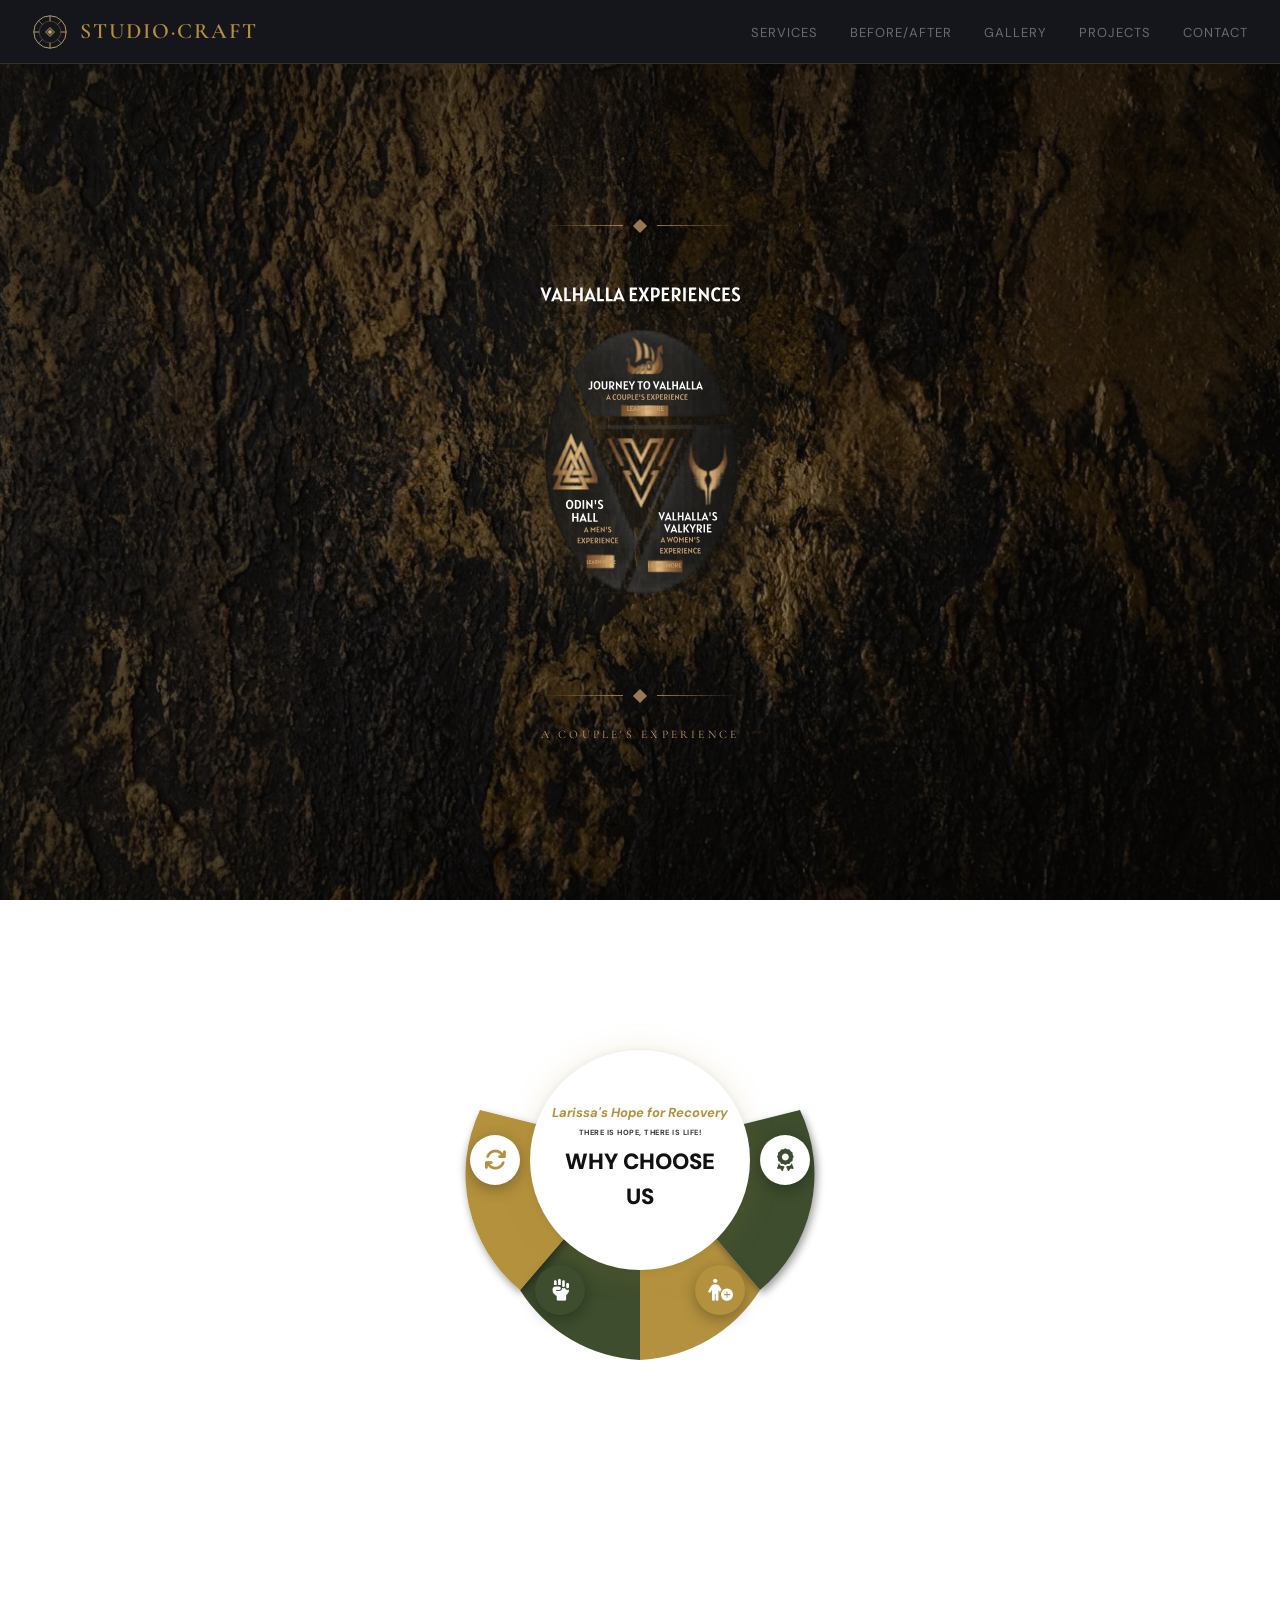
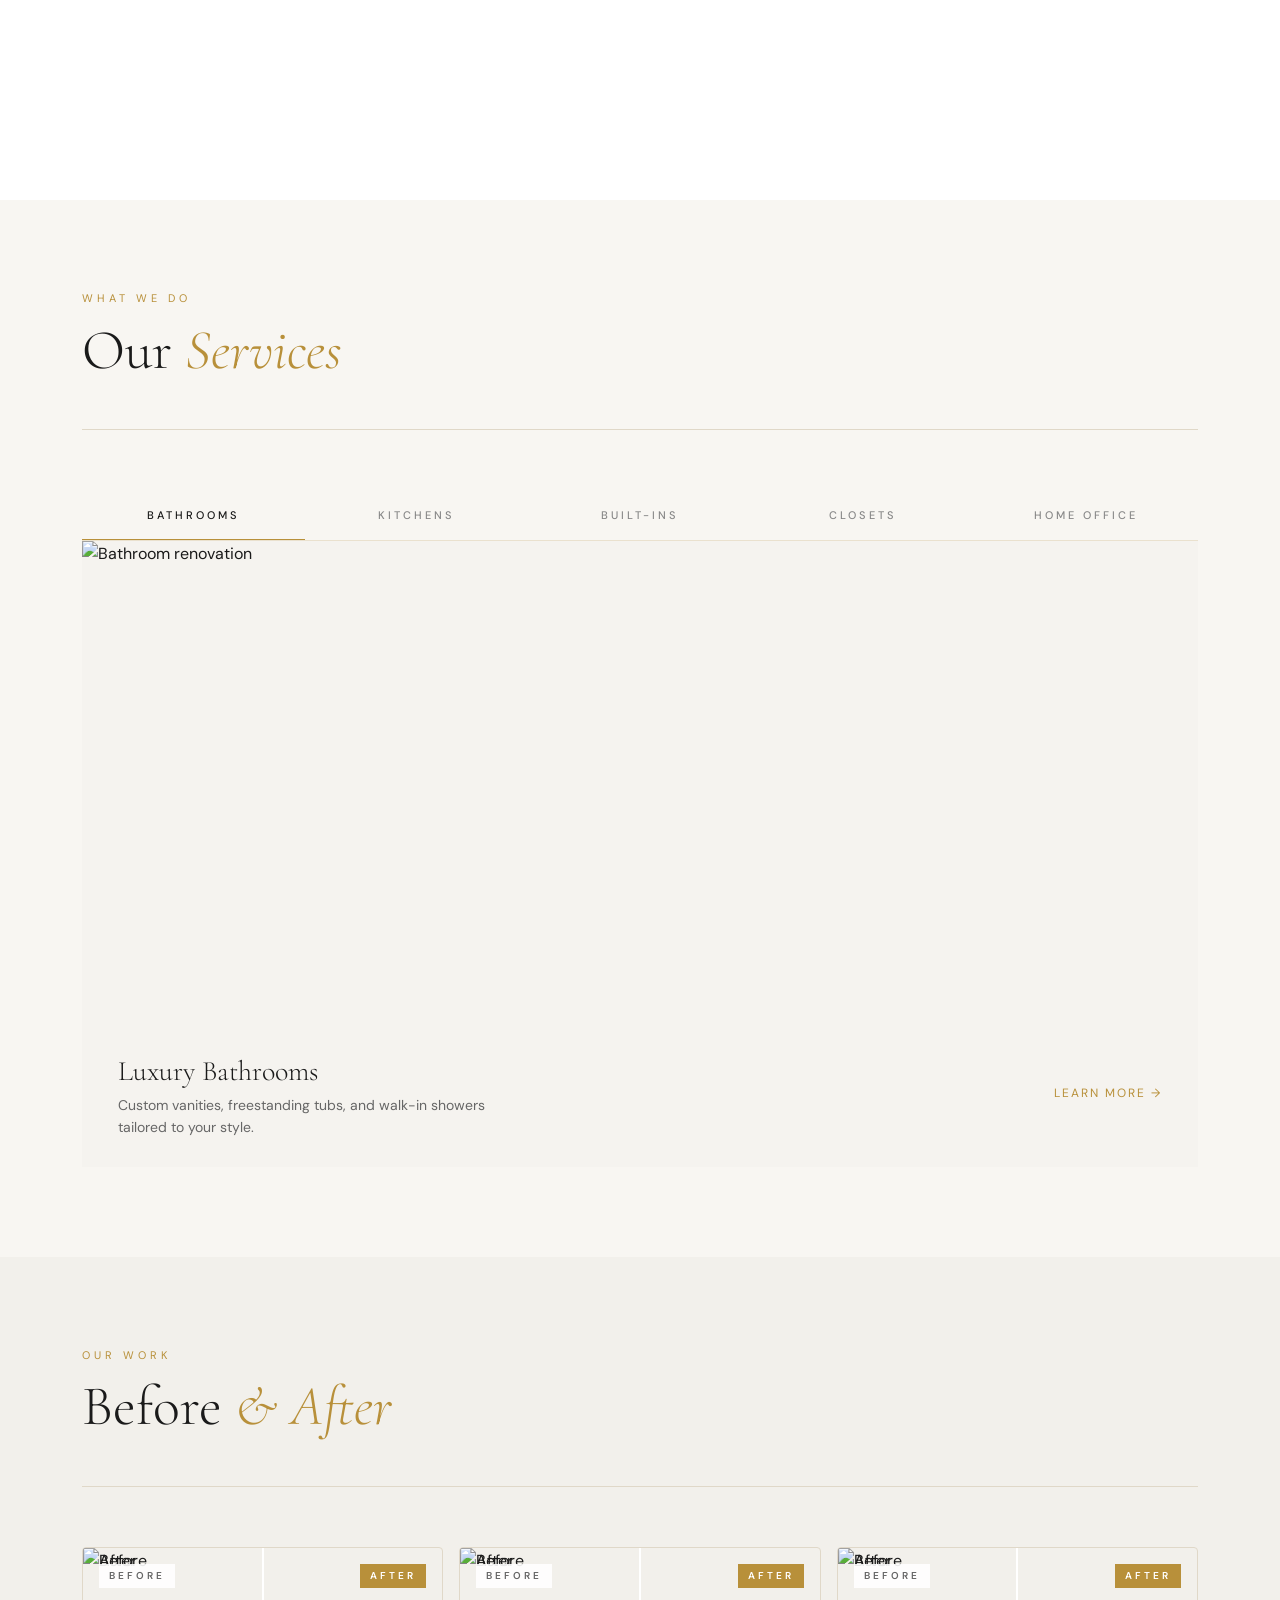
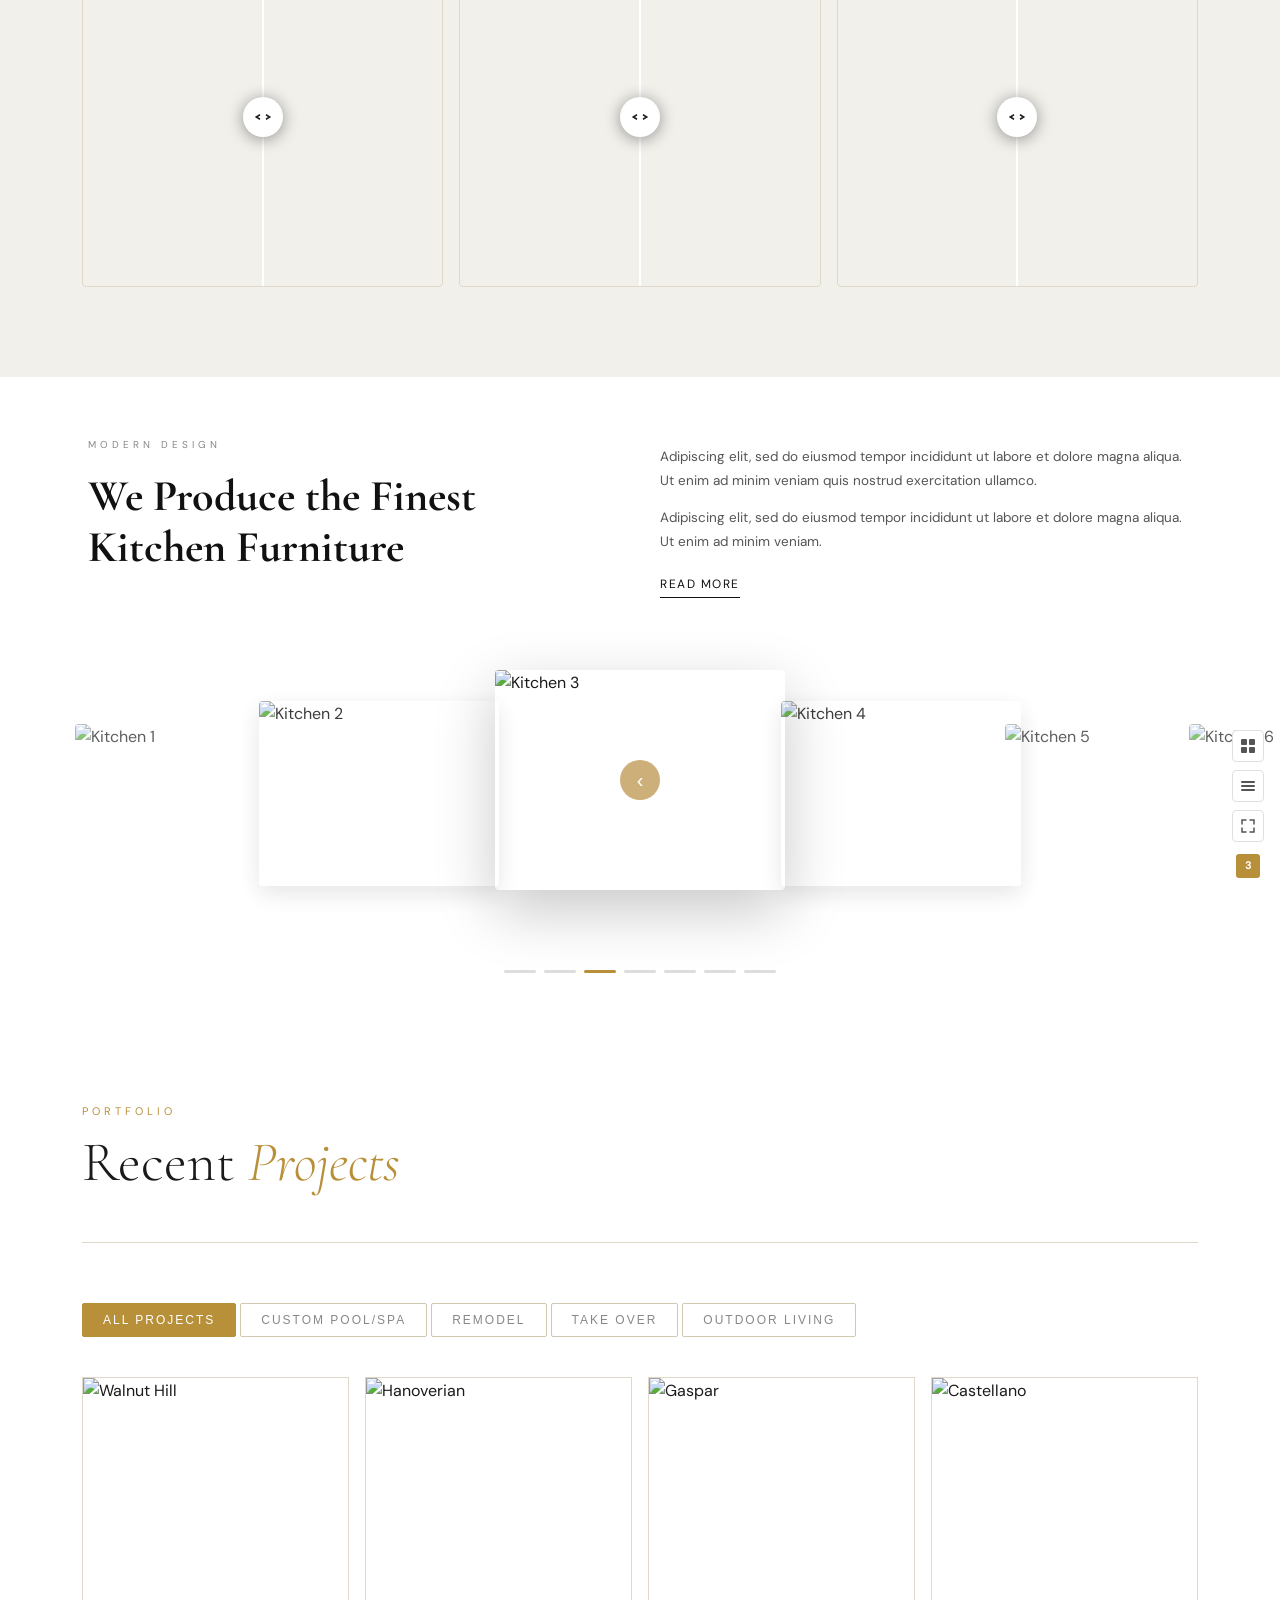
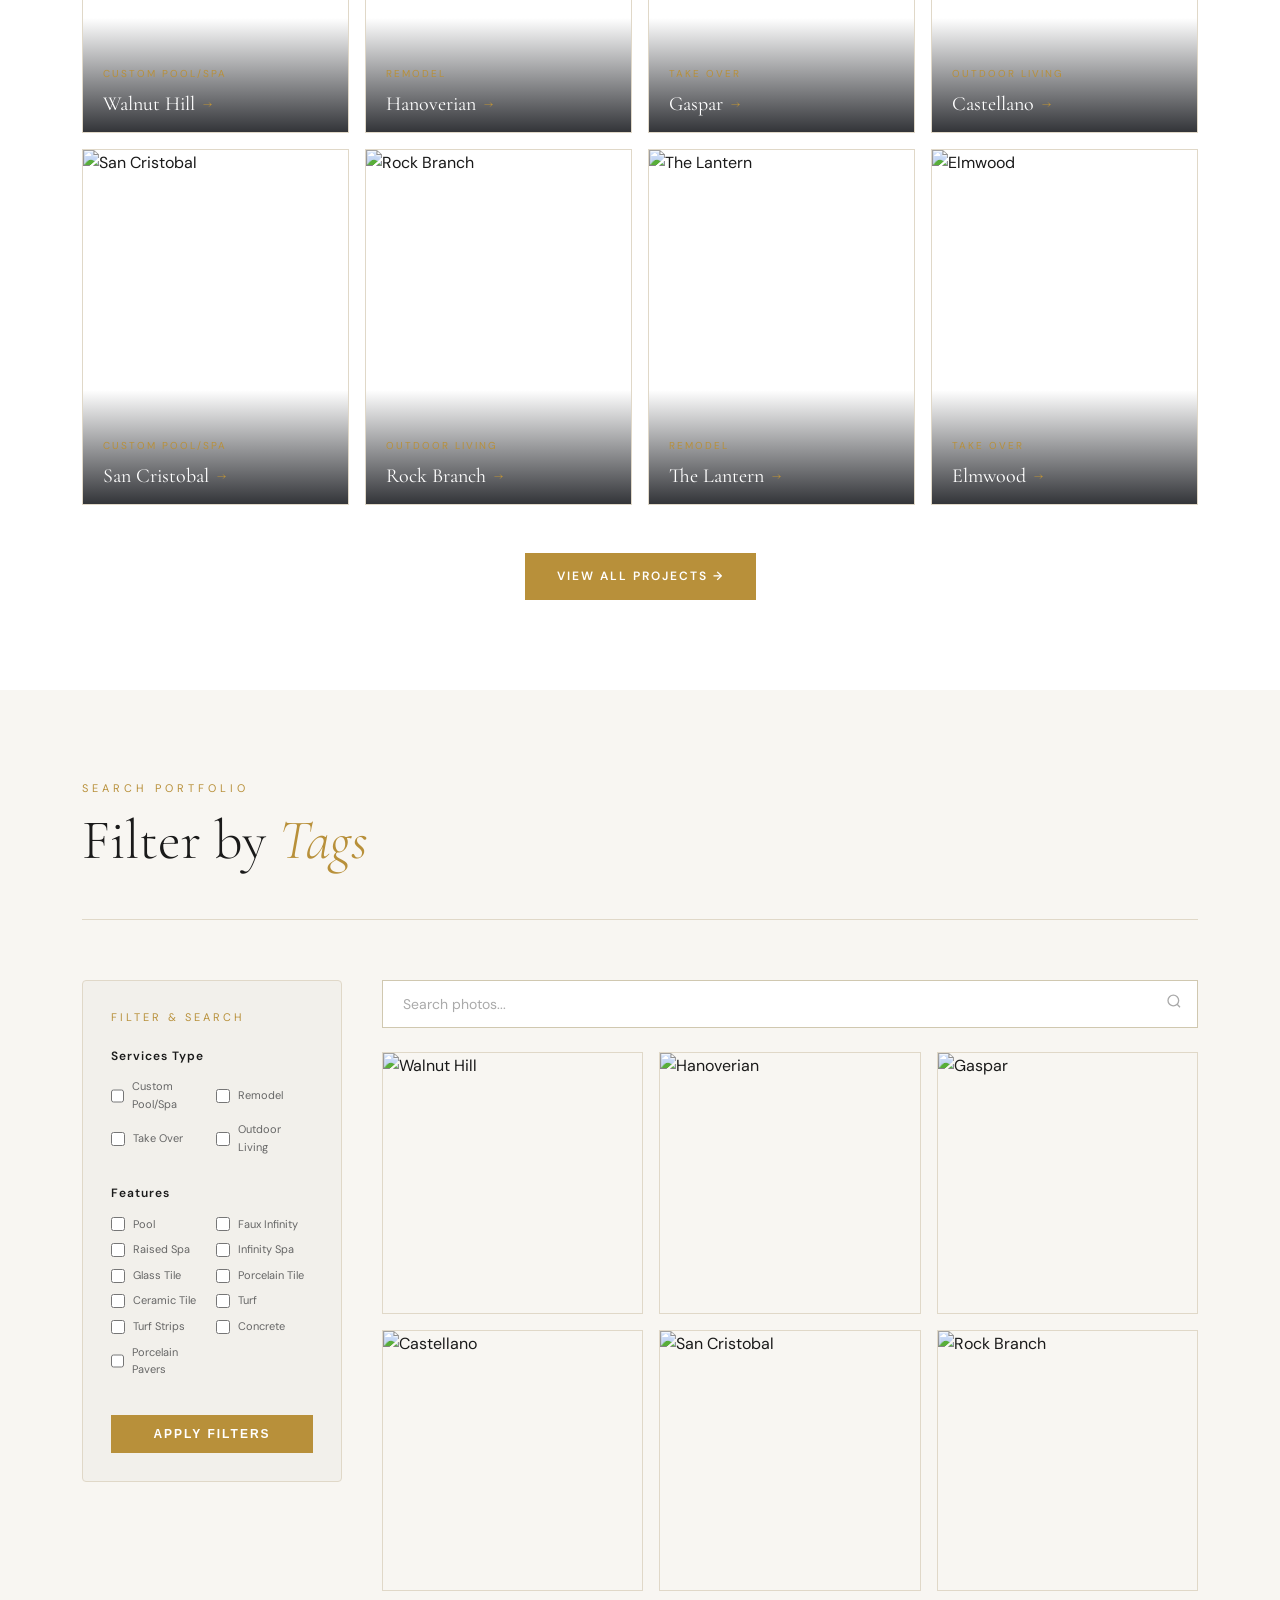
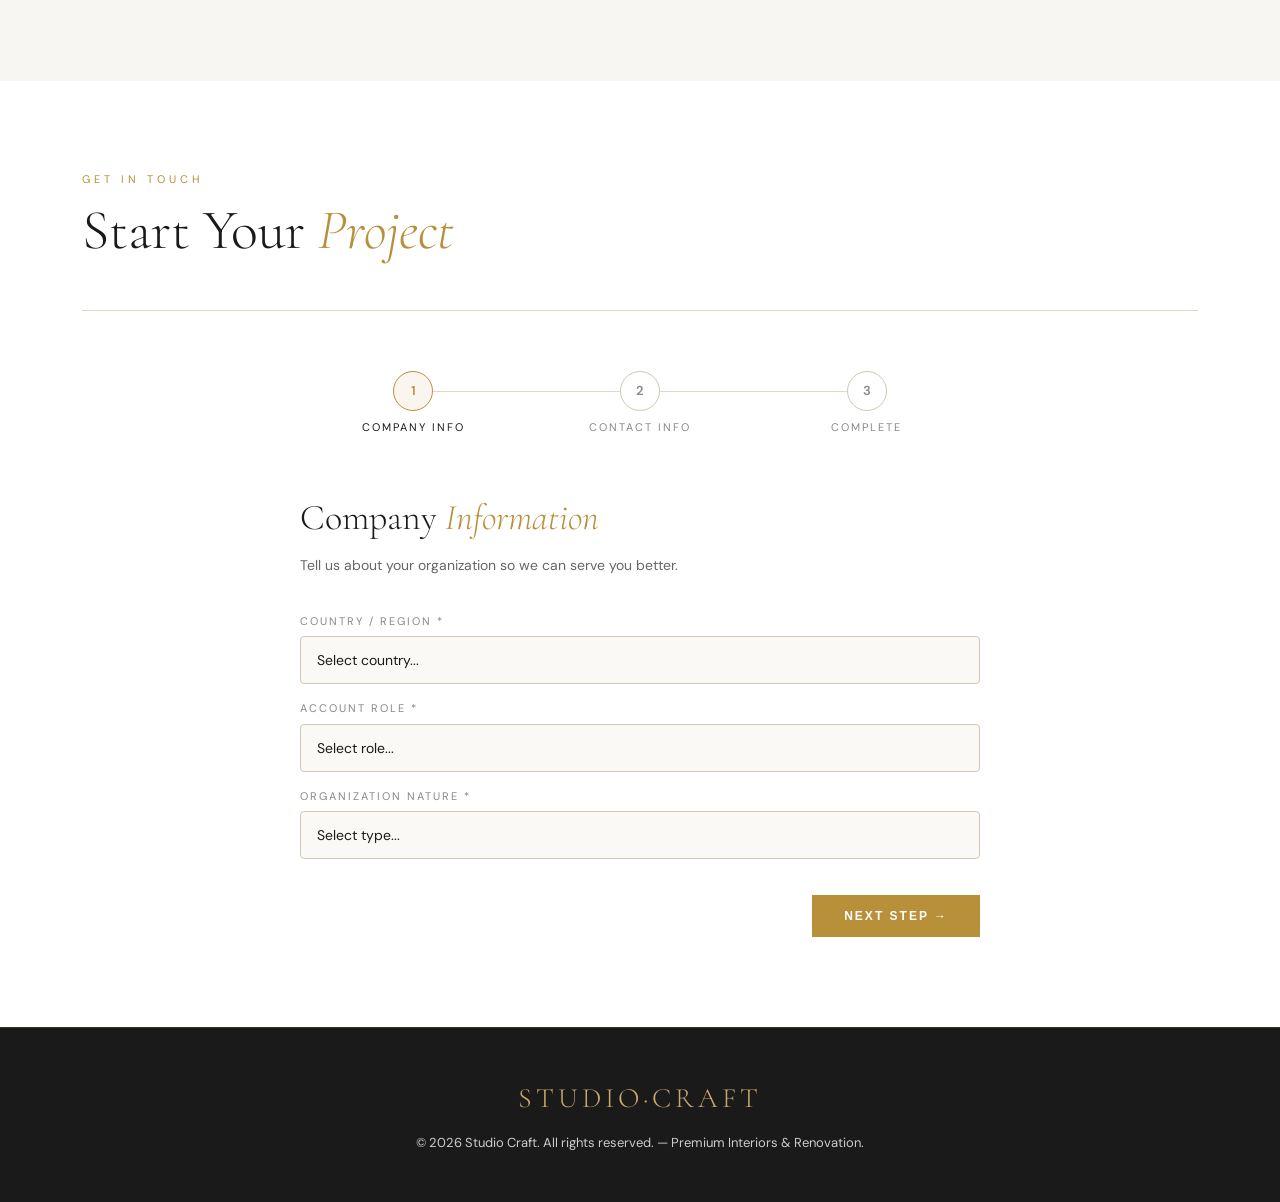
==== index.html @ d4d68243 "initial commit" ====
<!DOCTYPE html>
<html lang="en">
<head>
<meta charset="UTF-8"/>
<meta name="viewport" content="width=device-width, initial-scale=1.0"/>
<title>Studio Craft — Portfolio & Services</title>
<link rel="preconnect" href="https://fonts.googleapis.com">
<link rel="preconnect" href="https://fonts.gstatic.com" crossorigin>
<link href="https://fonts.googleapis.com/css2?family=Cormorant+Garamond:ital,wght@0,300;0,400;0,600;1,300;1,400&family=DM+Sans:wght@300;400;500;600&family=Cinzel:wght@400;500;600;700&family=Montserrat:wght@300;400;500&display=swap" rel="stylesheet"/>
<link rel="stylesheet" href="https://cdnjs.cloudflare.com/ajax/libs/font-awesome/6.5.1/css/all.min.css"/>
    <link rel="stylesheet" href="style.css">
</head>
<body>

<div class="scroll-cta-bar" id="scrollCtaBar">
  <div class="scroll-cta-left">
    <span>Schedule Your</span>
    <span>Free Estimate</span>
  </div>
  <div class="scroll-cta-fields">
    <input type="text" placeholder="First Name"/>
    <input type="text" placeholder="Last Name"/>
    <input type="email" placeholder="Email Address"/>
    <input type="text" placeholder="Zip Code"/>
    <select>
      <option value="">Service</option>
      <option>Bathrooms</option>
      <option>Kitchens</option>
      <option>Built-Ins</option>
      <option>Closets</option>
      <option>Home Office</option>
    </select>
  </div>
  <button class="scroll-cta-btn">Submit →</button>
  <div class="scroll-cta-contact">
    <span>📞 <strong>651-439-1760</strong></span>
    <span>📞 <strong>218-849-6675</strong></span>
  </div>
</div>

<nav id="mainNav">
  <a href="#" class="nav-brand">
    <div class="nav-emblem">
      <svg viewBox="0 0 40 40" fill="none" xmlns="http://www.w3.org/2000/svg">
        <circle cx="20" cy="20" r="18" stroke="#c9a96e" stroke-width="1"/>
        <circle cx="20" cy="20" r="12" stroke="#c9a96e" stroke-width="0.5" opacity="0.6"/>
        <line x1="20" y1="2" x2="20" y2="8" stroke="#c9a96e" stroke-width="1"/>
        <line x1="20" y1="32" x2="20" y2="38" stroke="#c9a96e" stroke-width="1"/>
        <line x1="2" y1="20" x2="8" y2="20" stroke="#c9a96e" stroke-width="1"/>
        <line x1="32" y1="20" x2="38" y2="20" stroke="#c9a96e" stroke-width="1"/>
        <line x1="7.5" y1="7.5" x2="11.8" y2="11.8" stroke="#c9a96e" stroke-width="0.8" opacity="0.7"/>
        <line x1="28.2" y1="28.2" x2="32.5" y2="32.5" stroke="#c9a96e" stroke-width="0.8" opacity="0.7"/>
        <line x1="32.5" y1="7.5" x2="28.2" y2="11.8" stroke="#c9a96e" stroke-width="0.8" opacity="0.7"/>
        <line x1="11.8" y1="28.2" x2="7.5" y2="32.5" stroke="#c9a96e" stroke-width="0.8" opacity="0.7"/>
        <polygon points="20,15 25,20 20,25 15,20" fill="#c9a96e" opacity="0.3"/>
        <polygon points="20,15 25,20 20,25 15,20" fill="none" stroke="#c9a96e" stroke-width="0.8"/>
        <circle cx="20" cy="20" r="2" fill="#c9a96e"/>
      </svg>
    </div>
    <span class="nav-logo">STUDIO·CRAFT</span>
  </a>
  <ul class="nav-links" id="navLinks">
    <li><a href="#service-gallery">Services</a></li>
    <li><a href="#before-after">Before/After</a></li>
    <li><a href="#rotation-gallery">Gallery</a></li>
    <li><a href="#project-gallery">Projects</a></li>
    <li><a href="#contact-form">Contact</a></li>
  </ul>
  <button class="nav-toggle" id="navToggle" aria-label="Menu">
    <span></span><span></span><span></span>
  </button>
</nav>

<!-- ── COUPLES EXPERIENCE HERO ── -->
<section class="couples-hero-section" id="hero-couples" style="background-image:url([data-uri]);background-size:cover;background-position:center;background-repeat:no-repeat;">

  <div class="couples-card-wrapper">

    <div class="couples-ornament">
      <div class="couples-ornament-line"></div>
      <div class="couples-ornament-diamond"></div>
      <div class="couples-ornament-line right"></div>
    </div>

    <div class="couples-card-frame">
      <svg xmlns="http://www.w3.org/2000/svg" xmlns:xlink="http://www.w3.org/1999/xlink" width="630" zoomAndPan="magnify" viewBox="0 0 472.5 308.999992" height="412" preserveAspectRatio="xMidYMid meet" version="1.0"><metadata><c2pa:manifest xmlns:c2pa="http://c2pa.org/manifest">[base64]/cZfCJ32LOz17AAAAB9Y2JvcqVqZXhjbHVzaW9uc4GiZXN0YXJ0GQERZmxlbmd0aBlYKGRuYW1lbmp1bWJmIG1hbmlmZXN0Y2FsZ2ZzaGEyNTZkaGFzaFgg0xQSsEgZl9uLstW2KF+z6kip+mSz/[base64]/[base64]/bMIqFzu6nkkY3XaslfWCN0tTtW8CChPA7qgFHSA2gn7G9u22LbPqCHoqlvSKnSHMGJOBldCphZMxuq/miU6nX9cssLC6zDmZxLnXjQs35lKnZobKFdD0KuhcUCJPvWsvs12pHP/cPMOt6rxFzdAdt9EmtHlhrPhW3oavx7IlEPMNLLvjpFKwJRLIpSbV4+o0rsm/Buf7AP8Co984I+FKtqTMyK/WrGbYggQzsmz3hG/QP3s45SMQYS+Wcy7D/WO+168aad29Kx45dviuUCBIFtsCY1NbB0v49oegmFve+2/2AV7JZjLIXqhve6CrFmdZbDCg++6XK88ehHV7/2jOr6o29RtffmtOAAM6X9UZbEC8A3mp1ue/VQlI/S34I1hXvZhIM33zq4gkPbCxA2AZvqmmaAF74rzwRQ3T5/dhXDfPhYJkcfrYWIdNWZFnpg6WVOgFV+4KZz4Z3nJryIgsWtG42q74GAyeB6oizMsMj8em8/t3anU/OyvE2JoxWRy0pj1sRupcaCF8oK6RJlIIRk1Qu01A/q5ewUpIAmAp9zQmv6qUPl9K1EYcF3QMr+yAByarjps/9QUgn2K5fQR0TIE3FgZe4GLBXBA5syp5Hjitk78m2c8XVkWQBMm/W3lYBzvLQx5NMwTAC4GBlBLN1ezQIDAQABo1YwVDAOBgNVHQ8BAf8EBAMCB4AwEwYDVR0lBAwwCgYIKwYBBQUHAwQwDAYDVR0TAQH/BAIwADAfBgNVHSMEGDAWgBQUqiuz/SFucVkDUmWgqnn1y0jpADANBgkqhkiG9w0BAQ0FAAOCAgEAvYPTA3NhSKzaxHwo8wmLvEBQ+dKVXD7yowJpDpaVFOkWDfqkz/+uCAlGJz3WvQ1X1wGiEDhR3/3IfiSzMwxU/Lu1EVgCLlicveteEnpw8svXGoh6KpdHD8DkYg3I2kJ9YgCSw3AG1hEEAuXJ+//jqBBe0GpXKEpBUi+PuoGUDZbfQEyCWWmEQDhLFMed829y7ZM0wlUkZqAto2qe2X63bo4aB1cukGnNY/Oj4avn5fiATOk4Q4g1L3pgfFE8PJJ6fXO1+mNJtHQVEIa6W/JvJ+/BSkvAfXGwYO0+L5lZPm2txQaGQMXIMXlLwPeUbnK60Btx+Ic41eQniM2meEm8HG2QIWk65X5NJpVBX+Ps/NhMBd0RnR0LSfSlakYdL1UovB+xEtwsUXQDmDX4FO+FtDXO8ZOx7ISrcEF23Z85voyvVUGn10y/OHZoMUiVmAUd0nTlA6KnpGTjP/c+BcvKc+p6hHbaUEogi2KrvDI//+Gf2wH1wXqtaZwjJCL61lZQs72UPg1+jFu/JkCL07QkaJuwYDn6toTHkzyhSO762h6aHFUjYvDC4UyGO30DVZPFvCFk2eHpKwv1sVy8SnI3NC5xNFlx8vY3VnyPEJXei0+xCKMoV/1CCLqYBSi9fyyk4X1Mv3aD4pDiwi0jx46HXBydnHOLQHIZj0t5KIBhMgtZBugwggbkMIIEzKADAgECAhR9OrjW35fzcIf9vBjQ3+oBksM/[base64]/xwrcXybMWlo9NRP0DfERaj9Ln6iPdSJTgAySv/YqWDAdaYrLiewyF5pDiQpqiwY+mIDYnmF9b6JdkJsJLz+Bx6H7hJYJD1bTxDGaVMHRVN1qvJXTQBI2jqvxhSZABHGH/XyjvxKiPnYOvUiSbIkyWeUlpfJAJEaD8yqS/fngrly2nl2yZ5dQo++yTisOJI16CnFfJJmTe3MGxANnQoorpmuS7FY3ZI+kMmN0jUCkrMtpl3uv1O2Shlk5hdUxYgJ0pGDFaK1i3QbAlit/g/jf388GwrWnKSiVXtXA8UdnhmzkO8Af+8nuK61kfXSyBp0mOGzOf3/M+rx/TmQ8qd0k0UEG1QKdIrHfYe6YAN1lBxRaF/[base64]/863mydrgEKM0TGJn8XCWcLCLUFhnBMOH+WuI4Q94FdhHTM2eUtv/P+J6kMCAwEAAaOCAcUwggHBMA4GA1UdDwEB/wQEAwIBBjASBgNVHRMBAf8ECDAGAQH/AgEAMB0GA1UdDgQWBBQUqiuz/[base64]/gNwiE7lu1GV9T19iEtbyqb+pln2yPgN/Ec7WfVqQ8xmR5CKj0mfR7EkGObGBTyMj0eEA6wkB3e/EhSgofRQQIX+KtVXlYkY3FWTNic/kAu2YVbgKpNnLwWCQc2daUCIz7wptfmBZKfiXSmwtXqMqJLbrSUED4/0MaOLHbY2mxKyXKxJkn9pf4AXJ08YivMukKyTJPsD7n74hHSPqyAqmoBWvAfFgEPvWJSne4+mlHrSP7n2TeuIDaOq6nb1PAurxbyXGUej43NWl0W8sRWj1BSBv4bGfYhUfquklxLXLB4JvY9b3NcjyxZ/Mxf4HOrhTrw2bUaBhNVVn1inUlKMrU77mVK/AC3EZDkOMAVfW1doZTskaQndRPtDE0e6qRWQ1oDWSv8NNSy3DmcasRVOuCOjmEYmah5cJMQiyVJrOtHG9tIXPSASLH6gx63iohTZeKwHjRpdMCeGj/1ckqCLO3WwUpcPNUiu306p6kU921gR5ZEqLiqR9dvgIeDd2Bp88fln0P5YLjBEho5N4RFDvvCZgkaqeuS8NvlgLDhQBD+7cZ/[base64]/z06kUOjqICDQFDcL62aZYR9FnK+JJLFdGRvP6NPLZnmrHVmkpw7LBdjv3mEPyQjq3UccuziQPMcDU1nnyM+OoiE2GRPTW8uN8ND3YMucgQAH1pzcIGMWO6barSQrAOIyVbAd18AdQg4YdLujcQmO4yBfqw52ZttlyTMkPcVYzEFEIShX8hzhH/J5KSDPos3hhv8pLk3KaybNyNwc7dtwXp9X+d9xrHt7w+ghfUnARXxQux9iQqjAe1hwbWy4jfMfYCj87EMhh4sUvKQHmlUD3MpaXbbeiKi8TKBtEnpqMz7UAyUb4LLEUid5CDzKMTu52BQs1tzxuqKUXybYY8IEizk6QD/3HOQ6lbYtQw3v1rygk33BZk8NlVkU24fsYr2mMkRuTuyr4oBb++kjCCwD5Sm9zHYdZ7TUfsN4UnQsQEv7Z06xv4Er0xYyodzlr7JZphUktNUWM+0W/VAMrOSbgjOIGbQgh4hFVvCA+HlVVdznP/e2Pslz8WNj5eourtmKWp6XrD12E6HzpqvaG+osF9gw5+gmuPDHQp8H4QUdusSgOfsqqirAVOqbxjezEb6M2pu6fCdAbfSYW20uHDyWWua4Ieo5yrf2sED+dAis6MWZI1A6WJ/Sjjbfh0TCz5pdiQdHDP4u4zPlSatoeVm5fH2gCJ2bAgMBAAGjgcswgcgwEgYDVR0TAQH/BAgwBgEB/wIBATAfBgNVHSMEGDAWgBTpSeqY3ZxpVH2Nf4+hbMjHKeStczAdBgNVHQ4EFgQUEVVux6d1aMuNR/onO3uuB9JaAUIwDgYDVR0PAQH/BAQDAgGGMGIGA1UdHwRbMFkwV6BVoFOGUWh0dHA6Ly9kMXVhZG4wcGpzaWg4bS5jbG91ZGZyb250Lm5ldC9jcmwvMGEwYWE0NTItOWYyNy00ODYzLWFlZGEtZWQ5NzZmMjBkOGJiLmNybDANBgkqhkiG9w0BAQ0FAAOCAgEAF2b9DkdGuy4Qv4H6/A1z4ZpxAdyTwOZuZUUgbzrTZN7t96PNWJPey02cC6s2hNo/YeFyKB7a2udXUTgUEbcIdwFCaZdTbQAA0zecZ6rEsNdefQXlpcmjoEqw2c3q7KsUp1Yz1ux4rT21lEz3EggICInJ9eju6giB/GGpXgEObIsQ/R2rFjP6v3sVyTQW0FnFiKM4Qcd2iXpJdFPDTSwmSKfWIFEHgdpDBM9czdm+bID3sMft++lHnUue4F49rL928NbUUJtX7TaxYVQ7JsfPfRphugKjDSlEZG53AlJ6PTM8+ZLwfYO4i/ZtCpmz5gVVC1iHgnIGj3cvqPAuIklW6Yt4waMxcT9a7hWYVdZmTUfl4sOZjAihbu/ykHMnIPzpn3ErYDDiAg7Vxff/+FiDkOA0gfDOfcOdUXWaVgzM3p2C/kutkEI0CsvyWSOVsk+DR9BCKbTHG8xzBBVRtGRq7s6D6KmZVq2a5r69w8bR/yLUQ+z+vwfIvGw3n0oAjZ+mpznWy1ZlzHQZonlDZhTdoRvcjd1l7sWss9hwmol9s0xDgKggoMpt4IFX1HVAZdd3gjiX93WVziUEa+u2Djan7IKV3pOVf6C6xRhQWoqqskxF8N1f/[base64]/fCuvxA4MJYihoMH4+V8GanWEuquCAXCSLxchVxt9XcI8EPxECiCJ7P1LuSGGtASbd01kyIqXk+Rw23EkRRbtJn4KNRNO6nFN98G0DlvuJU/m4Erwg/VOhNC4DtGE4nvSHbsftF4Wew0N+/DdcMT2RPGRtlc8xsqzHyLwxk1HCuqajLQqt7QDHw+6M7kJKCFmMDNpifdDh91QeUhNpJXD38XWro3bB9kq2JYPCBAzp0gxEDVIcw7NIBARbK4C/iJj/[base64]/K9UYAV6Jk3vsT1IGv9MLLxHY0WLNabqyLIz30fVE12AUr9PWl5mEFlOIlja9j+R+wvVEU6WYS/1QGe7Y7PP9ESBVvB2DBH4wr829Oz5Ye1kSoFHmRiTvqThtr4uRVF9GWiUqSQidptcVGmo20/4vauSoQr10HanSpGwcoGY2ci047gSfGfV7s37qgch26cmeFAg==</c2pa:manifest><ContainsAiGeneratedContent>Yes</ContainsAiGeneratedContent></metadata><defs><filter x="0%" y="0%" width="100%" height="100%" id="4ba96a6054"><feColorMatrix values="0 0 0 0 1 0 0 0 0 1 0 0 0 0 1 0 0 0 1 0" color-interpolation-filters="sRGB"/></filter><filter x="0%" y="0%" width="100%" height="100%" id="401970e299"><feColorMatrix values="0 0 0 0 1 0 0 0 0 1 0 0 0 0 1 0.2126 0.7152 0.0722 0 0" color-interpolation-filters="sRGB"/></filter><g/><clipPath id="209c20cabb"><path d="M 160 53.355469 L 313.929688 53.355469 L 313.929688 255.644531 L 160 255.644531 Z M 160 53.355469 " clip-rule="nonzero"/></clipPath><mask id="69c79641b2"><g filter="url(#4ba96a6054)"><g filter="url(#401970e299)" transform="matrix(0.749207, 0, 0, 0.749207, 159.592333, 53.357023)"><image x="0" y="0" width="206" xlink:href="[data-uri]" height="270" preserveAspectRatio="xMidYMid meet"/></g></g></mask><clipPath id="e23134c934"><path d="M 221 60 L 256.910156 60 L 256.910156 89.597656 L 221 89.597656 Z M 221 60 " clip-rule="nonzero"/></clipPath><mask id="1dbccd1f3c"><g filter="url(#4ba96a6054)"><g filter="url(#401970e299)" transform="matrix(0.749207, 0, 0, 0.749207, 220.948639, 59.629)"><image x="0" y="0" width="48" xlink:href="[data-uri]" height="40" preserveAspectRatio="xMidYMid meet"/></g></g></mask><clipPath id="9437394d05"><path d="M 216 110 L 257.738281 110 L 257.738281 122 L 216 122 Z M 216 110 " clip-rule="nonzero"/></clipPath><mask id="9b570f3d21"><g filter="url(#4ba96a6054)"><g filter="url(#401970e299)" transform="matrix(0.749207, 0, 0, 0.749207, 215.782869, 109.587171)"><image x="0" y="0" width="56" xlink:href="[data-uri]" height="17" preserveAspectRatio="xMidYMid meet"/></g></g></mask><clipPath id="4f48d71317"><path d="M 163 128.496094 L 204.609375 128.496094 L 204.609375 176 L 163 176 Z M 163 128.496094 " clip-rule="nonzero"/></clipPath><mask id="491aeb8f2a"><g filter="url(#4ba96a6054)"><g filter="url(#401970e299)" transform="matrix(0.749207, 0, 0, 0.749207, 162.654542, 128.49574)"><image x="0" y="0" width="56" xlink:href="[data-uri]" height="64" preserveAspectRatio="xMidYMid meet"/></g></g></mask><clipPath id="6d623a132f"><path d="M 186.203125 218.613281 L 220.664062 218.613281 L 220.664062 236.597656 L 186.203125 236.597656 Z M 186.203125 218.613281 " clip-rule="nonzero"/></clipPath><mask id="3d1104d2bd"><g filter="url(#4ba96a6054)"><g filter="url(#401970e299)" transform="matrix(0.861588, 0, 0, 0.874075, 186.202123, 217.181674)"><image x="0" y="0" width="40" xlink:href="[data-uri]" height="24" preserveAspectRatio="xMidYMid meet"/></g></g></mask><clipPath id="e24c5d3c77"><path d="M 206 131 L 265.773438 131 L 265.773438 190 L 206 190 Z M 206 131 " clip-rule="nonzero"/></clipPath><mask id="4bedd52363"><g filter="url(#4ba96a6054)"><g filter="url(#401970e299)" transform="matrix(0.749207, 0, 0, 0.749207, 205.837146, 130.525361)"><image x="0" y="0" width="80" xlink:href="[data-uri]" height="80" preserveAspectRatio="xMidYMid meet"/></g></g></mask><clipPath id="4aea777a51"><path d="M 242 223 L 272 223 L 272 240.578125 L 242 240.578125 Z M 242 223 " clip-rule="nonzero"/></clipPath><mask id="097946370f"><g filter="url(#4ba96a6054)"><g filter="url(#401970e299)" transform="matrix(0.749207, 0, 0, 0.749207, 241.551836, 222.596145)"><image x="0" y="0" width="41" xlink:href="[data-uri]" height="24" preserveAspectRatio="xMidYMid meet"/></g></g></mask><clipPath id="76b19e64f4"><path d="M 270 134 L 305 134 L 305 187.59375 L 270 187.59375 Z M 270 134 " clip-rule="nonzero"/></clipPath><mask id="c29799f269"><g filter="url(#4ba96a6054)"><g filter="url(#401970e299)" transform="matrix(0.749207, 0, 0, 0.749207, 269.519754, 133.652086)"><image x="0" y="0" width="48" xlink:href="[data-uri]" height="72" preserveAspectRatio="xMidYMid meet"/></g></g></mask><clipPath id="8264e5aaad"><path d="M 27 1 L 29.851562 1 L 29.851562 5 L 27 5 Z M 27 1 " clip-rule="nonzero"/></clipPath><clipPath id="8a982c2b3b"><rect x="0" width="30" y="0" height="8"/></clipPath><clipPath id="70d78f61cf"><rect x="0" width="24" y="0" height="7"/></clipPath><clipPath id="aed02f5ac6"><path d="M 24 1 L 26.796875 1 L 26.796875 5 L 24 5 Z M 24 1 " clip-rule="nonzero"/></clipPath><clipPath id="0727263f16"><rect x="0" width="27" y="0" height="7"/></clipPath></defs><g fill="#ffffff" fill-opacity="1"><g transform="translate(161.640479, 34.731256)"><g><path d="M 8.296875 -10.34375 L 4.203125 0.046875 L 3.96875 0.046875 L -0.15625 -10.34375 L 1.921875 -10.34375 L 3.546875 -5.796875 L 4.125 -4.0625 L 4.6875 -5.796875 L 6.265625 -10.34375 Z M 8.296875 -10.34375 "/></g></g></g><g fill="#ffffff" fill-opacity="1"><g transform="translate(169.783214, 34.731256)"><g><path d="M 6.078125 -1.5 L 2.375 -1.5 L 1.828125 0 L -0.25 0 L 4.125 -10.53125 L 4.28125 -10.53125 L 8.671875 0 L 6.65625 0 Z M 5.515625 -2.9375 L 4.4375 -5.765625 L 4.1875 -6.59375 L 3.953125 -5.765625 L 2.90625 -2.9375 Z M 5.515625 -2.9375 "/></g></g></g><g fill="#ffffff" fill-opacity="1"><g transform="translate(178.19292, 34.731256)"><g><path d="M 6.21875 -1.640625 L 6.21875 0 L 1.25 0 L 1.25 -10.34375 L 3.125 -10.34375 L 3.125 -1.640625 Z M 6.21875 -1.640625 "/></g></g></g><g fill="#ffffff" fill-opacity="1"><g transform="translate(184.793136, 34.731256)"><g><path d="M 8.5 -10.34375 L 8.5 0 L 6.578125 0 L 6.578125 -4.390625 L 3.15625 -4.390625 L 3.15625 0 L 1.25 0 L 1.25 -10.34375 L 3.15625 -10.34375 L 3.15625 -6.03125 L 6.578125 -6.03125 L 6.578125 -10.34375 Z M 8.5 -10.34375 "/></g></g></g><g fill="#ffffff" fill-opacity="1"><g transform="translate(194.537722, 34.731256)"><g><path d="M 6.078125 -1.5 L 2.375 -1.5 L 1.828125 0 L -0.25 0 L 4.125 -10.53125 L 4.28125 -10.53125 L 8.671875 0 L 6.65625 0 Z M 5.515625 -2.9375 L 4.4375 -5.765625 L 4.1875 -6.59375 L 3.953125 -5.765625 L 2.90625 -2.9375 Z M 5.515625 -2.9375 "/></g></g></g><g fill="#ffffff" fill-opacity="1"><g transform="translate(202.947428, 34.731256)"><g><path d="M 6.21875 -1.640625 L 6.21875 0 L 1.25 0 L 1.25 -10.34375 L 3.125 -10.34375 L 3.125 -1.640625 Z M 6.21875 -1.640625 "/></g></g></g><g fill="#ffffff" fill-opacity="1"><g transform="translate(209.547644, 34.731256)"><g><path d="M 6.21875 -1.640625 L 6.21875 0 L 1.25 0 L 1.25 -10.34375 L 3.125 -10.34375 L 3.125 -1.640625 Z M 6.21875 -1.640625 "/></g></g></g><g fill="#ffffff" fill-opacity="1"><g transform="translate(216.14786, 34.731256)"><g><path d="M 6.078125 -1.5 L 2.375 -1.5 L 1.828125 0 L -0.25 0 L 4.125 -10.53125 L 4.28125 -10.53125 L 8.671875 0 L 6.65625 0 Z M 5.515625 -2.9375 L 4.4375 -5.765625 L 4.1875 -6.59375 L 3.953125 -5.765625 L 2.90625 -2.9375 Z M 5.515625 -2.9375 "/></g></g></g><g fill="#ffffff" fill-opacity="1"><g transform="translate(224.557566, 34.731256)"><g/></g></g><g fill="#ffffff" fill-opacity="1"><g transform="translate(227.375633, 34.731256)"><g><path d="M 6.90625 -1.671875 L 6.90625 0 L 1.203125 0 L 1.203125 -10.34375 L 6.609375 -10.34375 L 6.609375 -8.734375 L 3.0625 -8.734375 L 3.0625 -6.3125 L 5.875 -6.3125 L 5.875 -4.734375 L 3.0625 -4.734375 L 3.0625 -1.671875 Z M 6.90625 -1.671875 "/></g></g></g><g fill="#ffffff" fill-opacity="1"><g transform="translate(234.8806, 34.731256)"><g><path d="M 5.984375 0 L 4.140625 -4 L 2.359375 0 L 0.15625 0 L 2.875 -5.328125 L 0.1875 -10.34375 L 2.421875 -10.34375 L 4.25 -6.390625 L 6.015625 -10.34375 L 8.1875 -10.34375 L 5.5 -5.140625 L 8.265625 0 Z M 5.984375 0 "/></g></g></g><g fill="#ffffff" fill-opacity="1"><g transform="translate(243.290306, 34.731256)"><g><path d="M 4.015625 -10.34375 C 5.191406 -10.34375 6.117188 -10.066406 6.796875 -9.515625 C 7.484375 -8.960938 7.828125 -8.03125 7.828125 -6.71875 C 7.828125 -6.007812 7.691406 -5.351562 7.421875 -4.75 C 7.148438 -4.15625 6.734375 -3.675781 6.171875 -3.3125 C 5.617188 -2.957031 4.921875 -2.78125 4.078125 -2.78125 L 3.15625 -2.78125 L 3.15625 0 L 1.25 0 L 1.25 -10.34375 Z M 3.953125 -4.328125 C 4.597656 -4.328125 5.082031 -4.519531 5.40625 -4.90625 C 5.738281 -5.300781 5.90625 -5.875 5.90625 -6.625 C 5.90625 -7.144531 5.835938 -7.566406 5.703125 -7.890625 C 5.578125 -8.210938 5.367188 -8.453125 5.078125 -8.609375 C 4.785156 -8.765625 4.394531 -8.84375 3.90625 -8.84375 L 3.15625 -8.84375 L 3.15625 -4.328125 Z M 3.953125 -4.328125 "/></g></g></g><g fill="#ffffff" fill-opacity="1"><g transform="translate(251.403375, 34.731256)"><g><path d="M 6.90625 -1.671875 L 6.90625 0 L 1.203125 0 L 1.203125 -10.34375 L 6.609375 -10.34375 L 6.609375 -8.734375 L 3.0625 -8.734375 L 3.0625 -6.3125 L 5.875 -6.3125 L 5.875 -4.734375 L 3.0625 -4.734375 L 3.0625 -1.671875 Z M 6.90625 -1.671875 "/></g></g></g><g fill="#ffffff" fill-opacity="1"><g transform="translate(258.908342, 34.731256)"><g><path d="M 5.796875 0 L 3.125 -3.734375 L 3.125 0 L 1.25 0 L 1.25 -10.34375 L 4.125 -10.34375 C 6.582031 -10.34375 7.8125 -9.242188 7.8125 -7.046875 C 7.8125 -6.554688 7.726562 -6.078125 7.5625 -5.609375 C 7.40625 -5.140625 7.144531 -4.71875 6.78125 -4.34375 C 6.425781 -3.976562 5.972656 -3.726562 5.421875 -3.59375 L 8.09375 0 Z M 3.921875 -4.671875 C 4.335938 -4.671875 4.695312 -4.769531 5 -4.96875 C 5.300781 -5.175781 5.523438 -5.445312 5.671875 -5.78125 C 5.828125 -6.113281 5.90625 -6.476562 5.90625 -6.875 C 5.90625 -7.550781 5.75 -8.050781 5.4375 -8.375 C 5.125 -8.695312 4.601562 -8.859375 3.875 -8.859375 L 3.125 -8.859375 L 3.125 -4.671875 Z M 3.921875 -4.671875 "/></g></g></g><g fill="#ffffff" fill-opacity="1"><g transform="translate(267.466367, 34.731256)"><g><path d="M 1.203125 -10.34375 L 3.109375 -10.34375 L 3.109375 0 L 1.203125 0 Z M 1.203125 -10.34375 "/></g></g></g><g fill="#ffffff" fill-opacity="1"><g transform="translate(271.767632, 34.731256)"><g><path d="M 6.90625 -1.671875 L 6.90625 0 L 1.203125 0 L 1.203125 -10.34375 L 6.609375 -10.34375 L 6.609375 -8.734375 L 3.0625 -8.734375 L 3.0625 -6.3125 L 5.875 -6.3125 L 5.875 -4.734375 L 3.0625 -4.734375 L 3.0625 -1.671875 Z M 6.90625 -1.671875 "/></g></g></g><g fill="#ffffff" fill-opacity="1"><g transform="translate(279.272599, 34.731256)"><g><path d="M 8.5625 -10.34375 L 8.5625 0.203125 L 8.421875 0.203125 L 3.453125 -5.453125 L 3 -6.046875 L 3.078125 -4.609375 L 3.078125 0 L 1.25 0 L 1.25 -10.53125 L 1.40625 -10.53125 L 6.296875 -4.828125 L 6.8125 -4.15625 L 6.734375 -5.5625 L 6.734375 -10.34375 Z M 8.5625 -10.34375 "/></g></g></g><g fill="#ffffff" fill-opacity="1"><g transform="translate(289.076517, 34.731256)"><g><path d="M 4.75 0.171875 C 4 0.171875 3.304688 -0.0234375 2.671875 -0.421875 C 2.035156 -0.828125 1.519531 -1.441406 1.125 -2.265625 C 0.738281 -3.097656 0.546875 -4.113281 0.546875 -5.3125 C 0.546875 -6.40625 0.738281 -7.34375 1.125 -8.125 C 1.507812 -8.914062 2.03125 -9.515625 2.6875 -9.921875 C 3.351562 -10.328125 4.09375 -10.53125 4.90625 -10.53125 C 5.40625 -10.53125 5.828125 -10.476562 6.171875 -10.375 C 6.523438 -10.28125 6.800781 -10.171875 7 -10.046875 C 7.195312 -9.921875 7.390625 -9.773438 7.578125 -9.609375 L 6.734375 -8.046875 C 6.566406 -8.234375 6.414062 -8.375 6.28125 -8.46875 C 6.144531 -8.570312 5.972656 -8.65625 5.765625 -8.71875 C 5.566406 -8.78125 5.304688 -8.8125 4.984375 -8.8125 C 4.492188 -8.8125 4.066406 -8.664062 3.703125 -8.375 C 3.347656 -8.09375 3.078125 -7.691406 2.890625 -7.171875 C 2.703125 -6.660156 2.609375 -6.078125 2.609375 -5.421875 C 2.609375 -4.585938 2.707031 -3.875 2.90625 -3.28125 C 3.101562 -2.695312 3.367188 -2.253906 3.703125 -1.953125 C 4.035156 -1.660156 4.410156 -1.515625 4.828125 -1.515625 C 5.265625 -1.515625 5.648438 -1.578125 5.984375 -1.703125 C 6.328125 -1.828125 6.585938 -1.984375 6.765625 -2.171875 L 7.578125 -0.703125 C 7.273438 -0.453125 6.910156 -0.242188 6.484375 -0.078125 C 6.054688 0.0859375 5.476562 0.171875 4.75 0.171875 Z M 4.75 0.171875 "/></g></g></g><g fill="#ffffff" fill-opacity="1"><g transform="translate(296.892948, 34.731256)"><g><path d="M 6.90625 -1.671875 L 6.90625 0 L 1.203125 0 L 1.203125 -10.34375 L 6.609375 -10.34375 L 6.609375 -8.734375 L 3.0625 -8.734375 L 3.0625 -6.3125 L 5.875 -6.3125 L 5.875 -4.734375 L 3.0625 -4.734375 L 3.0625 -1.671875 Z M 6.90625 -1.671875 "/></g></g></g><g fill="#ffffff" fill-opacity="1"><g transform="translate(304.397915, 34.731256)"><g><path d="M 3.765625 0.15625 C 3.304688 0.15625 2.875 0.101562 2.46875 0 C 2.0625 -0.101562 1.703125 -0.242188 1.390625 -0.421875 C 1.085938 -0.597656 0.847656 -0.78125 0.671875 -0.96875 L 1.421875 -2.53125 C 1.535156 -2.375 1.707031 -2.210938 1.9375 -2.046875 C 2.175781 -1.878906 2.441406 -1.734375 2.734375 -1.609375 C 3.035156 -1.492188 3.335938 -1.4375 3.640625 -1.4375 C 4.023438 -1.4375 4.347656 -1.539062 4.609375 -1.75 C 4.878906 -1.96875 5.015625 -2.273438 5.015625 -2.671875 C 5.015625 -2.921875 4.953125 -3.140625 4.828125 -3.328125 C 4.710938 -3.515625 4.550781 -3.679688 4.34375 -3.828125 C 4.144531 -3.972656 3.835938 -4.171875 3.421875 -4.421875 C 2.859375 -4.765625 2.414062 -5.054688 2.09375 -5.296875 C 1.769531 -5.546875 1.488281 -5.867188 1.25 -6.265625 C 1.019531 -6.671875 0.90625 -7.15625 0.90625 -7.71875 C 0.90625 -8.269531 1.019531 -8.753906 1.25 -9.171875 C 1.488281 -9.597656 1.835938 -9.929688 2.296875 -10.171875 C 2.753906 -10.410156 3.3125 -10.53125 3.96875 -10.53125 C 5.019531 -10.53125 5.898438 -10.207031 6.609375 -9.5625 L 5.78125 -8.046875 C 5.6875 -8.160156 5.554688 -8.285156 5.390625 -8.421875 C 5.222656 -8.566406 5.019531 -8.691406 4.78125 -8.796875 C 4.550781 -8.898438 4.300781 -8.953125 4.03125 -8.953125 C 3.65625 -8.953125 3.359375 -8.84375 3.140625 -8.625 C 2.929688 -8.40625 2.828125 -8.128906 2.828125 -7.796875 C 2.828125 -7.546875 2.890625 -7.320312 3.015625 -7.125 C 3.148438 -6.925781 3.316406 -6.75 3.515625 -6.59375 C 3.722656 -6.445312 4 -6.269531 4.34375 -6.0625 C 4.976562 -5.6875 5.457031 -5.375 5.78125 -5.125 C 6.113281 -4.875 6.394531 -4.550781 6.625 -4.15625 C 6.851562 -3.769531 6.96875 -3.296875 6.96875 -2.734375 C 6.96875 -2.128906 6.835938 -1.609375 6.578125 -1.171875 C 6.316406 -0.742188 5.945312 -0.414062 5.46875 -0.1875 C 4.988281 0.0390625 4.421875 0.15625 3.765625 0.15625 Z M 3.765625 0.15625 "/></g></g></g><g clip-path="url(#209c20cabb)"><g mask="url(#69c79641b2)"><g transform="matrix(0.749207, 0, 0, 0.749207, 159.592333, 53.357023)"><image x="0" y="0" width="206" xlink:href="[data-uri]" height="270" preserveAspectRatio="xMidYMid meet"/></g></g></g><g clip-path="url(#e23134c934)"><g mask="url(#1dbccd1f3c)"><g transform="matrix(0.749207, 0, 0, 0.749207, 220.948639, 59.629)"><image x="0" y="0" width="48" xlink:href="[data-uri]" height="40" preserveAspectRatio="xMidYMid meet"/></g></g></g><g fill="#ffffff" fill-opacity="1"><g transform="translate(197.58416, 100.820416)"><g><path d="M 1.046875 0.125 C 0.878906 0.125 0.675781 0.09375 0.4375 0.03125 C 0.207031 -0.0195312 0.0390625 -0.0820312 -0.0625 -0.15625 L 0.359375 -1.203125 C 0.429688 -1.085938 0.523438 -1 0.640625 -0.9375 C 0.765625 -0.875 0.882812 -0.84375 1 -0.84375 C 1.144531 -0.84375 1.269531 -0.859375 1.375 -0.890625 C 1.476562 -0.929688 1.5625 -1.015625 1.625 -1.140625 C 1.695312 -1.273438 1.734375 -1.472656 1.734375 -1.734375 L 1.734375 -6.15625 L 2.890625 -6.15625 L 2.890625 -1.84375 C 2.890625 -1.238281 2.742188 -0.757812 2.453125 -0.40625 C 2.171875 -0.0507812 1.703125 0.125 1.046875 0.125 Z M 1.046875 0.125 "/></g></g></g><g fill="#ffffff" fill-opacity="1"><g transform="translate(201.110073, 100.820416)"><g><path d="M 2.90625 0.109375 C 2.363281 0.109375 1.898438 -0.0195312 1.515625 -0.28125 C 1.128906 -0.539062 0.835938 -0.910156 0.640625 -1.390625 C 0.441406 -1.867188 0.34375 -2.429688 0.34375 -3.078125 C 0.34375 -3.722656 0.441406 -4.285156 0.640625 -4.765625 C 0.835938 -5.242188 1.125 -5.613281 1.5 -5.875 C 1.882812 -6.132812 2.347656 -6.265625 2.890625 -6.265625 C 3.453125 -6.265625 3.925781 -6.128906 4.3125 -5.859375 C 4.695312 -5.597656 4.984375 -5.226562 5.171875 -4.75 C 5.367188 -4.269531 5.46875 -3.710938 5.46875 -3.078125 C 5.46875 -2.429688 5.367188 -1.867188 5.171875 -1.390625 C 4.972656 -0.910156 4.679688 -0.539062 4.296875 -0.28125 C 3.910156 -0.0195312 3.445312 0.109375 2.90625 0.109375 Z M 2.90625 -0.84375 C 3.175781 -0.84375 3.410156 -0.925781 3.609375 -1.09375 C 3.816406 -1.257812 3.984375 -1.507812 4.109375 -1.84375 C 4.234375 -2.1875 4.296875 -2.609375 4.296875 -3.109375 C 4.296875 -3.835938 4.171875 -4.390625 3.921875 -4.765625 C 3.671875 -5.148438 3.328125 -5.34375 2.890625 -5.34375 C 2.453125 -5.34375 2.113281 -5.148438 1.875 -4.765625 C 1.644531 -4.390625 1.53125 -3.832031 1.53125 -3.09375 C 1.53125 -2.59375 1.582031 -2.175781 1.6875 -1.84375 C 1.800781 -1.507812 1.960938 -1.257812 2.171875 -1.09375 C 2.378906 -0.925781 2.625 -0.84375 2.90625 -0.84375 Z M 2.90625 -0.84375 "/></g></g></g><g fill="#ffffff" fill-opacity="1"><g transform="translate(206.910198, 100.820416)"><g><path d="M 2.765625 0.109375 C 2.097656 0.109375 1.566406 -0.0664062 1.171875 -0.421875 C 0.773438 -0.773438 0.578125 -1.367188 0.578125 -2.203125 L 0.578125 -6.15625 L 1.734375 -6.15625 L 1.734375 -2.078125 C 1.734375 -1.609375 1.832031 -1.285156 2.03125 -1.109375 C 2.238281 -0.929688 2.476562 -0.84375 2.75 -0.84375 C 3.03125 -0.84375 3.265625 -0.929688 3.453125 -1.109375 C 3.648438 -1.285156 3.75 -1.609375 3.75 -2.078125 L 3.75 -6.15625 L 4.90625 -6.15625 L 4.90625 -2.203125 C 4.90625 -1.367188 4.710938 -0.773438 4.328125 -0.421875 C 3.941406 -0.0664062 3.421875 0.109375 2.765625 0.109375 Z M 2.765625 0.109375 "/></g></g></g><g fill="#ffffff" fill-opacity="1"><g transform="translate(212.38418, 100.820416)"><g><path d="M 3.4375 0 L 1.859375 -2.21875 L 1.859375 0 L 0.734375 0 L 0.734375 -6.15625 L 2.453125 -6.15625 C 3.910156 -6.15625 4.640625 -5.5 4.640625 -4.1875 C 4.640625 -3.894531 4.59375 -3.609375 4.5 -3.328125 C 4.40625 -3.046875 4.25 -2.796875 4.03125 -2.578125 C 3.820312 -2.367188 3.550781 -2.222656 3.21875 -2.140625 L 4.8125 0 Z M 2.328125 -2.78125 C 2.578125 -2.78125 2.789062 -2.835938 2.96875 -2.953125 C 3.144531 -3.078125 3.28125 -3.238281 3.375 -3.4375 C 3.46875 -3.632812 3.515625 -3.851562 3.515625 -4.09375 C 3.515625 -4.5 3.421875 -4.796875 3.234375 -4.984375 C 3.046875 -5.171875 2.734375 -5.265625 2.296875 -5.265625 L 1.859375 -5.265625 L 1.859375 -2.78125 Z M 2.328125 -2.78125 "/></g></g></g><g fill="#ffffff" fill-opacity="1"><g transform="translate(217.470308, 100.820416)"><g><path d="M 5.09375 -6.15625 L 5.09375 0.125 L 5 0.125 L 2.0625 -3.234375 L 1.78125 -3.59375 L 1.828125 -2.734375 L 1.828125 0 L 0.734375 0 L 0.734375 -6.265625 L 0.84375 -6.265625 L 3.75 -2.875 L 4.046875 -2.46875 L 4.015625 -3.3125 L 4.015625 -6.15625 Z M 5.09375 -6.15625 "/></g></g></g><g fill="#ffffff" fill-opacity="1"><g transform="translate(223.296876, 100.820416)"><g><path d="M 4.109375 -1 L 4.109375 0 L 0.71875 0 L 0.71875 -6.15625 L 3.921875 -6.15625 L 3.921875 -5.1875 L 1.8125 -5.1875 L 1.8125 -3.75 L 3.5 -3.75 L 3.5 -2.8125 L 1.8125 -2.8125 L 1.8125 -1 Z M 4.109375 -1 "/></g></g></g><g fill="#ffffff" fill-opacity="1"><g transform="translate(227.757159, 100.820416)"><g><path d="M 2.9375 -2.40625 L 2.9375 0 L 1.8125 0 L 1.8125 -2.484375 L -0.125 -6.15625 L 1.109375 -6.15625 L 2.40625 -3.484375 L 3.640625 -6.15625 L 4.875 -6.15625 Z M 2.9375 -2.40625 "/></g></g></g><g fill="#ffffff" fill-opacity="1"><g transform="translate(232.499516, 100.820416)"><g/></g></g><g fill="#ffffff" fill-opacity="1"><g transform="translate(234.174326, 100.820416)"><g><path d="M 4.140625 -5.15625 L 2.71875 -5.15625 L 2.71875 0 L 1.578125 0 L 1.578125 -5.15625 L 0.15625 -5.15625 L 0.15625 -6.15625 L 4.140625 -6.15625 Z M 4.140625 -5.15625 "/></g></g></g><g fill="#ffffff" fill-opacity="1"><g transform="translate(238.46712, 100.820416)"><g><path d="M 2.90625 0.109375 C 2.363281 0.109375 1.898438 -0.0195312 1.515625 -0.28125 C 1.128906 -0.539062 0.835938 -0.910156 0.640625 -1.390625 C 0.441406 -1.867188 0.34375 -2.429688 0.34375 -3.078125 C 0.34375 -3.722656 0.441406 -4.285156 0.640625 -4.765625 C 0.835938 -5.242188 1.125 -5.613281 1.5 -5.875 C 1.882812 -6.132812 2.347656 -6.265625 2.890625 -6.265625 C 3.453125 -6.265625 3.925781 -6.128906 4.3125 -5.859375 C 4.695312 -5.597656 4.984375 -5.226562 5.171875 -4.75 C 5.367188 -4.269531 5.46875 -3.710938 5.46875 -3.078125 C 5.46875 -2.429688 5.367188 -1.867188 5.171875 -1.390625 C 4.972656 -0.910156 4.679688 -0.539062 4.296875 -0.28125 C 3.910156 -0.0195312 3.445312 0.109375 2.90625 0.109375 Z M 2.90625 -0.84375 C 3.175781 -0.84375 3.410156 -0.925781 3.609375 -1.09375 C 3.816406 -1.257812 3.984375 -1.507812 4.109375 -1.84375 C 4.234375 -2.1875 4.296875 -2.609375 4.296875 -3.109375 C 4.296875 -3.835938 4.171875 -4.390625 3.921875 -4.765625 C 3.671875 -5.148438 3.328125 -5.34375 2.890625 -5.34375 C 2.453125 -5.34375 2.113281 -5.148438 1.875 -4.765625 C 1.644531 -4.390625 1.53125 -3.832031 1.53125 -3.09375 C 1.53125 -2.59375 1.582031 -2.175781 1.6875 -1.84375 C 1.800781 -1.507812 1.960938 -1.257812 2.171875 -1.09375 C 2.378906 -0.925781 2.625 -0.84375 2.90625 -0.84375 Z M 2.90625 -0.84375 "/></g></g></g><g fill="#ffffff" fill-opacity="1"><g transform="translate(244.267245, 100.820416)"><g/></g></g><g fill="#ffffff" fill-opacity="1"><g transform="translate(245.942055, 100.820416)"><g><path d="M 4.9375 -6.15625 L 2.5 0.03125 L 2.359375 0.03125 L -0.09375 -6.15625 L 1.140625 -6.15625 L 2.109375 -3.4375 L 2.453125 -2.421875 L 2.796875 -3.4375 L 3.71875 -6.15625 Z M 4.9375 -6.15625 "/></g></g></g><g fill="#ffffff" fill-opacity="1"><g transform="translate(250.781367, 100.820416)"><g><path d="M 3.609375 -0.890625 L 1.40625 -0.890625 L 1.078125 0 L -0.15625 0 L 2.453125 -6.265625 L 2.546875 -6.265625 L 5.15625 0 L 3.953125 0 Z M 3.28125 -1.75 L 2.640625 -3.421875 L 2.484375 -3.921875 L 2.34375 -3.421875 L 1.734375 -1.75 Z M 3.28125 -1.75 "/></g></g></g><g fill="#ffffff" fill-opacity="1"><g transform="translate(255.779343, 100.820416)"><g><path d="M 3.703125 -0.96875 L 3.703125 0 L 0.734375 0 L 0.734375 -6.15625 L 1.859375 -6.15625 L 1.859375 -0.96875 Z M 3.703125 -0.96875 "/></g></g></g><g fill="#ffffff" fill-opacity="1"><g transform="translate(259.701923, 100.820416)"><g><path d="M 5.0625 -6.15625 L 5.0625 0 L 3.90625 0 L 3.90625 -2.609375 L 1.875 -2.609375 L 1.875 0 L 0.734375 0 L 0.734375 -6.15625 L 1.875 -6.15625 L 1.875 -3.578125 L 3.90625 -3.578125 L 3.90625 -6.15625 Z M 5.0625 -6.15625 "/></g></g></g><g fill="#ffffff" fill-opacity="1"><g transform="translate(265.493234, 100.820416)"><g><path d="M 3.609375 -0.890625 L 1.40625 -0.890625 L 1.078125 0 L -0.15625 0 L 2.453125 -6.265625 L 2.546875 -6.265625 L 5.15625 0 L 3.953125 0 Z M 3.28125 -1.75 L 2.640625 -3.421875 L 2.484375 -3.921875 L 2.34375 -3.421875 L 1.734375 -1.75 Z M 3.28125 -1.75 "/></g></g></g><g fill="#ffffff" fill-opacity="1"><g transform="translate(270.49121, 100.820416)"><g><path d="M 3.703125 -0.96875 L 3.703125 0 L 0.734375 0 L 0.734375 -6.15625 L 1.859375 -6.15625 L 1.859375 -0.96875 Z M 3.703125 -0.96875 "/></g></g></g><g fill="#ffffff" fill-opacity="1"><g transform="translate(274.41379, 100.820416)"><g><path d="M 3.703125 -0.96875 L 3.703125 0 L 0.734375 0 L 0.734375 -6.15625 L 1.859375 -6.15625 L 1.859375 -0.96875 Z M 3.703125 -0.96875 "/></g></g></g><g fill="#ffffff" fill-opacity="1"><g transform="translate(278.336371, 100.820416)"><g><path d="M 3.609375 -0.890625 L 1.40625 -0.890625 L 1.078125 0 L -0.15625 0 L 2.453125 -6.265625 L 2.546875 -6.265625 L 5.15625 0 L 3.953125 0 Z M 3.28125 -1.75 L 2.640625 -3.421875 L 2.484375 -3.921875 L 2.34375 -3.421875 L 1.734375 -1.75 Z M 3.28125 -1.75 "/></g></g></g><g clip-path="url(#9437394d05)"><g mask="url(#9b570f3d21)"><g transform="matrix(0.749207, 0, 0, 0.749207, 215.782869, 109.587171)"><image x="0" y="0" width="56" xlink:href="[data-uri]" height="17" preserveAspectRatio="xMidYMid meet"/></g></g></g><g clip-path="url(#4f48d71317)"><g mask="url(#491aeb8f2a)"><g transform="matrix(0.749207, 0, 0, 0.749207, 162.654542, 128.49574)"><image x="0" y="0" width="56" xlink:href="[data-uri]" height="64" preserveAspectRatio="xMidYMid meet"/></g></g></g><g fill="#ffffff" fill-opacity="1"><g transform="translate(180.343952, 190.380252)"><g><path d="M 3.140625 0.109375 C 2.554688 0.109375 2.054688 -0.03125 1.640625 -0.3125 C 1.222656 -0.59375 0.90625 -0.988281 0.6875 -1.5 C 0.476562 -2.019531 0.375 -2.628906 0.375 -3.328125 C 0.375 -4.015625 0.476562 -4.613281 0.6875 -5.125 C 0.894531 -5.644531 1.203125 -6.046875 1.609375 -6.328125 C 2.023438 -6.609375 2.523438 -6.75 3.109375 -6.75 C 3.722656 -6.75 4.238281 -6.609375 4.65625 -6.328125 C 5.070312 -6.046875 5.382812 -5.644531 5.59375 -5.125 C 5.800781 -4.613281 5.90625 -4.015625 5.90625 -3.328125 C 5.90625 -2.628906 5.796875 -2.019531 5.578125 -1.5 C 5.359375 -0.988281 5.039062 -0.59375 4.625 -0.3125 C 4.21875 -0.03125 3.722656 0.109375 3.140625 0.109375 Z M 3.140625 -0.90625 C 3.421875 -0.90625 3.671875 -0.992188 3.890625 -1.171875 C 4.117188 -1.359375 4.296875 -1.632812 4.421875 -2 C 4.554688 -2.363281 4.625 -2.816406 4.625 -3.359375 C 4.625 -4.140625 4.492188 -4.734375 4.234375 -5.140625 C 3.972656 -5.554688 3.597656 -5.765625 3.109375 -5.765625 C 2.648438 -5.765625 2.289062 -5.554688 2.03125 -5.140625 C 1.78125 -4.734375 1.65625 -4.132812 1.65625 -3.34375 C 1.65625 -2.800781 1.710938 -2.347656 1.828125 -1.984375 C 1.953125 -1.617188 2.125 -1.347656 2.34375 -1.171875 C 2.570312 -0.992188 2.835938 -0.90625 3.140625 -0.90625 Z M 3.140625 -0.90625 "/></g></g></g><g fill="#ffffff" fill-opacity="1"><g transform="translate(186.613989, 190.380252)"><g><path d="M 2.484375 -6.640625 C 3.460938 -6.640625 4.207031 -6.367188 4.71875 -5.828125 C 5.238281 -5.285156 5.5 -4.476562 5.5 -3.40625 C 5.5 -2.707031 5.378906 -2.101562 5.140625 -1.59375 C 4.910156 -1.082031 4.566406 -0.6875 4.109375 -0.40625 C 3.660156 -0.132812 3.117188 0 2.484375 0 L 0.765625 0 L 0.765625 -6.640625 Z M 2.453125 -1.046875 C 2.890625 -1.046875 3.242188 -1.15625 3.515625 -1.375 C 3.785156 -1.59375 3.976562 -1.875 4.09375 -2.21875 C 4.207031 -2.5625 4.265625 -2.945312 4.265625 -3.375 C 4.265625 -4.050781 4.117188 -4.601562 3.828125 -5.03125 C 3.546875 -5.46875 3.085938 -5.6875 2.453125 -5.6875 L 2 -5.6875 L 2 -1.046875 Z M 2.453125 -1.046875 "/></g></g></g><g fill="#ffffff" fill-opacity="1"><g transform="translate(192.39804, 190.380252)"><g><path d="M 0.765625 -6.640625 L 1.984375 -6.640625 L 1.984375 0 L 0.765625 0 Z M 0.765625 -6.640625 "/></g></g></g><g fill="#ffffff" fill-opacity="1"><g transform="translate(195.161428, 190.380252)"><g><path d="M 5.5 -6.640625 L 5.5 0.140625 L 5.40625 0.140625 L 2.21875 -3.5 L 1.921875 -3.875 L 1.96875 -2.953125 L 1.96875 0 L 0.796875 0 L 0.796875 -6.75 L 0.90625 -6.75 L 4.046875 -3.09375 L 4.375 -2.65625 L 4.328125 -3.578125 L 4.328125 -6.640625 Z M 5.5 -6.640625 "/></g></g></g><g fill="#ffffff" fill-opacity="1"><g transform="translate(201.460045, 190.380252)"><g><path d="M 0.953125 -3.421875 L 0.84375 -6.640625 L 1.890625 -6.640625 L 1.796875 -3.421875 Z M 0.953125 -3.421875 "/></g></g></g><g fill="#ffffff" fill-opacity="1"><g transform="translate(204.204375, 190.380252)"><g><path d="M 2.421875 0.109375 C 2.128906 0.109375 1.847656 0.0703125 1.578125 0 C 1.316406 -0.0703125 1.085938 -0.160156 0.890625 -0.265625 C 0.691406 -0.378906 0.535156 -0.5 0.421875 -0.625 L 0.921875 -1.625 C 0.992188 -1.53125 1.101562 -1.425781 1.25 -1.3125 C 1.394531 -1.207031 1.5625 -1.113281 1.75 -1.03125 C 1.945312 -0.957031 2.140625 -0.921875 2.328125 -0.921875 C 2.585938 -0.921875 2.800781 -0.988281 2.96875 -1.125 C 3.132812 -1.269531 3.21875 -1.46875 3.21875 -1.71875 C 3.21875 -1.875 3.175781 -2.007812 3.09375 -2.125 C 3.019531 -2.25 2.921875 -2.359375 2.796875 -2.453125 C 2.671875 -2.546875 2.472656 -2.675781 2.203125 -2.84375 C 1.835938 -3.0625 1.550781 -3.25 1.34375 -3.40625 C 1.132812 -3.5625 0.953125 -3.765625 0.796875 -4.015625 C 0.648438 -4.273438 0.578125 -4.585938 0.578125 -4.953125 C 0.578125 -5.304688 0.648438 -5.617188 0.796875 -5.890625 C 0.953125 -6.160156 1.175781 -6.367188 1.46875 -6.515625 C 1.769531 -6.671875 2.128906 -6.75 2.546875 -6.75 C 3.222656 -6.75 3.785156 -6.546875 4.234375 -6.140625 L 3.703125 -5.171875 C 3.648438 -5.242188 3.566406 -5.320312 3.453125 -5.40625 C 3.347656 -5.5 3.21875 -5.578125 3.0625 -5.640625 C 2.914062 -5.710938 2.757812 -5.75 2.59375 -5.75 C 2.34375 -5.75 2.148438 -5.675781 2.015625 -5.53125 C 1.890625 -5.394531 1.828125 -5.21875 1.828125 -5 C 1.828125 -4.84375 1.863281 -4.703125 1.9375 -4.578125 C 2.019531 -4.453125 2.125 -4.335938 2.25 -4.234375 C 2.382812 -4.140625 2.566406 -4.023438 2.796875 -3.890625 C 3.191406 -3.648438 3.492188 -3.445312 3.703125 -3.28125 C 3.921875 -3.125 4.101562 -2.921875 4.25 -2.671875 C 4.394531 -2.421875 4.46875 -2.113281 4.46875 -1.75 C 4.46875 -1.363281 4.382812 -1.03125 4.21875 -0.75 C 4.050781 -0.476562 3.8125 -0.265625 3.5 -0.109375 C 3.195312 0.0351562 2.835938 0.109375 2.421875 0.109375 Z M 2.421875 0.109375 "/></g></g></g><g fill="#ffffff" fill-opacity="1"><g transform="translate(184.605067, 200.119945)"><g><path d="M 5.46875 -6.640625 L 5.46875 0 L 4.21875 0 L 4.21875 -2.828125 L 2.03125 -2.828125 L 2.03125 0 L 0.796875 0 L 0.796875 -6.640625 L 2.03125 -6.640625 L 2.03125 -3.875 L 4.21875 -3.875 L 4.21875 -6.640625 Z M 5.46875 -6.640625 "/></g></g></g><g fill="#ffffff" fill-opacity="1"><g transform="translate(190.86557, 200.119945)"><g><path d="M 3.890625 -0.96875 L 1.53125 -0.96875 L 1.171875 0 L -0.15625 0 L 2.65625 -6.75 L 2.75 -6.75 L 5.5625 0 L 4.265625 0 Z M 3.546875 -1.890625 L 2.84375 -3.703125 L 2.6875 -4.234375 L 2.53125 -3.703125 L 1.875 -1.890625 Z M 3.546875 -1.890625 "/></g></g></g><g fill="#ffffff" fill-opacity="1"><g transform="translate(196.268468, 200.119945)"><g><path d="M 4 -1.046875 L 4 0 L 0.796875 0 L 0.796875 -6.640625 L 2.015625 -6.640625 L 2.015625 -1.046875 Z M 4 -1.046875 "/></g></g></g><g fill="#ffffff" fill-opacity="1"><g transform="translate(200.508834, 200.119945)"><g><path d="M 4 -1.046875 L 4 0 L 0.796875 0 L 0.796875 -6.640625 L 2.015625 -6.640625 L 2.015625 -1.046875 Z M 4 -1.046875 "/></g></g></g><g clip-path="url(#6d623a132f)"><g mask="url(#3d1104d2bd)"><g transform="matrix(0.861588, 0, 0, 0.874075, 186.202123, 217.181674)"><image x="0" y="0" width="40" xlink:href="[data-uri]" height="24" preserveAspectRatio="xMidYMid meet"/></g></g></g><g clip-path="url(#e24c5d3c77)"><g mask="url(#4bedd52363)"><g transform="matrix(0.749207, 0, 0, 0.749207, 205.837146, 130.525361)"><image x="0" y="0" width="80" xlink:href="[data-uri]" height="80" preserveAspectRatio="xMidYMid meet"/></g></g></g><g fill="#ffffff" fill-opacity="1"><g transform="translate(250.0797, 199.073148)"><g><path d="M 4.9375 -6.15625 L 2.5 0.03125 L 2.359375 0.03125 L -0.09375 -6.15625 L 1.140625 -6.15625 L 2.109375 -3.4375 L 2.453125 -2.421875 L 2.796875 -3.4375 L 3.71875 -6.15625 Z M 4.9375 -6.15625 "/></g></g></g><g fill="#ffffff" fill-opacity="1"><g transform="translate(254.919012, 199.073148)"><g><path d="M 3.609375 -0.890625 L 1.40625 -0.890625 L 1.078125 0 L -0.15625 0 L 2.453125 -6.265625 L 2.546875 -6.265625 L 5.15625 0 L 3.953125 0 Z M 3.28125 -1.75 L 2.640625 -3.421875 L 2.484375 -3.921875 L 2.34375 -3.421875 L 1.734375 -1.75 Z M 3.28125 -1.75 "/></g></g></g><g fill="#ffffff" fill-opacity="1"><g transform="translate(259.916988, 199.073148)"><g><path d="M 3.703125 -0.96875 L 3.703125 0 L 0.734375 0 L 0.734375 -6.15625 L 1.859375 -6.15625 L 1.859375 -0.96875 Z M 3.703125 -0.96875 "/></g></g></g><g fill="#ffffff" fill-opacity="1"><g transform="translate(263.839568, 199.073148)"><g><path d="M 5.0625 -6.15625 L 5.0625 0 L 3.90625 0 L 3.90625 -2.609375 L 1.875 -2.609375 L 1.875 0 L 0.734375 0 L 0.734375 -6.15625 L 1.875 -6.15625 L 1.875 -3.578125 L 3.90625 -3.578125 L 3.90625 -6.15625 Z M 5.0625 -6.15625 "/></g></g></g><g fill="#ffffff" fill-opacity="1"><g transform="translate(269.630879, 199.073148)"><g><path d="M 3.609375 -0.890625 L 1.40625 -0.890625 L 1.078125 0 L -0.15625 0 L 2.453125 -6.265625 L 2.546875 -6.265625 L 5.15625 0 L 3.953125 0 Z M 3.28125 -1.75 L 2.640625 -3.421875 L 2.484375 -3.921875 L 2.34375 -3.421875 L 1.734375 -1.75 Z M 3.28125 -1.75 "/></g></g></g><g fill="#ffffff" fill-opacity="1"><g transform="translate(274.628855, 199.073148)"><g><path d="M 3.703125 -0.96875 L 3.703125 0 L 0.734375 0 L 0.734375 -6.15625 L 1.859375 -6.15625 L 1.859375 -0.96875 Z M 3.703125 -0.96875 "/></g></g></g><g fill="#ffffff" fill-opacity="1"><g transform="translate(278.551435, 199.073148)"><g><path d="M 3.703125 -0.96875 L 3.703125 0 L 0.734375 0 L 0.734375 -6.15625 L 1.859375 -6.15625 L 1.859375 -0.96875 Z M 3.703125 -0.96875 "/></g></g></g><g fill="#ffffff" fill-opacity="1"><g transform="translate(282.474015, 199.073148)"><g><path d="M 3.609375 -0.890625 L 1.40625 -0.890625 L 1.078125 0 L -0.15625 0 L 2.453125 -6.265625 L 2.546875 -6.265625 L 5.15625 0 L 3.953125 0 Z M 3.28125 -1.75 L 2.640625 -3.421875 L 2.484375 -3.921875 L 2.34375 -3.421875 L 1.734375 -1.75 Z M 3.28125 -1.75 "/></g></g></g><g fill="#ffffff" fill-opacity="1"><g transform="translate(287.471992, 199.073148)"><g><path d="M 0.890625 -3.171875 L 0.78125 -6.15625 L 1.75 -6.15625 L 1.65625 -3.171875 Z M 0.890625 -3.171875 "/></g></g></g><g fill="#ffffff" fill-opacity="1"><g transform="translate(290.010649, 199.073148)"><g><path d="M 2.25 0.09375 C 1.96875 0.09375 1.707031 0.0625 1.46875 0 C 1.226562 -0.0625 1.015625 -0.144531 0.828125 -0.25 C 0.648438 -0.351562 0.503906 -0.460938 0.390625 -0.578125 L 0.84375 -1.5 C 0.914062 -1.414062 1.019531 -1.320312 1.15625 -1.21875 C 1.289062 -1.113281 1.445312 -1.023438 1.625 -0.953125 C 1.800781 -0.890625 1.976562 -0.859375 2.15625 -0.859375 C 2.394531 -0.859375 2.59375 -0.921875 2.75 -1.046875 C 2.90625 -1.171875 2.984375 -1.351562 2.984375 -1.59375 C 2.984375 -1.738281 2.945312 -1.863281 2.875 -1.96875 C 2.800781 -2.082031 2.703125 -2.179688 2.578125 -2.265625 C 2.460938 -2.359375 2.285156 -2.476562 2.046875 -2.625 C 1.703125 -2.832031 1.429688 -3.007812 1.234375 -3.15625 C 1.046875 -3.300781 0.878906 -3.492188 0.734375 -3.734375 C 0.597656 -3.972656 0.53125 -4.257812 0.53125 -4.59375 C 0.53125 -4.914062 0.597656 -5.203125 0.734375 -5.453125 C 0.878906 -5.703125 1.085938 -5.898438 1.359375 -6.046875 C 1.640625 -6.191406 1.972656 -6.265625 2.359375 -6.265625 C 2.984375 -6.265625 3.503906 -6.070312 3.921875 -5.6875 L 3.4375 -4.78125 C 3.382812 -4.851562 3.304688 -4.929688 3.203125 -5.015625 C 3.109375 -5.097656 2.988281 -5.171875 2.84375 -5.234375 C 2.707031 -5.296875 2.5625 -5.328125 2.40625 -5.328125 C 2.175781 -5.328125 2 -5.257812 1.875 -5.125 C 1.75 -5 1.6875 -4.835938 1.6875 -4.640625 C 1.6875 -4.484375 1.722656 -4.347656 1.796875 -4.234375 C 1.867188 -4.117188 1.96875 -4.015625 2.09375 -3.921875 C 2.21875 -3.828125 2.382812 -3.722656 2.59375 -3.609375 C 2.957031 -3.378906 3.238281 -3.191406 3.4375 -3.046875 C 3.632812 -2.898438 3.800781 -2.707031 3.9375 -2.46875 C 4.070312 -2.238281 4.140625 -1.957031 4.140625 -1.625 C 4.140625 -1.269531 4.0625 -0.960938 3.90625 -0.703125 C 3.757812 -0.441406 3.539062 -0.242188 3.25 -0.109375 C 2.96875 0.0234375 2.632812 0.09375 2.25 0.09375 Z M 2.25 0.09375 "/></g></g></g><g fill="#ffffff" fill-opacity="1"><g transform="translate(254.329109, 208.063633)"><g><path d="M 4.9375 -6.15625 L 2.5 0.03125 L 2.359375 0.03125 L -0.09375 -6.15625 L 1.140625 -6.15625 L 2.109375 -3.4375 L 2.453125 -2.421875 L 2.796875 -3.4375 L 3.71875 -6.15625 Z M 4.9375 -6.15625 "/></g></g></g><g fill="#ffffff" fill-opacity="1"><g transform="translate(259.168421, 208.063633)"><g><path d="M 3.609375 -0.890625 L 1.40625 -0.890625 L 1.078125 0 L -0.15625 0 L 2.453125 -6.265625 L 2.546875 -6.265625 L 5.15625 0 L 3.953125 0 Z M 3.28125 -1.75 L 2.640625 -3.421875 L 2.484375 -3.921875 L 2.34375 -3.421875 L 1.734375 -1.75 Z M 3.28125 -1.75 "/></g></g></g><g fill="#ffffff" fill-opacity="1"><g transform="translate(264.166397, 208.063633)"><g><path d="M 3.703125 -0.96875 L 3.703125 0 L 0.734375 0 L 0.734375 -6.15625 L 1.859375 -6.15625 L 1.859375 -0.96875 Z M 3.703125 -0.96875 "/></g></g></g><g fill="#ffffff" fill-opacity="1"><g transform="translate(268.088977, 208.063633)"><g><path d="M 3.84375 0 L 1.859375 -2.953125 L 1.859375 0 L 0.734375 0 L 0.734375 -6.15625 L 1.859375 -6.15625 L 1.859375 -3.09375 L 3.828125 -6.15625 L 5.125 -6.15625 L 3.03125 -3.09375 L 5.265625 0 Z M 3.84375 0 "/></g></g></g><g fill="#ffffff" fill-opacity="1"><g transform="translate(273.342585, 208.063633)"><g><path d="M 2.9375 -2.40625 L 2.9375 0 L 1.8125 0 L 1.8125 -2.484375 L -0.125 -6.15625 L 1.109375 -6.15625 L 2.40625 -3.484375 L 3.640625 -6.15625 L 4.875 -6.15625 Z M 2.9375 -2.40625 "/></g></g></g><g fill="#ffffff" fill-opacity="1"><g transform="translate(278.084941, 208.063633)"><g><path d="M 3.4375 0 L 1.859375 -2.21875 L 1.859375 0 L 0.734375 0 L 0.734375 -6.15625 L 2.453125 -6.15625 C 3.910156 -6.15625 4.640625 -5.5 4.640625 -4.1875 C 4.640625 -3.894531 4.59375 -3.609375 4.5 -3.328125 C 4.40625 -3.046875 4.25 -2.796875 4.03125 -2.578125 C 3.820312 -2.367188 3.550781 -2.222656 3.21875 -2.140625 L 4.8125 0 Z M 2.328125 -2.78125 C 2.578125 -2.78125 2.789062 -2.835938 2.96875 -2.953125 C 3.144531 -3.078125 3.28125 -3.238281 3.375 -3.4375 C 3.46875 -3.632812 3.515625 -3.851562 3.515625 -4.09375 C 3.515625 -4.5 3.421875 -4.796875 3.234375 -4.984375 C 3.046875 -5.171875 2.734375 -5.265625 2.296875 -5.265625 L 1.859375 -5.265625 L 1.859375 -2.78125 Z M 2.328125 -2.78125 "/></g></g></g><g fill="#ffffff" fill-opacity="1"><g transform="translate(283.17107, 208.063633)"><g><path d="M 0.71875 -6.15625 L 1.84375 -6.15625 L 1.84375 0 L 0.71875 0 Z M 0.71875 -6.15625 "/></g></g></g><g fill="#ffffff" fill-opacity="1"><g transform="translate(285.727355, 208.063633)"><g><path d="M 4.109375 -1 L 4.109375 0 L 0.71875 0 L 0.71875 -6.15625 L 3.921875 -6.15625 L 3.921875 -5.1875 L 1.8125 -5.1875 L 1.8125 -3.75 L 3.5 -3.75 L 3.5 -2.8125 L 1.8125 -2.8125 L 1.8125 -1 Z M 4.109375 -1 "/></g></g></g><g clip-path="url(#4aea777a51)"><g mask="url(#097946370f)"><g transform="matrix(0.749207, 0, 0, 0.749207, 241.551836, 222.596145)"><image x="0" y="0" width="41" xlink:href="[data-uri]" height="24" preserveAspectRatio="xMidYMid meet"/></g></g></g><g clip-path="url(#76b19e64f4)"><g mask="url(#c29799f269)"><g transform="matrix(0.749207, 0, 0, 0.749207, 269.519754, 133.652086)"><image x="0" y="0" width="48" xlink:href="[data-uri]" height="72" preserveAspectRatio="xMidYMid meet"/></g></g></g><g fill="#c29e6c" fill-opacity="1"><g transform="translate(210.872754, 108.648512)"><g><path d="M 2.453125 -0.609375 L 0.953125 -0.609375 L 0.734375 0 L -0.109375 0 L 1.671875 -4.25 L 1.734375 -4.25 L 3.5 0 L 2.6875 0 Z M 2.234375 -1.1875 L 1.796875 -2.328125 L 1.6875 -2.65625 L 1.59375 -2.328125 L 1.171875 -1.1875 Z M 2.234375 -1.1875 "/></g></g></g><g fill="#c29e6c" fill-opacity="1"><g transform="translate(214.271109, 108.648512)"><g/></g></g><g fill="#c29e6c" fill-opacity="1"><g transform="translate(215.409884, 108.648512)"><g><path d="M 1.921875 0.078125 C 1.617188 0.078125 1.335938 -0.00390625 1.078125 -0.171875 C 0.816406 -0.335938 0.609375 -0.585938 0.453125 -0.921875 C 0.296875 -1.253906 0.21875 -1.660156 0.21875 -2.140625 C 0.21875 -2.585938 0.296875 -2.96875 0.453125 -3.28125 C 0.609375 -3.601562 0.816406 -3.84375 1.078125 -4 C 1.347656 -4.164062 1.648438 -4.25 1.984375 -4.25 C 2.179688 -4.25 2.347656 -4.226562 2.484375 -4.1875 C 2.628906 -4.15625 2.742188 -4.113281 2.828125 -4.0625 C 2.910156 -4.007812 2.988281 -3.945312 3.0625 -3.875 L 2.71875 -3.25 C 2.65625 -3.320312 2.59375 -3.378906 2.53125 -3.421875 C 2.476562 -3.460938 2.410156 -3.492188 2.328125 -3.515625 C 2.242188 -3.546875 2.140625 -3.5625 2.015625 -3.5625 C 1.816406 -3.5625 1.644531 -3.503906 1.5 -3.390625 C 1.351562 -3.273438 1.242188 -3.113281 1.171875 -2.90625 C 1.097656 -2.695312 1.0625 -2.457031 1.0625 -2.1875 C 1.0625 -1.851562 1.097656 -1.566406 1.171875 -1.328125 C 1.253906 -1.085938 1.363281 -0.90625 1.5 -0.78125 C 1.632812 -0.664062 1.785156 -0.609375 1.953125 -0.609375 C 2.128906 -0.609375 2.285156 -0.632812 2.421875 -0.6875 C 2.554688 -0.738281 2.660156 -0.800781 2.734375 -0.875 L 3.0625 -0.28125 C 2.945312 -0.175781 2.800781 -0.0859375 2.625 -0.015625 C 2.445312 0.046875 2.210938 0.078125 1.921875 0.078125 Z M 1.921875 0.078125 "/></g></g></g><g fill="#c29e6c" fill-opacity="1"><g transform="translate(218.568498, 108.648512)"><g><path d="M 1.984375 0.078125 C 1.609375 0.078125 1.289062 -0.0078125 1.03125 -0.1875 C 0.769531 -0.363281 0.570312 -0.613281 0.4375 -0.9375 C 0.300781 -1.269531 0.234375 -1.65625 0.234375 -2.09375 C 0.234375 -2.53125 0.300781 -2.910156 0.4375 -3.234375 C 0.570312 -3.554688 0.765625 -3.804688 1.015625 -3.984375 C 1.273438 -4.160156 1.59375 -4.25 1.96875 -4.25 C 2.34375 -4.25 2.660156 -4.160156 2.921875 -3.984375 C 3.191406 -3.804688 3.390625 -3.554688 3.515625 -3.234375 C 3.648438 -2.910156 3.71875 -2.53125 3.71875 -2.09375 C 3.71875 -1.65625 3.648438 -1.269531 3.515625 -0.9375 C 3.378906 -0.613281 3.179688 -0.363281 2.921875 -0.1875 C 2.660156 -0.0078125 2.347656 0.078125 1.984375 0.078125 Z M 1.984375 -0.5625 C 2.160156 -0.5625 2.316406 -0.617188 2.453125 -0.734375 C 2.597656 -0.847656 2.710938 -1.019531 2.796875 -1.25 C 2.878906 -1.488281 2.921875 -1.773438 2.921875 -2.109375 C 2.921875 -2.609375 2.835938 -2.984375 2.671875 -3.234375 C 2.503906 -3.492188 2.269531 -3.625 1.96875 -3.625 C 1.664062 -3.625 1.429688 -3.492188 1.265625 -3.234375 C 1.109375 -2.984375 1.03125 -2.609375 1.03125 -2.109375 C 1.03125 -1.765625 1.066406 -1.476562 1.140625 -1.25 C 1.222656 -1.019531 1.332031 -0.847656 1.46875 -0.734375 C 1.613281 -0.617188 1.785156 -0.5625 1.984375 -0.5625 Z M 1.984375 -0.5625 "/></g></g></g><g fill="#c29e6c" fill-opacity="1"><g transform="translate(222.512273, 108.648512)"><g><path d="M 1.890625 0.078125 C 1.429688 0.078125 1.066406 -0.0390625 0.796875 -0.28125 C 0.523438 -0.53125 0.390625 -0.9375 0.390625 -1.5 L 0.390625 -4.1875 L 1.171875 -4.1875 L 1.171875 -1.40625 C 1.171875 -1.09375 1.238281 -0.875 1.375 -0.75 C 1.519531 -0.632812 1.6875 -0.578125 1.875 -0.578125 C 2.0625 -0.578125 2.21875 -0.632812 2.34375 -0.75 C 2.476562 -0.875 2.546875 -1.09375 2.546875 -1.40625 L 2.546875 -4.1875 L 3.328125 -4.1875 L 3.328125 -1.5 C 3.328125 -0.9375 3.195312 -0.53125 2.9375 -0.28125 C 2.675781 -0.0390625 2.328125 0.078125 1.890625 0.078125 Z M 1.890625 0.078125 "/></g></g></g><g fill="#c29e6c" fill-opacity="1"><g transform="translate(226.23429, 108.648512)"><g><path d="M 1.625 -4.1875 C 2.09375 -4.1875 2.460938 -4.070312 2.734375 -3.84375 C 3.015625 -3.625 3.15625 -3.25 3.15625 -2.71875 C 3.15625 -2.425781 3.101562 -2.160156 3 -1.921875 C 2.894531 -1.679688 2.726562 -1.488281 2.5 -1.34375 C 2.269531 -1.195312 1.988281 -1.125 1.65625 -1.125 L 1.28125 -1.125 L 1.28125 0 L 0.5 0 L 0.5 -4.1875 Z M 1.59375 -1.75 C 1.851562 -1.75 2.050781 -1.828125 2.1875 -1.984375 C 2.320312 -2.140625 2.390625 -2.367188 2.390625 -2.671875 C 2.390625 -2.878906 2.363281 -3.050781 2.3125 -3.1875 C 2.257812 -3.320312 2.171875 -3.421875 2.046875 -3.484375 C 1.929688 -3.546875 1.773438 -3.578125 1.578125 -3.578125 L 1.28125 -3.578125 L 1.28125 -1.75 Z M 1.59375 -1.75 "/></g></g></g><g fill="#c29e6c" fill-opacity="1"><g transform="translate(229.51278, 108.648512)"><g><path d="M 2.515625 -0.65625 L 2.515625 0 L 0.5 0 L 0.5 -4.1875 L 1.265625 -4.1875 L 1.265625 -0.65625 Z M 2.515625 -0.65625 "/></g></g></g><g fill="#c29e6c" fill-opacity="1"><g transform="translate(232.179922, 108.648512)"><g><path d="M 2.796875 -0.671875 L 2.796875 0 L 0.484375 0 L 0.484375 -4.1875 L 2.671875 -4.1875 L 2.671875 -3.53125 L 1.234375 -3.53125 L 1.234375 -2.546875 L 2.375 -2.546875 L 2.375 -1.90625 L 1.234375 -1.90625 L 1.234375 -0.671875 Z M 2.796875 -0.671875 "/></g></g></g><g fill="#c29e6c" fill-opacity="1"><g transform="translate(235.21267, 108.648512)"><g><path d="M 0.59375 -2.15625 L 0.53125 -4.1875 L 1.1875 -4.1875 L 1.125 -2.15625 Z M 0.59375 -2.15625 "/></g></g></g><g fill="#c29e6c" fill-opacity="1"><g transform="translate(236.938821, 108.648512)"><g><path d="M 1.53125 0.0625 C 1.34375 0.0625 1.164062 0.0390625 1 0 C 0.832031 -0.0390625 0.6875 -0.0976562 0.5625 -0.171875 C 0.4375 -0.242188 0.335938 -0.316406 0.265625 -0.390625 L 0.578125 -1.015625 C 0.617188 -0.960938 0.6875 -0.898438 0.78125 -0.828125 C 0.875 -0.753906 0.984375 -0.691406 1.109375 -0.640625 C 1.234375 -0.597656 1.351562 -0.578125 1.46875 -0.578125 C 1.625 -0.578125 1.753906 -0.617188 1.859375 -0.703125 C 1.972656 -0.796875 2.03125 -0.921875 2.03125 -1.078125 C 2.03125 -1.179688 2.003906 -1.269531 1.953125 -1.34375 C 1.898438 -1.414062 1.832031 -1.484375 1.75 -1.546875 C 1.675781 -1.609375 1.554688 -1.6875 1.390625 -1.78125 C 1.160156 -1.925781 0.976562 -2.046875 0.84375 -2.140625 C 0.71875 -2.242188 0.601562 -2.375 0.5 -2.53125 C 0.40625 -2.695312 0.359375 -2.894531 0.359375 -3.125 C 0.359375 -3.34375 0.40625 -3.535156 0.5 -3.703125 C 0.601562 -3.878906 0.742188 -4.015625 0.921875 -4.109375 C 1.109375 -4.203125 1.335938 -4.25 1.609375 -4.25 C 2.023438 -4.25 2.378906 -4.117188 2.671875 -3.859375 L 2.328125 -3.25 C 2.296875 -3.300781 2.242188 -3.351562 2.171875 -3.40625 C 2.109375 -3.46875 2.03125 -3.519531 1.9375 -3.5625 C 1.84375 -3.601562 1.738281 -3.625 1.625 -3.625 C 1.476562 -3.625 1.359375 -3.578125 1.265625 -3.484375 C 1.179688 -3.390625 1.140625 -3.28125 1.140625 -3.15625 C 1.140625 -3.050781 1.164062 -2.957031 1.21875 -2.875 C 1.269531 -2.800781 1.335938 -2.734375 1.421875 -2.671875 C 1.503906 -2.609375 1.617188 -2.535156 1.765625 -2.453125 C 2.015625 -2.296875 2.207031 -2.164062 2.34375 -2.0625 C 2.476562 -1.96875 2.585938 -1.84375 2.671875 -1.6875 C 2.765625 -1.53125 2.8125 -1.335938 2.8125 -1.109375 C 2.8125 -0.859375 2.757812 -0.644531 2.65625 -0.46875 C 2.550781 -0.300781 2.398438 -0.171875 2.203125 -0.078125 C 2.015625 0.015625 1.789062 0.0625 1.53125 0.0625 Z M 1.53125 0.0625 "/></g></g></g><g fill="#c29e6c" fill-opacity="1"><g transform="translate(239.959588, 108.648512)"><g/></g></g><g fill="#c29e6c" fill-opacity="1"><g transform="translate(241.098363, 108.648512)"><g><path d="M 2.796875 -0.671875 L 2.796875 0 L 0.484375 0 L 0.484375 -4.1875 L 2.671875 -4.1875 L 2.671875 -3.53125 L 1.234375 -3.53125 L 1.234375 -2.546875 L 2.375 -2.546875 L 2.375 -1.90625 L 1.234375 -1.90625 L 1.234375 -0.671875 Z M 2.796875 -0.671875 "/></g></g></g><g fill="#c29e6c" fill-opacity="1"><g transform="translate(244.131111, 108.648512)"><g><path d="M 2.421875 0 L 1.671875 -1.609375 L 0.953125 0 L 0.0625 0 L 1.15625 -2.15625 L 0.078125 -4.1875 L 0.984375 -4.1875 L 1.71875 -2.59375 L 2.4375 -4.1875 L 3.3125 -4.1875 L 2.21875 -2.078125 L 3.34375 0 Z M 2.421875 0 "/></g></g></g><g fill="#c29e6c" fill-opacity="1"><g transform="translate(247.529466, 108.648512)"><g><path d="M 1.625 -4.1875 C 2.09375 -4.1875 2.460938 -4.070312 2.734375 -3.84375 C 3.015625 -3.625 3.15625 -3.25 3.15625 -2.71875 C 3.15625 -2.425781 3.101562 -2.160156 3 -1.921875 C 2.894531 -1.679688 2.726562 -1.488281 2.5 -1.34375 C 2.269531 -1.195312 1.988281 -1.125 1.65625 -1.125 L 1.28125 -1.125 L 1.28125 0 L 0.5 0 L 0.5 -4.1875 Z M 1.59375 -1.75 C 1.851562 -1.75 2.050781 -1.828125 2.1875 -1.984375 C 2.320312 -2.140625 2.390625 -2.367188 2.390625 -2.671875 C 2.390625 -2.878906 2.363281 -3.050781 2.3125 -3.1875 C 2.257812 -3.320312 2.171875 -3.421875 2.046875 -3.484375 C 1.929688 -3.546875 1.773438 -3.578125 1.578125 -3.578125 L 1.28125 -3.578125 L 1.28125 -1.75 Z M 1.59375 -1.75 "/></g></g></g><g fill="#c29e6c" fill-opacity="1"><g transform="translate(250.807956, 108.648512)"><g><path d="M 2.796875 -0.671875 L 2.796875 0 L 0.484375 0 L 0.484375 -4.1875 L 2.671875 -4.1875 L 2.671875 -3.53125 L 1.234375 -3.53125 L 1.234375 -2.546875 L 2.375 -2.546875 L 2.375 -1.90625 L 1.234375 -1.90625 L 1.234375 -0.671875 Z M 2.796875 -0.671875 "/></g></g></g><g fill="#c29e6c" fill-opacity="1"><g transform="translate(253.840704, 108.648512)"><g><path d="M 2.34375 0 L 1.265625 -1.515625 L 1.265625 0 L 0.5 0 L 0.5 -4.1875 L 1.671875 -4.1875 C 2.660156 -4.1875 3.15625 -3.738281 3.15625 -2.84375 C 3.15625 -2.644531 3.125 -2.453125 3.0625 -2.265625 C 3 -2.078125 2.894531 -1.90625 2.75 -1.75 C 2.601562 -1.601562 2.414062 -1.503906 2.1875 -1.453125 L 3.265625 0 Z M 1.578125 -1.890625 C 1.753906 -1.890625 1.898438 -1.929688 2.015625 -2.015625 C 2.140625 -2.097656 2.234375 -2.203125 2.296875 -2.328125 C 2.359375 -2.460938 2.390625 -2.613281 2.390625 -2.78125 C 2.390625 -3.050781 2.320312 -3.25 2.1875 -3.375 C 2.0625 -3.507812 1.851562 -3.578125 1.5625 -3.578125 L 1.265625 -3.578125 L 1.265625 -1.890625 Z M 1.578125 -1.890625 "/></g></g></g><g fill="#c29e6c" fill-opacity="1"><g transform="translate(257.298996, 108.648512)"><g><path d="M 0.484375 -4.1875 L 1.25 -4.1875 L 1.25 0 L 0.484375 0 Z M 0.484375 -4.1875 "/></g></g></g><g fill="#c29e6c" fill-opacity="1"><g transform="translate(259.037139, 108.648512)"><g><path d="M 2.796875 -0.671875 L 2.796875 0 L 0.484375 0 L 0.484375 -4.1875 L 2.671875 -4.1875 L 2.671875 -3.53125 L 1.234375 -3.53125 L 1.234375 -2.546875 L 2.375 -2.546875 L 2.375 -1.90625 L 1.234375 -1.90625 L 1.234375 -0.671875 Z M 2.796875 -0.671875 "/></g></g></g><g fill="#c29e6c" fill-opacity="1"><g transform="translate(262.069887, 108.648512)"><g><path d="M 3.46875 -4.1875 L 3.46875 0.078125 L 3.40625 0.078125 L 1.390625 -2.203125 L 1.21875 -2.4375 L 1.234375 -1.859375 L 1.234375 0 L 0.5 0 L 0.5 -4.25 L 0.5625 -4.25 L 2.546875 -1.953125 L 2.75 -1.671875 L 2.71875 -2.25 L 2.71875 -4.1875 Z M 3.46875 -4.1875 "/></g></g></g><g fill="#c29e6c" fill-opacity="1"><g transform="translate(266.031645, 108.648512)"><g><path d="M 1.921875 0.078125 C 1.617188 0.078125 1.335938 -0.00390625 1.078125 -0.171875 C 0.816406 -0.335938 0.609375 -0.585938 0.453125 -0.921875 C 0.296875 -1.253906 0.21875 -1.660156 0.21875 -2.140625 C 0.21875 -2.585938 0.296875 -2.96875 0.453125 -3.28125 C 0.609375 -3.601562 0.816406 -3.84375 1.078125 -4 C 1.347656 -4.164062 1.648438 -4.25 1.984375 -4.25 C 2.179688 -4.25 2.347656 -4.226562 2.484375 -4.1875 C 2.628906 -4.15625 2.742188 -4.113281 2.828125 -4.0625 C 2.910156 -4.007812 2.988281 -3.945312 3.0625 -3.875 L 2.71875 -3.25 C 2.65625 -3.320312 2.59375 -3.378906 2.53125 -3.421875 C 2.476562 -3.460938 2.410156 -3.492188 2.328125 -3.515625 C 2.242188 -3.546875 2.140625 -3.5625 2.015625 -3.5625 C 1.816406 -3.5625 1.644531 -3.503906 1.5 -3.390625 C 1.351562 -3.273438 1.242188 -3.113281 1.171875 -2.90625 C 1.097656 -2.695312 1.0625 -2.457031 1.0625 -2.1875 C 1.0625 -1.851562 1.097656 -1.566406 1.171875 -1.328125 C 1.253906 -1.085938 1.363281 -0.90625 1.5 -0.78125 C 1.632812 -0.664062 1.785156 -0.609375 1.953125 -0.609375 C 2.128906 -0.609375 2.285156 -0.632812 2.421875 -0.6875 C 2.554688 -0.738281 2.660156 -0.800781 2.734375 -0.875 L 3.0625 -0.28125 C 2.945312 -0.175781 2.800781 -0.0859375 2.625 -0.015625 C 2.445312 0.046875 2.210938 0.078125 1.921875 0.078125 Z M 1.921875 0.078125 "/></g></g></g><g fill="#c29e6c" fill-opacity="1"><g transform="translate(269.190259, 108.648512)"><g><path d="M 2.796875 -0.671875 L 2.796875 0 L 0.484375 0 L 0.484375 -4.1875 L 2.671875 -4.1875 L 2.671875 -3.53125 L 1.234375 -3.53125 L 1.234375 -2.546875 L 2.375 -2.546875 L 2.375 -1.90625 L 1.234375 -1.90625 L 1.234375 -0.671875 Z M 2.796875 -0.671875 "/></g></g></g><g transform="matrix(1, 0, 0, 1, 225, 112)"><g clip-path="url(#8a982c2b3b)"><g fill="#c29e6c" fill-opacity="1"><g transform="translate(1.349023, 4.917142)"><g><path d="M 2.140625 -0.5625 L 2.140625 0 L 0.4375 0 L 0.4375 -3.578125 L 1.078125 -3.578125 L 1.078125 -0.5625 Z M 2.140625 -0.5625 "/></g></g></g><g fill="#c29e6c" fill-opacity="1"><g transform="translate(3.631481, 4.917142)"><g><path d="M 2.390625 -0.578125 L 2.390625 0 L 0.421875 0 L 0.421875 -3.578125 L 2.28125 -3.578125 L 2.28125 -3.015625 L 1.0625 -3.015625 L 1.0625 -2.171875 L 2.03125 -2.171875 L 2.03125 -1.640625 L 1.0625 -1.640625 L 1.0625 -0.578125 Z M 2.390625 -0.578125 "/></g></g></g><g fill="#c29e6c" fill-opacity="1"><g transform="translate(6.226813, 4.917142)"><g><path d="M 2.09375 -0.515625 L 0.8125 -0.515625 L 0.625 0 L -0.09375 0 L 1.421875 -3.640625 L 1.46875 -3.640625 L 3 0 L 2.296875 0 Z M 1.90625 -1.015625 L 1.53125 -1.984375 L 1.4375 -2.28125 L 1.359375 -1.984375 L 1 -1.015625 Z M 1.90625 -1.015625 "/></g></g></g><g fill="#c29e6c" fill-opacity="1"><g transform="translate(9.13502, 4.917142)"><g><path d="M 2 0 L 1.078125 -1.296875 L 1.078125 0 L 0.4375 0 L 0.4375 -3.578125 L 1.421875 -3.578125 C 2.273438 -3.578125 2.703125 -3.195312 2.703125 -2.4375 C 2.703125 -2.269531 2.671875 -2.101562 2.609375 -1.9375 C 2.554688 -1.769531 2.46875 -1.625 2.34375 -1.5 C 2.21875 -1.375 2.0625 -1.285156 1.875 -1.234375 L 2.796875 0 Z M 1.359375 -1.609375 C 1.503906 -1.609375 1.625 -1.644531 1.71875 -1.71875 C 1.820312 -1.789062 1.898438 -1.882812 1.953125 -2 C 2.015625 -2.113281 2.046875 -2.238281 2.046875 -2.375 C 2.046875 -2.601562 1.988281 -2.773438 1.875 -2.890625 C 1.769531 -3.003906 1.59375 -3.0625 1.34375 -3.0625 L 1.078125 -3.0625 L 1.078125 -1.609375 Z M 1.359375 -1.609375 "/></g></g></g><g fill="#c29e6c" fill-opacity="1"><g transform="translate(12.09452, 4.917142)"><g><path d="M 2.953125 -3.578125 L 2.953125 0.078125 L 2.90625 0.078125 L 1.1875 -1.875 L 1.03125 -2.078125 L 1.0625 -1.59375 L 1.0625 0 L 0.4375 0 L 0.4375 -3.640625 L 0.484375 -3.640625 L 2.171875 -1.671875 L 2.359375 -1.4375 L 2.328125 -1.921875 L 2.328125 -3.578125 Z M 2.953125 -3.578125 "/></g></g></g><g fill="#c29e6c" fill-opacity="1"><g transform="translate(15.48487, 4.917142)"><g/></g></g><g fill="#c29e6c" fill-opacity="1"><g transform="translate(16.459399, 4.917142)"><g><path d="M 3.421875 -3.640625 L 3.421875 0 L 2.78125 0 L 2.78125 -1.53125 L 2.8125 -2.140625 L 2.625 -1.859375 L 1.921875 -1.03125 L 1.21875 -1.859375 L 1.03125 -2.140625 L 1.0625 -1.53125 L 1.0625 0 L 0.4375 0 L 0.4375 -3.640625 L 0.484375 -3.640625 L 1.921875 -1.921875 L 3.359375 -3.640625 Z M 3.421875 -3.640625 "/></g></g></g><g fill="#c29e6c" fill-opacity="1"><g transform="translate(20.311367, 4.917142)"><g><path d="M 1.6875 0.0625 C 1.375 0.0625 1.101562 -0.0078125 0.875 -0.15625 C 0.65625 -0.3125 0.488281 -0.523438 0.375 -0.796875 C 0.257812 -1.078125 0.203125 -1.40625 0.203125 -1.78125 C 0.203125 -2.15625 0.257812 -2.484375 0.375 -2.765625 C 0.488281 -3.046875 0.65625 -3.257812 0.875 -3.40625 C 1.09375 -3.5625 1.359375 -3.640625 1.671875 -3.640625 C 2.003906 -3.640625 2.28125 -3.5625 2.5 -3.40625 C 2.726562 -3.25 2.894531 -3.03125 3 -2.75 C 3.113281 -2.476562 3.171875 -2.15625 3.171875 -1.78125 C 3.171875 -1.40625 3.113281 -1.078125 3 -0.796875 C 2.882812 -0.523438 2.710938 -0.3125 2.484375 -0.15625 C 2.265625 -0.0078125 2 0.0625 1.6875 0.0625 Z M 1.6875 -0.484375 C 1.84375 -0.484375 1.976562 -0.53125 2.09375 -0.625 C 2.21875 -0.726562 2.3125 -0.878906 2.375 -1.078125 C 2.445312 -1.273438 2.484375 -1.515625 2.484375 -1.796875 C 2.484375 -2.222656 2.410156 -2.546875 2.265625 -2.765625 C 2.128906 -2.984375 1.929688 -3.09375 1.671875 -3.09375 C 1.421875 -3.09375 1.226562 -2.984375 1.09375 -2.765625 C 0.957031 -2.546875 0.890625 -2.222656 0.890625 -1.796875 C 0.890625 -1.503906 0.921875 -1.257812 0.984375 -1.0625 C 1.046875 -0.875 1.132812 -0.726562 1.25 -0.625 C 1.375 -0.53125 1.519531 -0.484375 1.6875 -0.484375 Z M 1.6875 -0.484375 "/></g></g></g><g fill="#c29e6c" fill-opacity="1"><g transform="translate(23.686328, 4.917142)"><g><path d="M 2 0 L 1.078125 -1.296875 L 1.078125 0 L 0.4375 0 L 0.4375 -3.578125 L 1.421875 -3.578125 C 2.273438 -3.578125 2.703125 -3.195312 2.703125 -2.4375 C 2.703125 -2.269531 2.671875 -2.101562 2.609375 -1.9375 C 2.554688 -1.769531 2.46875 -1.625 2.34375 -1.5 C 2.21875 -1.375 2.0625 -1.285156 1.875 -1.234375 L 2.796875 0 Z M 1.359375 -1.609375 C 1.503906 -1.609375 1.625 -1.644531 1.71875 -1.71875 C 1.820312 -1.789062 1.898438 -1.882812 1.953125 -2 C 2.015625 -2.113281 2.046875 -2.238281 2.046875 -2.375 C 2.046875 -2.601562 1.988281 -2.773438 1.875 -2.890625 C 1.769531 -3.003906 1.59375 -3.0625 1.34375 -3.0625 L 1.078125 -3.0625 L 1.078125 -1.609375 Z M 1.359375 -1.609375 "/></g></g></g><g clip-path="url(#8264e5aaad)"><g fill="#c29e6c" fill-opacity="1"><g transform="translate(26.645828, 4.917142)"><g><path d="M 2.390625 -0.578125 L 2.390625 0 L 0.421875 0 L 0.421875 -3.578125 L 2.28125 -3.578125 L 2.28125 -3.015625 L 1.0625 -3.015625 L 1.0625 -2.171875 L 2.03125 -2.171875 L 2.03125 -1.640625 L 1.0625 -1.640625 L 1.0625 -0.578125 Z M 2.390625 -0.578125 "/></g></g></g></g></g></g><g fill="#c29e6c" fill-opacity="1"><g transform="translate(194.209275, 207.976435)"><g><path d="M 2.453125 -0.609375 L 0.953125 -0.609375 L 0.734375 0 L -0.109375 0 L 1.671875 -4.25 L 1.734375 -4.25 L 3.5 0 L 2.6875 0 Z M 2.234375 -1.1875 L 1.796875 -2.328125 L 1.6875 -2.65625 L 1.59375 -2.328125 L 1.171875 -1.1875 Z M 2.234375 -1.1875 "/></g></g></g><g fill="#c29e6c" fill-opacity="1"><g transform="translate(197.607629, 207.976435)"><g/></g></g><g fill="#c29e6c" fill-opacity="1"><g transform="translate(198.746405, 207.976435)"><g><path d="M 4 -4.25 L 4 0 L 3.265625 0 L 3.265625 -1.796875 L 3.28125 -2.5 L 3.078125 -2.171875 L 2.25 -1.21875 L 1.421875 -2.171875 L 1.21875 -2.5 L 1.25 -1.796875 L 1.25 0 L 0.5 0 L 0.5 -4.25 L 0.5625 -4.25 L 2.25 -2.265625 L 3.9375 -4.25 Z M 4 -4.25 "/></g></g></g><g fill="#c29e6c" fill-opacity="1"><g transform="translate(203.247581, 207.976435)"><g><path d="M 2.796875 -0.671875 L 2.796875 0 L 0.484375 0 L 0.484375 -4.1875 L 2.671875 -4.1875 L 2.671875 -3.53125 L 1.234375 -3.53125 L 1.234375 -2.546875 L 2.375 -2.546875 L 2.375 -1.90625 L 1.234375 -1.90625 L 1.234375 -0.671875 Z M 2.796875 -0.671875 "/></g></g></g><g fill="#c29e6c" fill-opacity="1"><g transform="translate(206.280329, 207.976435)"><g><path d="M 3.46875 -4.1875 L 3.46875 0.078125 L 3.40625 0.078125 L 1.390625 -2.203125 L 1.21875 -2.4375 L 1.234375 -1.859375 L 1.234375 0 L 0.5 0 L 0.5 -4.25 L 0.5625 -4.25 L 2.546875 -1.953125 L 2.75 -1.671875 L 2.71875 -2.25 L 2.71875 -4.1875 Z M 3.46875 -4.1875 "/></g></g></g><g fill="#c29e6c" fill-opacity="1"><g transform="translate(210.242086, 207.976435)"><g><path d="M 0.59375 -2.15625 L 0.53125 -4.1875 L 1.1875 -4.1875 L 1.125 -2.15625 Z M 0.59375 -2.15625 "/></g></g></g><g fill="#c29e6c" fill-opacity="1"><g transform="translate(211.968237, 207.976435)"><g><path d="M 1.53125 0.0625 C 1.34375 0.0625 1.164062 0.0390625 1 0 C 0.832031 -0.0390625 0.6875 -0.0976562 0.5625 -0.171875 C 0.4375 -0.242188 0.335938 -0.316406 0.265625 -0.390625 L 0.578125 -1.015625 C 0.617188 -0.960938 0.6875 -0.898438 0.78125 -0.828125 C 0.875 -0.753906 0.984375 -0.691406 1.109375 -0.640625 C 1.234375 -0.597656 1.351562 -0.578125 1.46875 -0.578125 C 1.625 -0.578125 1.753906 -0.617188 1.859375 -0.703125 C 1.972656 -0.796875 2.03125 -0.921875 2.03125 -1.078125 C 2.03125 -1.179688 2.003906 -1.269531 1.953125 -1.34375 C 1.898438 -1.414062 1.832031 -1.484375 1.75 -1.546875 C 1.675781 -1.609375 1.554688 -1.6875 1.390625 -1.78125 C 1.160156 -1.925781 0.976562 -2.046875 0.84375 -2.140625 C 0.71875 -2.242188 0.601562 -2.375 0.5 -2.53125 C 0.40625 -2.695312 0.359375 -2.894531 0.359375 -3.125 C 0.359375 -3.34375 0.40625 -3.535156 0.5 -3.703125 C 0.601562 -3.878906 0.742188 -4.015625 0.921875 -4.109375 C 1.109375 -4.203125 1.335938 -4.25 1.609375 -4.25 C 2.023438 -4.25 2.378906 -4.117188 2.671875 -3.859375 L 2.328125 -3.25 C 2.296875 -3.300781 2.242188 -3.351562 2.171875 -3.40625 C 2.109375 -3.46875 2.03125 -3.519531 1.9375 -3.5625 C 1.84375 -3.601562 1.738281 -3.625 1.625 -3.625 C 1.476562 -3.625 1.359375 -3.578125 1.265625 -3.484375 C 1.179688 -3.390625 1.140625 -3.28125 1.140625 -3.15625 C 1.140625 -3.050781 1.164062 -2.957031 1.21875 -2.875 C 1.269531 -2.800781 1.335938 -2.734375 1.421875 -2.671875 C 1.503906 -2.609375 1.617188 -2.535156 1.765625 -2.453125 C 2.015625 -2.296875 2.207031 -2.164062 2.34375 -2.0625 C 2.476562 -1.96875 2.585938 -1.84375 2.671875 -1.6875 C 2.765625 -1.53125 2.8125 -1.335938 2.8125 -1.109375 C 2.8125 -0.859375 2.757812 -0.644531 2.65625 -0.46875 C 2.550781 -0.300781 2.398438 -0.171875 2.203125 -0.078125 C 2.015625 0.015625 1.789062 0.0625 1.53125 0.0625 Z M 1.53125 0.0625 "/></g></g></g><g fill="#c29e6c" fill-opacity="1"><g transform="translate(189.035063, 216.217714)"><g><path d="M 2.796875 -0.671875 L 2.796875 0 L 0.484375 0 L 0.484375 -4.1875 L 2.671875 -4.1875 L 2.671875 -3.53125 L 1.234375 -3.53125 L 1.234375 -2.546875 L 2.375 -2.546875 L 2.375 -1.90625 L 1.234375 -1.90625 L 1.234375 -0.671875 Z M 2.796875 -0.671875 "/></g></g></g><g fill="#c29e6c" fill-opacity="1"><g transform="translate(192.067811, 216.217714)"><g><path d="M 2.421875 0 L 1.671875 -1.609375 L 0.953125 0 L 0.0625 0 L 1.15625 -2.15625 L 0.078125 -4.1875 L 0.984375 -4.1875 L 1.71875 -2.59375 L 2.4375 -4.1875 L 3.3125 -4.1875 L 2.21875 -2.078125 L 3.34375 0 Z M 2.421875 0 "/></g></g></g><g fill="#c29e6c" fill-opacity="1"><g transform="translate(195.466165, 216.217714)"><g><path d="M 1.625 -4.1875 C 2.09375 -4.1875 2.460938 -4.070312 2.734375 -3.84375 C 3.015625 -3.625 3.15625 -3.25 3.15625 -2.71875 C 3.15625 -2.425781 3.101562 -2.160156 3 -1.921875 C 2.894531 -1.679688 2.726562 -1.488281 2.5 -1.34375 C 2.269531 -1.195312 1.988281 -1.125 1.65625 -1.125 L 1.28125 -1.125 L 1.28125 0 L 0.5 0 L 0.5 -4.1875 Z M 1.59375 -1.75 C 1.851562 -1.75 2.050781 -1.828125 2.1875 -1.984375 C 2.320312 -2.140625 2.390625 -2.367188 2.390625 -2.671875 C 2.390625 -2.878906 2.363281 -3.050781 2.3125 -3.1875 C 2.257812 -3.320312 2.171875 -3.421875 2.046875 -3.484375 C 1.929688 -3.546875 1.773438 -3.578125 1.578125 -3.578125 L 1.28125 -3.578125 L 1.28125 -1.75 Z M 1.59375 -1.75 "/></g></g></g><g fill="#c29e6c" fill-opacity="1"><g transform="translate(198.744655, 216.217714)"><g><path d="M 2.796875 -0.671875 L 2.796875 0 L 0.484375 0 L 0.484375 -4.1875 L 2.671875 -4.1875 L 2.671875 -3.53125 L 1.234375 -3.53125 L 1.234375 -2.546875 L 2.375 -2.546875 L 2.375 -1.90625 L 1.234375 -1.90625 L 1.234375 -0.671875 Z M 2.796875 -0.671875 "/></g></g></g><g fill="#c29e6c" fill-opacity="1"><g transform="translate(201.777403, 216.217714)"><g><path d="M 2.34375 0 L 1.265625 -1.515625 L 1.265625 0 L 0.5 0 L 0.5 -4.1875 L 1.671875 -4.1875 C 2.660156 -4.1875 3.15625 -3.738281 3.15625 -2.84375 C 3.15625 -2.644531 3.125 -2.453125 3.0625 -2.265625 C 3 -2.078125 2.894531 -1.90625 2.75 -1.75 C 2.601562 -1.601562 2.414062 -1.503906 2.1875 -1.453125 L 3.265625 0 Z M 1.578125 -1.890625 C 1.753906 -1.890625 1.898438 -1.929688 2.015625 -2.015625 C 2.140625 -2.097656 2.234375 -2.203125 2.296875 -2.328125 C 2.359375 -2.460938 2.390625 -2.613281 2.390625 -2.78125 C 2.390625 -3.050781 2.320312 -3.25 2.1875 -3.375 C 2.0625 -3.507812 1.851562 -3.578125 1.5625 -3.578125 L 1.265625 -3.578125 L 1.265625 -1.890625 Z M 1.578125 -1.890625 "/></g></g></g><g fill="#c29e6c" fill-opacity="1"><g transform="translate(205.235696, 216.217714)"><g><path d="M 0.484375 -4.1875 L 1.25 -4.1875 L 1.25 0 L 0.484375 0 Z M 0.484375 -4.1875 "/></g></g></g><g fill="#c29e6c" fill-opacity="1"><g transform="translate(206.973839, 216.217714)"><g><path d="M 2.796875 -0.671875 L 2.796875 0 L 0.484375 0 L 0.484375 -4.1875 L 2.671875 -4.1875 L 2.671875 -3.53125 L 1.234375 -3.53125 L 1.234375 -2.546875 L 2.375 -2.546875 L 2.375 -1.90625 L 1.234375 -1.90625 L 1.234375 -0.671875 Z M 2.796875 -0.671875 "/></g></g></g><g fill="#c29e6c" fill-opacity="1"><g transform="translate(210.006587, 216.217714)"><g><path d="M 3.46875 -4.1875 L 3.46875 0.078125 L 3.40625 0.078125 L 1.390625 -2.203125 L 1.21875 -2.4375 L 1.234375 -1.859375 L 1.234375 0 L 0.5 0 L 0.5 -4.25 L 0.5625 -4.25 L 2.546875 -1.953125 L 2.75 -1.671875 L 2.71875 -2.25 L 2.71875 -4.1875 Z M 3.46875 -4.1875 "/></g></g></g><g fill="#c29e6c" fill-opacity="1"><g transform="translate(213.968345, 216.217714)"><g><path d="M 1.921875 0.078125 C 1.617188 0.078125 1.335938 -0.00390625 1.078125 -0.171875 C 0.816406 -0.335938 0.609375 -0.585938 0.453125 -0.921875 C 0.296875 -1.253906 0.21875 -1.660156 0.21875 -2.140625 C 0.21875 -2.585938 0.296875 -2.96875 0.453125 -3.28125 C 0.609375 -3.601562 0.816406 -3.84375 1.078125 -4 C 1.347656 -4.164062 1.648438 -4.25 1.984375 -4.25 C 2.179688 -4.25 2.347656 -4.226562 2.484375 -4.1875 C 2.628906 -4.15625 2.742188 -4.113281 2.828125 -4.0625 C 2.910156 -4.007812 2.988281 -3.945312 3.0625 -3.875 L 2.71875 -3.25 C 2.65625 -3.320312 2.59375 -3.378906 2.53125 -3.421875 C 2.476562 -3.460938 2.410156 -3.492188 2.328125 -3.515625 C 2.242188 -3.546875 2.140625 -3.5625 2.015625 -3.5625 C 1.816406 -3.5625 1.644531 -3.503906 1.5 -3.390625 C 1.351562 -3.273438 1.242188 -3.113281 1.171875 -2.90625 C 1.097656 -2.695312 1.0625 -2.457031 1.0625 -2.1875 C 1.0625 -1.851562 1.097656 -1.566406 1.171875 -1.328125 C 1.253906 -1.085938 1.363281 -0.90625 1.5 -0.78125 C 1.632812 -0.664062 1.785156 -0.609375 1.953125 -0.609375 C 2.128906 -0.609375 2.285156 -0.632812 2.421875 -0.6875 C 2.554688 -0.738281 2.660156 -0.800781 2.734375 -0.875 L 3.0625 -0.28125 C 2.945312 -0.175781 2.800781 -0.0859375 2.625 -0.015625 C 2.445312 0.046875 2.210938 0.078125 1.921875 0.078125 Z M 1.921875 0.078125 "/></g></g></g><g fill="#c29e6c" fill-opacity="1"><g transform="translate(217.126959, 216.217714)"><g><path d="M 2.796875 -0.671875 L 2.796875 0 L 0.484375 0 L 0.484375 -4.1875 L 2.671875 -4.1875 L 2.671875 -3.53125 L 1.234375 -3.53125 L 1.234375 -2.546875 L 2.375 -2.546875 L 2.375 -1.90625 L 1.234375 -1.90625 L 1.234375 -0.671875 Z M 2.796875 -0.671875 "/></g></g></g><g transform="matrix(1, 0, 0, 1, 195, 227)"><g clip-path="url(#70d78f61cf)"><g fill="#c29e6c" fill-opacity="1"><g transform="translate(1.067797, 4.512831)"><g><path d="M 1.703125 -0.453125 L 1.703125 0 L 0.34375 0 L 0.34375 -2.828125 L 0.859375 -2.828125 L 0.859375 -0.453125 Z M 1.703125 -0.453125 "/></g></g></g><g fill="#c29e6c" fill-opacity="1"><g transform="translate(2.872736, 4.512831)"><g><path d="M 1.890625 -0.453125 L 1.890625 0 L 0.328125 0 L 0.328125 -2.828125 L 1.8125 -2.828125 L 1.8125 -2.390625 L 0.84375 -2.390625 L 0.84375 -1.734375 L 1.609375 -1.734375 L 1.609375 -1.296875 L 0.84375 -1.296875 L 0.84375 -0.453125 Z M 1.890625 -0.453125 "/></g></g></g><g fill="#c29e6c" fill-opacity="1"><g transform="translate(4.925092, 4.512831)"><g><path d="M 1.65625 -0.40625 L 0.65625 -0.40625 L 0.5 0 L -0.0625 0 L 1.125 -2.875 L 1.171875 -2.875 L 2.375 0 L 1.8125 0 Z M 1.515625 -0.796875 L 1.21875 -1.578125 L 1.140625 -1.796875 L 1.078125 -1.578125 L 0.796875 -0.796875 Z M 1.515625 -0.796875 "/></g></g></g><g fill="#c29e6c" fill-opacity="1"><g transform="translate(7.224866, 4.512831)"><g><path d="M 1.578125 0 L 0.859375 -1.03125 L 0.859375 0 L 0.34375 0 L 0.34375 -2.828125 L 1.125 -2.828125 C 1.800781 -2.828125 2.140625 -2.53125 2.140625 -1.9375 C 2.140625 -1.800781 2.113281 -1.664062 2.0625 -1.53125 C 2.019531 -1.40625 1.953125 -1.289062 1.859375 -1.1875 C 1.765625 -1.09375 1.640625 -1.023438 1.484375 -0.984375 L 2.21875 0 Z M 1.078125 -1.28125 C 1.191406 -1.28125 1.285156 -1.304688 1.359375 -1.359375 C 1.441406 -1.410156 1.503906 -1.484375 1.546875 -1.578125 C 1.585938 -1.671875 1.609375 -1.769531 1.609375 -1.875 C 1.609375 -2.0625 1.566406 -2.195312 1.484375 -2.28125 C 1.398438 -2.375 1.257812 -2.421875 1.0625 -2.421875 L 0.859375 -2.421875 L 0.859375 -1.28125 Z M 1.078125 -1.28125 "/></g></g></g><g fill="#c29e6c" fill-opacity="1"><g transform="translate(9.565201, 4.512831)"><g><path d="M 2.34375 -2.828125 L 2.34375 0.0625 L 2.296875 0.0625 L 0.953125 -1.484375 L 0.828125 -1.65625 L 0.84375 -1.265625 L 0.84375 0 L 0.34375 0 L 0.34375 -2.875 L 0.390625 -2.875 L 1.71875 -1.328125 L 1.859375 -1.140625 L 1.84375 -1.53125 L 1.84375 -2.828125 Z M 2.34375 -2.828125 "/></g></g></g><g fill="#c29e6c" fill-opacity="1"><g transform="translate(12.246248, 4.512831)"><g/></g></g><g fill="#c29e6c" fill-opacity="1"><g transform="translate(13.016893, 4.512831)"><g><path d="M 2.703125 -2.875 L 2.703125 0 L 2.203125 0 L 2.203125 -1.21875 L 2.21875 -1.6875 L 2.078125 -1.46875 L 1.53125 -0.828125 L 0.96875 -1.46875 L 0.828125 -1.6875 L 0.84375 -1.21875 L 0.84375 0 L 0.34375 0 L 0.34375 -2.875 L 0.375 -2.875 L 1.53125 -1.53125 L 2.671875 -2.875 Z M 2.703125 -2.875 "/></g></g></g><g fill="#c29e6c" fill-opacity="1"><g transform="translate(16.062981, 4.512831)"><g><path d="M 1.34375 0.046875 C 1.09375 0.046875 0.878906 -0.0078125 0.703125 -0.125 C 0.523438 -0.25 0.390625 -0.421875 0.296875 -0.640625 C 0.203125 -0.859375 0.15625 -1.117188 0.15625 -1.421875 C 0.15625 -1.710938 0.195312 -1.96875 0.28125 -2.1875 C 0.375 -2.40625 0.507812 -2.570312 0.6875 -2.6875 C 0.863281 -2.8125 1.078125 -2.875 1.328125 -2.875 C 1.585938 -2.875 1.804688 -2.8125 1.984375 -2.6875 C 2.160156 -2.570312 2.289062 -2.40625 2.375 -2.1875 C 2.46875 -1.96875 2.515625 -1.710938 2.515625 -1.421875 C 2.515625 -1.117188 2.46875 -0.859375 2.375 -0.640625 C 2.28125 -0.421875 2.144531 -0.25 1.96875 -0.125 C 1.800781 -0.0078125 1.59375 0.046875 1.34375 0.046875 Z M 1.34375 -0.390625 C 1.457031 -0.390625 1.5625 -0.425781 1.65625 -0.5 C 1.757812 -0.582031 1.835938 -0.703125 1.890625 -0.859375 C 1.941406 -1.015625 1.96875 -1.207031 1.96875 -1.4375 C 1.96875 -1.769531 1.910156 -2.019531 1.796875 -2.1875 C 1.691406 -2.363281 1.535156 -2.453125 1.328125 -2.453125 C 1.128906 -2.453125 0.972656 -2.363281 0.859375 -2.1875 C 0.753906 -2.019531 0.703125 -1.765625 0.703125 -1.421875 C 0.703125 -1.191406 0.726562 -1 0.78125 -0.84375 C 0.832031 -0.6875 0.90625 -0.570312 1 -0.5 C 1.09375 -0.425781 1.207031 -0.390625 1.34375 -0.390625 Z M 1.34375 -0.390625 "/></g></g></g><g fill="#c29e6c" fill-opacity="1"><g transform="translate(18.731858, 4.512831)"><g><path d="M 1.578125 0 L 0.859375 -1.03125 L 0.859375 0 L 0.34375 0 L 0.34375 -2.828125 L 1.125 -2.828125 C 1.800781 -2.828125 2.140625 -2.53125 2.140625 -1.9375 C 2.140625 -1.800781 2.113281 -1.664062 2.0625 -1.53125 C 2.019531 -1.40625 1.953125 -1.289062 1.859375 -1.1875 C 1.765625 -1.09375 1.640625 -1.023438 1.484375 -0.984375 L 2.21875 0 Z M 1.078125 -1.28125 C 1.191406 -1.28125 1.285156 -1.304688 1.359375 -1.359375 C 1.441406 -1.410156 1.503906 -1.484375 1.546875 -1.578125 C 1.585938 -1.671875 1.609375 -1.769531 1.609375 -1.875 C 1.609375 -2.0625 1.566406 -2.195312 1.484375 -2.28125 C 1.398438 -2.375 1.257812 -2.421875 1.0625 -2.421875 L 0.859375 -2.421875 L 0.859375 -1.28125 Z M 1.078125 -1.28125 "/></g></g></g><g fill="#c29e6c" fill-opacity="1"><g transform="translate(21.072193, 4.512831)"><g><path d="M 1.890625 -0.453125 L 1.890625 0 L 0.328125 0 L 0.328125 -2.828125 L 1.8125 -2.828125 L 1.8125 -2.390625 L 0.84375 -2.390625 L 0.84375 -1.734375 L 1.609375 -1.734375 L 1.609375 -1.296875 L 0.84375 -1.296875 L 0.84375 -0.453125 Z M 1.890625 -0.453125 "/></g></g></g></g></g><g fill="#c29e6c" fill-opacity="1"><g transform="translate(251.728411, 215.618334)"><g><path d="M 2.453125 -0.609375 L 0.953125 -0.609375 L 0.734375 0 L -0.109375 0 L 1.671875 -4.25 L 1.734375 -4.25 L 3.5 0 L 2.6875 0 Z M 2.234375 -1.1875 L 1.796875 -2.328125 L 1.6875 -2.65625 L 1.59375 -2.328125 L 1.171875 -1.1875 Z M 2.234375 -1.1875 "/></g></g></g><g fill="#c29e6c" fill-opacity="1"><g transform="translate(255.126765, 215.618334)"><g/></g></g><g fill="#c29e6c" fill-opacity="1"><g transform="translate(256.265541, 215.618334)"><g><path d="M 4.859375 -4.1875 L 3.484375 0.015625 L 3.390625 0.015625 L 2.40625 -2.390625 L 1.4375 0 L 1.34375 0 L -0.0625 -4.1875 L 0.765625 -4.1875 L 1.5 -1.75 L 2.375 -4.1875 L 2.46875 -4.1875 L 3.359375 -1.765625 L 4.046875 -4.1875 Z M 4.859375 -4.1875 "/></g></g></g><g fill="#c29e6c" fill-opacity="1"><g transform="translate(261.066395, 215.618334)"><g><path d="M 1.984375 0.078125 C 1.609375 0.078125 1.289062 -0.0078125 1.03125 -0.1875 C 0.769531 -0.363281 0.570312 -0.613281 0.4375 -0.9375 C 0.300781 -1.269531 0.234375 -1.65625 0.234375 -2.09375 C 0.234375 -2.53125 0.300781 -2.910156 0.4375 -3.234375 C 0.570312 -3.554688 0.765625 -3.804688 1.015625 -3.984375 C 1.273438 -4.160156 1.59375 -4.25 1.96875 -4.25 C 2.34375 -4.25 2.660156 -4.160156 2.921875 -3.984375 C 3.191406 -3.804688 3.390625 -3.554688 3.515625 -3.234375 C 3.648438 -2.910156 3.71875 -2.53125 3.71875 -2.09375 C 3.71875 -1.65625 3.648438 -1.269531 3.515625 -0.9375 C 3.378906 -0.613281 3.179688 -0.363281 2.921875 -0.1875 C 2.660156 -0.0078125 2.347656 0.078125 1.984375 0.078125 Z M 1.984375 -0.5625 C 2.160156 -0.5625 2.316406 -0.617188 2.453125 -0.734375 C 2.597656 -0.847656 2.710938 -1.019531 2.796875 -1.25 C 2.878906 -1.488281 2.921875 -1.773438 2.921875 -2.109375 C 2.921875 -2.609375 2.835938 -2.984375 2.671875 -3.234375 C 2.503906 -3.492188 2.269531 -3.625 1.96875 -3.625 C 1.664062 -3.625 1.429688 -3.492188 1.265625 -3.234375 C 1.109375 -2.984375 1.03125 -2.609375 1.03125 -2.109375 C 1.03125 -1.765625 1.066406 -1.476562 1.140625 -1.25 C 1.222656 -1.019531 1.332031 -0.847656 1.46875 -0.734375 C 1.613281 -0.617188 1.785156 -0.5625 1.984375 -0.5625 Z M 1.984375 -0.5625 "/></g></g></g><g fill="#c29e6c" fill-opacity="1"><g transform="translate(265.01017, 215.618334)"><g><path d="M 4 -4.25 L 4 0 L 3.265625 0 L 3.265625 -1.796875 L 3.28125 -2.5 L 3.078125 -2.171875 L 2.25 -1.21875 L 1.421875 -2.171875 L 1.21875 -2.5 L 1.25 -1.796875 L 1.25 0 L 0.5 0 L 0.5 -4.25 L 0.5625 -4.25 L 2.25 -2.265625 L 3.9375 -4.25 Z M 4 -4.25 "/></g></g></g><g fill="#c29e6c" fill-opacity="1"><g transform="translate(269.511346, 215.618334)"><g><path d="M 2.796875 -0.671875 L 2.796875 0 L 0.484375 0 L 0.484375 -4.1875 L 2.671875 -4.1875 L 2.671875 -3.53125 L 1.234375 -3.53125 L 1.234375 -2.546875 L 2.375 -2.546875 L 2.375 -1.90625 L 1.234375 -1.90625 L 1.234375 -0.671875 Z M 2.796875 -0.671875 "/></g></g></g><g fill="#c29e6c" fill-opacity="1"><g transform="translate(272.544094, 215.618334)"><g><path d="M 3.46875 -4.1875 L 3.46875 0.078125 L 3.40625 0.078125 L 1.390625 -2.203125 L 1.21875 -2.4375 L 1.234375 -1.859375 L 1.234375 0 L 0.5 0 L 0.5 -4.25 L 0.5625 -4.25 L 2.546875 -1.953125 L 2.75 -1.671875 L 2.71875 -2.25 L 2.71875 -4.1875 Z M 3.46875 -4.1875 "/></g></g></g><g fill="#c29e6c" fill-opacity="1"><g transform="translate(276.505851, 215.618334)"><g><path d="M 0.59375 -2.15625 L 0.53125 -4.1875 L 1.1875 -4.1875 L 1.125 -2.15625 Z M 0.59375 -2.15625 "/></g></g></g><g fill="#c29e6c" fill-opacity="1"><g transform="translate(278.232003, 215.618334)"><g><path d="M 1.53125 0.0625 C 1.34375 0.0625 1.164062 0.0390625 1 0 C 0.832031 -0.0390625 0.6875 -0.0976562 0.5625 -0.171875 C 0.4375 -0.242188 0.335938 -0.316406 0.265625 -0.390625 L 0.578125 -1.015625 C 0.617188 -0.960938 0.6875 -0.898438 0.78125 -0.828125 C 0.875 -0.753906 0.984375 -0.691406 1.109375 -0.640625 C 1.234375 -0.597656 1.351562 -0.578125 1.46875 -0.578125 C 1.625 -0.578125 1.753906 -0.617188 1.859375 -0.703125 C 1.972656 -0.796875 2.03125 -0.921875 2.03125 -1.078125 C 2.03125 -1.179688 2.003906 -1.269531 1.953125 -1.34375 C 1.898438 -1.414062 1.832031 -1.484375 1.75 -1.546875 C 1.675781 -1.609375 1.554688 -1.6875 1.390625 -1.78125 C 1.160156 -1.925781 0.976562 -2.046875 0.84375 -2.140625 C 0.71875 -2.242188 0.601562 -2.375 0.5 -2.53125 C 0.40625 -2.695312 0.359375 -2.894531 0.359375 -3.125 C 0.359375 -3.34375 0.40625 -3.535156 0.5 -3.703125 C 0.601562 -3.878906 0.742188 -4.015625 0.921875 -4.109375 C 1.109375 -4.203125 1.335938 -4.25 1.609375 -4.25 C 2.023438 -4.25 2.378906 -4.117188 2.671875 -3.859375 L 2.328125 -3.25 C 2.296875 -3.300781 2.242188 -3.351562 2.171875 -3.40625 C 2.109375 -3.46875 2.03125 -3.519531 1.9375 -3.5625 C 1.84375 -3.601562 1.738281 -3.625 1.625 -3.625 C 1.476562 -3.625 1.359375 -3.578125 1.265625 -3.484375 C 1.179688 -3.390625 1.140625 -3.28125 1.140625 -3.15625 C 1.140625 -3.050781 1.164062 -2.957031 1.21875 -2.875 C 1.269531 -2.800781 1.335938 -2.734375 1.421875 -2.671875 C 1.503906 -2.609375 1.617188 -2.535156 1.765625 -2.453125 C 2.015625 -2.296875 2.207031 -2.164062 2.34375 -2.0625 C 2.476562 -1.96875 2.585938 -1.84375 2.671875 -1.6875 C 2.765625 -1.53125 2.8125 -1.335938 2.8125 -1.109375 C 2.8125 -0.859375 2.757812 -0.644531 2.65625 -0.46875 C 2.550781 -0.300781 2.398438 -0.171875 2.203125 -0.078125 C 2.015625 0.015625 1.789062 0.0625 1.53125 0.0625 Z M 1.53125 0.0625 "/></g></g></g><g fill="#c29e6c" fill-opacity="1"><g transform="translate(250.932378, 223.859613)"><g><path d="M 2.796875 -0.671875 L 2.796875 0 L 0.484375 0 L 0.484375 -4.1875 L 2.671875 -4.1875 L 2.671875 -3.53125 L 1.234375 -3.53125 L 1.234375 -2.546875 L 2.375 -2.546875 L 2.375 -1.90625 L 1.234375 -1.90625 L 1.234375 -0.671875 Z M 2.796875 -0.671875 "/></g></g></g><g fill="#c29e6c" fill-opacity="1"><g transform="translate(253.965126, 223.859613)"><g><path d="M 2.421875 0 L 1.671875 -1.609375 L 0.953125 0 L 0.0625 0 L 1.15625 -2.15625 L 0.078125 -4.1875 L 0.984375 -4.1875 L 1.71875 -2.59375 L 2.4375 -4.1875 L 3.3125 -4.1875 L 2.21875 -2.078125 L 3.34375 0 Z M 2.421875 0 "/></g></g></g><g fill="#c29e6c" fill-opacity="1"><g transform="translate(257.363481, 223.859613)"><g><path d="M 1.625 -4.1875 C 2.09375 -4.1875 2.460938 -4.070312 2.734375 -3.84375 C 3.015625 -3.625 3.15625 -3.25 3.15625 -2.71875 C 3.15625 -2.425781 3.101562 -2.160156 3 -1.921875 C 2.894531 -1.679688 2.726562 -1.488281 2.5 -1.34375 C 2.269531 -1.195312 1.988281 -1.125 1.65625 -1.125 L 1.28125 -1.125 L 1.28125 0 L 0.5 0 L 0.5 -4.1875 Z M 1.59375 -1.75 C 1.851562 -1.75 2.050781 -1.828125 2.1875 -1.984375 C 2.320312 -2.140625 2.390625 -2.367188 2.390625 -2.671875 C 2.390625 -2.878906 2.363281 -3.050781 2.3125 -3.1875 C 2.257812 -3.320312 2.171875 -3.421875 2.046875 -3.484375 C 1.929688 -3.546875 1.773438 -3.578125 1.578125 -3.578125 L 1.28125 -3.578125 L 1.28125 -1.75 Z M 1.59375 -1.75 "/></g></g></g><g fill="#c29e6c" fill-opacity="1"><g transform="translate(260.641971, 223.859613)"><g><path d="M 2.796875 -0.671875 L 2.796875 0 L 0.484375 0 L 0.484375 -4.1875 L 2.671875 -4.1875 L 2.671875 -3.53125 L 1.234375 -3.53125 L 1.234375 -2.546875 L 2.375 -2.546875 L 2.375 -1.90625 L 1.234375 -1.90625 L 1.234375 -0.671875 Z M 2.796875 -0.671875 "/></g></g></g><g fill="#c29e6c" fill-opacity="1"><g transform="translate(263.674719, 223.859613)"><g><path d="M 2.34375 0 L 1.265625 -1.515625 L 1.265625 0 L 0.5 0 L 0.5 -4.1875 L 1.671875 -4.1875 C 2.660156 -4.1875 3.15625 -3.738281 3.15625 -2.84375 C 3.15625 -2.644531 3.125 -2.453125 3.0625 -2.265625 C 3 -2.078125 2.894531 -1.90625 2.75 -1.75 C 2.601562 -1.601562 2.414062 -1.503906 2.1875 -1.453125 L 3.265625 0 Z M 1.578125 -1.890625 C 1.753906 -1.890625 1.898438 -1.929688 2.015625 -2.015625 C 2.140625 -2.097656 2.234375 -2.203125 2.296875 -2.328125 C 2.359375 -2.460938 2.390625 -2.613281 2.390625 -2.78125 C 2.390625 -3.050781 2.320312 -3.25 2.1875 -3.375 C 2.0625 -3.507812 1.851562 -3.578125 1.5625 -3.578125 L 1.265625 -3.578125 L 1.265625 -1.890625 Z M 1.578125 -1.890625 "/></g></g></g><g fill="#c29e6c" fill-opacity="1"><g transform="translate(267.133011, 223.859613)"><g><path d="M 0.484375 -4.1875 L 1.25 -4.1875 L 1.25 0 L 0.484375 0 Z M 0.484375 -4.1875 "/></g></g></g><g fill="#c29e6c" fill-opacity="1"><g transform="translate(268.871154, 223.859613)"><g><path d="M 2.796875 -0.671875 L 2.796875 0 L 0.484375 0 L 0.484375 -4.1875 L 2.671875 -4.1875 L 2.671875 -3.53125 L 1.234375 -3.53125 L 1.234375 -2.546875 L 2.375 -2.546875 L 2.375 -1.90625 L 1.234375 -1.90625 L 1.234375 -0.671875 Z M 2.796875 -0.671875 "/></g></g></g><g fill="#c29e6c" fill-opacity="1"><g transform="translate(271.903902, 223.859613)"><g><path d="M 3.46875 -4.1875 L 3.46875 0.078125 L 3.40625 0.078125 L 1.390625 -2.203125 L 1.21875 -2.4375 L 1.234375 -1.859375 L 1.234375 0 L 0.5 0 L 0.5 -4.25 L 0.5625 -4.25 L 2.546875 -1.953125 L 2.75 -1.671875 L 2.71875 -2.25 L 2.71875 -4.1875 Z M 3.46875 -4.1875 "/></g></g></g><g fill="#c29e6c" fill-opacity="1"><g transform="translate(275.86566, 223.859613)"><g><path d="M 1.921875 0.078125 C 1.617188 0.078125 1.335938 -0.00390625 1.078125 -0.171875 C 0.816406 -0.335938 0.609375 -0.585938 0.453125 -0.921875 C 0.296875 -1.253906 0.21875 -1.660156 0.21875 -2.140625 C 0.21875 -2.585938 0.296875 -2.96875 0.453125 -3.28125 C 0.609375 -3.601562 0.816406 -3.84375 1.078125 -4 C 1.347656 -4.164062 1.648438 -4.25 1.984375 -4.25 C 2.179688 -4.25 2.347656 -4.226562 2.484375 -4.1875 C 2.628906 -4.15625 2.742188 -4.113281 2.828125 -4.0625 C 2.910156 -4.007812 2.988281 -3.945312 3.0625 -3.875 L 2.71875 -3.25 C 2.65625 -3.320312 2.59375 -3.378906 2.53125 -3.421875 C 2.476562 -3.460938 2.410156 -3.492188 2.328125 -3.515625 C 2.242188 -3.546875 2.140625 -3.5625 2.015625 -3.5625 C 1.816406 -3.5625 1.644531 -3.503906 1.5 -3.390625 C 1.351562 -3.273438 1.242188 -3.113281 1.171875 -2.90625 C 1.097656 -2.695312 1.0625 -2.457031 1.0625 -2.1875 C 1.0625 -1.851562 1.097656 -1.566406 1.171875 -1.328125 C 1.253906 -1.085938 1.363281 -0.90625 1.5 -0.78125 C 1.632812 -0.664062 1.785156 -0.609375 1.953125 -0.609375 C 2.128906 -0.609375 2.285156 -0.632812 2.421875 -0.6875 C 2.554688 -0.738281 2.660156 -0.800781 2.734375 -0.875 L 3.0625 -0.28125 C 2.945312 -0.175781 2.800781 -0.0859375 2.625 -0.015625 C 2.445312 0.046875 2.210938 0.078125 1.921875 0.078125 Z M 1.921875 0.078125 "/></g></g></g><g fill="#c29e6c" fill-opacity="1"><g transform="translate(279.024274, 223.859613)"><g><path d="M 2.796875 -0.671875 L 2.796875 0 L 0.484375 0 L 0.484375 -4.1875 L 2.671875 -4.1875 L 2.671875 -3.53125 L 1.234375 -3.53125 L 1.234375 -2.546875 L 2.375 -2.546875 L 2.375 -1.90625 L 1.234375 -1.90625 L 1.234375 -0.671875 Z M 2.796875 -0.671875 "/></g></g></g><g transform="matrix(1, 0, 0, 1, 241, 230)"><g clip-path="url(#0727263f16)"><g fill="#c29e6c" fill-opacity="1"><g transform="translate(1.001019, 4.360338)"><g><path d="M 1.953125 -0.515625 L 1.953125 0 L 0.390625 0 L 0.390625 -3.25 L 0.984375 -3.25 L 0.984375 -0.515625 Z M 1.953125 -0.515625 "/></g></g></g><g fill="#c29e6c" fill-opacity="1"><g transform="translate(3.072683, 4.360338)"><g><path d="M 2.171875 -0.53125 L 2.171875 0 L 0.375 0 L 0.375 -3.25 L 2.078125 -3.25 L 2.078125 -2.734375 L 0.953125 -2.734375 L 0.953125 -1.984375 L 1.84375 -1.984375 L 1.84375 -1.484375 L 0.953125 -1.484375 L 0.953125 -0.53125 Z M 2.171875 -0.53125 "/></g></g></g><g fill="#c29e6c" fill-opacity="1"><g transform="translate(5.428326, 4.360338)"><g><path d="M 1.90625 -0.46875 L 0.75 -0.46875 L 0.578125 0 L -0.078125 0 L 1.296875 -3.296875 L 1.34375 -3.296875 L 2.71875 0 L 2.09375 0 Z M 1.734375 -0.921875 L 1.390625 -1.8125 L 1.3125 -2.0625 L 1.234375 -1.8125 L 0.90625 -0.921875 Z M 1.734375 -0.921875 "/></g></g></g><g fill="#c29e6c" fill-opacity="1"><g transform="translate(8.06795, 4.360338)"><g><path d="M 1.8125 0 L 0.984375 -1.171875 L 0.984375 0 L 0.390625 0 L 0.390625 -3.25 L 1.296875 -3.25 C 2.066406 -3.25 2.453125 -2.90625 2.453125 -2.21875 C 2.453125 -2.0625 2.425781 -1.90625 2.375 -1.75 C 2.320312 -1.601562 2.238281 -1.472656 2.125 -1.359375 C 2.019531 -1.242188 1.878906 -1.164062 1.703125 -1.125 L 2.53125 0 Z M 1.234375 -1.46875 C 1.359375 -1.46875 1.46875 -1.5 1.5625 -1.5625 C 1.65625 -1.625 1.726562 -1.707031 1.78125 -1.8125 C 1.832031 -1.914062 1.859375 -2.03125 1.859375 -2.15625 C 1.859375 -2.375 1.804688 -2.53125 1.703125 -2.625 C 1.609375 -2.726562 1.445312 -2.78125 1.21875 -2.78125 L 0.984375 -2.78125 L 0.984375 -1.46875 Z M 1.234375 -1.46875 "/></g></g></g><g fill="#c29e6c" fill-opacity="1"><g transform="translate(10.754129, 4.360338)"><g><path d="M 2.6875 -3.25 L 2.6875 0.0625 L 2.640625 0.0625 L 1.078125 -1.703125 L 0.9375 -1.890625 L 0.96875 -1.4375 L 0.96875 0 L 0.390625 0 L 0.390625 -3.296875 L 0.4375 -3.296875 L 1.96875 -1.515625 L 2.140625 -1.296875 L 2.109375 -1.75 L 2.109375 -3.25 Z M 2.6875 -3.25 "/></g></g></g><g fill="#c29e6c" fill-opacity="1"><g transform="translate(13.831368, 4.360338)"><g/></g></g><g fill="#c29e6c" fill-opacity="1"><g transform="translate(14.715896, 4.360338)"><g><path d="M 3.109375 -3.296875 L 3.109375 0 L 2.53125 0 L 2.53125 -1.390625 L 2.546875 -1.9375 L 2.390625 -1.6875 L 1.75 -0.9375 L 1.109375 -1.6875 L 0.9375 -1.9375 L 0.96875 -1.390625 L 0.96875 0 L 0.390625 0 L 0.390625 -3.296875 L 0.4375 -3.296875 L 1.75 -1.75 L 3.046875 -3.296875 Z M 3.109375 -3.296875 "/></g></g></g><g fill="#c29e6c" fill-opacity="1"><g transform="translate(18.21212, 4.360338)"><g><path d="M 1.53125 0.0625 C 1.25 0.0625 1.003906 -0.00390625 0.796875 -0.140625 C 0.597656 -0.285156 0.445312 -0.484375 0.34375 -0.734375 C 0.238281 -0.984375 0.1875 -1.28125 0.1875 -1.625 C 0.1875 -1.957031 0.234375 -2.25 0.328125 -2.5 C 0.429688 -2.757812 0.582031 -2.957031 0.78125 -3.09375 C 0.988281 -3.226562 1.234375 -3.296875 1.515625 -3.296875 C 1.816406 -3.296875 2.066406 -3.226562 2.265625 -3.09375 C 2.472656 -2.957031 2.625 -2.757812 2.71875 -2.5 C 2.820312 -2.25 2.875 -1.957031 2.875 -1.625 C 2.875 -1.28125 2.820312 -0.984375 2.71875 -0.734375 C 2.613281 -0.484375 2.460938 -0.285156 2.265625 -0.140625 C 2.066406 -0.00390625 1.820312 0.0625 1.53125 0.0625 Z M 1.53125 -0.4375 C 1.675781 -0.4375 1.800781 -0.476562 1.90625 -0.5625 C 2.019531 -0.65625 2.109375 -0.789062 2.171875 -0.96875 C 2.234375 -1.15625 2.265625 -1.378906 2.265625 -1.640625 C 2.265625 -2.023438 2.195312 -2.316406 2.0625 -2.515625 C 1.9375 -2.710938 1.753906 -2.8125 1.515625 -2.8125 C 1.296875 -2.8125 1.125 -2.710938 1 -2.515625 C 0.875 -2.316406 0.8125 -2.023438 0.8125 -1.640625 C 0.8125 -1.367188 0.835938 -1.144531 0.890625 -0.96875 C 0.953125 -0.789062 1.035156 -0.65625 1.140625 -0.5625 C 1.253906 -0.476562 1.382812 -0.4375 1.53125 -0.4375 Z M 1.53125 -0.4375 "/></g></g></g><g fill="#c29e6c" fill-opacity="1"><g transform="translate(21.275391, 4.360338)"><g><path d="M 1.8125 0 L 0.984375 -1.171875 L 0.984375 0 L 0.390625 0 L 0.390625 -3.25 L 1.296875 -3.25 C 2.066406 -3.25 2.453125 -2.90625 2.453125 -2.21875 C 2.453125 -2.0625 2.425781 -1.90625 2.375 -1.75 C 2.320312 -1.601562 2.238281 -1.472656 2.125 -1.359375 C 2.019531 -1.242188 1.878906 -1.164062 1.703125 -1.125 L 2.53125 0 Z M 1.234375 -1.46875 C 1.359375 -1.46875 1.46875 -1.5 1.5625 -1.5625 C 1.65625 -1.625 1.726562 -1.707031 1.78125 -1.8125 C 1.832031 -1.914062 1.859375 -2.03125 1.859375 -2.15625 C 1.859375 -2.375 1.804688 -2.53125 1.703125 -2.625 C 1.609375 -2.726562 1.445312 -2.78125 1.21875 -2.78125 L 0.984375 -2.78125 L 0.984375 -1.46875 Z M 1.234375 -1.46875 "/></g></g></g><g clip-path="url(#aed02f5ac6)"><g fill="#c29e6c" fill-opacity="1"><g transform="translate(23.961571, 4.360338)"><g><path d="M 2.171875 -0.53125 L 2.171875 0 L 0.375 0 L 0.375 -3.25 L 2.078125 -3.25 L 2.078125 -2.734375 L 0.953125 -2.734375 L 0.953125 -1.984375 L 1.84375 -1.984375 L 1.84375 -1.484375 L 0.953125 -1.484375 L 0.953125 -0.53125 Z M 2.171875 -0.53125 "/></g></g></g></g></g></g></svg>

      <a class="couples-btn-overlay couples-btn-1" href="#" onclick="openCouplesModal('journey'); return false;" aria-label="Journey to Valhalla - Learn More"></a>
      <a class="couples-btn-overlay couples-btn-2" href="#" onclick="openCouplesModal('valkyrie'); return false;" aria-label="Valhalla's Valkyrie - Learn More"></a>
      <a class="couples-btn-overlay couples-btn-3" href="#" onclick="openCouplesModal('odin'); return false;" aria-label="Odin's Hall - Learn More"></a>
    </div>

    <div class="couples-ornament">
      <div class="couples-ornament-line"></div>
      <div class="couples-ornament-diamond"></div>
      <div class="couples-ornament-line right"></div>
    </div>

    <p class="couples-caption">A Couple's Experience</p>
  </div>
</section>

<!-- Couples Modal -->
<div class="couples-modal-backdrop" id="couplesModal" onclick="closeCouplesModalOutside(event)">
  <div class="couples-modal" role="dialog" aria-modal="true">
    <button class="couples-modal-close" onclick="closeCouplesModal()" aria-label="Close">&times;</button>
    <div class="couples-modal-tag" id="couplesModalTag"></div>
    <h2 class="couples-modal-title" id="couplesModalTitle"></h2>
    <div class="couples-modal-subtitle" id="couplesModalSubtitle"></div>
    <p class="couples-modal-body" id="couplesModalBody"></p>
    <button class="couples-modal-cta" onclick="closeCouplesModal()">Book Your Experience</button>
  </div>
</div>

<section id="why-us">
  <div class="infographic-stage">
    <div class="main-wrapper">
      <svg viewBox="0 0 400 320" class="design-svg">
        <defs>
          <filter id="bladeShadow" x="-20%" y="-20%" width="150%" height="150%">
            <feGaussianBlur in="SourceAlpha" stdDeviation="4" />
            <feOffset dx="2" dy="4" />
            <feComponentTransfer><feFuncA type="linear" slope="0.4"/></feComponentTransfer>
            <feMerge><feMergeNode /><feMergeNode in="SourceGraphic" /></feMerge>
          </filter>
        </defs>
        <path d="M 200,100 L 80,240 A 150,150 0 0 0 200,310 Z" fill="#3d4d2d" />
        <path d="M 200,100 L 320,240 A 150,150 0 0 1 200,310 Z" fill="#b3913e" />
        <path d="M 200,100 L 40,60 A 150,150 0 0 0 80,240 Z" fill="#b3913e" filter="url(#bladeShadow)" />
        <path d="M 200,100 L 360,60 A 150,150 0 0 1 320,240 Z" fill="#3d4d2d" filter="url(#bladeShadow)" />
      </svg>
      <div class="center-bowl">
        <div class="wcu-brand">Larissa&#39;s Hope for Recovery</div>
        <p class="wcu-motto">THERE IS HOPE, THERE IS LIFE!</p>
        <h2>WHY CHOOSE<br>US</h2>
      </div>
      <!-- Top Left Node -->
      <div class="wcu-node wcu-node-tl" data-title="Why Choose Us?" data-text="Top-Rated Treatment Professionals in LA County. We offer transformation." data-color="#b3913e">
        <div class="wcu-orb"><i class="fa-solid fa-arrows-rotate"></i></div>
        <div class="wcu-popup">
          <div class="wcu-arrow-line wcu-line-tl"></div>
          <div class="wcu-details">
            <h3>Why Choose Us?</h3>
            <p>Top-Rated Treatment Professionals in LA County. We offer transformation.</p>
          </div>
        </div>
      </div>
      <!-- Top Right Node -->
      <div class="wcu-node wcu-node-tr" data-title="Satisfaction Guaranteed" data-text="Your healing experience is our mission. We stand behind our treatment." data-color="#3d4d2d">
        <div class="wcu-orb"><i class="fa-solid fa-award"></i></div>
        <div class="wcu-popup">
          <div class="wcu-arrow-line wcu-line-tr"></div>
          <div class="wcu-details">
            <h3>Satisfaction Guaranteed</h3>
            <p>Your healing experience is our mission. We stand behind our treatment.</p>
          </div>
        </div>
      </div>
      <!-- Bottom Left Node -->
      <div class="wcu-node wcu-node-bl" data-title="Trauma &amp; Empowerment" data-text="We specialize in trauma-informed care and self-esteem empowerment." data-color="#3d4d2d">
        <div class="wcu-orb"><i class="fa-solid fa-fist-raised"></i></div>
        <div class="wcu-popup">
          <div class="wcu-arrow-line wcu-line-bl"></div>
          <div class="wcu-details">
            <h3>Trauma &amp; Empowerment</h3>
            <p>We specialize in trauma-informed care and self-esteem empowerment.</p>
          </div>
        </div>
      </div>
      <!-- Bottom Right Node -->
      <div class="wcu-node wcu-node-br" data-title="Your Healing Journey" data-text="We believe healing is personal. We bring your dreams to life." data-color="#b3913e">
        <div class="wcu-orb"><i class="fa-solid fa-person-circle-plus"></i></div>
        <div class="wcu-popup">
          <div class="wcu-arrow-line wcu-line-br"></div>
          <div class="wcu-details">
            <h3>Your Healing Journey</h3>
            <p>We believe healing is personal. We bring your dreams to life.</p>
          </div>
        </div>
      </div>
    </div>
    <!-- Mobile Click Panel (hidden on desktop) -->
    <div class="wcu-mobile-panel" id="wcuMobilePanel">
      <div class="wcu-panel-top">
        <div class="wcu-panel-indicator" id="wcuPanelIndicator"></div>
        <div class="wcu-arrow-row"><div class="wcu-arrow-up" id="wcuArrowUp"></div></div>
      </div>
      <div class="wcu-panel-body">
        <div class="wcu-panel-orb" id="wcuPanelOrb"></div>
        <div class="wcu-panel-right">
          <span class="wcu-panel-label" id="wcuPanelLabel"></span>
          <h3 id="wcuPanelTitle"></h3>
          <p id="wcuPanelText"></p>
        </div>
      </div>
    </div>
  </div>
</section>

<section class="section" id="service-gallery">
  <div class="container">
    <p class="section-label">What We Do</p>
    <h2 class="section-title">Our <em>Services</em></h2>
    <hr class="divider"/>
    <div class="tabs-wrapper" id="desktopTabs">
      <div class="tabs-nav" role="tablist">
        <button class="tab-btn active" data-tab="bathrooms">Bathrooms</button>
        <button class="tab-btn" data-tab="kitchens">Kitchens</button>
        <button class="tab-btn" data-tab="builtins">Built-Ins</button>
        <button class="tab-btn" data-tab="closets">Closets</button>
        <button class="tab-btn" data-tab="office">Home Office</button>
      </div>
      <div class="tabs-content desktop-only" id="desktopTabsContent">
        <div class="tab-panel active" id="tab-bathrooms">
          <img src="https://images.unsplash.com/photo-1695002817411-203c7f19dfa3?q=80&w=1332&auto=format&fit=crop&ixlib=rb-4.1.0&ixid=M3wxMjA3fDB8MHxwaG90by1wYWdlfHx8fGVufDB8fHx8fA%3D%3D" alt="Bathroom renovation"/>
          <div class="tab-caption"><div><h3>Luxury Bathrooms</h3><p>Custom vanities, freestanding tubs, and walk-in showers tailored to your style.</p></div><a href="#" class="learn-more">Learn More →</a></div>
        </div>
        <div class="tab-panel" id="tab-kitchens">
          <img src="https://images.unsplash.com/photo-1556911220-bff31c812dba?auto=format&fit=crop&w=1200&h=480&q=80" alt="Kitchen renovation"/>
          <div class="tab-caption"><div><h3>Dream Kitchens</h3><p>Full kitchen builds with custom cabinetry, stone countertops, and smart storage.</p></div><a href="#" class="learn-more">Learn More →</a></div>
        </div>
        <div class="tab-panel" id="tab-builtins">
          <img src="https://images.unsplash.com/photo-1595526114035-0d45ed16cfbf?auto=format&fit=crop&w=1200&h=480&q=80" alt="Built-in cabinetry"/>
          <div class="tab-caption"><div><h3>Custom Built-Ins</h3><p>Inspired cabinetry for every room — entertainment walls, wine cellars, home bars.</p></div><a href="#" class="learn-more">Learn More →</a></div>
        </div>
        <div class="tab-panel" id="tab-closets">
          <img src="https://images.unsplash.com/photo-1595515106969-1ce29566ff1c?auto=format&fit=crop&w=1200&h=480&q=80" alt="Custom closet"/>
          <div class="tab-caption"><div><h3>Walk-In Closets</h3><p>Organized, elegant wardrobe solutions with custom shelving and lighting.</p></div><a href="#" class="learn-more">Learn More →</a></div>
        </div>
        <div class="tab-panel" id="tab-office">
          <img src="https://images.unsplash.com/photo-1524758631624-e2822e304c36?auto=format&fit=crop&w=1200&h=480&q=80" alt="Home office"/>
          <div class="tab-caption"><div><h3>Home Office</h3><p>Productive, beautiful workspaces with built-in desks, shelving, and storage.</p></div><a href="#" class="learn-more">Learn More →</a></div>
        </div>
      </div>
    </div>
    <div class="mobile-tabs-accordion" id="mobileTabs" style="display:none;">
      <div class="mobile-accordion">
        <div class="mobile-accordion-item">
          <button class="mobile-accordion-btn active" data-panel="mob-bathrooms">Bathrooms <span class="mob-arrow">▾</span></button>
          <div class="mobile-accordion-panel open"><img src="https://images.unsplash.com/photo-1695002817411-203c7f19dfa3?q=80&w=800&auto=format&fit=crop" alt="Bathroom renovation"/><div class="tab-caption"><div><h3>Luxury Bathrooms</h3><p>Custom vanities, freestanding tubs, and walk-in showers tailored to your style.</p></div><a href="#" class="learn-more">Learn More →</a></div></div>
        </div>
        <div class="mobile-accordion-item">
          <button class="mobile-accordion-btn" data-panel="mob-kitchens">Kitchens <span class="mob-arrow">▾</span></button>
          <div class="mobile-accordion-panel"><img src="https://images.unsplash.com/photo-1556911220-bff31c812dba?auto=format&fit=crop&w=800&h=400&q=80" alt="Kitchen renovation"/><div class="tab-caption"><div><h3>Dream Kitchens</h3><p>Full kitchen builds with custom cabinetry, stone countertops, and smart storage.</p></div><a href="#" class="learn-more">Learn More →</a></div></div>
        </div>
        <div class="mobile-accordion-item">
          <button class="mobile-accordion-btn" data-panel="mob-builtins">Built-Ins <span class="mob-arrow">▾</span></button>
          <div class="mobile-accordion-panel"><img src="https://images.unsplash.com/photo-1595526114035-0d45ed16cfbf?auto=format&fit=crop&w=800&h=400&q=80" alt="Built-in cabinetry"/><div class="tab-caption"><div><h3>Custom Built-Ins</h3><p>Inspired cabinetry for every room — entertainment walls, wine cellars, home bars.</p></div><a href="#" class="learn-more">Learn More →</a></div></div>
        </div>
        <div class="mobile-accordion-item">
          <button class="mobile-accordion-btn" data-panel="mob-closets">Closets <span class="mob-arrow">▾</span></button>
          <div class="mobile-accordion-panel"><img src="https://images.unsplash.com/photo-1595515106969-1ce29566ff1c?auto=format&fit=crop&w=800&h=400&q=80" alt="Custom closet"/><div class="tab-caption"><div><h3>Walk-In Closets</h3><p>Organized, elegant wardrobe solutions with custom shelving and lighting.</p></div><a href="#" class="learn-more">Learn More →</a></div></div>
        </div>
        <div class="mobile-accordion-item">
          <button class="mobile-accordion-btn" data-panel="mob-office">Home Office <span class="mob-arrow">▾</span></button>
          <div class="mobile-accordion-panel"><img src="https://images.unsplash.com/photo-1524758631624-e2822e304c36?auto=format&fit=crop&w=800&h=400&q=80" alt="Home office"/><div class="tab-caption"><div><h3>Home Office</h3><p>Productive, beautiful workspaces with built-in desks, shelving, and storage.</p></div><a href="#" class="learn-more">Learn More →</a></div></div>
        </div>
      </div>
    </div>
  </div>
</section>

<section class="section" id="before-after">
  <div class="container">
    <p class="section-label">Our Work</p>
    <h2 class="section-title">Before <em>&amp; After</em></h2>
    <hr class="divider"/>
    <div class="ba-section-inner">
      <div class="ba-grid" id="baGrid">
        <div class="ba-card active" data-index="0">
          <span class="ba-label before">Before</span><span class="ba-label after">After</span>
          <img class="ba-img" src="https://images.unsplash.com/photo-1505691938895-1758d7feb511?auto=format&fit=crop&w=700&h=400&q=80" alt="Before"/>
          <div class="ba-after-wrap"><img class="ba-img" src="https://images.unsplash.com/photo-1600596542815-ffad4c1539a9?auto=format&fit=crop&w=700&h=400&q=80" alt="After"/></div>
          <div class="ba-divider"><div class="ba-handle"><svg viewBox="0 0 24 24" fill="none" stroke="currentColor" stroke-width="2"><path d="M8 9l-5 3 5 3M16 9l5 3-5 3"/></svg></div></div>
        </div>
        <div class="ba-card" data-index="1">
          <span class="ba-label before">Before</span><span class="ba-label after">After</span>
          <img class="ba-img" src="https://images.unsplash.com/photo-1584622650111-993a426fbf0a?auto=format&fit=crop&w=700&h=400&q=80" alt="Before"/>
          <div class="ba-after-wrap"><img class="ba-img" src="https://images.unsplash.com/photo-1556910103-1c02745a872f?auto=format&fit=crop&w=700&h=400&q=80" alt="After"/></div>
          <div class="ba-divider"><div class="ba-handle"><svg viewBox="0 0 24 24" fill="none" stroke="currentColor" stroke-width="2"><path d="M8 9l-5 3 5 3M16 9l5 3-5 3"/></svg></div></div>
        </div>
        <div class="ba-card" data-index="2">
          <span class="ba-label before">Before</span><span class="ba-label after">After</span>
          <img class="ba-img" src="https://images.unsplash.com/photo-1616594039964-ae9021a400a0?q=80&w=880&auto=format&fit=crop&ixlib=rb-4.1.0&ixid=M3wxMjA3fDB8MHxwaG90by1wYWdlfHx8fGVufDB8fHx8fA%3D%3D" alt="Before"/>
          <div class="ba-after-wrap"><img class="ba-img" src="https://images.unsplash.com/photo-1616594039964-ae9021a400a0?q=80&w=880&auto=format&fit=crop&ixlib=rb-4.1.0&ixid=M3wxMjA3fDB8MHxwaG90by1wYWdlfHx8fGVufDB8fHx8fA%3D%3D" alt="After"/></div>
          <div class="ba-divider"><div class="ba-handle"><svg viewBox="0 0 24 24" fill="none" stroke="currentColor" stroke-width="2"><path d="M8 9l-5 3 5 3M16 9l5 3-5 3"/></svg></div></div>
        </div>
      </div>
      <button class="ba-mobile-nav prev" id="baPrev">‹</button>
      <button class="ba-mobile-nav next" id="baNext">›</button>
      <div class="ba-dots" id="baDots">
        <div class="ba-dot active" data-dot="0"></div><div class="ba-dot" data-dot="1"></div><div class="ba-dot" data-dot="2"></div>
      </div>
    </div>
  </div>
</section>

<section class="rg2-section" id="rotation-gallery">
  <!-- Top: text hero block -->
  <div class="rg2-hero">
    <div class="rg2-hero-left">
      <p class="rg2-label">MODERN DESIGN</p>
      <h2 class="rg2-heading">We Produce the Finest<br>Kitchen Furniture</h2>
    </div>
    <div class="rg2-hero-right">
      <p class="rg2-body">Adipiscing elit, sed do eiusmod tempor incididunt ut labore et dolore magna aliqua. Ut enim ad minim veniam quis nostrud exercitation ullamco.</p>
      <p class="rg2-body">Adipiscing elit, sed do eiusmod tempor incididunt ut labore et dolore magna aliqua. Ut enim ad minim veniam.</p>
      <a href="#" class="rg2-readmore">Read More</a>
    </div>
  </div>

  <!-- Bottom: full-width carousel strip -->
  <div class="rg2-carousel-outer">
    <div class="rg2-strip" id="rg2Strip">
      <div class="rg2-card" data-idx="0">
        <img src="https://images.unsplash.com/photo-1556909114-f6e7ad7d3136?auto=format&fit=crop&w=500&h=360&q=80" alt="Kitchen 1"/>
      </div>
      <div class="rg2-card" data-idx="1">
        <img src="https://images.unsplash.com/photo-1556909172-54557c7e4fb7?auto=format&fit=crop&w=500&h=360&q=80" alt="Kitchen 2"/>
      </div>
      <div class="rg2-card active" data-idx="2">
        <img src="https://images.unsplash.com/photo-1565538810643-b5bdb714032a?auto=format&fit=crop&w=600&h=420&q=80" alt="Kitchen 3"/>
        <button class="rg2-nav-btn" id="rg2NavBtn">‹</button>
      </div>
      <div class="rg2-card" data-idx="3">
        <img src="https://images.unsplash.com/photo-1600210492493-0946911123ea?auto=format&fit=crop&w=500&h=360&q=80" alt="Kitchen 4"/>
      </div>
      <div class="rg2-card" data-idx="4">
        <img src="https://images.unsplash.com/photo-1600566753086-00f18fb6b3ea?auto=format&fit=crop&w=500&h=360&q=80" alt="Kitchen 5"/>
      </div>
      <div class="rg2-card" data-idx="5">
        <img src="https://images.unsplash.com/photo-1484154218962-a197022b5858?auto=format&fit=crop&w=500&h=360&q=80" alt="Kitchen 6"/>
      </div>
      <div class="rg2-card" data-idx="6">
        <img src="https://images.unsplash.com/photo-1556909172-54557c7e4fb7?auto=format&fit=crop&w=500&h=360&q=80" alt="Kitchen 7"/>
      </div>
    </div>

    <!-- Right-side vertical icon controls -->
    <div class="rg2-side-controls">
      <button class="rg2-icon-btn" title="Grid view">
        <svg width="14" height="14" viewBox="0 0 14 14" fill="none"><rect x="0" y="0" width="6" height="6" rx="1" fill="currentColor"/><rect x="8" y="0" width="6" height="6" rx="1" fill="currentColor"/><rect x="0" y="8" width="6" height="6" rx="1" fill="currentColor"/><rect x="8" y="8" width="6" height="6" rx="1" fill="currentColor"/></svg>
      </button>
      <button class="rg2-icon-btn" title="List view">
        <svg width="14" height="10" viewBox="0 0 14 10" fill="none"><rect x="0" y="0" width="14" height="2" rx="1" fill="currentColor"/><rect x="0" y="4" width="14" height="2" rx="1" fill="currentColor"/><rect x="0" y="8" width="14" height="2" rx="1" fill="currentColor"/></svg>
      </button>
      <button class="rg2-icon-btn" title="Fullscreen">
        <svg width="14" height="14" viewBox="0 0 14 14" fill="none"><path d="M1 5V1H5M9 1H13V5M13 9V13H9M5 13H1V9" stroke="currentColor" stroke-width="1.5" stroke-linecap="round"/></svg>
      </button>
      <span class="rg2-badge" id="rg2Badge">1</span>
    </div>
  </div>

  <!-- Bottom dots -->
  <div class="rg2-dots" id="rg2Dots">
    <span class="rg2-dot" data-dot="0"></span>
    <span class="rg2-dot" data-dot="1"></span>
    <span class="rg2-dot active" data-dot="2"></span>
    <span class="rg2-dot" data-dot="3"></span>
    <span class="rg2-dot" data-dot="4"></span>
    <span class="rg2-dot" data-dot="5"></span>
    <span class="rg2-dot" data-dot="6"></span>
  </div>
</section>

<section class="section" id="project-gallery">
  <div class="container">
    <p class="section-label">Portfolio</p>
    <h2 class="section-title">Recent <em>Projects</em></h2>
    <hr class="divider"/>
    <div class="filter-tabs" id="filterTabs">
      <button class="filter-btn active" data-filter="all">All Projects</button>
      <button class="filter-btn" data-filter="pool">Custom Pool/Spa</button>
      <button class="filter-btn" data-filter="remodel">Remodel</button>
      <button class="filter-btn" data-filter="takeover">Take Over</button>
      <button class="filter-btn" data-filter="outdoor">Outdoor Living</button>
    </div>
    <div class="projects-grid" id="projectsGrid">
      <div class="project-card" data-cat="pool"><img src="https://images.unsplash.com/photo-1580587771525-78b9dba3b914?auto=format&fit=crop&w=400&h=530&q=80" alt="Walnut Hill"/><div class="project-overlay"><p class="project-tag">Custom Pool/Spa</p><p class="project-name">Walnut Hill <span>→</span></p></div></div>
      <div class="project-card" data-cat="remodel"><img src="https://images.unsplash.com/photo-1600585154340-be6161a56a0c?auto=format&fit=crop&w=400&h=530&q=80" alt="Hanoverian"/><div class="project-overlay"><p class="project-tag">Remodel</p><p class="project-name">Hanoverian <span>→</span></p></div></div>
      <div class="project-card" data-cat="takeover"><img src="https://images.unsplash.com/photo-1600047509807-ba8f99d2cdde?auto=format&fit=crop&w=400&h=530&q=80" alt="Gaspar"/><div class="project-overlay"><p class="project-tag">Take Over</p><p class="project-name">Gaspar <span>→</span></p></div></div>
      <div class="project-card" data-cat="outdoor"><img src="https://images.unsplash.com/photo-1600607687939-ce8a6c25118c?auto=format&fit=crop&w=400&h=530&q=80" alt="Castellano"/><div class="project-overlay"><p class="project-tag">Outdoor Living</p><p class="project-name">Castellano <span>→</span></p></div></div>
      <div class="project-card" data-cat="pool"><img src="https://images.unsplash.com/photo-1570129477492-45c003edd2be?auto=format&fit=crop&w=400&h=530&q=80" alt="San Cristobal"/><div class="project-overlay"><p class="project-tag">Custom Pool/Spa</p><p class="project-name">San Cristobal <span>→</span></p></div></div>
      <div class="project-card" data-cat="outdoor"><img src="https://images.unsplash.com/photo-1613490493576-7fde63acd811?auto=format&fit=crop&w=400&h=530&q=80" alt="Rock Branch"/><div class="project-overlay"><p class="project-tag">Outdoor Living</p><p class="project-name">Rock Branch <span>→</span></p></div></div>
      <div class="project-card" data-cat="remodel"><img src="https://images.unsplash.com/photo-1567767292278-a4f21aa2d36e?auto=format&fit=crop&w=400&h=530&q=80" alt="The Lantern"/><div class="project-overlay"><p class="project-tag">Remodel</p><p class="project-name">The Lantern <span>→</span></p></div></div>
      <div class="project-card" data-cat="takeover"><img src="https://images.unsplash.com/photo-1602941525421-8f8b81d3edbb?auto=format&fit=crop&w=400&h=530&q=80" alt="Elmwood"/><div class="project-overlay"><p class="project-tag">Take Over</p><p class="project-name">Elmwood <span>→</span></p></div></div>
    </div>
    <div class="gallery-footer"><a href="#" class="btn">View All Projects →</a></div>
  </div>
</section>

<section class="section" id="tag-gallery">
  <div class="container">
    <p class="section-label">Search Portfolio</p>
    <h2 class="section-title">Filter by <em>Tags</em></h2>
    <hr class="divider"/>
    <div class="tag-layout">
      <aside class="tag-sidebar">
        <p class="sidebar-title">Filter &amp; Search</p>
        <div class="sidebar-group">
          <p class="sidebar-group-title">Services Type</p>
          <div class="sidebar-checks">
            <div class="check-item"><input type="checkbox" id="t1" data-tag="Custom Pool/Spa"><label for="t1">Custom Pool/Spa</label></div>
            <div class="check-item"><input type="checkbox" id="t2" data-tag="Remodel"><label for="t2">Remodel</label></div>
            <div class="check-item"><input type="checkbox" id="t3" data-tag="Take Over"><label for="t3">Take Over</label></div>
            <div class="check-item"><input type="checkbox" id="t4" data-tag="Outdoor Living"><label for="t4">Outdoor Living</label></div>
          </div>
        </div>
        <div class="sidebar-group">
          <p class="sidebar-group-title">Features</p>
          <div class="sidebar-checks">
            <div class="check-item"><input type="checkbox" id="f1" data-tag="Pool"><label for="f1">Pool</label></div>
            <div class="check-item"><input type="checkbox" id="f2" data-tag="Faux Infinity Pool Edge"><label for="f2">Faux Infinity</label></div>
            <div class="check-item"><input type="checkbox" id="f3" data-tag="Raised Spa"><label for="f3">Raised Spa</label></div>
            <div class="check-item"><input type="checkbox" id="f4" data-tag="Infinity Edge Spa"><label for="f4">Infinity Spa</label></div>
            <div class="check-item"><input type="checkbox" id="f5" data-tag="Glass Tile"><label for="f5">Glass Tile</label></div>
            <div class="check-item"><input type="checkbox" id="f6" data-tag="Porcelain Tile"><label for="f6">Porcelain Tile</label></div>
            <div class="check-item"><input type="checkbox" id="f7" data-tag="Ceramic Tile"><label for="f7">Ceramic Tile</label></div>
            <div class="check-item"><input type="checkbox" id="f8" data-tag="Turf"><label for="f8">Turf</label></div>
            <div class="check-item"><input type="checkbox" id="f9" data-tag="Turf Strips"><label for="f9">Turf Strips</label></div>
            <div class="check-item"><input type="checkbox" id="f10" data-tag="Concrete"><label for="f10">Concrete</label></div>
            <div class="check-item"><input type="checkbox" id="f11" data-tag="Porcelain Pavers"><label for="f11">Porcelain Pavers</label></div>
          </div>
        </div>
        <button class="sidebar-apply" onclick="applyTagFilters()">Apply Filters</button>
      </aside>
      <div class="tag-right">
        <div class="tag-search">
          <input type="text" placeholder="Search photos..." id="tagSearch" oninput="tagSearchFilter()"/>
          <span class="tag-search-icon"><svg width="16" height="16" viewBox="0 0 24 24" fill="none" stroke="currentColor" stroke-width="2"><circle cx="11" cy="11" r="8"/><path d="M21 21l-4.35-4.35"/></svg></span>
        </div>
        <div class="tag-grid" id="tagGrid">
          <div class="tag-photo" data-tags="Custom Pool/Spa Pool Infinity Edge Spa Glass Tile" data-name="Walnut Hill"><img src="https://images.unsplash.com/photo-1580587771525-78b9dba3b914?auto=format&fit=crop&w=400&h=400&q=80" alt="Walnut Hill"/><div class="tag-photo-overlay"><p class="tag-photo-tags">Pool · Infinity Edge</p><p class="tag-photo-name">Walnut Hill <span>→</span></p></div></div>
          <div class="tag-photo" data-tags="Remodel Pool Raised Spa Ceramic Tile" data-name="Hanoverian"><img src="https://images.unsplash.com/photo-1600585154340-be6161a56a0c?auto=format&fit=crop&w=400&h=400&q=80" alt="Hanoverian"/><div class="tag-photo-overlay"><p class="tag-photo-tags">Pool · Raised Spa</p><p class="tag-photo-name">Hanoverian <span>→</span></p></div></div>
          <div class="tag-photo" data-tags="Take Over Outdoor Living Turf Strips Porcelain Pavers" data-name="Gaspar"><img src="https://images.unsplash.com/photo-1600607687939-ce8a6c25118c?auto=format&fit=crop&w=400&h=400&q=80" alt="Gaspar"/><div class="tag-photo-overlay"><p class="tag-photo-tags">Outdoor · Turf</p><p class="tag-photo-name">Gaspar <span>→</span></p></div></div>
          <div class="tag-photo" data-tags="Custom Pool/Spa Concrete Pool" data-name="Castellano"><img src="https://images.unsplash.com/photo-1570129477492-45c003edd2be?auto=format&fit=crop&w=400&h=400&q=80" alt="Castellano"/><div class="tag-photo-overlay"><p class="tag-photo-tags">Pool · Concrete</p><p class="tag-photo-name">Castellano <span>→</span></p></div></div>
          <div class="tag-photo" data-tags="Custom Pool/Spa Pool Glass Tile Faux Infinity Pool Edge" data-name="San Cristobal"><img src="https://images.unsplash.com/photo-1613490493576-7fde63acd811?auto=format&fit=crop&w=400&h=400&q=80" alt="San Cristobal"/><div class="tag-photo-overlay"><p class="tag-photo-tags">Pool · Glass Tile</p><p class="tag-photo-name">San Cristobal <span>→</span></p></div></div>
          <div class="tag-photo" data-tags="Outdoor Living Remodel Turf Porcelain Tile" data-name="Rock Branch"><img src="https://images.unsplash.com/photo-1567767292278-a4f21aa2d36e?auto=format&fit=crop&w=400&h=400&q=80" alt="Rock Branch"/><div class="tag-photo-overlay"><p class="tag-photo-tags">Outdoor · Remodel</p><p class="tag-photo-name">Rock Branch <span>→</span></p></div></div>
        </div>
      </div>
    </div>
  </div>
</section>

<section class="section" id="contact-form">
  <div class="container">
    <p class="section-label">Get In Touch</p>
    <h2 class="section-title">Start Your <em>Project</em></h2>
    <hr class="divider"/>
    <div class="form-wrapper">
      <div class="stepper" id="stepper">
        <div class="step-item active" id="step-indicator-1"><div class="step-circle">1</div><span class="step-label">Company Info</span></div>
        <div class="step-item" id="step-indicator-2"><div class="step-circle">2</div><span class="step-label">Contact Info</span></div>
        <div class="step-item" id="step-indicator-3"><div class="step-circle">3</div><span class="step-label">Complete</span></div>
      </div>
      <div class="form-step active" id="form-step-1">
        <h3 class="form-step-title">Company <em style="font-style:italic;color:var(--gold)">Information</em></h3>
        <p class="form-step-sub">Tell us about your organization so we can serve you better.</p>
        <div class="form-group"><label>Country / Region *</label><select><option value="">Select country...</option><option>United States</option><option>Canada</option><option>India</option><option>United Kingdom</option><option>Australia</option></select></div>
        <div class="form-group"><label>Account Role *</label><select><option value="">Select role...</option><option>Owner</option><option>Manager</option><option>Contractor</option><option>Architect</option><option>Designer</option></select></div>
        <div class="form-group"><label>Organization Nature *</label><select><option value="">Select type...</option><option>Residential</option><option>Commercial</option><option>Government</option><option>Non-profit</option></select></div>
        <div class="form-actions"><span></span><button class="btn" onclick="goStep(2)">Next Step →</button></div>
      </div>
      <div class="form-step" id="form-step-2">
        <h3 class="form-step-title">Contact <em style="font-style:italic;color:var(--gold)">Information</em></h3>
        <p class="form-step-sub">How can we reach you to discuss your project?</p>
        <div class="form-row">
          <div class="form-group"><label>First Name *</label><input type="text" placeholder="John"/></div>
          <div class="form-group"><label>Last Name *</label><input type="text" placeholder="Doe"/></div>
        </div>
        <div class="form-group"><label>Email Address *</label><input type="email" placeholder="john@example.com"/></div>
        <div class="form-row">
          <div class="form-group"><label>Phone</label><input type="tel" placeholder="+1 (555) 000-0000"/></div>
          <div class="form-group"><label>Zip Code</label><input type="text" placeholder="10001"/></div>
        </div>
        <div class="form-group"><label>Project Description</label><textarea placeholder="Describe your project briefly..."></textarea></div>
        <div class="form-actions"><button class="btn-ghost" onclick="goStep(1)">← Back</button><button class="btn" onclick="goStep(3)">Submit →</button></div>
      </div>
      <div class="form-step" id="form-step-3">
        <div class="success-box">
          <div class="success-icon">✓</div>
          <h3>You're All Set!</h3>
          <p>Thank you for reaching out. Our team will contact you within 24 hours to discuss your project in detail.</p>
          <br/><a href="#" class="btn" onclick="goStep(1);return false;">Start Over</a>
        </div>
      </div>
    </div>
  </div>
</section>

<footer>
  <div class="footer-logo">STUDIO·CRAFT</div>
  <p class="footer-text">© 2026 Studio Craft. All rights reserved. — Premium Interiors & Renovation.</p>
</footer>

<script src="script.js"></script>

<script>
// ── Rotation Gallery v2 ──
(function() {
  var cards = Array.from(document.querySelectorAll('.rg2-card'));
  var dots  = Array.from(document.querySelectorAll('.rg2-dot'));
  var badge = document.getElementById('rg2Badge');
  var navBtn = document.getElementById('rg2NavBtn');
  var total = cards.length;
  var active = 2; // start at center

  function setActive(i) {
    active = ((i % total) + total) % total;
    cards.forEach(function(c, idx) {
      c.classList.remove('active', 'semi-active');
      var rel = ((idx - active + total) % total + total) % total;
      if (rel === 0) c.classList.add('active');
      else if (rel === 1 || rel === total - 1) c.classList.add('semi-active');
    });

    // Move nav button to active card
    var activeCard = cards[active];
    if (navBtn && activeCard) {
      if (!activeCard.contains(navBtn)) activeCard.appendChild(navBtn);
    }

    dots.forEach(function(d, idx) { d.classList.toggle('active', idx === active); });
    if (badge) badge.textContent = active + 1;

    // Reorder DOM: bring active to visual center by rotating array
    var strip = document.getElementById('rg2Strip');
    if (!strip) return;
    // Shift cards so active is at index 3 (center of 7)
    var centerPos = 3;
    var shift = active - centerPos;
    var reordered = [];
    for (var j = 0; j < total; j++) {
      reordered.push(cards[((j + shift) % total + total) % total]);
    }
    reordered.forEach(function(card) { strip.appendChild(card); });
  }

  // Clicks on cards
  cards.forEach(function(c, i) {
    c.addEventListener('click', function() { setActive(i); });
  });

  // Dots
  dots.forEach(function(d, i) {
    d.addEventListener('click', function() { setActive(i); });
  });

  // Nav button cycles forward
  if (navBtn) {
    navBtn.addEventListener('click', function(e) {
      e.stopPropagation();
      setActive(active + 1);
    });
  }

  // Keyboard
  document.addEventListener('keydown', function(e) {
    if (e.key === 'ArrowLeft') setActive(active - 1);
    if (e.key === 'ArrowRight') setActive(active + 1);
  });

  // Init
  setActive(2);
})();
</script>

</body>
</html>
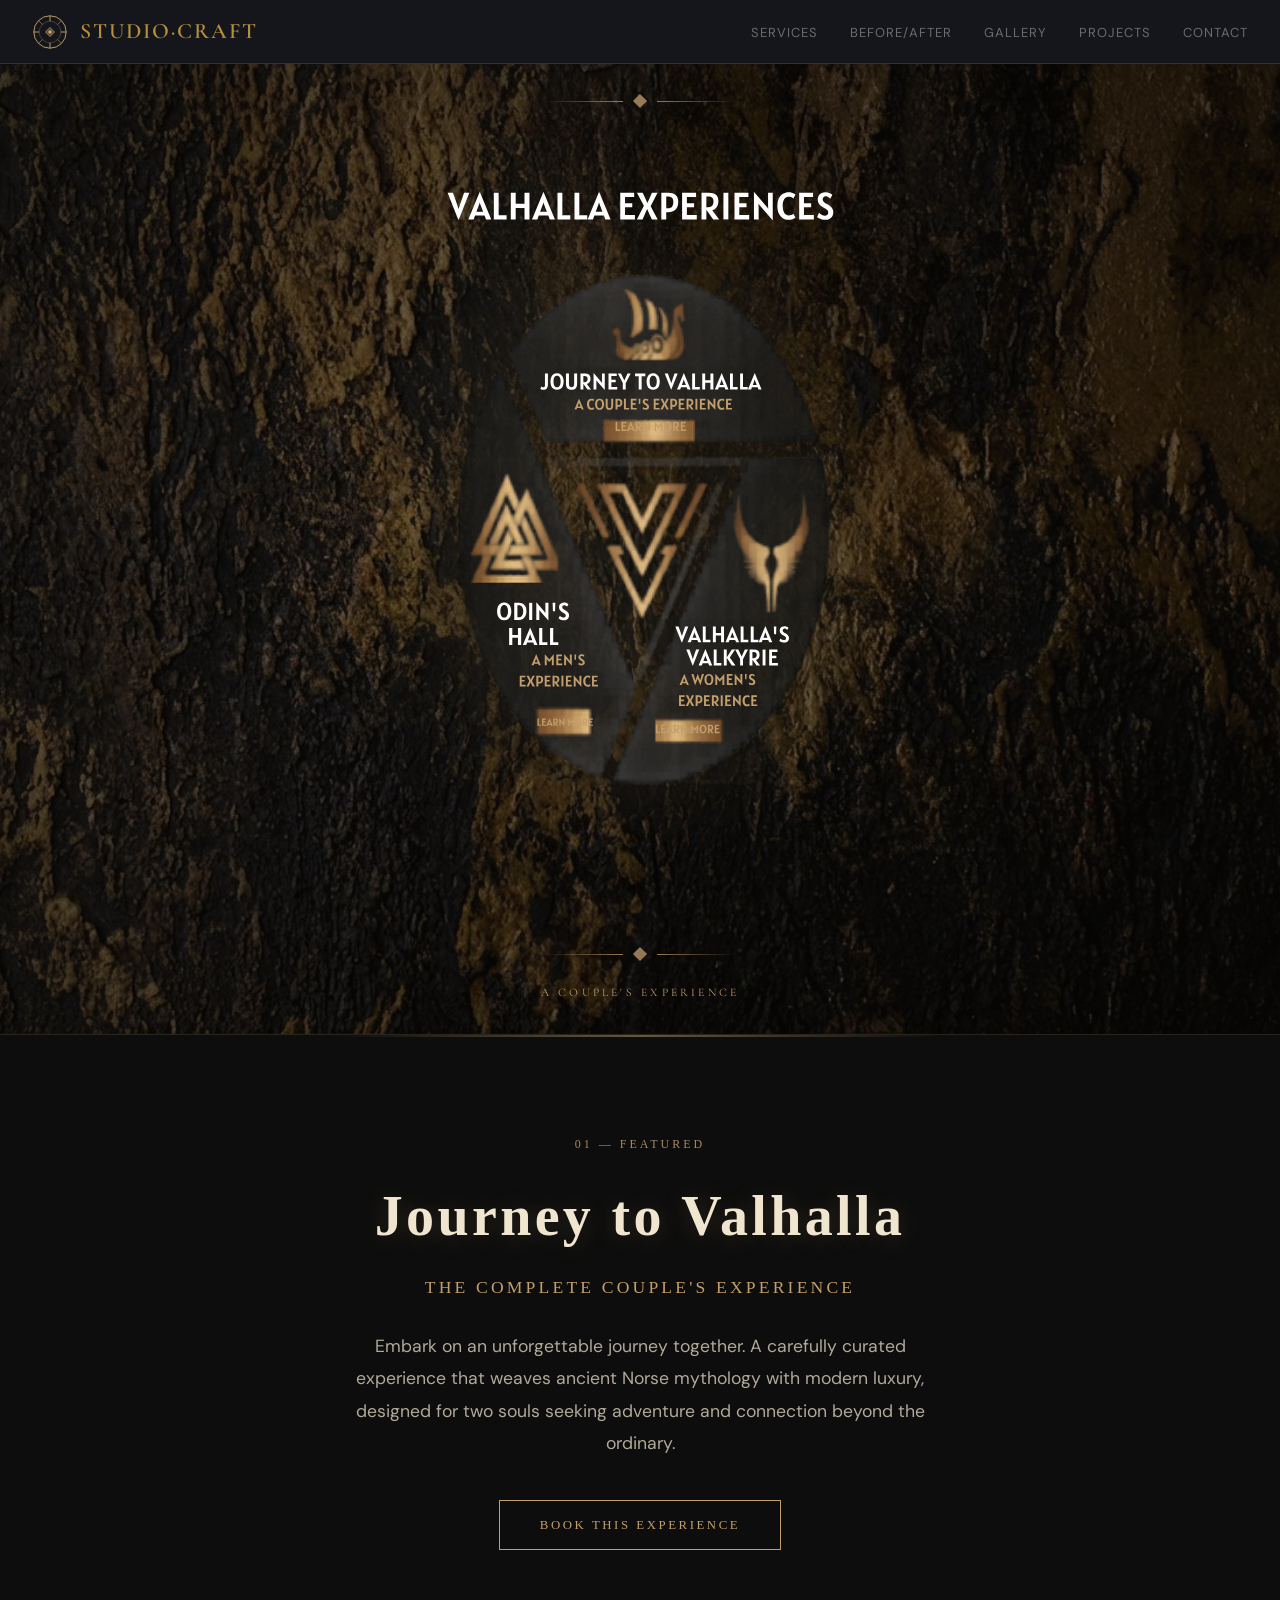
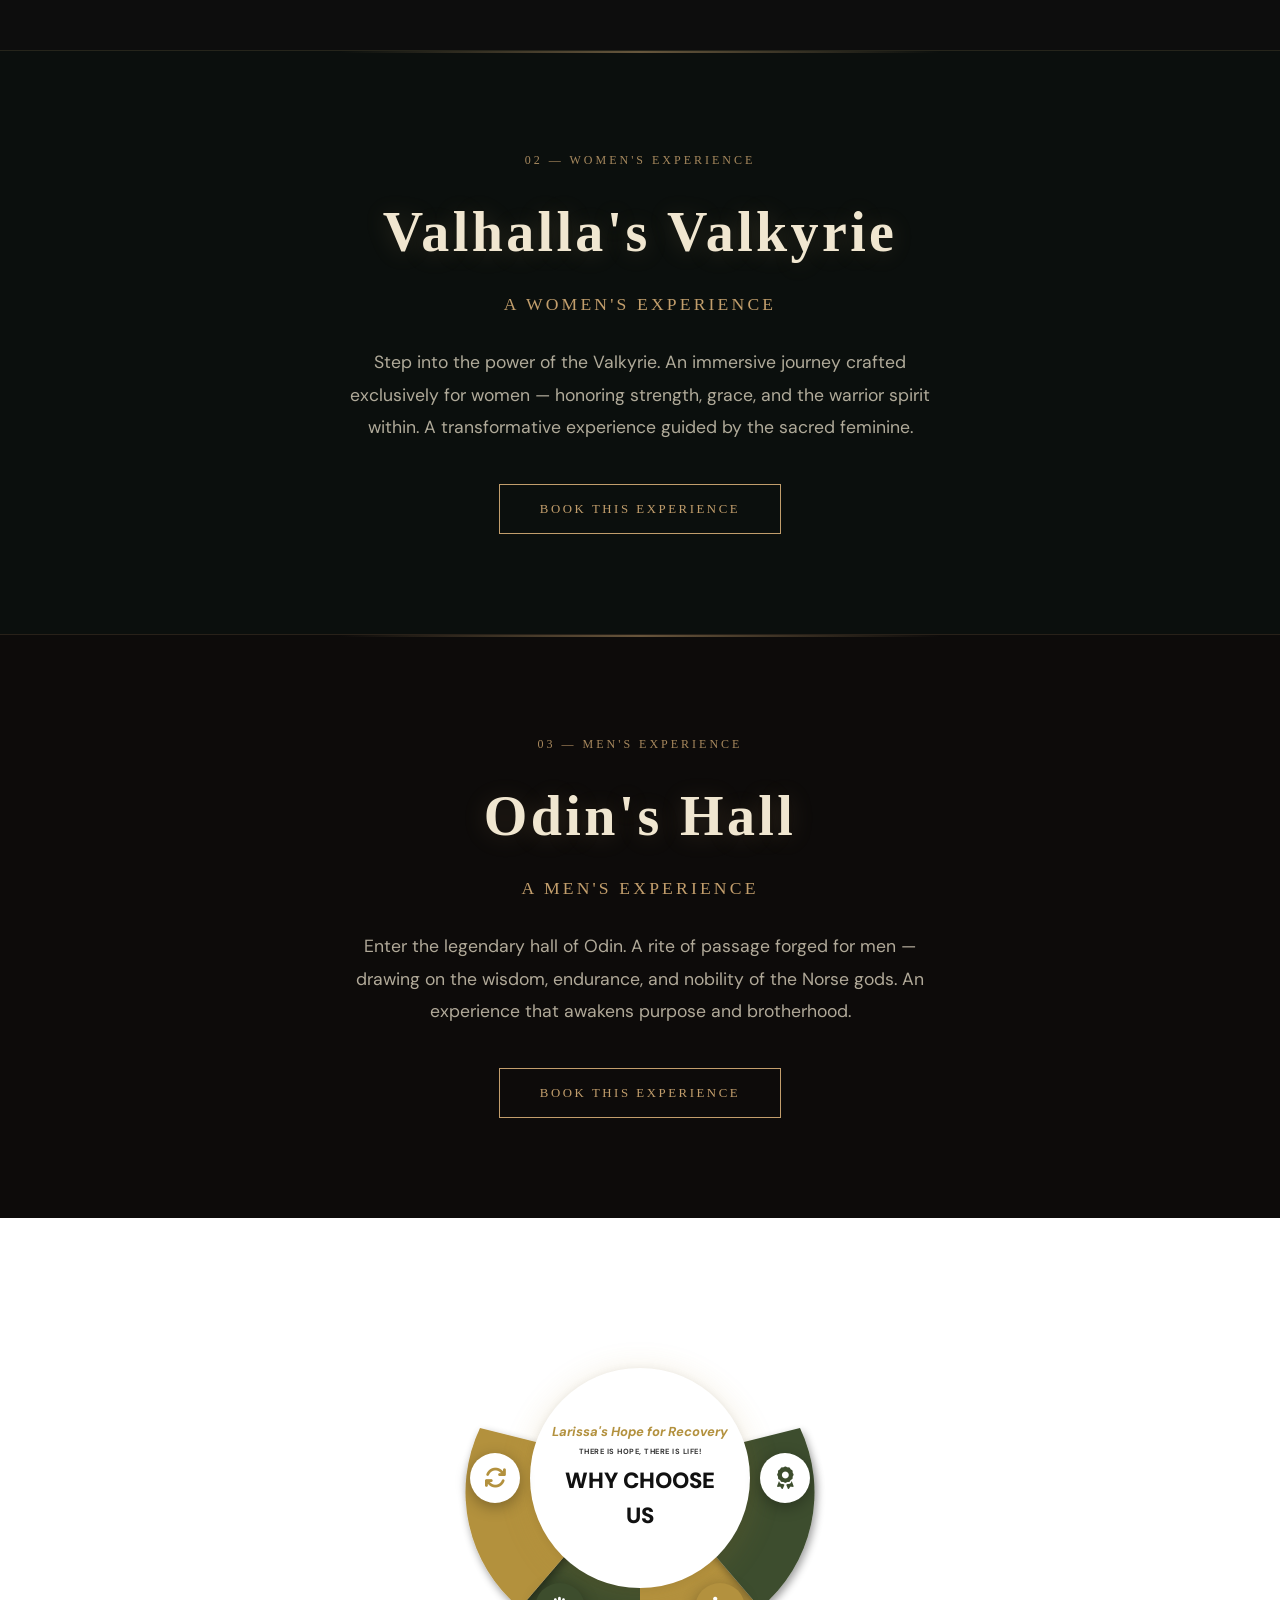
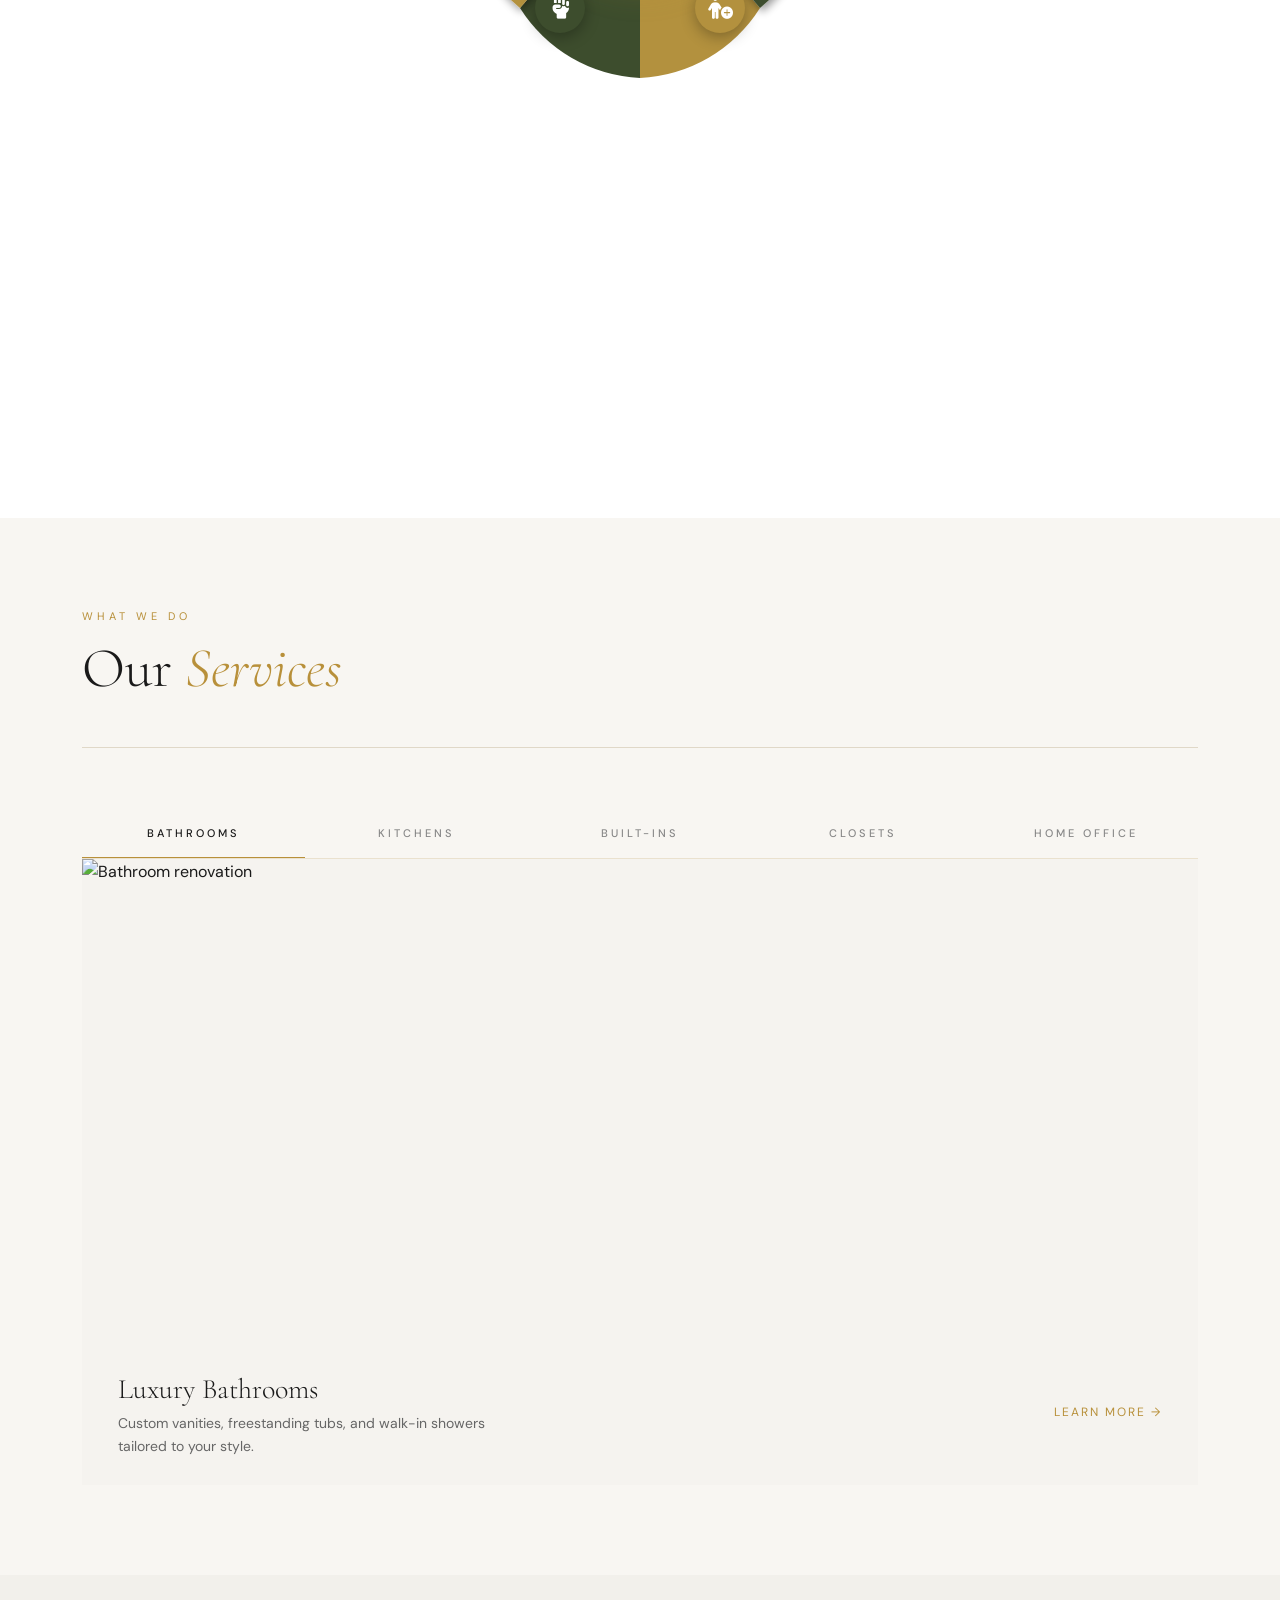
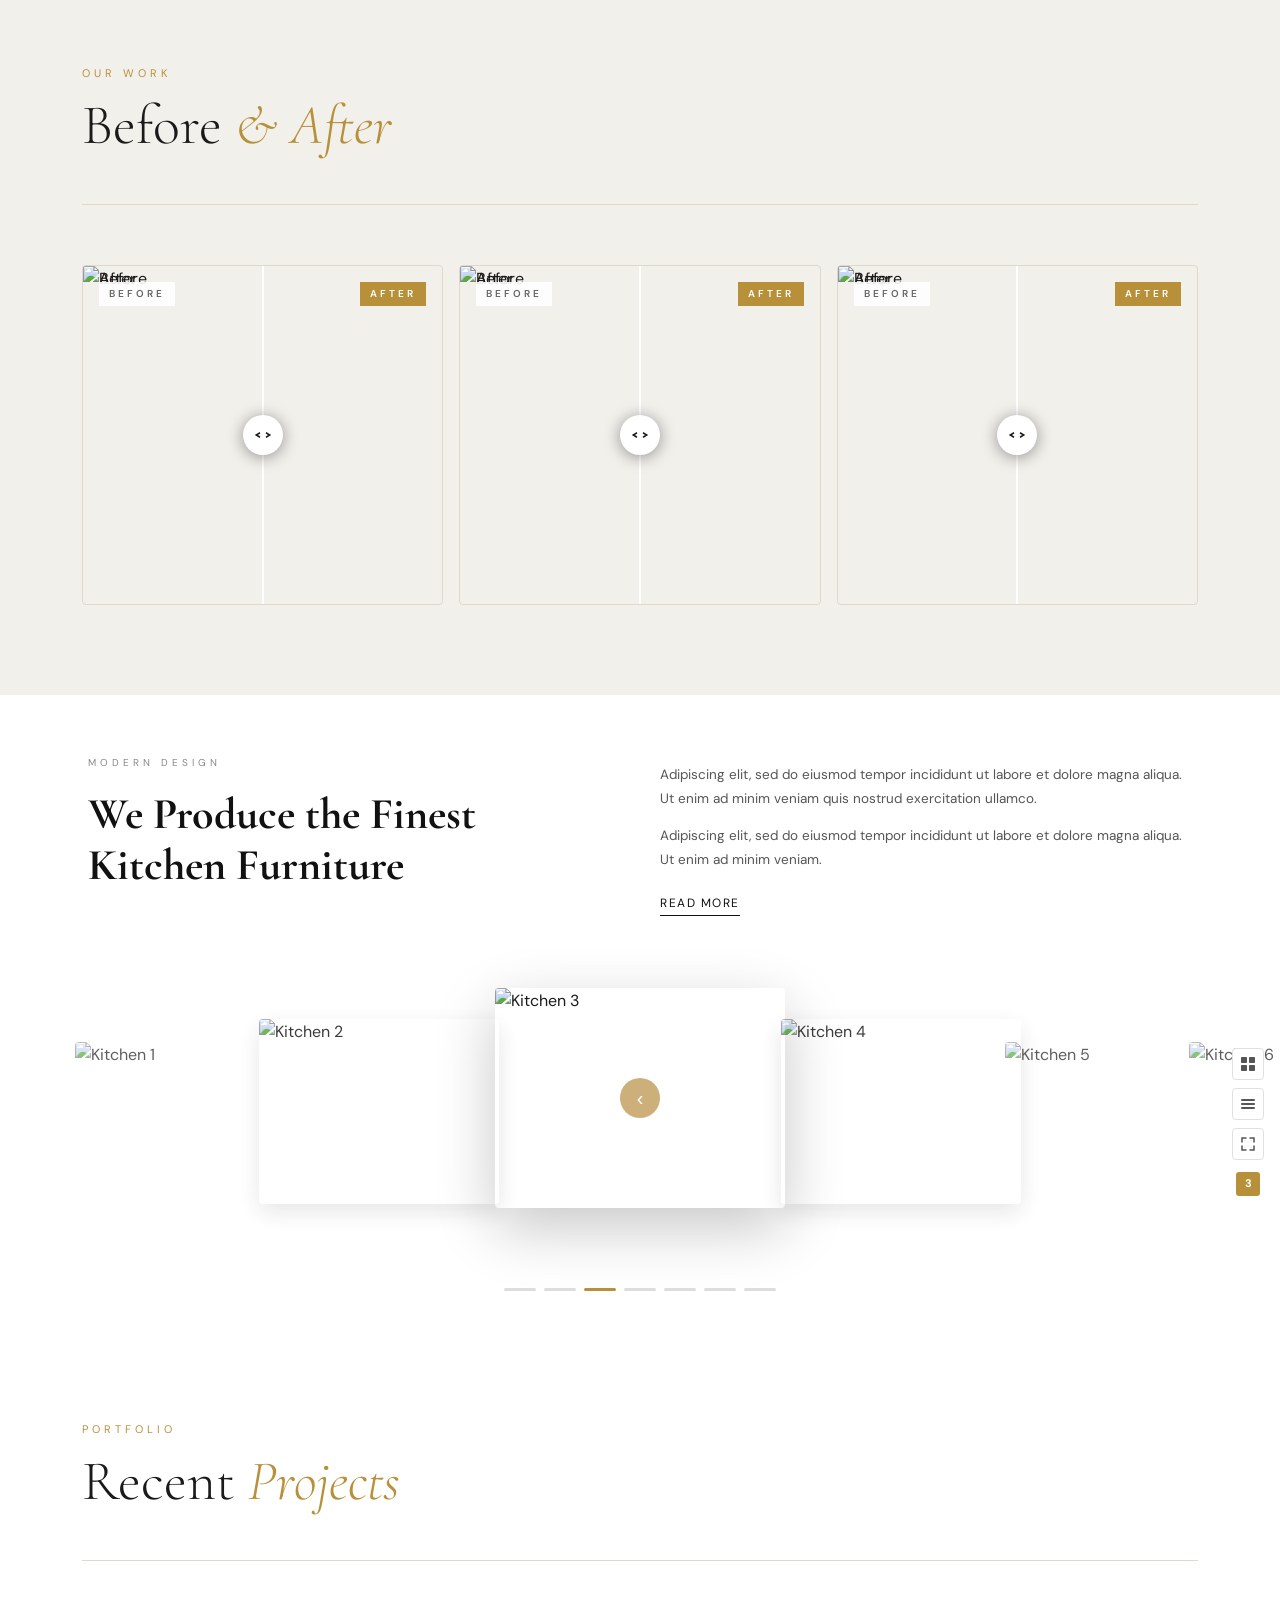
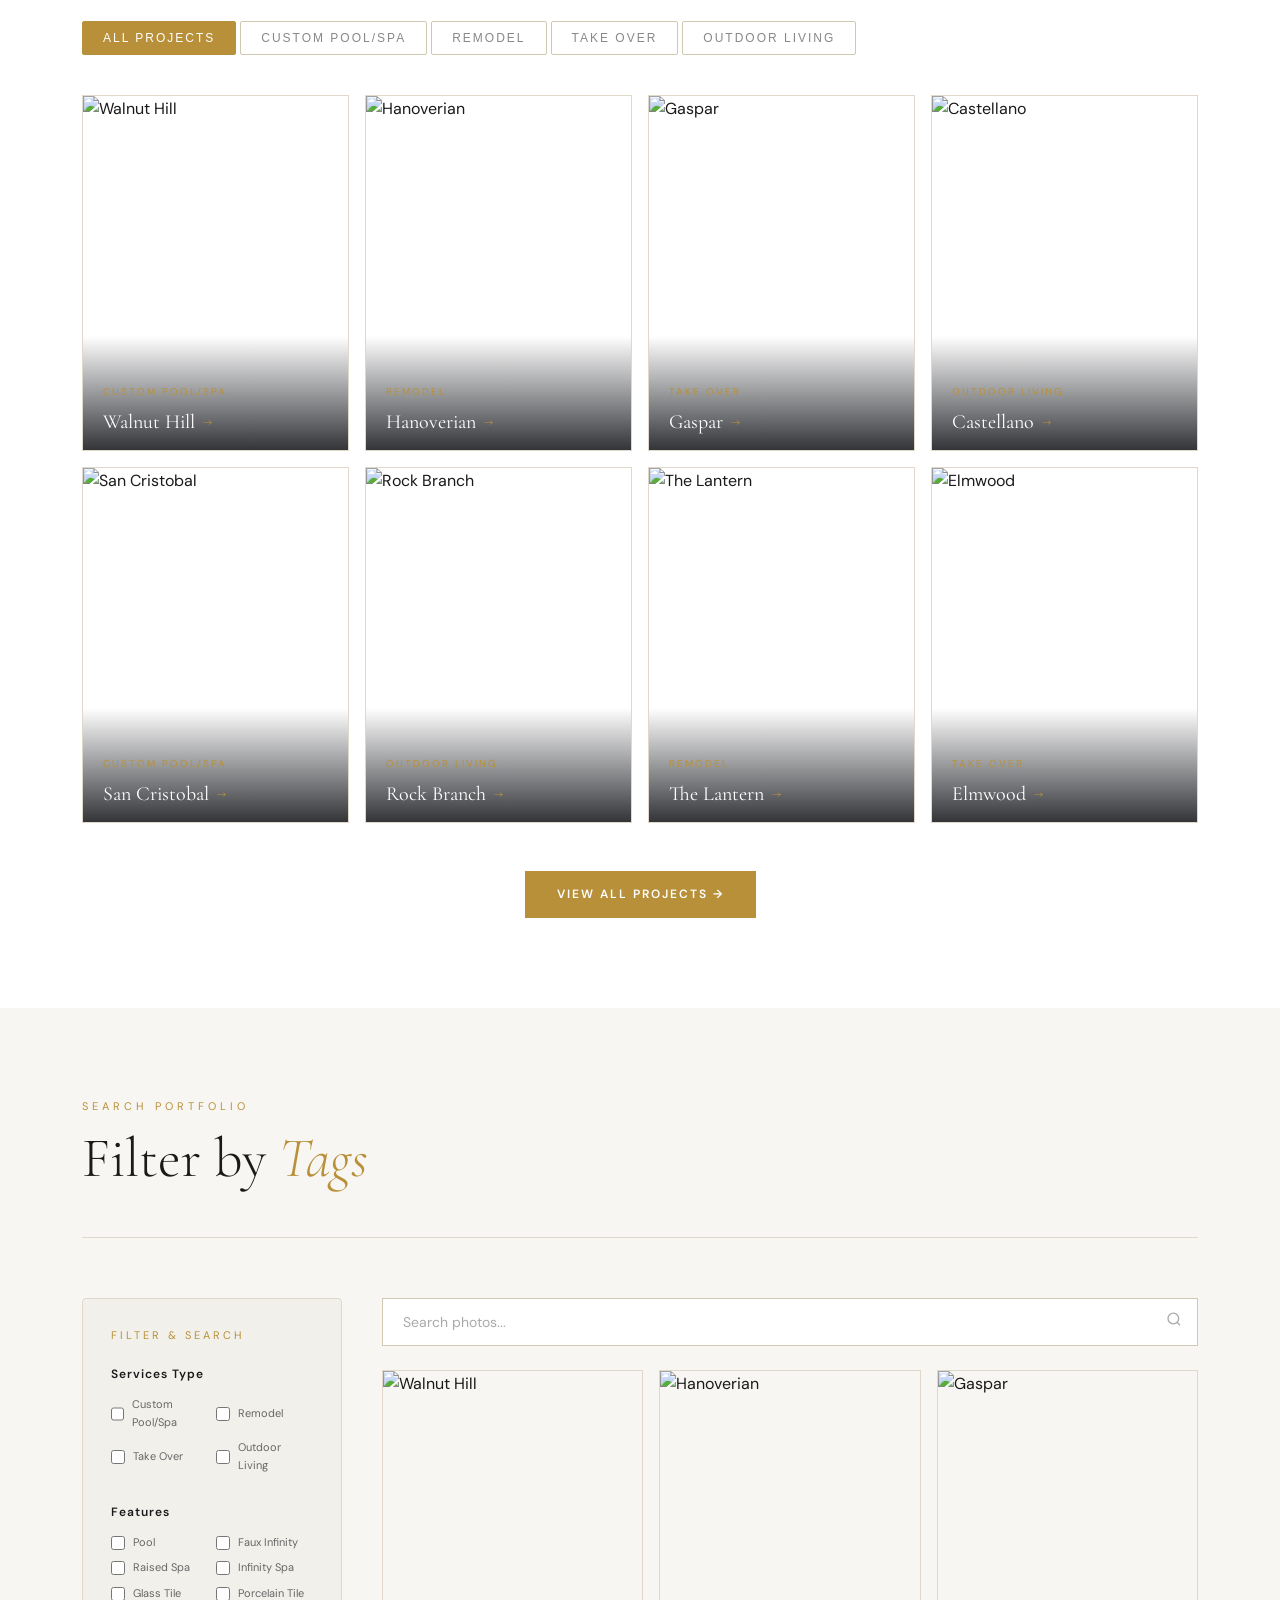
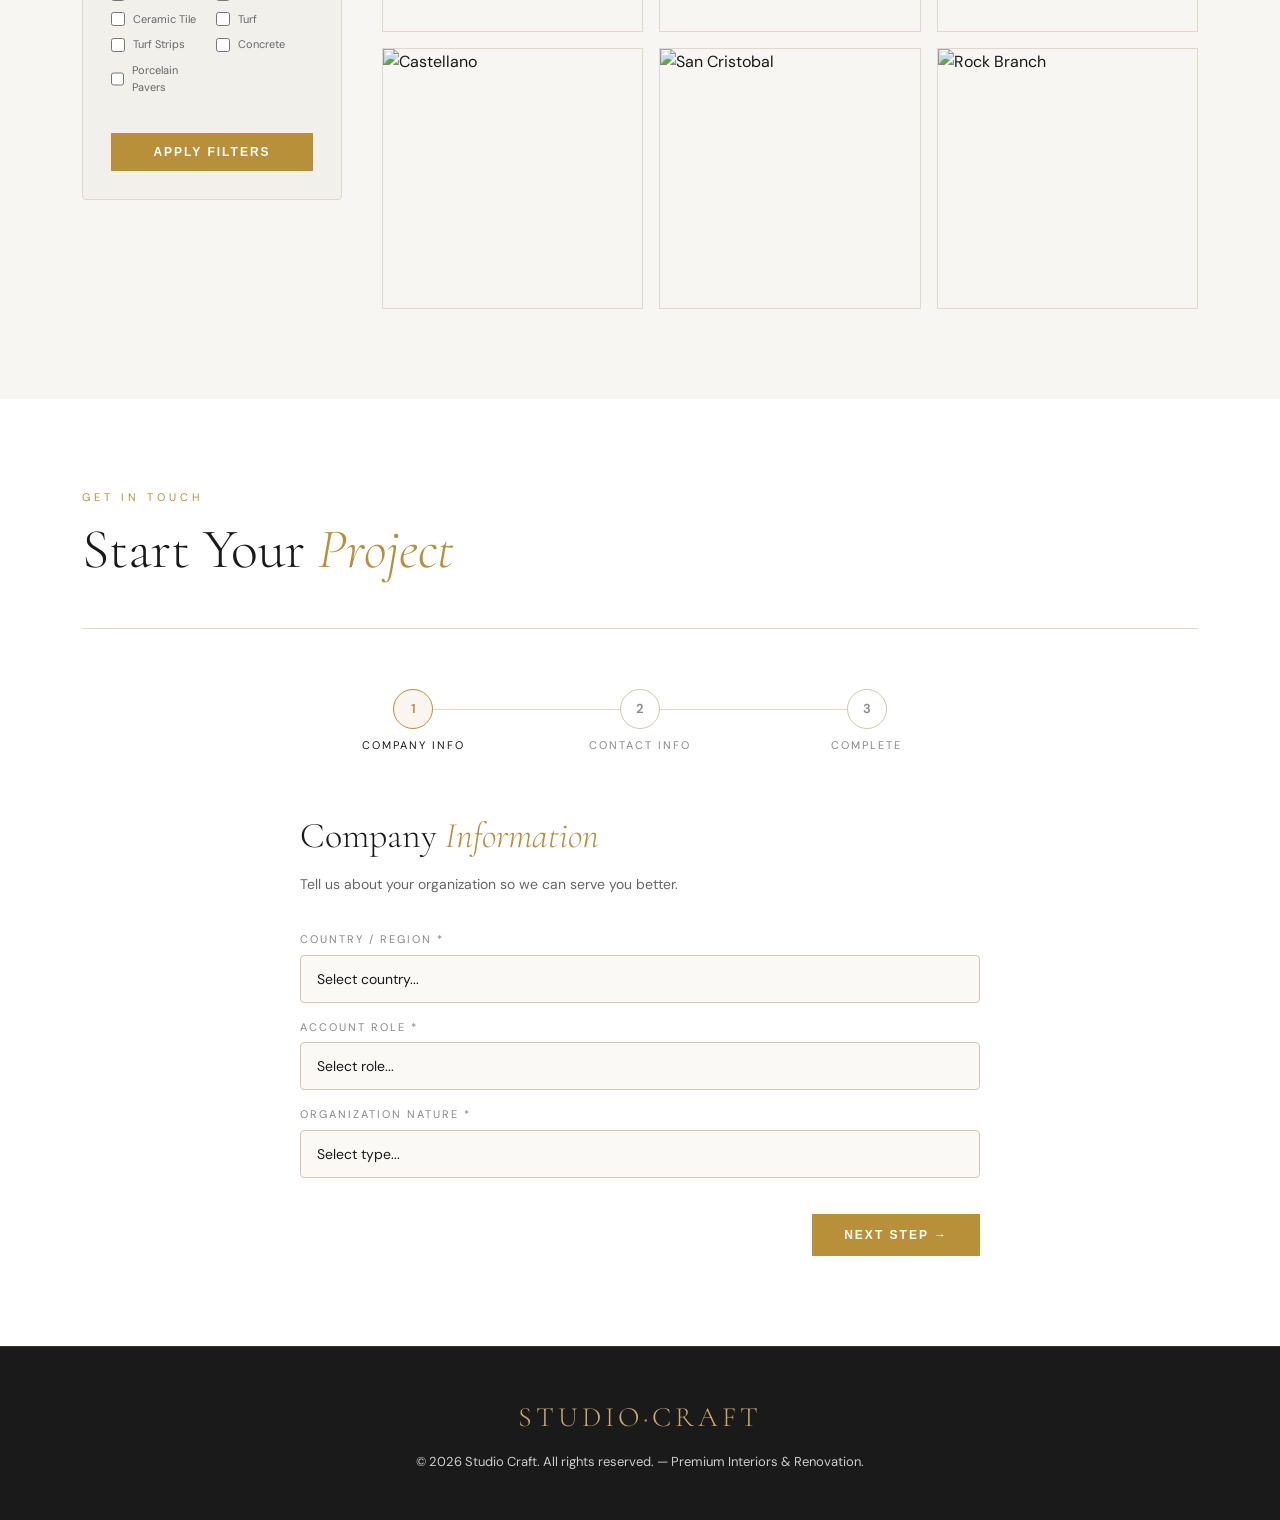
==== commit 76fb2e49: "initial commit" ====
--- a/index.html
+++ b/index.html
@@ -97,6 +97,55 @@
     </div>
 
     <p class="couples-caption">A Couple's Experience</p>
+  </div>
+</section>
+
+<!-- ═══════════════════════════════════════════════════════
+     PASTE THIS BLOCK right after the closing </section>
+     of your couples-hero-section (around line 100)
+     ═══════════════════════════════════════════════════════ -->
+
+<!-- ── 01 JOURNEY TO VALHALLA ── -->
+<section id="journey" class="experience-section experience-journey">
+  <div class="experience-section-inner">
+    <div class="experience-section-tag">01 — Featured</div>
+    <h2 class="experience-section-title">Journey to Valhalla</h2>
+    <p class="experience-section-subtitle">The Complete Couple's Experience</p>
+    <p class="experience-section-body">
+      Embark on an unforgettable journey together. A carefully curated experience that weaves
+      ancient Norse mythology with modern luxury, designed for two souls seeking adventure and
+      connection beyond the ordinary.
+    </p>
+    <a href="#" class="experience-section-cta">Book This Experience</a>
+  </div>
+</section>
+
+<!-- ── 02 VALHALLA'S VALKYRIE ── -->
+<section id="valkyrie" class="experience-section experience-valkyrie">
+  <div class="experience-section-inner">
+    <div class="experience-section-tag">02 — Women's Experience</div>
+    <h2 class="experience-section-title">Valhalla's Valkyrie</h2>
+    <p class="experience-section-subtitle">A Women's Experience</p>
+    <p class="experience-section-body">
+      Step into the power of the Valkyrie. An immersive journey crafted exclusively for women —
+      honoring strength, grace, and the warrior spirit within. A transformative experience
+      guided by the sacred feminine.
+    </p>
+    <a href="#" class="experience-section-cta">Book This Experience</a>
+  </div>
+</section>
+
+<!-- ── 03 ODIN'S HALL ── -->
+<section id="odin" class="experience-section experience-odin">
+  <div class="experience-section-inner">
+    <div class="experience-section-tag">03 — Men's Experience</div>
+    <h2 class="experience-section-title">Odin's Hall</h2>
+    <p class="experience-section-subtitle">A Men's Experience</p>
+    <p class="experience-section-body">
+      Enter the legendary hall of Odin. A rite of passage forged for men — drawing on the wisdom,
+      endurance, and nobility of the Norse gods. An experience that awakens purpose and brotherhood.
+    </p>
+    <a href="#" class="experience-section-cta">Book This Experience</a>
   </div>
 </section>
 
--- a/style.css
+++ b/style.css
@@ -109,6 +109,7 @@
   pointer-events: none;
 }
 .couples-card-wrapper {
+  width: 100%;
   position: relative;
   z-index: 2;
   display: flex;
@@ -128,14 +129,14 @@
 .couples-ornament-diamond { width: 10px; height: 10px; background: #c29e6c; transform: rotate(45deg); }
 .couples-card-frame {
   position: relative;
-  max-width: 820px;
+  max-width: 1640px;
   width: 100%;
   filter: drop-shadow(0 0 40px rgba(194,158,108,0.18)) drop-shadow(0 8px 32px rgba(0,0,0,0.7));
   animation: couplesCardIn 1.2s cubic-bezier(0.22,1,0.36,1) both;
-  transform: scale(1.32);
+  transform: none;
   transform-origin: center center;
 }
-.couples-card-frame svg { width: 100%; height: auto; display: block; }
+.couples-card-frame svg { width: 100% !important; height: auto !important; display: block; }
 .couples-btn-overlay {
   position: absolute;
   display: block;
@@ -204,7 +205,8 @@
 }
 .couples-modal-close:hover { color: #c29e6c; }
 
-@media(max-width: 680px) { .couples-card-wrapper { padding: 1rem; } }
+@media(max-width: 680px) { .couples-card-wrapper {
+  width: 100%; padding: 1rem; } }
 
 /* ══════════════════════════════════════
    WHY CHOOSE US — INFOGRAPHIC
@@ -739,12 +741,14 @@
     min-height: auto;
     padding: 60px 0 40px;
   }
-  .couples-card-wrapper { padding: 1.5rem 16px; gap: 1rem; }
+  .couples-card-wrapper {
+  width: 100%; padding: 1.5rem 16px; gap: 1rem; }
   .couples-card-frame { max-width: 98vw; }
   .couples-ornament-line { width: 48px; }
 }
 @media (max-width: 480px) {
-  .couples-card-wrapper { padding: 1rem 8px; gap: 0.75rem; }
+  .couples-card-wrapper {
+  width: 100%; padding: 1rem 8px; gap: 0.75rem; }
   .couples-ornament-line { width: 32px; }
   .couples-ornament-diamond { width: 8px; height: 8px; }
 }
@@ -1384,4 +1388,105 @@
 #why-us .wcu-arrow-line { background: rgba(184,144,58,0.45) !important; }
 #why-us .wcu-mobile-panel { background: #f8f6f2 !important; border-top: 1px solid #e0d8c8 !important; }
 #why-us #wcuPanelTitle { color: #1a1a1a !important; }
-#why-us #wcuPanelText { color: #555 !important; }+#why-us #wcuPanelText { color: #555 !important; }
+
+/* ═══════════════════════════════════════════════════════
+   PASTE THIS at the bottom of your style.css
+   ═══════════════════════════════════════════════════════ */
+
+/* ── EXPERIENCE SECTIONS (Journey / Valkyrie / Odin) ── */
+.experience-section {
+  width: 100%;
+  padding: 100px 40px;
+  display: flex;
+  justify-content: center;
+  align-items: center;
+  background: #0d0d0d;
+  border-top: 1px solid rgba(194, 158, 108, 0.15);
+  position: relative;
+  overflow: hidden;
+}
+
+/* Subtle gold glow behind each section */
+.experience-section::before {
+  content: '';
+  position: absolute;
+  top: 0; left: 50%;
+  transform: translateX(-50%);
+  width: 600px;
+  height: 2px;
+  background: linear-gradient(90deg, transparent, rgba(194,158,108,0.5), transparent);
+}
+
+.experience-section-inner {
+  max-width: 760px;
+  width: 100%;
+  text-align: center;
+}
+
+.experience-section-tag {
+  font-family: 'Cinzel', serif;
+  font-size: 0.75rem;
+  letter-spacing: 0.25em;
+  color: #c29e6c;
+  text-transform: uppercase;
+  margin-bottom: 18px;
+  opacity: 0.85;
+}
+
+.experience-section-title {
+  font-family: 'Cinzel', serif;
+  font-size: clamp(2rem, 5vw, 3.5rem);
+  font-weight: 700;
+  color: #f0e6d0;
+  letter-spacing: 0.06em;
+  margin: 0 0 12px;
+  text-shadow: 0 2px 24px rgba(194,158,108,0.2);
+}
+
+.experience-section-subtitle {
+  font-family: 'Cinzel', serif;
+  font-size: clamp(0.85rem, 2vw, 1.1rem);
+  color: #c29e6c;
+  letter-spacing: 0.18em;
+  text-transform: uppercase;
+  margin: 0 0 28px;
+}
+
+.experience-section-body {
+  font-size: clamp(0.95rem, 2vw, 1.1rem);
+  line-height: 1.85;
+  color: rgba(240, 230, 208, 0.72);
+  max-width: 600px;
+  margin: 0 auto 40px;
+}
+
+.experience-section-cta {
+  display: inline-block;
+  padding: 14px 40px;
+  border: 1px solid #c29e6c;
+  color: #c29e6c;
+  font-family: 'Cinzel', serif;
+  font-size: 0.8rem;
+  letter-spacing: 0.2em;
+  text-transform: uppercase;
+  text-decoration: none;
+  transition: background 0.3s, color 0.3s;
+}
+
+.experience-section-cta:hover {
+  background: #c29e6c;
+  color: #0d0d0d;
+}
+
+/* Individual section accent colours */
+.experience-journey  { background: #0d0d0d; }
+.experience-valkyrie { background: #0b0f0d; }
+.experience-odin     { background: #0d0b0a; }
+
+/* ── RESPONSIVE ── */
+@media (max-width: 600px) {
+  .experience-section {
+    padding: 70px 24px;
+  }
+}
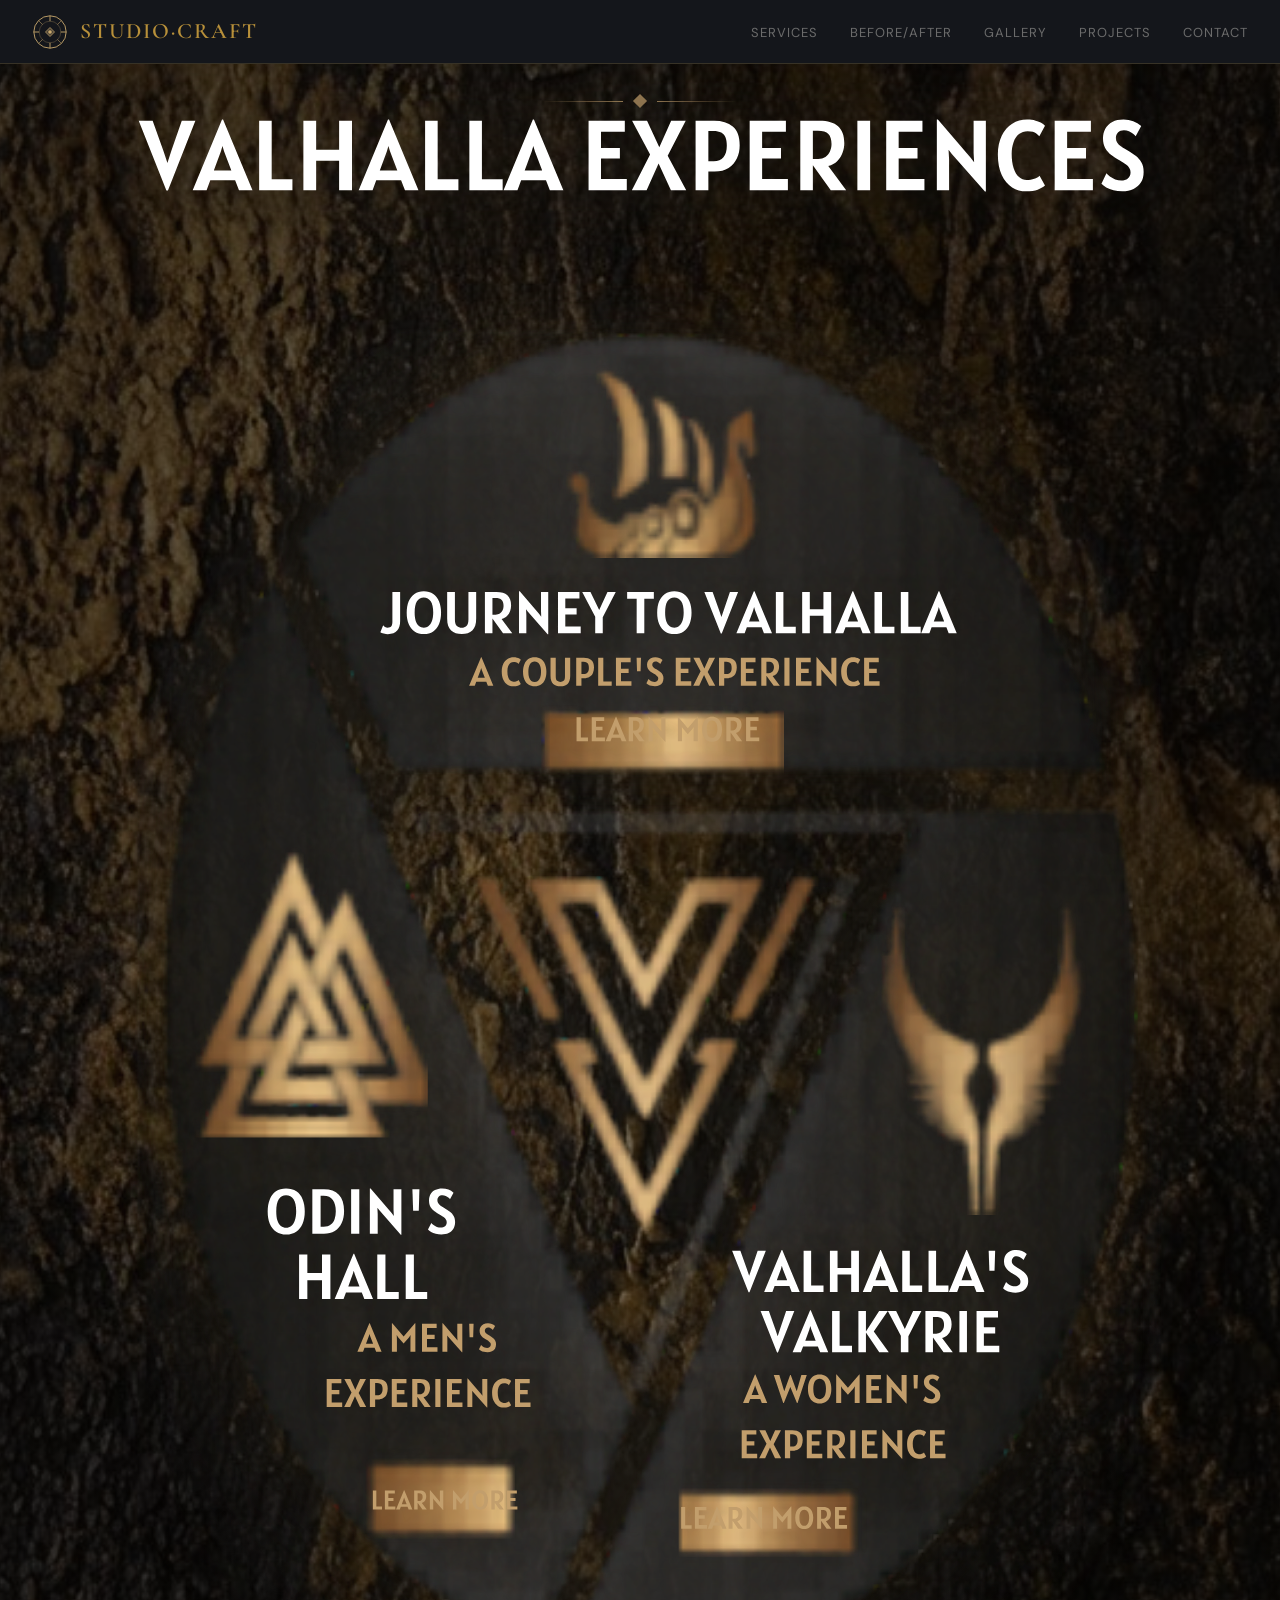
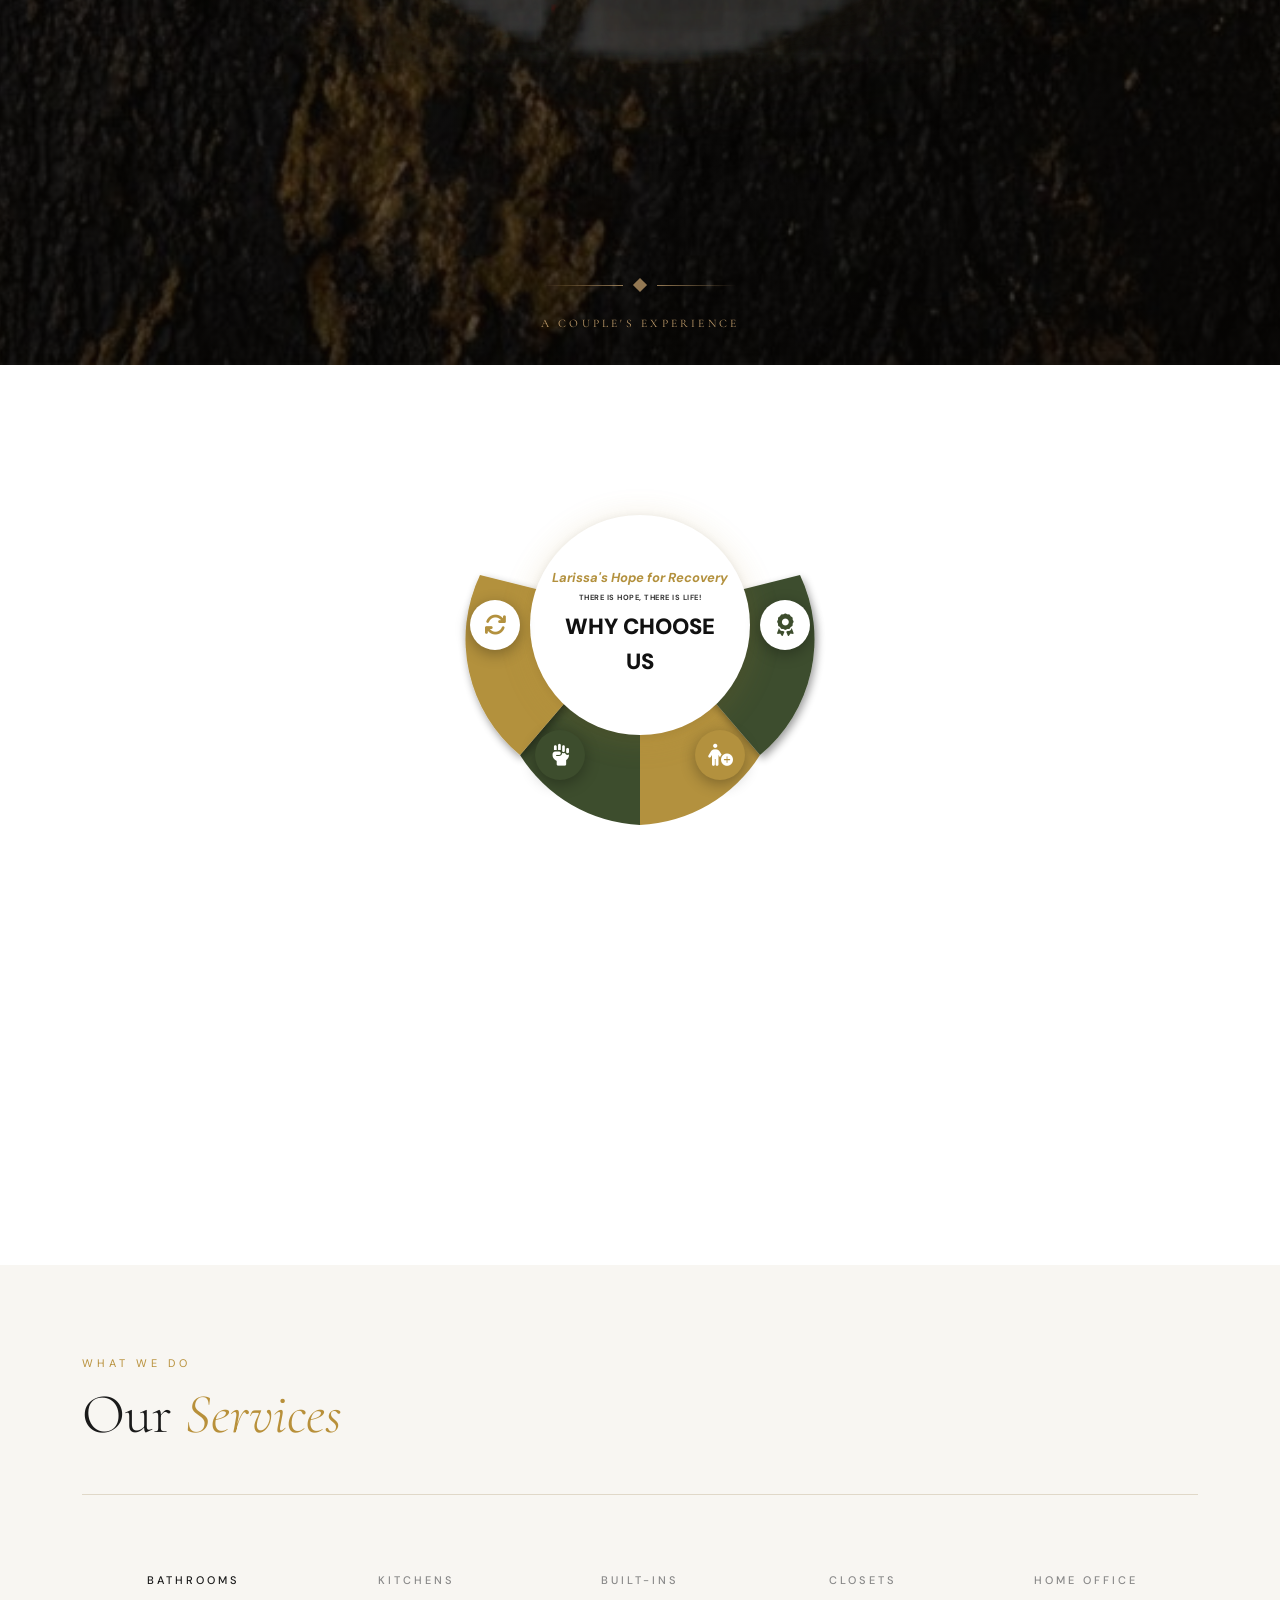
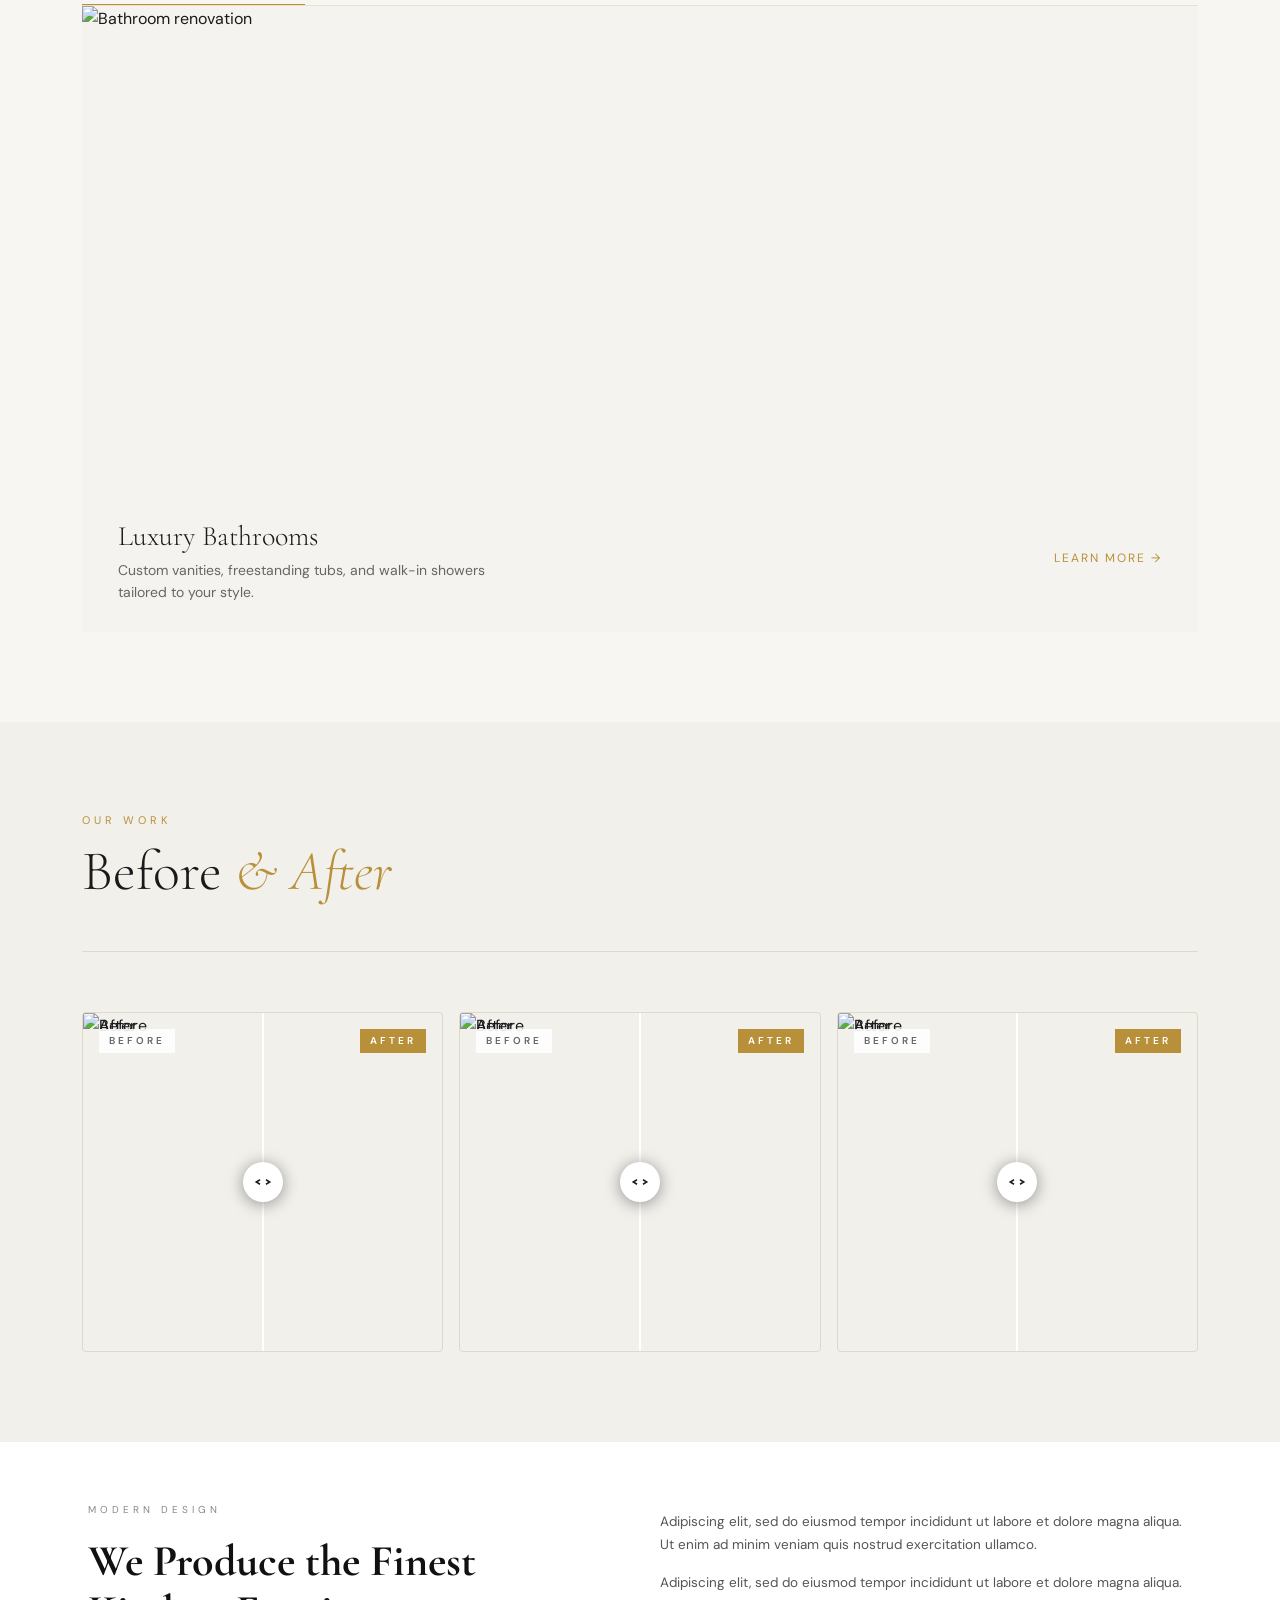
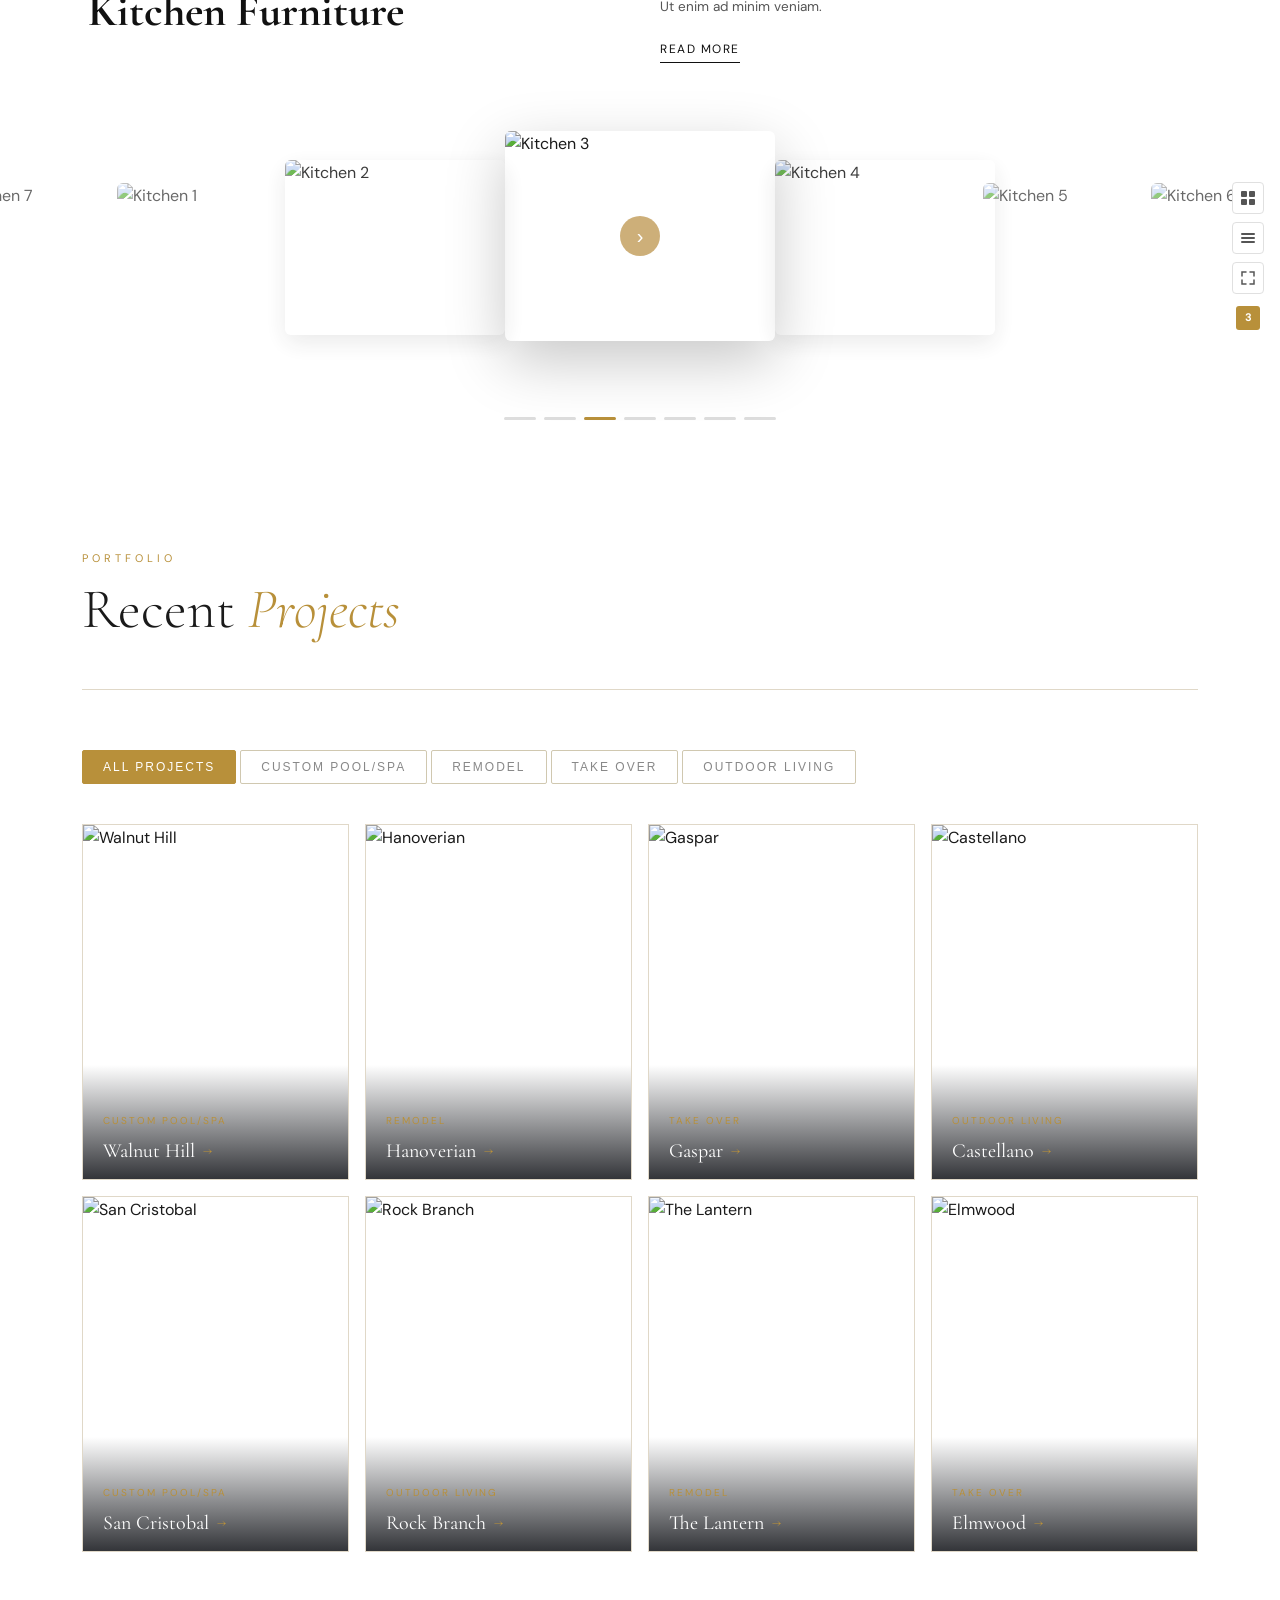
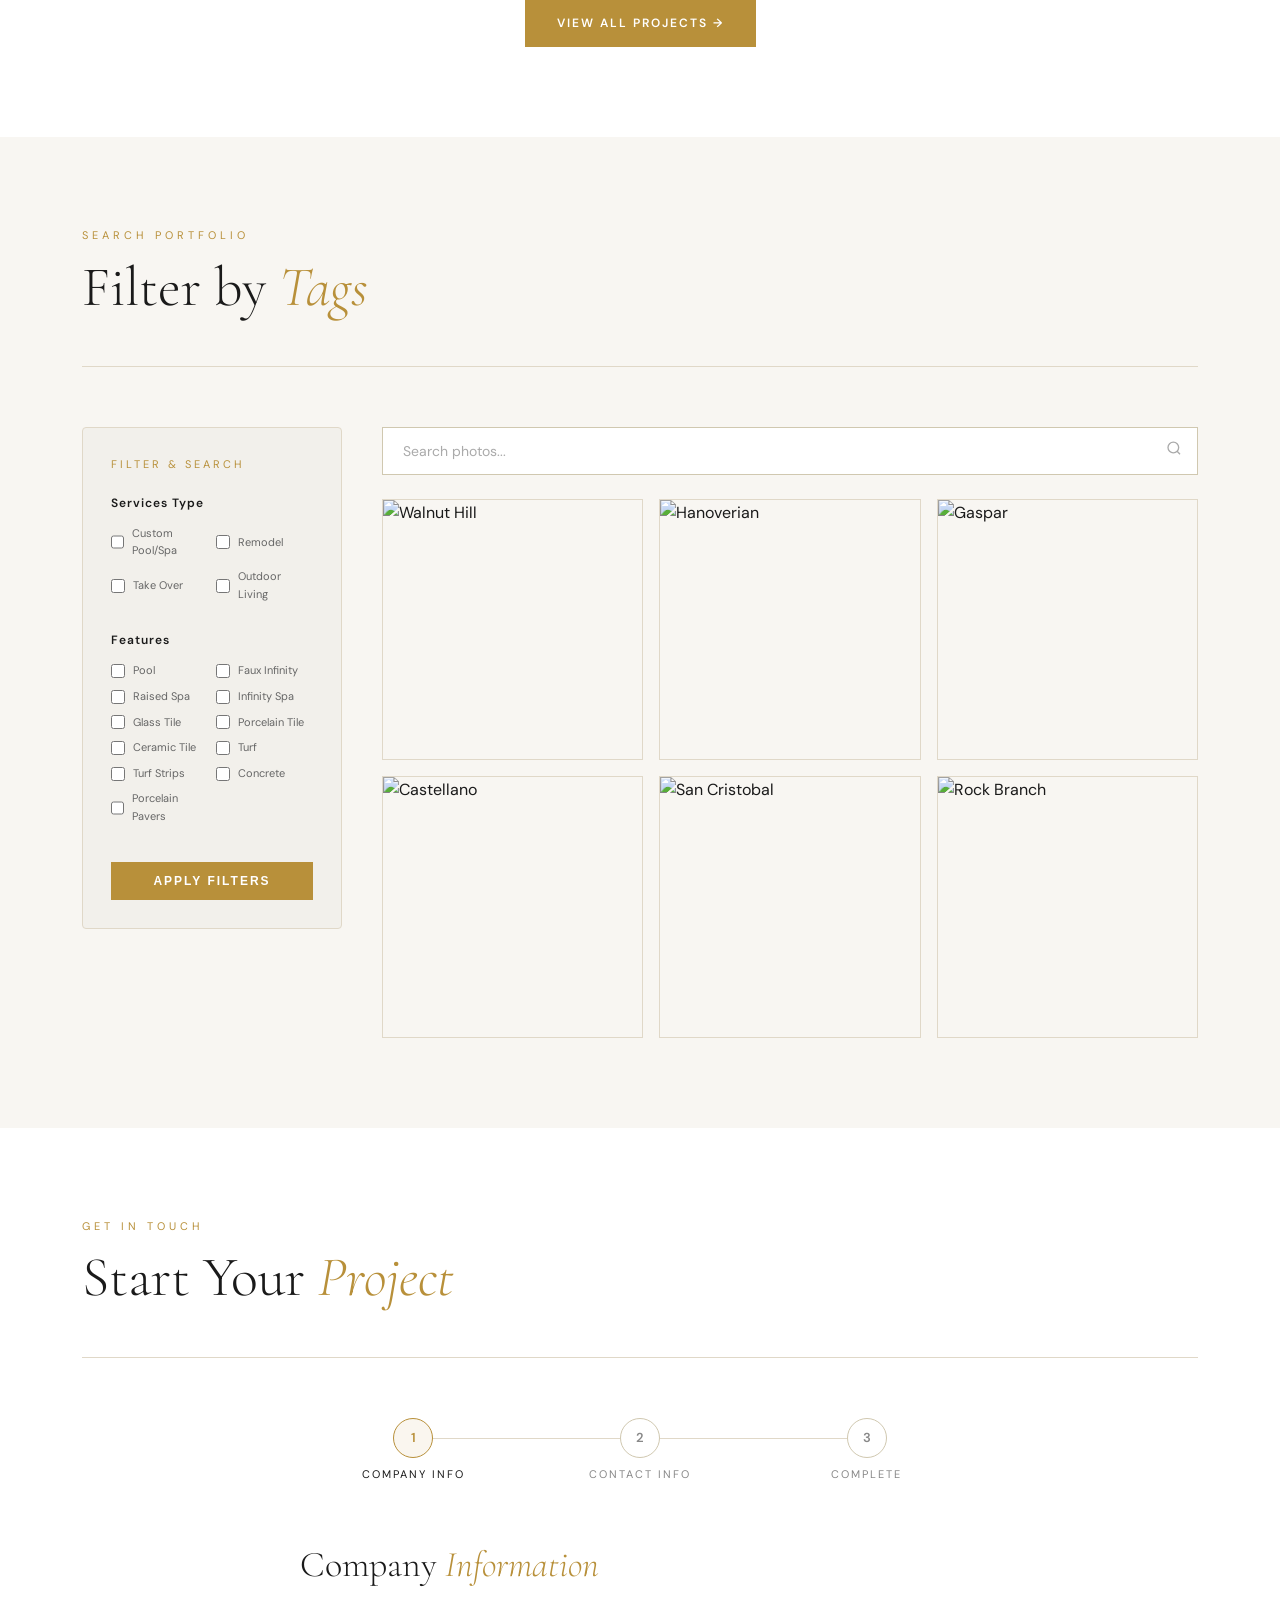
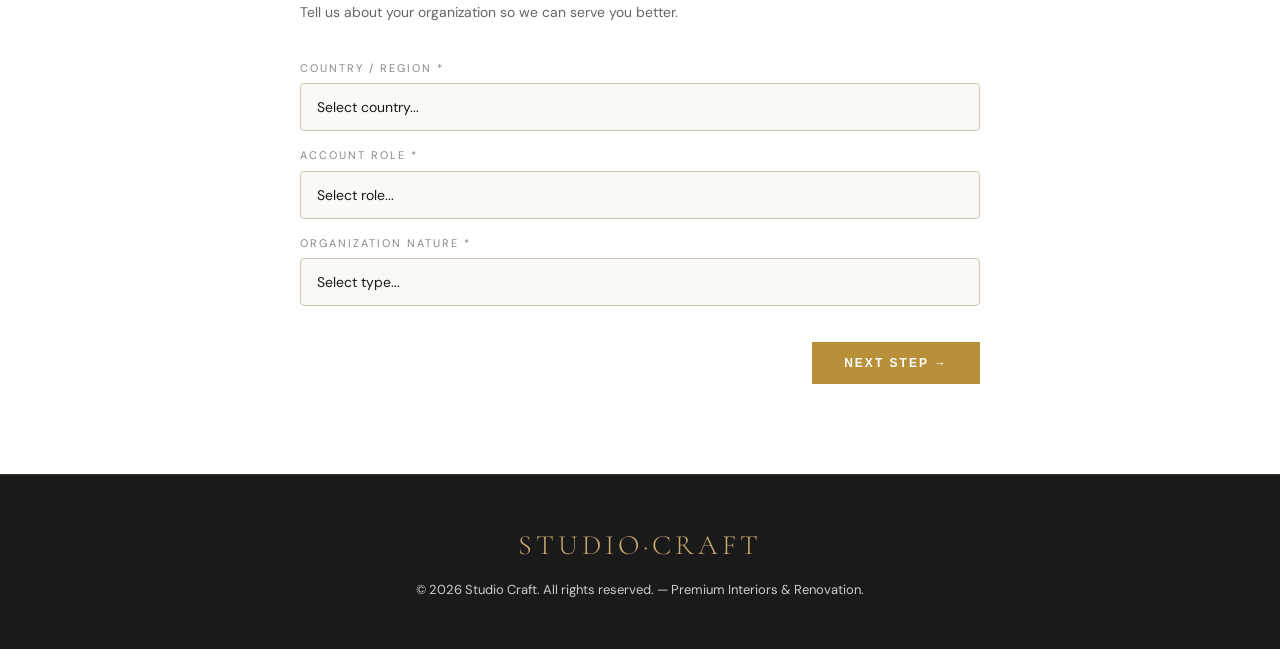
==== commit 329b2483: "initial commit" ====
--- a/index.html
+++ b/index.html
@@ -97,55 +97,6 @@
     </div>
 
     <p class="couples-caption">A Couple's Experience</p>
-  </div>
-</section>
-
-<!-- ═══════════════════════════════════════════════════════
-     PASTE THIS BLOCK right after the closing </section>
-     of your couples-hero-section (around line 100)
-     ═══════════════════════════════════════════════════════ -->
-
-<!-- ── 01 JOURNEY TO VALHALLA ── -->
-<section id="journey" class="experience-section experience-journey">
-  <div class="experience-section-inner">
-    <div class="experience-section-tag">01 — Featured</div>
-    <h2 class="experience-section-title">Journey to Valhalla</h2>
-    <p class="experience-section-subtitle">The Complete Couple's Experience</p>
-    <p class="experience-section-body">
-      Embark on an unforgettable journey together. A carefully curated experience that weaves
-      ancient Norse mythology with modern luxury, designed for two souls seeking adventure and
-      connection beyond the ordinary.
-    </p>
-    <a href="#" class="experience-section-cta">Book This Experience</a>
-  </div>
-</section>
-
-<!-- ── 02 VALHALLA'S VALKYRIE ── -->
-<section id="valkyrie" class="experience-section experience-valkyrie">
-  <div class="experience-section-inner">
-    <div class="experience-section-tag">02 — Women's Experience</div>
-    <h2 class="experience-section-title">Valhalla's Valkyrie</h2>
-    <p class="experience-section-subtitle">A Women's Experience</p>
-    <p class="experience-section-body">
-      Step into the power of the Valkyrie. An immersive journey crafted exclusively for women —
-      honoring strength, grace, and the warrior spirit within. A transformative experience
-      guided by the sacred feminine.
-    </p>
-    <a href="#" class="experience-section-cta">Book This Experience</a>
-  </div>
-</section>
-
-<!-- ── 03 ODIN'S HALL ── -->
-<section id="odin" class="experience-section experience-odin">
-  <div class="experience-section-inner">
-    <div class="experience-section-tag">03 — Men's Experience</div>
-    <h2 class="experience-section-title">Odin's Hall</h2>
-    <p class="experience-section-subtitle">A Men's Experience</p>
-    <p class="experience-section-body">
-      Enter the legendary hall of Odin. A rite of passage forged for men — drawing on the wisdom,
-      endurance, and nobility of the Norse gods. An experience that awakens purpose and brotherhood.
-    </p>
-    <a href="#" class="experience-section-cta">Book This Experience</a>
   </div>
 </section>
 
@@ -553,11 +504,20 @@
   var navBtn = document.getElementById('rg2NavBtn');
   var total = cards.length;
   var active = 2; // start at center
-
-  function setActive(i) {
+  var lastDirection = 'right'; // track last nav direction
+
+  function setActive(i, direction) {
     active = ((i % total) + total) % total;
+
+    // Update button arrow to reflect direction
+    if (direction) lastDirection = direction;
+    if (navBtn) navBtn.textContent = lastDirection === 'left' ? '‹' : '›';
+
+    cards.forEach(function(c) {
+      c.classList.remove('active', 'semi-active');
+    });
+
     cards.forEach(function(c, idx) {
-      c.classList.remove('active', 'semi-active');
       var rel = ((idx - active + total) % total + total) % total;
       if (rel === 0) c.classList.add('active');
       else if (rel === 1 || rel === total - 1) c.classList.add('semi-active');
@@ -565,52 +525,71 @@
 
     // Move nav button to active card
     var activeCard = cards[active];
-    if (navBtn && activeCard) {
-      if (!activeCard.contains(navBtn)) activeCard.appendChild(navBtn);
+    if (navBtn && activeCard && !activeCard.contains(navBtn)) {
+      activeCard.appendChild(navBtn);
     }
 
     dots.forEach(function(d, idx) { d.classList.toggle('active', idx === active); });
     if (badge) badge.textContent = active + 1;
 
-    // Reorder DOM: bring active to visual center by rotating array
+    // Reorder DOM: bring active to visual center
     var strip = document.getElementById('rg2Strip');
     if (!strip) return;
-    // Shift cards so active is at index 3 (center of 7)
     var centerPos = 3;
     var shift = active - centerPos;
     var reordered = [];
     for (var j = 0; j < total; j++) {
       reordered.push(cards[((j + shift) % total + total) % total]);
     }
-    reordered.forEach(function(card) { strip.appendChild(card); });
+
+    // Apply alternating big/small classes based on strip position
+    reordered.forEach(function(card, pos) {
+      card.classList.remove('rg2-big', 'rg2-small');
+      // Center card (pos 3) is always active/big via .active override
+      // Alternate: even positions = big, odd = small
+      if (pos % 2 === 0) card.classList.add('rg2-big');
+      else card.classList.add('rg2-small');
+      strip.appendChild(card);
+    });
   }
 
-  // Clicks on cards
+  // Clicks on cards — detect left or right of active
   cards.forEach(function(c, i) {
-    c.addEventListener('click', function() { setActive(i); });
+    c.addEventListener('click', function() {
+      var rel = ((i - active + total) % total + total) % total;
+      var dir = (rel <= total / 2) ? 'right' : 'left';
+      setActive(i, dir);
+    });
   });
 
   // Dots
   dots.forEach(function(d, i) {
-    d.addEventListener('click', function() { setActive(i); });
+    d.addEventListener('click', function() {
+      var dir = i > active ? 'right' : 'left';
+      setActive(i, dir);
+    });
   });
 
-  // Nav button cycles forward
+  // Nav button — direction toggles on each click
   if (navBtn) {
     navBtn.addEventListener('click', function(e) {
       e.stopPropagation();
-      setActive(active + 1);
+      if (lastDirection === 'right') {
+        setActive(active + 1, 'right');
+      } else {
+        setActive(active - 1, 'left');
+      }
     });
   }
 
   // Keyboard
   document.addEventListener('keydown', function(e) {
-    if (e.key === 'ArrowLeft') setActive(active - 1);
-    if (e.key === 'ArrowRight') setActive(active + 1);
+    if (e.key === 'ArrowLeft') setActive(active - 1, 'left');
+    if (e.key === 'ArrowRight') setActive(active + 1, 'right');
   });
 
   // Init
-  setActive(2);
+  setActive(2, 'right');
 })();
 </script>
 
--- a/style.css
+++ b/style.css
@@ -129,14 +129,23 @@
 .couples-ornament-diamond { width: 10px; height: 10px; background: #c29e6c; transform: rotate(45deg); }
 .couples-card-frame {
   position: relative;
-  max-width: 1640px;
-  width: 100%;
+  max-width: 2640px;
+  width: 250%;
   filter: drop-shadow(0 0 40px rgba(194,158,108,0.18)) drop-shadow(0 8px 32px rgba(0,0,0,0.7));
   animation: couplesCardIn 1.2s cubic-bezier(0.22,1,0.36,1) both;
   transform: none;
   transform-origin: center center;
+  -webkit-filter: drop-shadow(0 0 40px rgba(194,158,108,0.18)) drop-shadow(0 8px 32px rgba(0,0,0,0.7));
+  -webkit-animation: couplesCardIn 1.2s cubic-bezier(0.22,1,0.36,1) both;
 }
 .couples-card-frame svg { width: 100% !important; height: auto !important; display: block; }
+/* Make the SVG itself scale bigger */
+.couples-card-frame svg {
+  width: 100% !important;
+  height: auto !important;
+  transform: scale(1.2); /* ← add this to enlarge the oval */
+  transform-origin: center center;
+}
 .couples-btn-overlay {
   position: absolute;
   display: block;
@@ -1017,9 +1026,31 @@
    ══════════════════════════════════════════ */
 
 .rg2-section {
-  background: #fff;
+  background: #f7f6f4;
   padding: 60px 0 0 0;
   overflow: hidden;
+}
+
+/* ── Section Title ── */
+.rg2-section-title-wrap {
+  max-width: 1200px;
+  margin: 0 auto 36px auto;
+  padding: 0 48px;
+}
+
+.rg2-section-title {
+  font-family: var(--font-display, 'Cormorant Garamond', serif);
+  font-size: clamp(28px, 3vw, 42px);
+  font-weight: 700;
+  color: #111 !important;
+  margin: 0 0 14px 0;
+  line-height: 1.1;
+}
+
+.rg2-section-divider {
+  width: 100%;
+  height: 1px;
+  background: #e0ddd9;
 }
 
 /* ── Hero text block ── */
@@ -1028,7 +1059,7 @@
   grid-template-columns: 1fr 1fr;
   gap: 40px;
   max-width: 1200px;
-  margin: 0 auto 56px auto;
+  margin: 0 auto 48px auto;
   padding: 0 48px;
   align-items: start;
 }
@@ -1105,11 +1136,11 @@
   cursor: pointer;
   transition: all 0.5s cubic-bezier(0.25, 0.46, 0.45, 0.94);
   /* default side card */
-  width: 200px;
-  height: 160px;
-  margin: 0 -8px;
-  opacity: 0.7;
-  border-radius: 4px;
+  width: 180px;
+  height: 145px;
+  margin: 0 -6px;
+  opacity: 0.65;
+  border-radius: 6px;
 }
 .rg2-card img {
   width: 100%;
@@ -1122,24 +1153,24 @@
 
 /* Active / center card — larger, raised */
 .rg2-card.active {
-  width: 290px;
-  height: 220px;
+  width: 270px;
+  height: 210px;
   opacity: 1;
   z-index: 10;
   box-shadow: 0 20px 60px rgba(0,0,0,0.22);
-  border-radius: 4px;
-  margin: 0 4px;
-  transform: translateY(-24px);
+  border-radius: 6px;
+  margin: 0 6px;
+  transform: translateY(-20px);
 }
 
 /* Semi-active neighbors */
 .rg2-card.semi-active {
-  width: 240px;
-  height: 185px;
+  width: 220px;
+  height: 175px;
   opacity: 0.85;
   z-index: 5;
-  transform: translateY(-10px);
-  box-shadow: 0 8px 24px rgba(0,0,0,0.12);
+  transform: translateY(-8px);
+  box-shadow: 0 8px 24px rgba(0,0,0,0.10);
 }
 
 /* Nav button on center card */
@@ -1390,103 +1421,202 @@
 #why-us #wcuPanelTitle { color: #1a1a1a !important; }
 #why-us #wcuPanelText { color: #555 !important; }
 
-/* ═══════════════════════════════════════════════════════
-   PASTE THIS at the bottom of your style.css
-   ═══════════════════════════════════════════════════════ */
-
-/* ── EXPERIENCE SECTIONS (Journey / Valkyrie / Odin) ── */
-.experience-section {
+/* ── MAKE FULL SECTIONS CLICKABLE ── */
+.couples-card-frame {
+  position: relative;
+}
+
+/* ── COUPLES BTN OVERLAY — PRECISE FIT ── */
+
+/* Journey to Valhalla — top center oval */
+.couples-btn-1 {
+  position: absolute;
+  top: 0%;
+  left: 27%;
+  width: 46%;
+  height: 44%;
+  z-index: 10;
+  cursor: pointer;
+  clip-path: ellipse(50% 48% at 50% 50%);
+}
+
+/* Odin's Hall — bottom left */
+.couples-btn-3 {
+  position: absolute;
+  top: 42%;
+  left: 14%;
+  width: 36%;
+  height: 55%;
+  z-index: 10;
+  cursor: pointer;
+  clip-path: polygon(12% 0%, 100% 0%, 88% 100%, 0% 100%);
+}
+
+/* Valhalla's Valkyrie — bottom right */
+.couples-btn-2 {
+  position: absolute;
+  top: 42%;
+  left: 50%;
+  width: 36%;
+  height: 55%;
+  z-index: 10;
+  cursor: pointer;
+  clip-path: polygon(0% 0%, 88% 0%, 100% 100%, 12% 100%);
+}
+/* Remove hover highlight on couples overlay buttons */
+.couples-btn-1,
+.couples-btn-2,
+.couples-btn-3 {
+  background: transparent !important;
+  text-decoration: none;
+  outline: none;
+  -webkit-tap-highlight-color: transparent;
+}
+
+.couples-btn-1:hover,
+.couples-btn-2:hover,
+.couples-btn-3:hover,
+.couples-btn-1:focus,
+.couples-btn-2:focus,
+.couples-btn-3:focus,
+.couples-btn-1:active,
+.couples-btn-2:active,
+.couples-btn-3:active {
+  background: transparent !important;
+  outline: none !important;
+  box-shadow: none !important;
+  border: none !important;
+}
+
+#scrollCtaBar {
+  position: fixed !important;
+  top: 0 !important;
+  left: 0 !important;
+  right: 0 !important;
+  width: 100% !important;
+  z-index: 9999 !important;
+  margin: 0 !important;
+}
+/* ─────────────────────────────────────────────────
+   ROTATION GALLERY — alternating big / small cards
+   ───────────────────────────────────────────────── */
+
+/* Outer wrapper clips the strip */
+.rg-wrapper {
+  overflow: hidden;
+  position: relative;
+}
+
+/* The scrollable strip — cards sit on a shared bottom baseline */
+#rgStrip {
+  display: flex;
+  align-items: flex-end;          /* ← baseline alignment for the wave effect */
+  gap: 12px;
+  transition: transform 0.45s cubic-bezier(0.25, 0.8, 0.25, 1);
+  will-change: transform;
+}
+
+/* ── Base thumb styles ── */
+.rg-thumb {
+  flex-shrink: 0;
+  border-radius: 12px;
+  overflow: hidden;
+  cursor: pointer;
+  transition:
+    width  0.4s cubic-bezier(0.25, 0.8, 0.25, 1),
+    height 0.4s cubic-bezier(0.25, 0.8, 0.25, 1),
+    box-shadow 0.3s ease,
+    opacity 0.3s ease;
+  position: relative;
+}
+
+.rg-thumb img {
   width: 100%;
-  padding: 100px 40px;
+  height: 100%;
+  object-fit: cover;
+  display: block;
+  pointer-events: none;
+}
+
+/* ── Even-index cards: BIG ── */
+.rg-thumb.rg-big {
+  width:  160px;
+  height: 200px;
+  opacity: 0.75;
+}
+
+/* ── Odd-index cards: SMALL ── */
+.rg-thumb.rg-small {
+  width:  140px;
+  height: 140px;
+  opacity: 0.65;
+}
+
+/* ── Adjacent to active: slightly more visible ── */
+.rg-thumb.semi-active {
+  opacity: 0.88;
+}
+
+/* ── Active card: always the largest ── */
+.rg-thumb.rg-active {
+  width:  240px;
+  height: 280px;
+  opacity: 1;
+  box-shadow: 0 20px 50px rgba(0, 0, 0, 0.28);
+  cursor: default;
+}
+
+/* ── Nav button centred on the active card ──
+   Place a single <button id="rgNavBtn"> inside each .rg-thumb, or absolutely
+   position one floating button over the active card via JS.
+   The CSS below handles a button that lives *inside* .rg-thumb.rg-active.       */
+.rg-thumb.rg-active .rg-nav-btn,
+#rgNavBtn {
+  position: absolute;
+  top: 50%;
+  left: 50%;
+  transform: translate(-50%, -50%);
+  width:  44px;
+  height: 44px;
+  border-radius: 50%;
+  border: none;
+  background: rgba(255, 255, 255, 0.92);
+  color: #222;
+  font-size: 22px;
+  line-height: 1;
+  display: flex;
+  align-items: center;
+  justify-content: center;
+  cursor: pointer;
+  box-shadow: 0 4px 14px rgba(0, 0, 0, 0.18);
+  transition: background 0.2s, transform 0.15s;
+  z-index: 10;
+}
+
+.rg-thumb.rg-active .rg-nav-btn:hover,
+#rgNavBtn:hover {
+  background: #fff;
+  transform: translate(-50%, -50%) scale(1.1);
+}
+
+/* ── Mini dot indicators ── */
+.rg-mini-dots {
   display: flex;
   justify-content: center;
-  align-items: center;
-  background: #0d0d0d;
-  border-top: 1px solid rgba(194, 158, 108, 0.15);
-  position: relative;
-  overflow: hidden;
-}
-
-/* Subtle gold glow behind each section */
-.experience-section::before {
-  content: '';
-  position: absolute;
-  top: 0; left: 50%;
-  transform: translateX(-50%);
-  width: 600px;
-  height: 2px;
-  background: linear-gradient(90deg, transparent, rgba(194,158,108,0.5), transparent);
-}
-
-.experience-section-inner {
-  max-width: 760px;
-  width: 100%;
-  text-align: center;
-}
-
-.experience-section-tag {
-  font-family: 'Cinzel', serif;
-  font-size: 0.75rem;
-  letter-spacing: 0.25em;
-  color: #c29e6c;
-  text-transform: uppercase;
-  margin-bottom: 18px;
-  opacity: 0.85;
-}
-
-.experience-section-title {
-  font-family: 'Cinzel', serif;
-  font-size: clamp(2rem, 5vw, 3.5rem);
-  font-weight: 700;
-  color: #f0e6d0;
-  letter-spacing: 0.06em;
-  margin: 0 0 12px;
-  text-shadow: 0 2px 24px rgba(194,158,108,0.2);
-}
-
-.experience-section-subtitle {
-  font-family: 'Cinzel', serif;
-  font-size: clamp(0.85rem, 2vw, 1.1rem);
-  color: #c29e6c;
-  letter-spacing: 0.18em;
-  text-transform: uppercase;
-  margin: 0 0 28px;
-}
-
-.experience-section-body {
-  font-size: clamp(0.95rem, 2vw, 1.1rem);
-  line-height: 1.85;
-  color: rgba(240, 230, 208, 0.72);
-  max-width: 600px;
-  margin: 0 auto 40px;
-}
-
-.experience-section-cta {
-  display: inline-block;
-  padding: 14px 40px;
-  border: 1px solid #c29e6c;
-  color: #c29e6c;
-  font-family: 'Cinzel', serif;
-  font-size: 0.8rem;
-  letter-spacing: 0.2em;
-  text-transform: uppercase;
-  text-decoration: none;
-  transition: background 0.3s, color 0.3s;
-}
-
-.experience-section-cta:hover {
-  background: #c29e6c;
-  color: #0d0d0d;
-}
-
-/* Individual section accent colours */
-.experience-journey  { background: #0d0d0d; }
-.experience-valkyrie { background: #0b0f0d; }
-.experience-odin     { background: #0d0b0a; }
-
-/* ── RESPONSIVE ── */
-@media (max-width: 600px) {
-  .experience-section {
-    padding: 70px 24px;
-  }
+  gap: 8px;
+  margin-top: 20px;
+}
+
+.rg-thumb-mini {
+  width: 28px;
+  height: 4px;
+  border-radius: 2px;
+  background: #ccc;
+  cursor: pointer;
+  transition: background 0.25s, width 0.25s;
+}
+
+.rg-thumb-mini.active {
+  background: #b3913e;   /* swap to your brand colour */
+  width: 40px;
 }
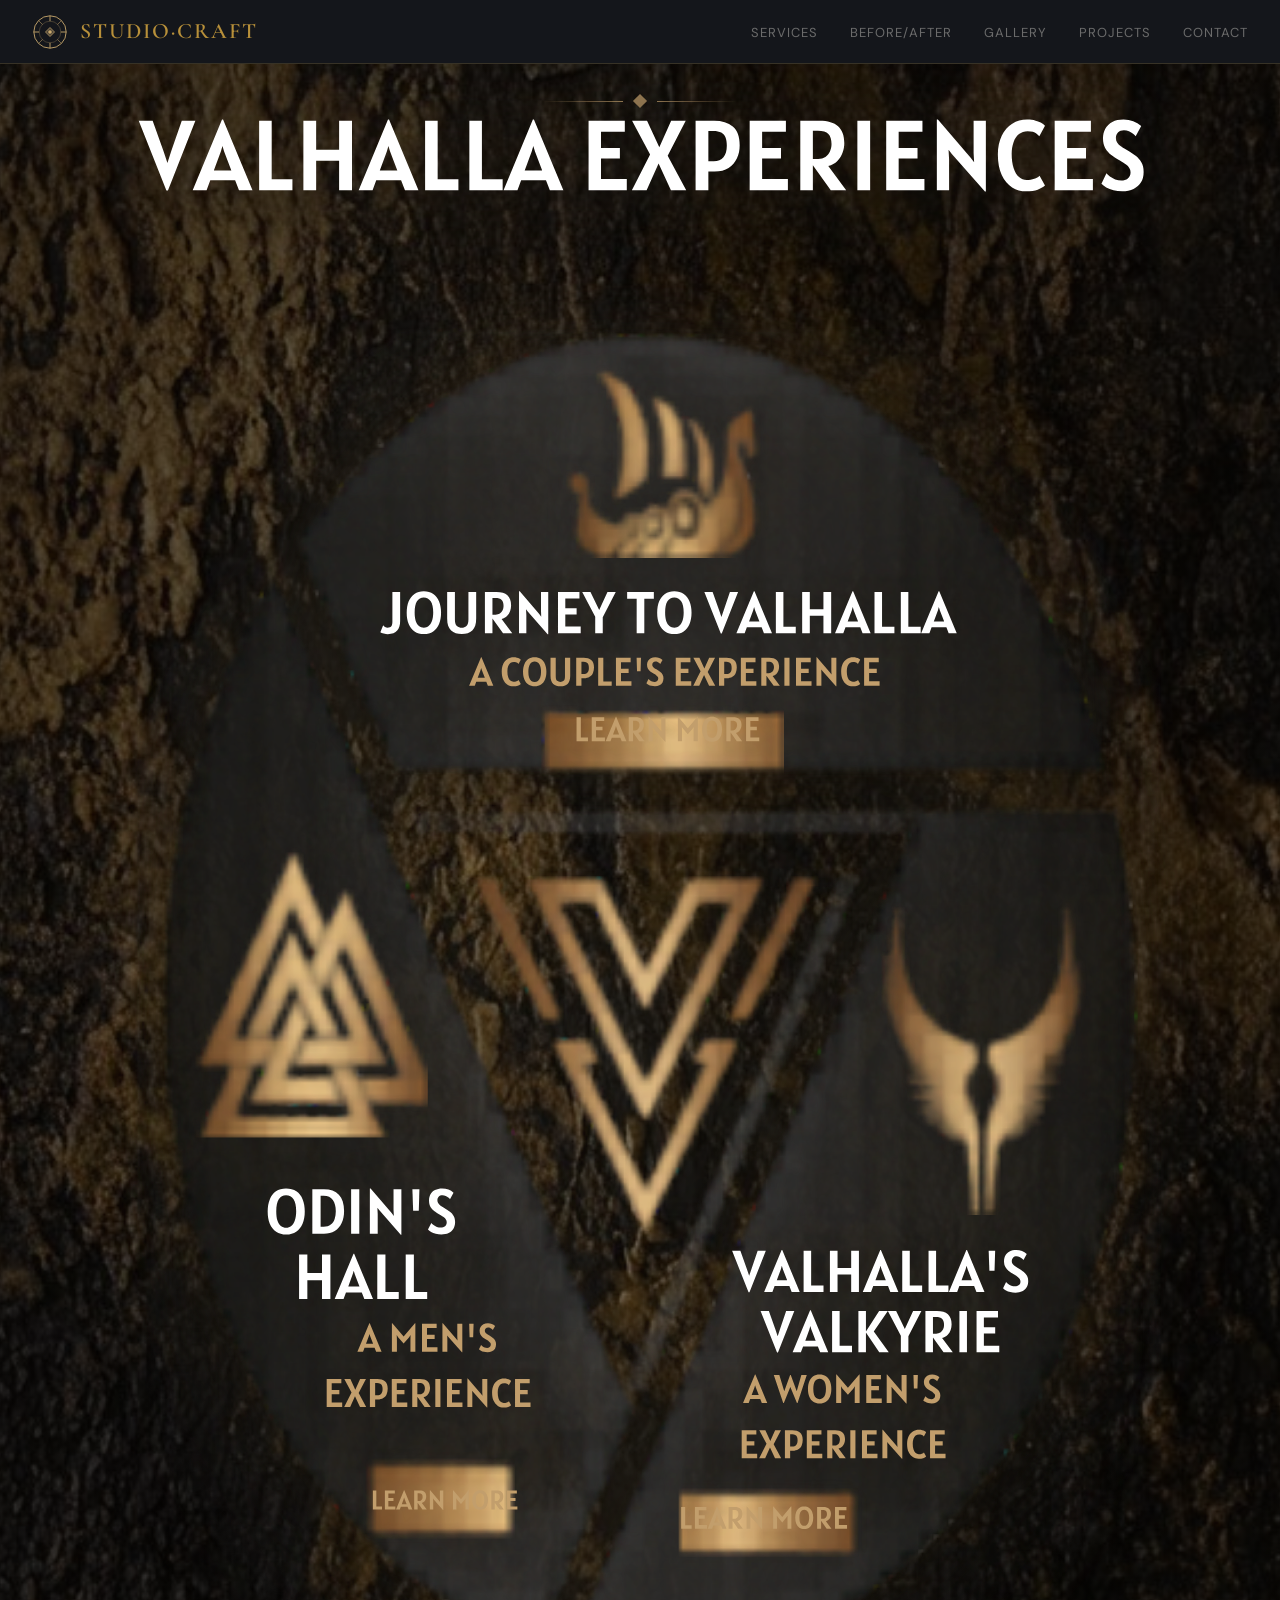
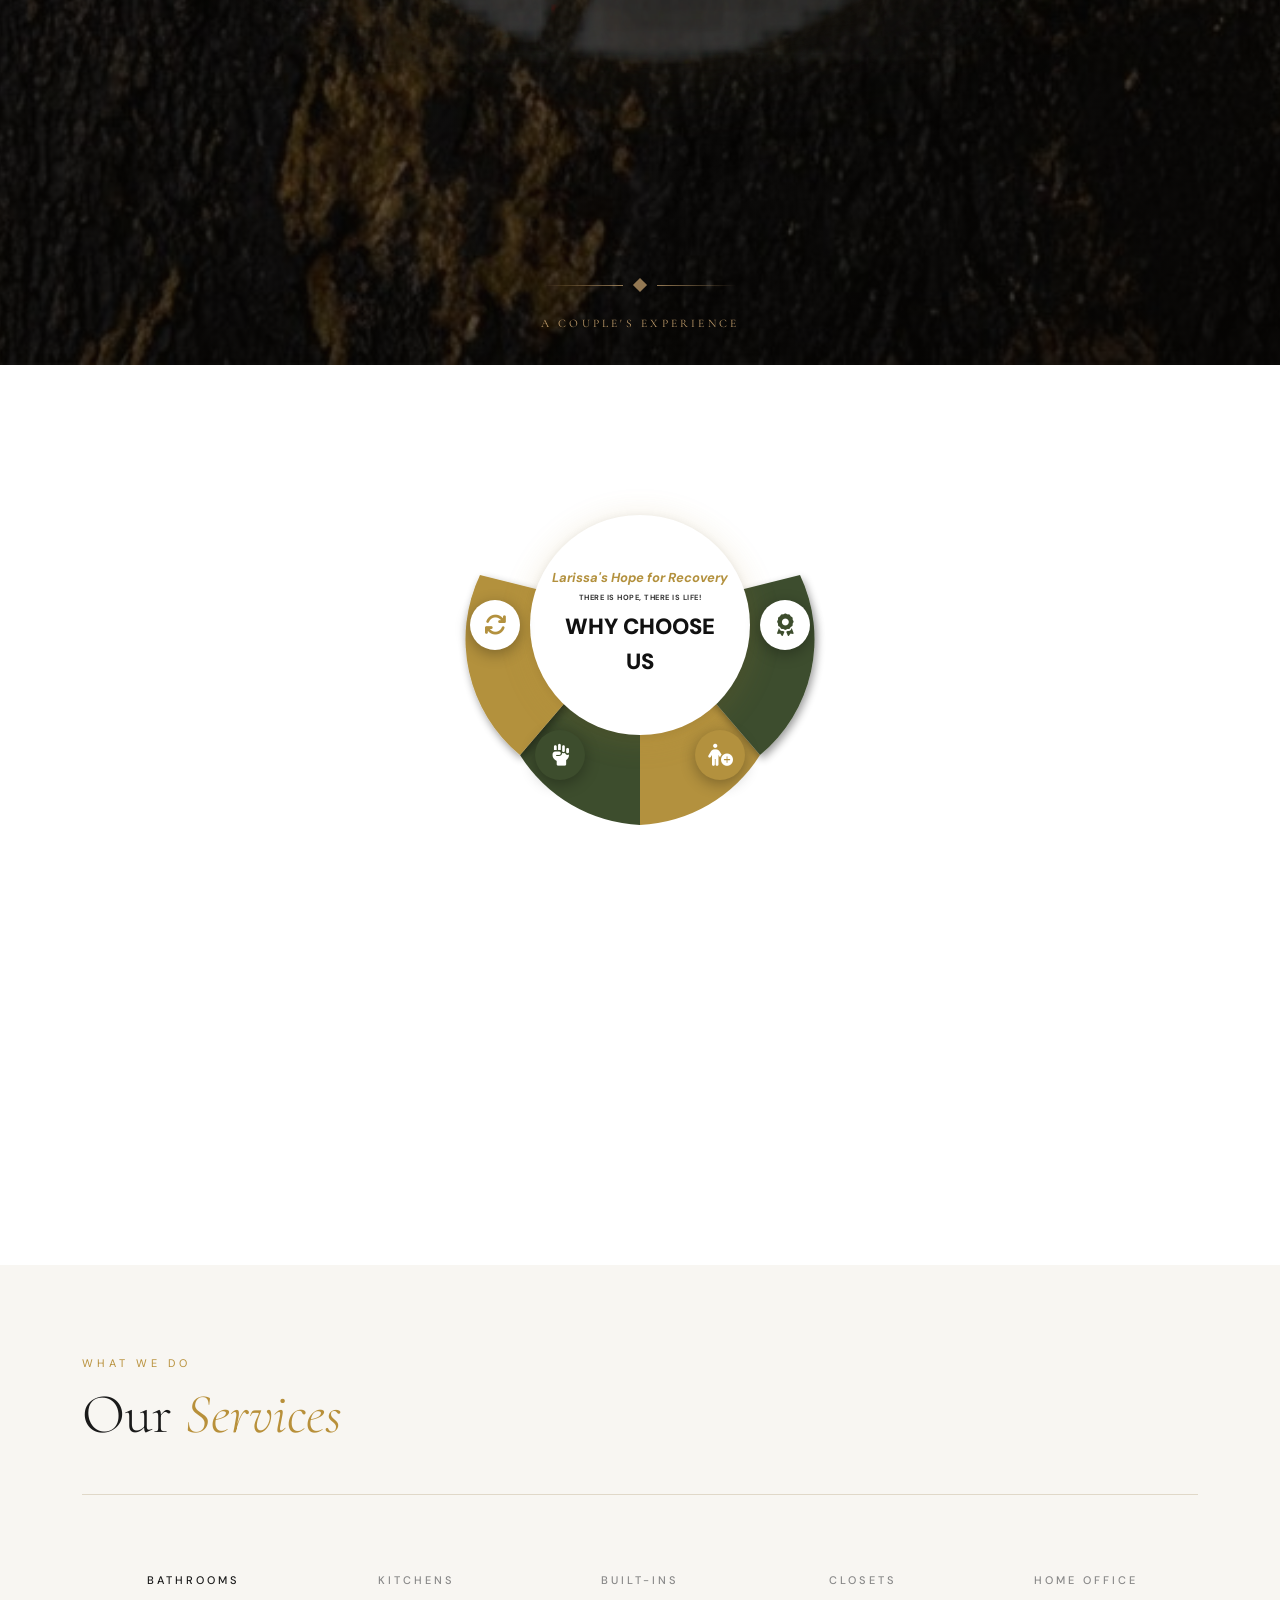
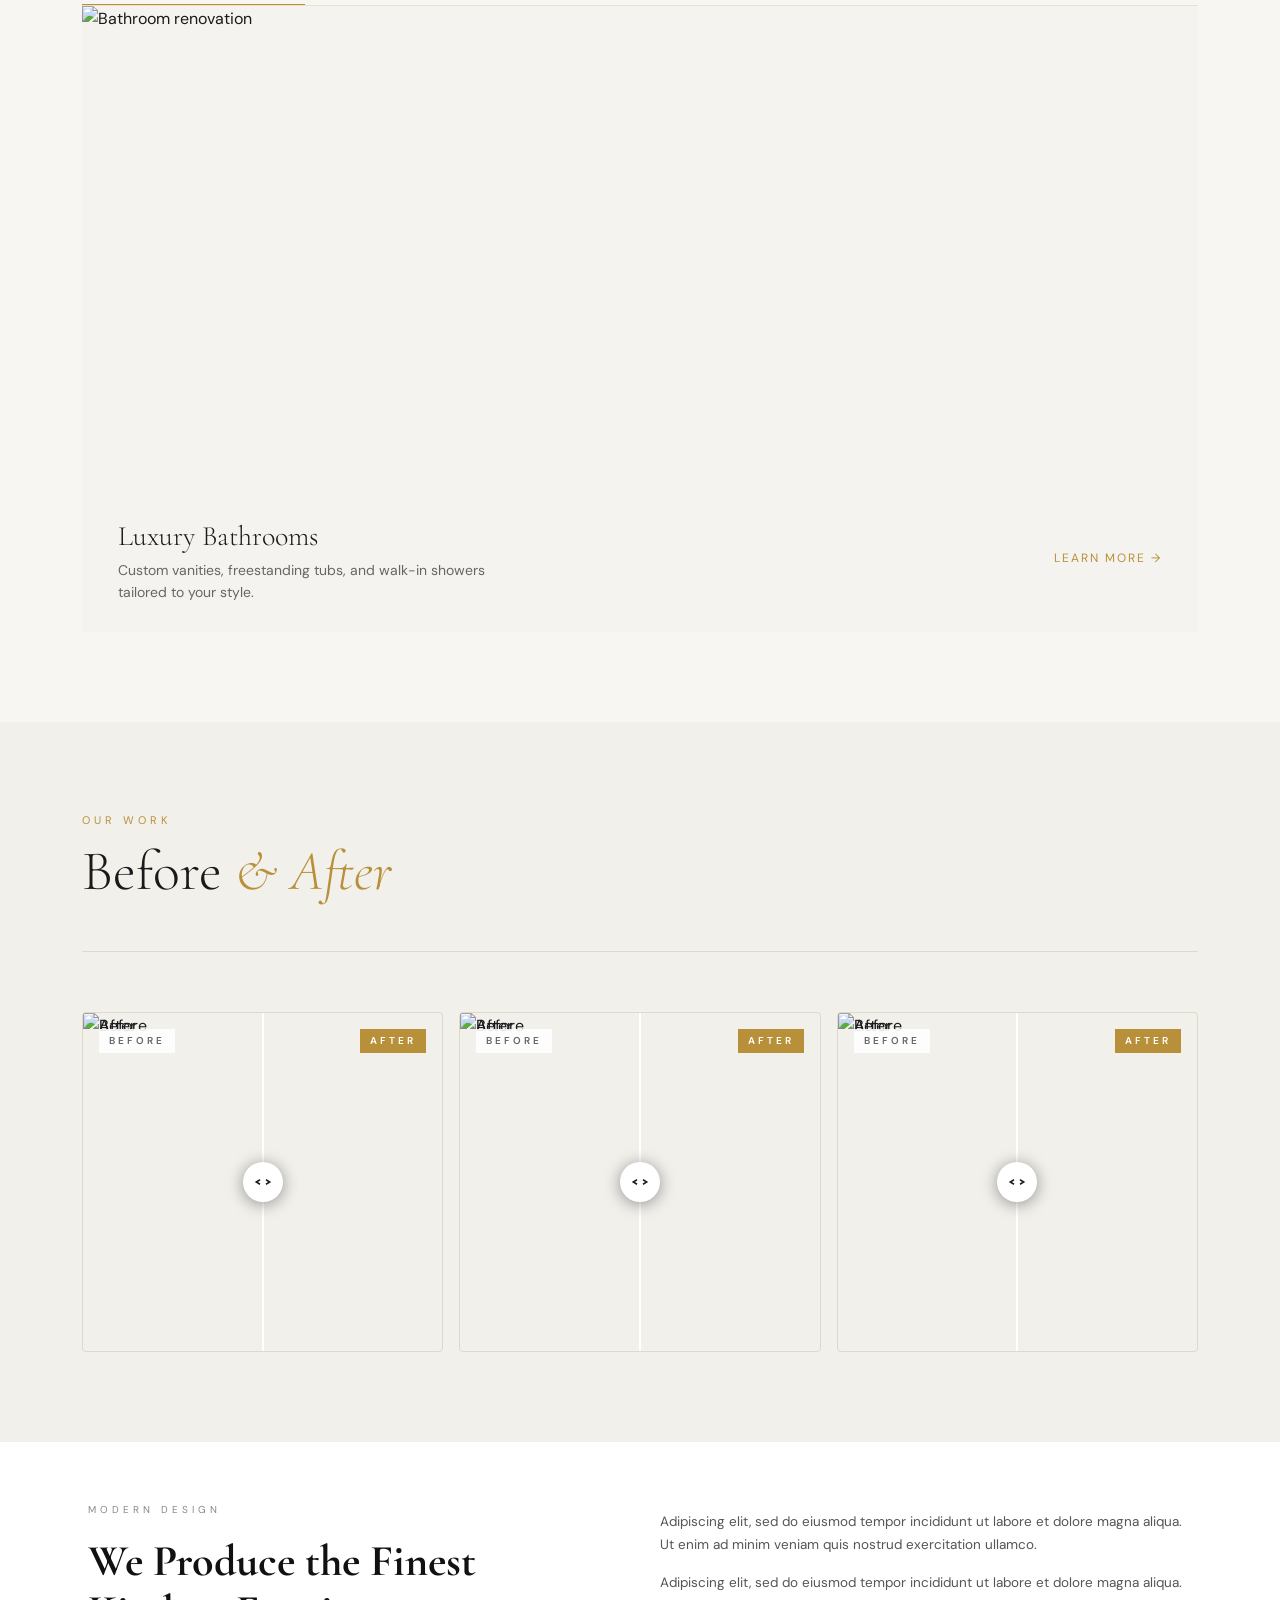
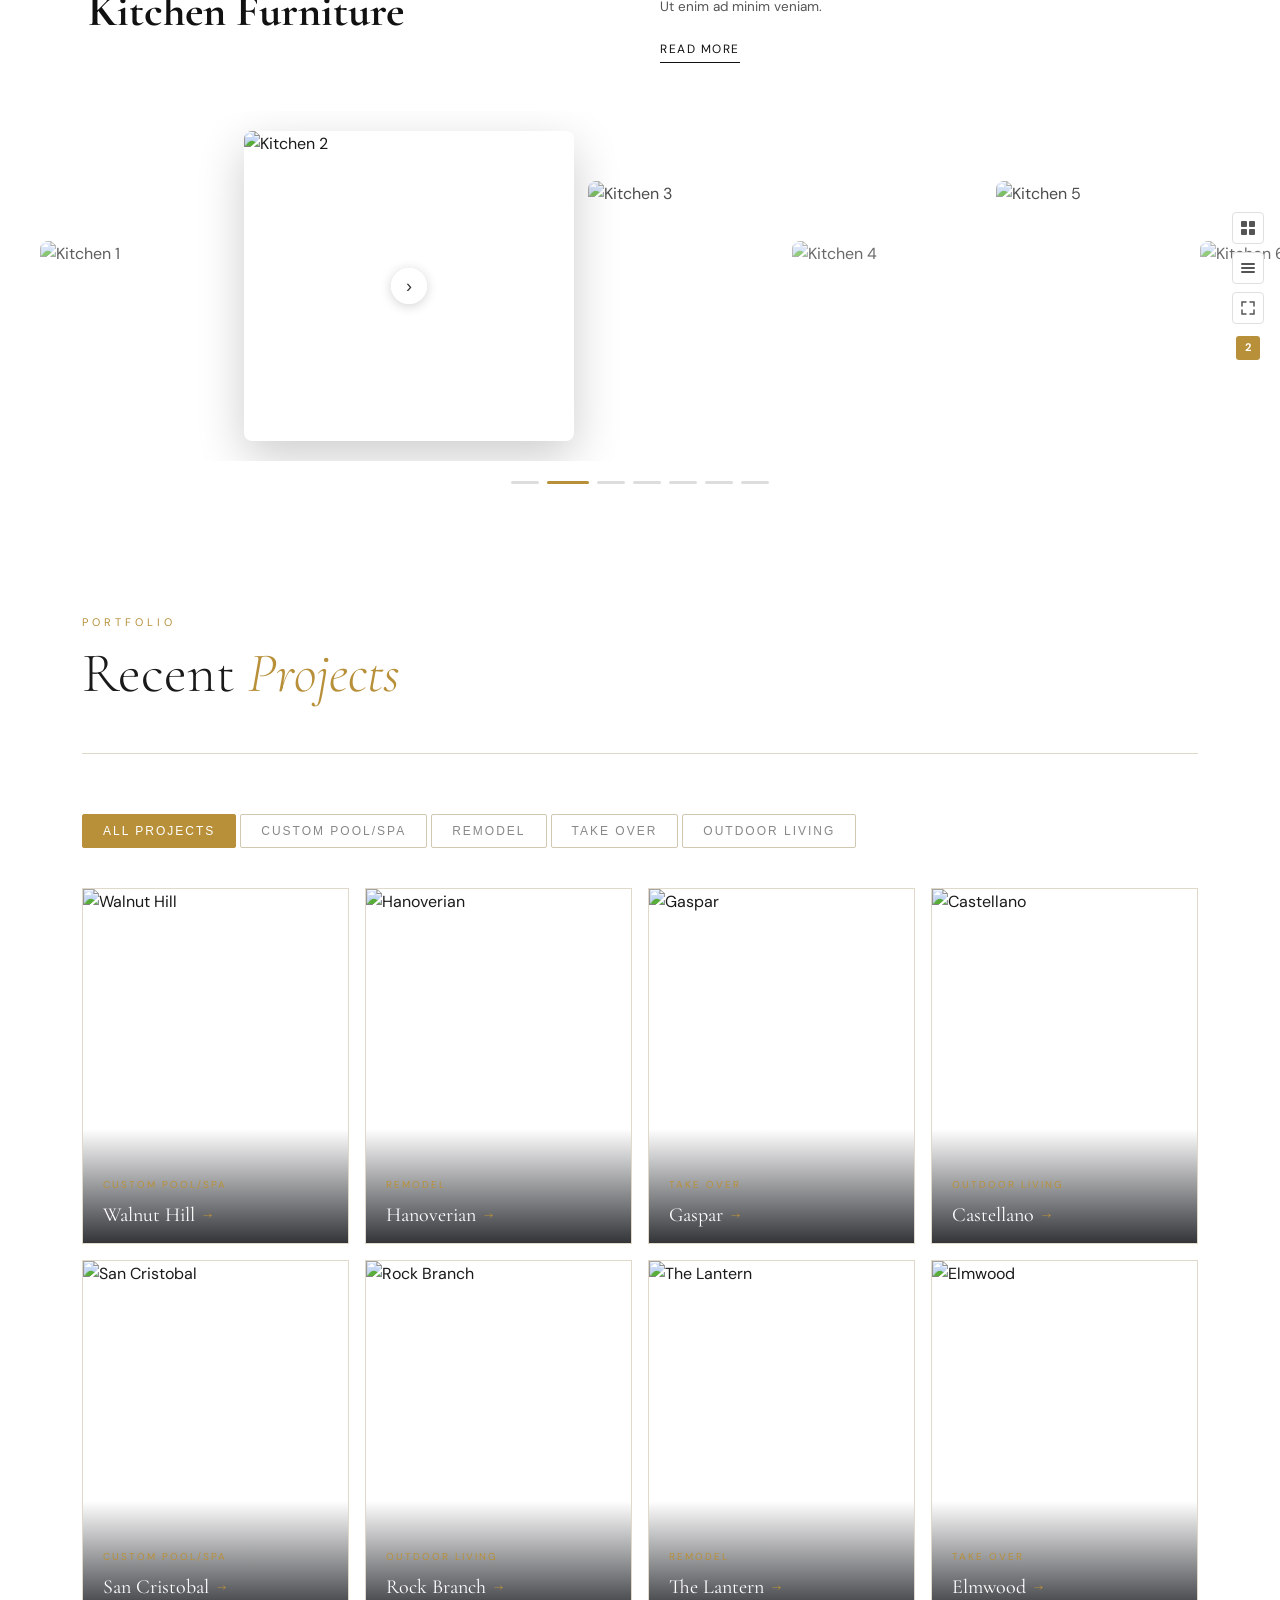
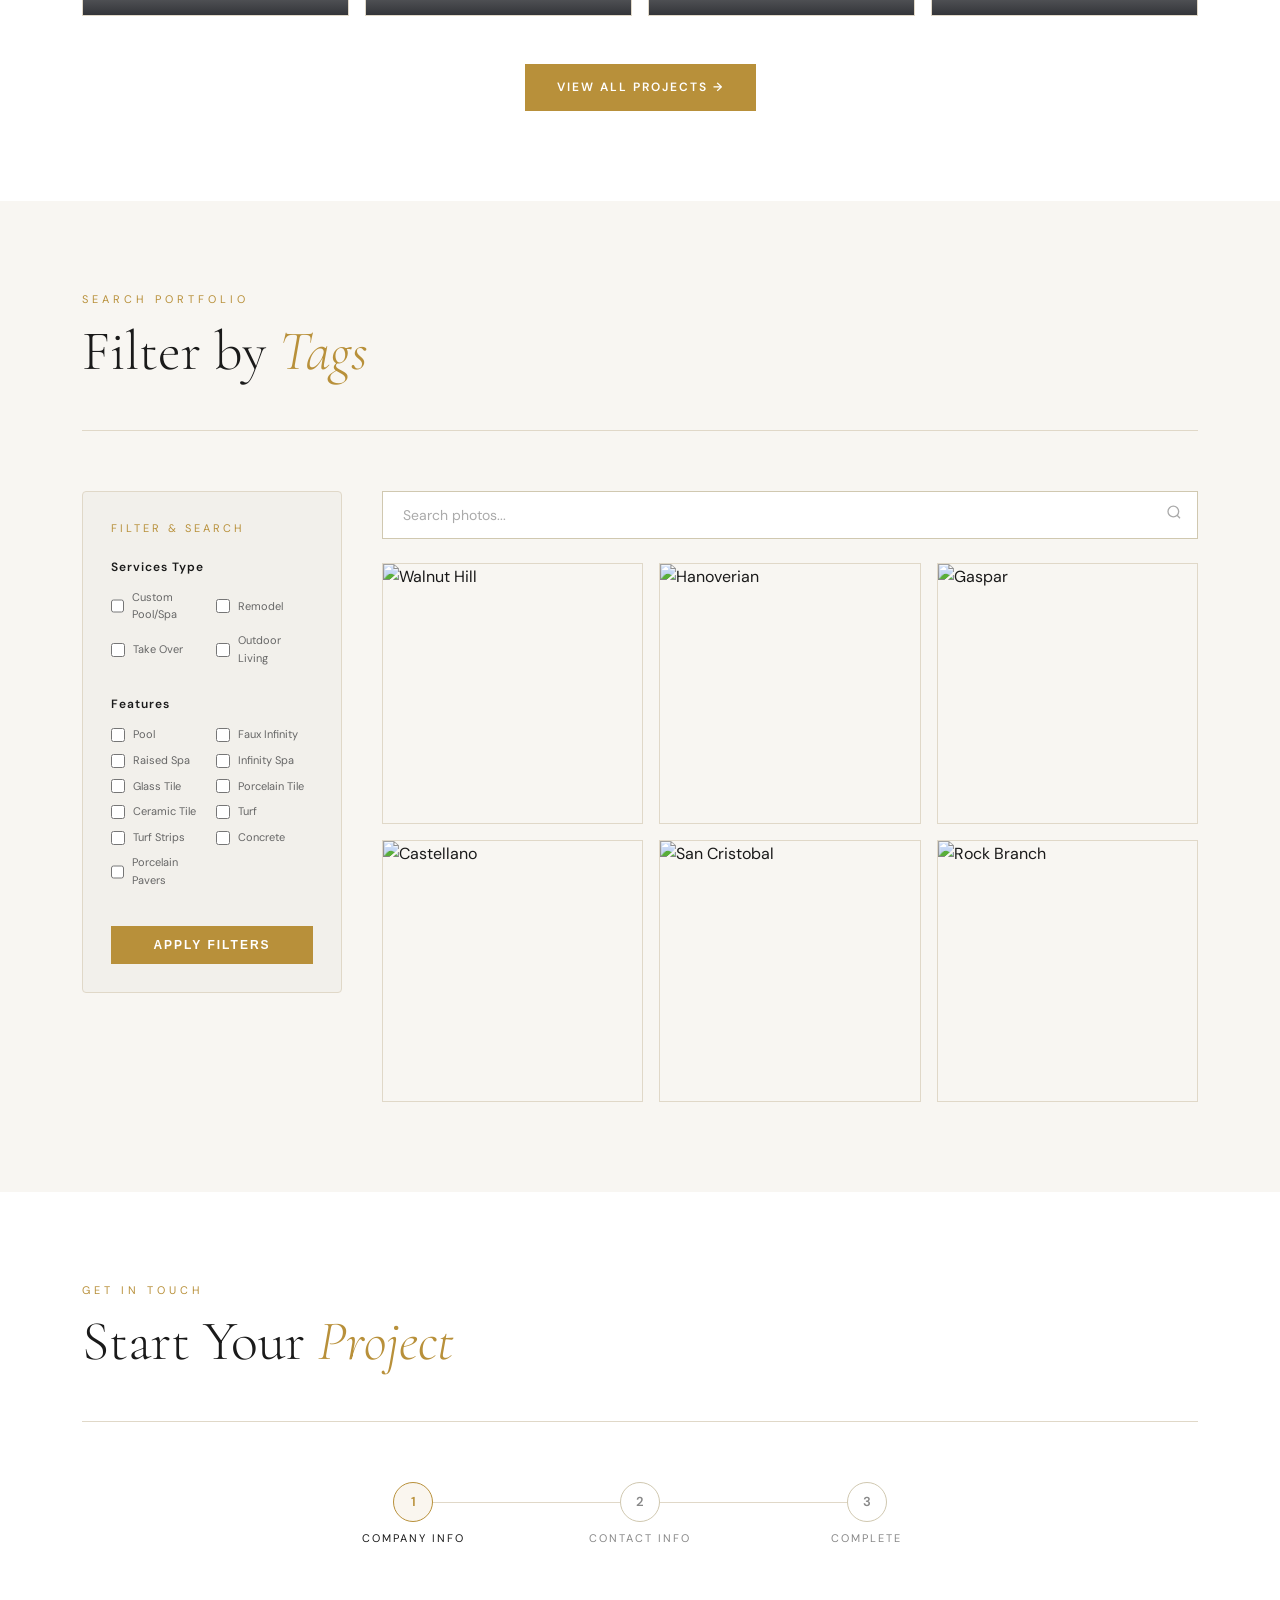
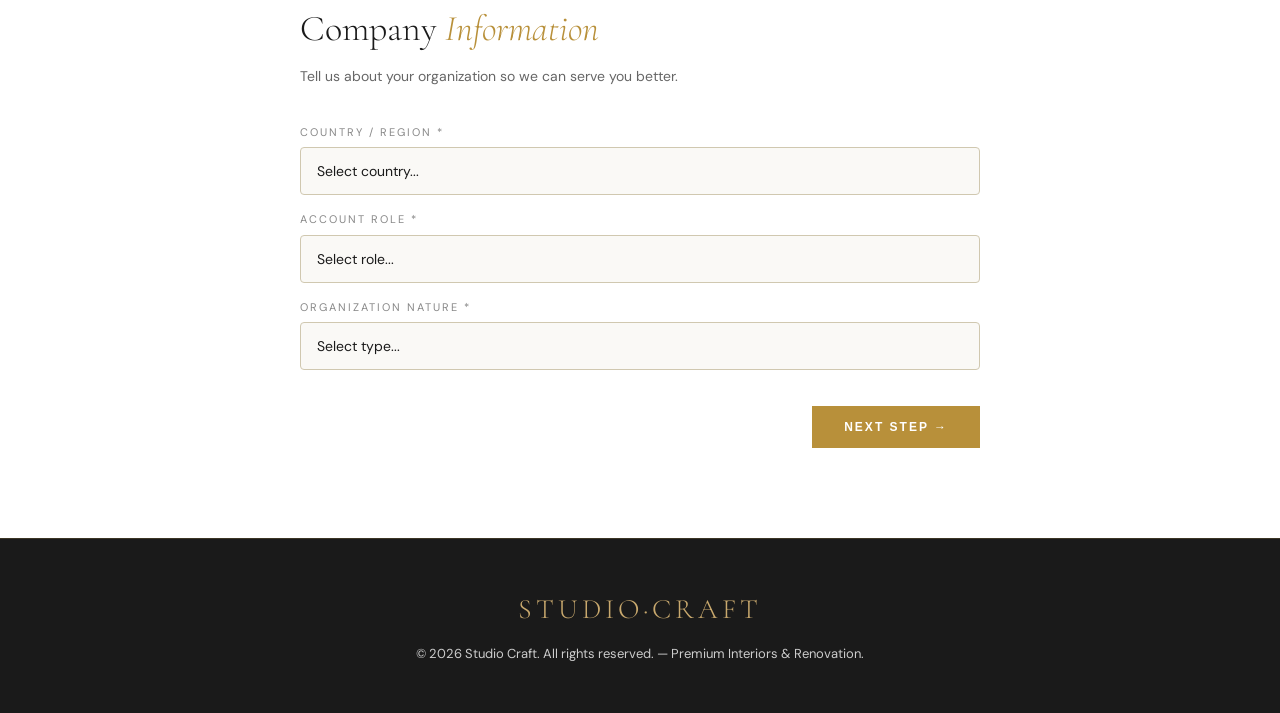
==== commit d4f458ec: "Refactor rotation gallery script for clarity and functionality" ====
--- a/index.html
+++ b/index.html
@@ -496,102 +496,103 @@
 <script src="script.js"></script>
 
 <script>
-// ── Rotation Gallery v2 ──
+// ── Rotation Gallery v2 — Image 2 style: flat baseline, alternating big/small ──
 (function() {
-  var cards = Array.from(document.querySelectorAll('.rg2-card'));
-  var dots  = Array.from(document.querySelectorAll('.rg2-dot'));
-  var badge = document.getElementById('rg2Badge');
-  var navBtn = document.getElementById('rg2NavBtn');
-  var total = cards.length;
-  var active = 2; // start at center
-  var lastDirection = 'right'; // track last nav direction
+  var cards   = Array.from(document.querySelectorAll('.rg2-card'));
+  var dots    = Array.from(document.querySelectorAll('.rg2-dot'));
+  var badge   = document.getElementById('rg2Badge');
+  var navBtn  = document.getElementById('rg2NavBtn');
+  var strip   = document.getElementById('rg2Strip');
+  var total   = cards.length;
+  var active  = 1; // start at index 1 so it mirrors Image 2 (2nd card highlighted)
+
+  // Pattern for non-active cards (position relative to active in strip):
+  // pos 0 = active (handled separately)
+  // pos 1,3,5 = small  |  pos 2,4,6 = big  (alternating from active outward)
+  function getSizeClass(pos) {
+    if (pos === 0) return ''; // active card
+    return (pos % 2 === 0) ? 'rg2-big' : 'rg2-small';
+  }
 
   function setActive(i, direction) {
     active = ((i % total) + total) % total;
 
-    // Update button arrow to reflect direction
-    if (direction) lastDirection = direction;
-    if (navBtn) navBtn.textContent = lastDirection === 'left' ? '‹' : '›';
-
+    // Update nav button arrow
+    if (navBtn) navBtn.textContent = (direction === 'left') ? '‹' : '›';
+
+    // Remove all state classes
     cards.forEach(function(c) {
-      c.classList.remove('active', 'semi-active');
+      c.classList.remove('active', 'rg2-big', 'rg2-small');
     });
 
-    cards.forEach(function(c, idx) {
-      var rel = ((idx - active + total) % total + total) % total;
-      if (rel === 0) c.classList.add('active');
-      else if (rel === 1 || rel === total - 1) c.classList.add('semi-active');
+    // Reorder DOM so active card is at visual position 1 (second from left)
+    // This gives the look of Image 2: partial card on left, active 2nd, rest flowing right
+    var ACTIVE_SLOT = 1; // 0-indexed position in the visible strip
+    var reordered = [];
+    for (var j = 0; j < total; j++) {
+      reordered.push(cards[((active - ACTIVE_SLOT + j + total * 10) % total)]);
+    }
+
+    reordered.forEach(function(card, pos) {
+      var sizeClass = getSizeClass(pos);
+      if (pos === ACTIVE_SLOT) {
+        card.classList.add('active');
+      } else {
+        if (sizeClass) card.classList.add(sizeClass);
+      }
+      strip.appendChild(card);
     });
 
-    // Move nav button to active card
+    // Move nav button inside the active card
     var activeCard = cards[active];
     if (navBtn && activeCard && !activeCard.contains(navBtn)) {
       activeCard.appendChild(navBtn);
     }
 
+    // Update dots and badge
     dots.forEach(function(d, idx) { d.classList.toggle('active', idx === active); });
     if (badge) badge.textContent = active + 1;
-
-    // Reorder DOM: bring active to visual center
-    var strip = document.getElementById('rg2Strip');
-    if (!strip) return;
-    var centerPos = 3;
-    var shift = active - centerPos;
-    var reordered = [];
-    for (var j = 0; j < total; j++) {
-      reordered.push(cards[((j + shift) % total + total) % total]);
-    }
-
-    // Apply alternating big/small classes based on strip position
-    reordered.forEach(function(card, pos) {
-      card.classList.remove('rg2-big', 'rg2-small');
-      // Center card (pos 3) is always active/big via .active override
-      // Alternate: even positions = big, odd = small
-      if (pos % 2 === 0) card.classList.add('rg2-big');
-      else card.classList.add('rg2-small');
-      strip.appendChild(card);
-    });
   }
 
-  // Clicks on cards — detect left or right of active
+  // Click on any card
   cards.forEach(function(c, i) {
     c.addEventListener('click', function() {
-      var rel = ((i - active + total) % total + total) % total;
-      var dir = (rel <= total / 2) ? 'right' : 'left';
-      setActive(i, dir);
+      if (i === active) return;
+      var rel = ((i - active + total) % total);
+      setActive(i, rel <= total / 2 ? 'right' : 'left');
     });
   });
 
-  // Dots
+  // Dots click
   dots.forEach(function(d, i) {
     d.addEventListener('click', function() {
-      var dir = i > active ? 'right' : 'left';
-      setActive(i, dir);
+      setActive(i, i > active ? 'right' : 'left');
     });
   });
 
-  // Nav button — direction toggles on each click
+  // Nav button — always advances forward (right), wraps around
   if (navBtn) {
     navBtn.addEventListener('click', function(e) {
       e.stopPropagation();
-      if (lastDirection === 'right') {
+      var arrow = navBtn.textContent.trim();
+      if (arrow === '‹') {
+        setActive(active - 1, 'left');
+      } else {
         setActive(active + 1, 'right');
-      } else {
-        setActive(active - 1, 'left');
       }
     });
   }
 
-  // Keyboard
+  // Keyboard arrows
   document.addEventListener('keydown', function(e) {
-    if (e.key === 'ArrowLeft') setActive(active - 1, 'left');
+    if (e.key === 'ArrowLeft')  setActive(active - 1, 'left');
     if (e.key === 'ArrowRight') setActive(active + 1, 'right');
   });
 
-  // Init
-  setActive(2, 'right');
+  // Init — start at index 1, nav pointing right
+  setActive(active, 'right');
 })();
 </script>
 
 </body>
-</html>+</html>
--- a/style.css
+++ b/style.css
@@ -1113,34 +1113,37 @@
 .rg2-carousel-outer {
   position: relative;
   width: 100%;
-  display: flex;
-  align-items: center;
-}
-
-/* ── Strip ── */
+  overflow: hidden;
+}
+
+/* ── Strip — flat baseline, cards aligned to bottom ── */
 .rg2-strip {
   display: flex;
-  align-items: center;
-  gap: 0;
+  align-items: flex-end;       /* flat bottom baseline — Image 2 style */
+  gap: 14px;
   width: 100%;
-  padding: 40px 0 40px 0;
-  justify-content: center;
-  transition: all 0.5s cubic-bezier(0.25, 0.46, 0.45, 0.94);
-}
-
-/* ── Cards ── */
+  padding: 20px 40px 20px 40px;
+  /* no justify-content: let cards flow naturally, overflow hidden clips sides */
+  transition: transform 0.5s cubic-bezier(0.25, 0.46, 0.45, 0.94);
+  will-change: transform;
+}
+
+/* ── Default card: SMALL ── */
 .rg2-card {
   position: relative;
   flex-shrink: 0;
   overflow: hidden;
   cursor: pointer;
-  transition: all 0.5s cubic-bezier(0.25, 0.46, 0.45, 0.94);
-  /* default side card */
-  width: 180px;
-  height: 145px;
-  margin: 0 -6px;
-  opacity: 0.65;
-  border-radius: 6px;
+  transition:
+    width  0.45s cubic-bezier(0.25, 0.46, 0.45, 0.94),
+    height 0.45s cubic-bezier(0.25, 0.46, 0.45, 0.94),
+    box-shadow 0.35s ease,
+    opacity 0.35s ease;
+  border-radius: 8px;
+  /* small default */
+  width: 190px;
+  height: 200px;
+  opacity: 0.7;
 }
 .rg2-card img {
   width: 100%;
@@ -1151,50 +1154,58 @@
 }
 .rg2-card:hover img { transform: scale(1.04); }
 
-/* Active / center card — larger, raised */
+/* ── BIG variant (alternating) ── */
+.rg2-card.rg2-big {
+  width: 190px;
+  height: 260px;
+  opacity: 0.78;
+}
+
+/* ── SMALL variant (alternating) ── */
+.rg2-card.rg2-small {
+  width: 190px;
+  height: 200px;
+  opacity: 0.65;
+}
+
+/* ── Active card — tallest, full opacity, shadow ── */
 .rg2-card.active {
-  width: 270px;
-  height: 210px;
+  width: 330px;
+  height: 310px;
   opacity: 1;
   z-index: 10;
-  box-shadow: 0 20px 60px rgba(0,0,0,0.22);
-  border-radius: 6px;
-  margin: 0 6px;
-  transform: translateY(-20px);
-}
-
-/* Semi-active neighbors */
-.rg2-card.semi-active {
-  width: 220px;
-  height: 175px;
-  opacity: 0.85;
-  z-index: 5;
-  transform: translateY(-8px);
-  box-shadow: 0 8px 24px rgba(0,0,0,0.10);
-}
-
-/* Nav button on center card */
+  box-shadow: 0 16px 48px rgba(0,0,0,0.20);
+  border-radius: 8px;
+  cursor: default;
+  /* NO translateY — stays on flat baseline */
+}
+
+/* ── Nav button: small circle on the active card, top-left area ── */
 .rg2-nav-btn {
   position: absolute;
   top: 50%;
   left: 50%;
   transform: translate(-50%, -50%);
-  width: 40px;
-  height: 40px;
+  width: 36px;
+  height: 36px;
   border-radius: 50%;
-  background: rgba(201,169,110,0.92);
+  background: rgba(255,255,255,0.92);
   border: none;
-  color: #fff;
-  font-size: 20px;
+  color: #333;
+  font-size: 18px;
   line-height: 1;
   cursor: pointer;
   display: flex;
   align-items: center;
   justify-content: center;
-  transition: background 0.2s;
+  transition: background 0.2s, transform 0.15s;
   z-index: 20;
-}
-.rg2-nav-btn:hover { background: rgba(176,140,80,1); }
+  box-shadow: 0 2px 12px rgba(0,0,0,0.18);
+}
+.rg2-nav-btn:hover {
+  background: #fff;
+  transform: translate(-50%, -50%) scale(1.12);
+}
 
 /* ── Right side vertical controls ── */
 .rg2-side-controls {
@@ -1244,17 +1255,20 @@
   display: flex;
   justify-content: center;
   gap: 8px;
-  padding: 16px 0 40px 0;
+  padding: 20px 0 40px 0;
 }
 .rg2-dot {
-  width: 32px;
+  width: 28px;
   height: 3px;
   background: #ddd;
   border-radius: 2px;
   cursor: pointer;
-  transition: background 0.3s;
-}
-.rg2-dot.active { background: var(--gold, #c9a96e); }
+  transition: background 0.3s, width 0.3s;
+}
+.rg2-dot.active {
+  background: var(--gold, #c9a96e);
+  width: 42px;
+}
 
 /* ── Responsive ── */
 @media (max-width: 900px) {
@@ -1263,18 +1277,20 @@
     gap: 20px;
     padding: 0 24px;
   }
-  .rg2-card { width: 160px; height: 130px; }
-  .rg2-card.active { width: 220px; height: 170px; }
-  .rg2-card.semi-active { width: 185px; height: 148px; }
+  .rg2-card { width: 140px; height: 160px; }
+  .rg2-card.rg2-big { width: 140px; height: 200px; }
+  .rg2-card.active { width: 240px; height: 230px; }
+  .rg2-strip { gap: 10px; padding: 20px 20px; }
 }
 
 @media (max-width: 600px) {
   .rg2-hero { padding: 0 16px; margin-bottom: 32px; }
-  .rg2-card { width: 110px; height: 88px; margin: 0 -4px; }
-  .rg2-card.active { width: 165px; height: 130px; transform: translateY(-16px); }
-  .rg2-card.semi-active { width: 130px; height: 104px; transform: translateY(-6px); }
+  .rg2-card { width: 100px; height: 120px; }
+  .rg2-card.rg2-big { width: 100px; height: 150px; }
+  .rg2-card.active { width: 170px; height: 175px; }
+  .rg2-strip { gap: 8px; padding: 16px 16px; }
   .rg2-side-controls { display: none; }
-  .rg2-nav-btn { width: 32px; height: 32px; font-size: 16px; }
+  .rg2-nav-btn { width: 30px; height: 30px; font-size: 15px; }
 }
 
 /* ── rg2 specificity override fixes ── */
@@ -1619,4 +1635,4 @@
 .rg-thumb-mini.active {
   background: #b3913e;   /* swap to your brand colour */
   width: 40px;
-}+}
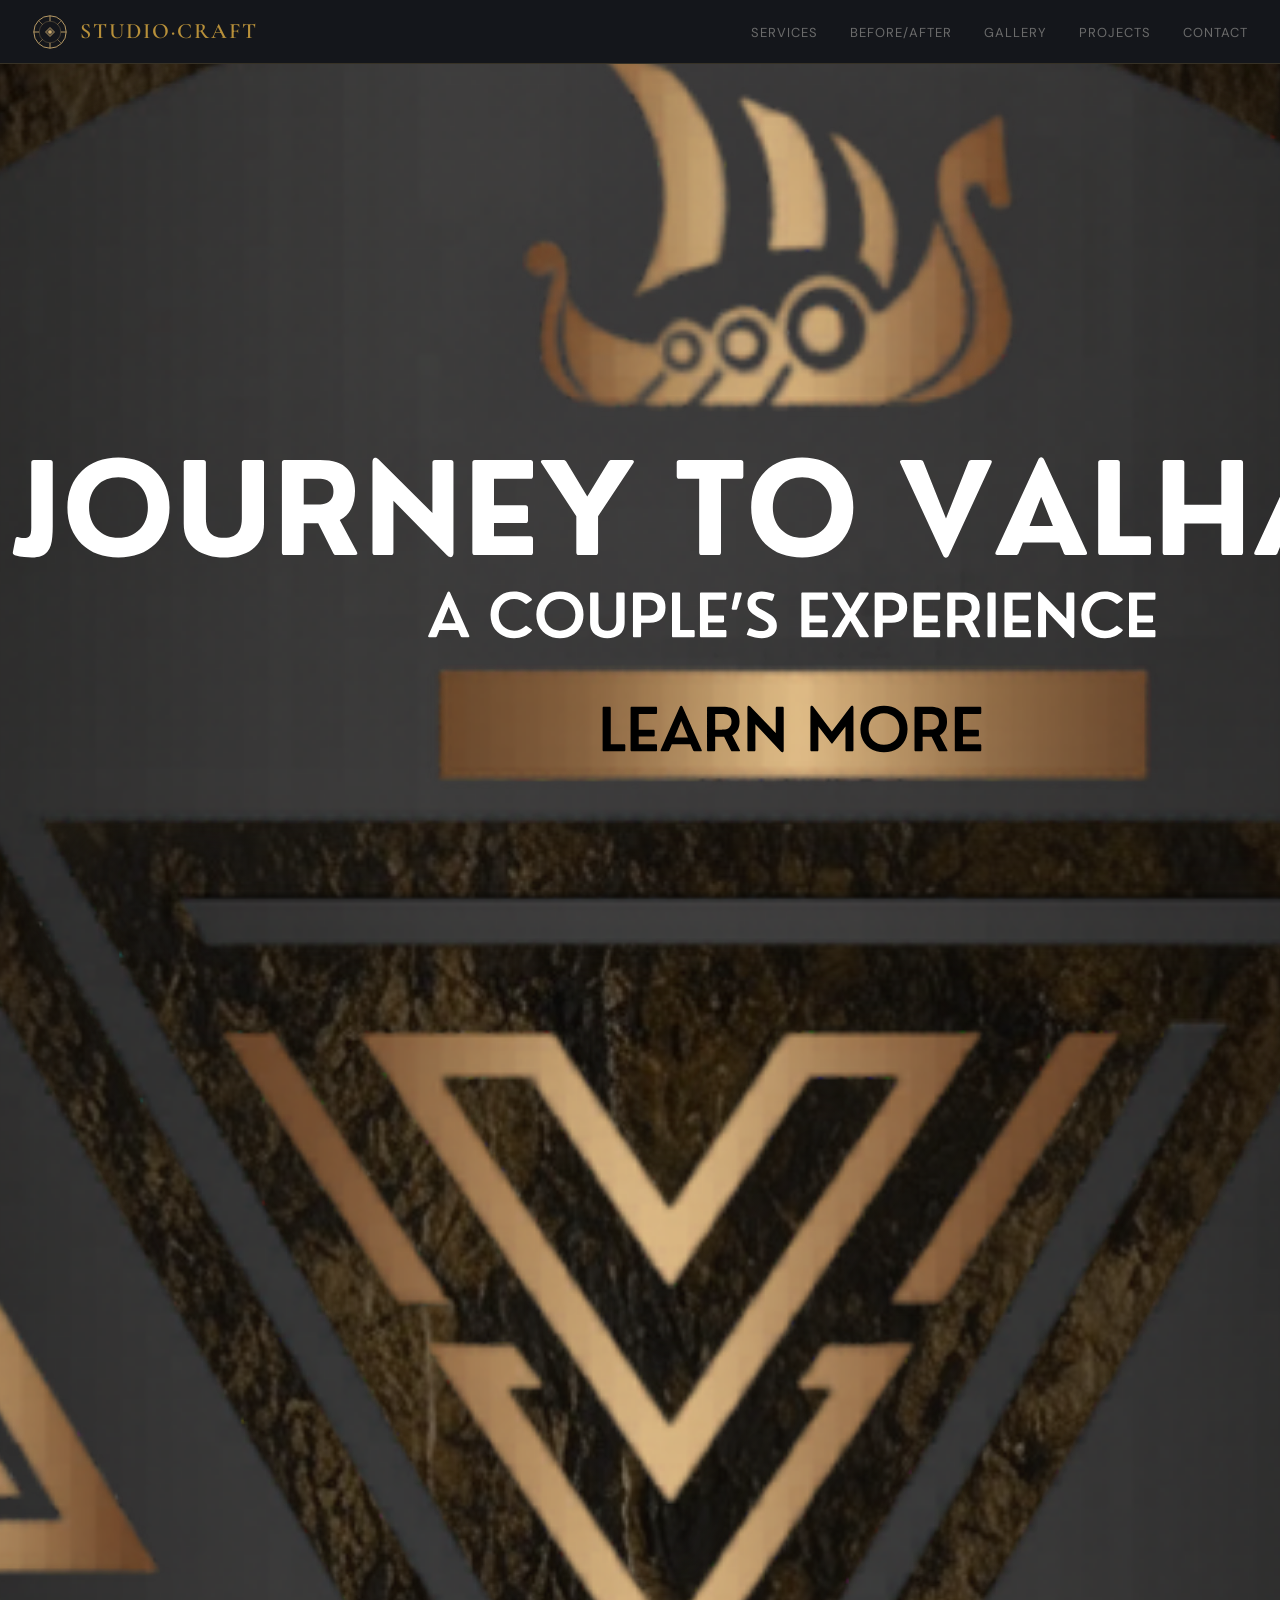
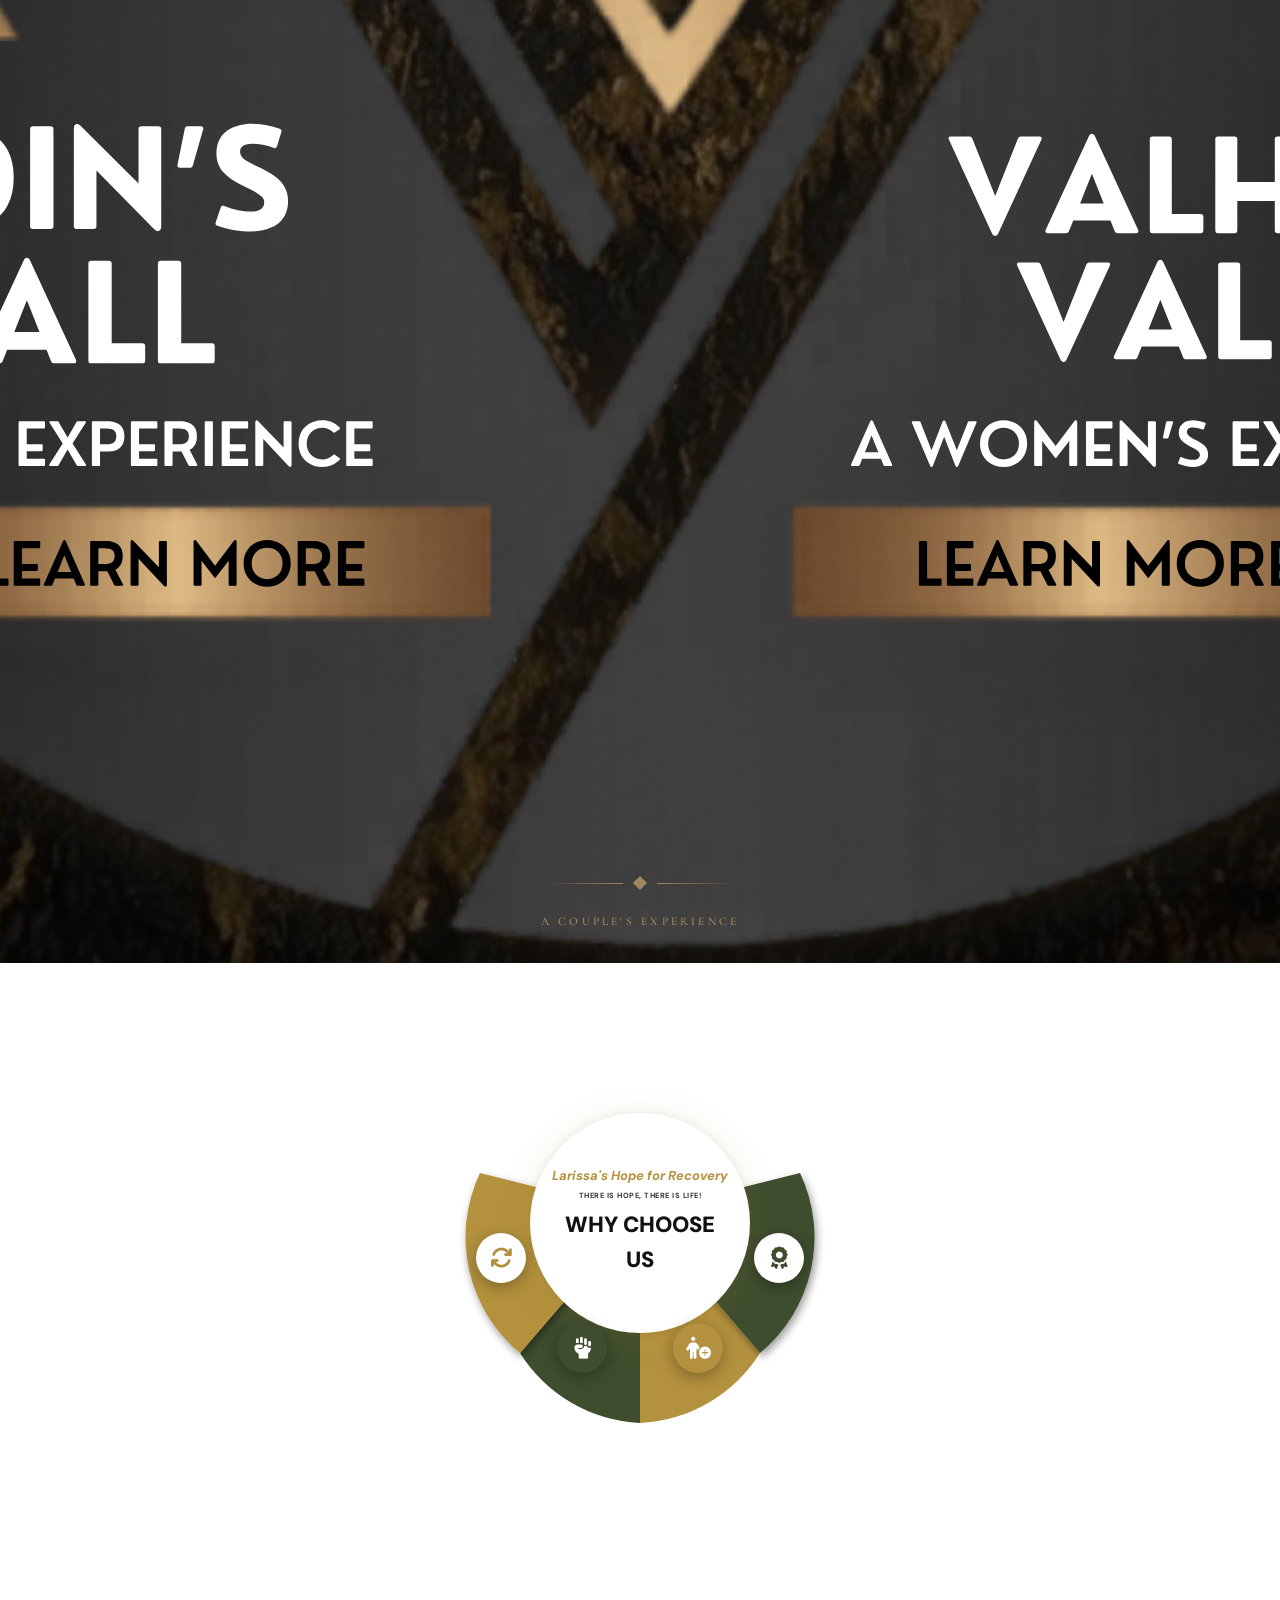
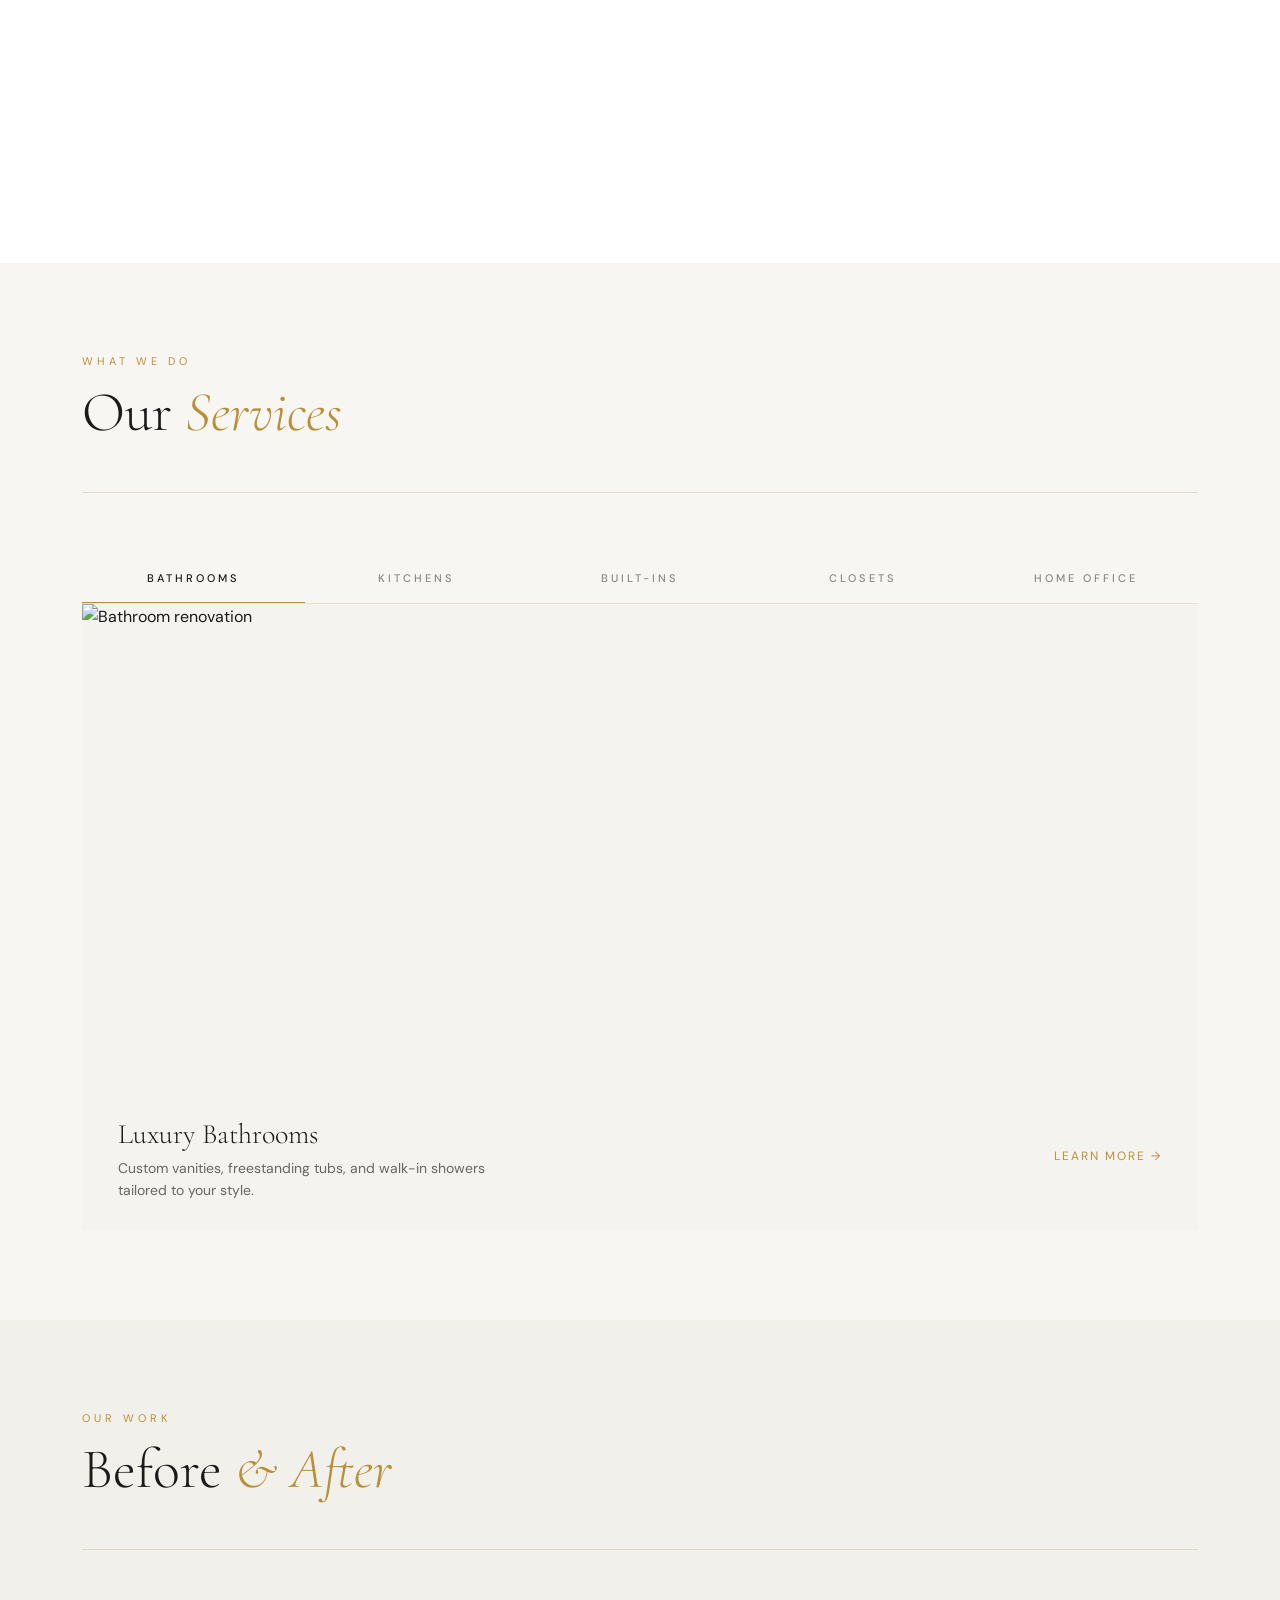
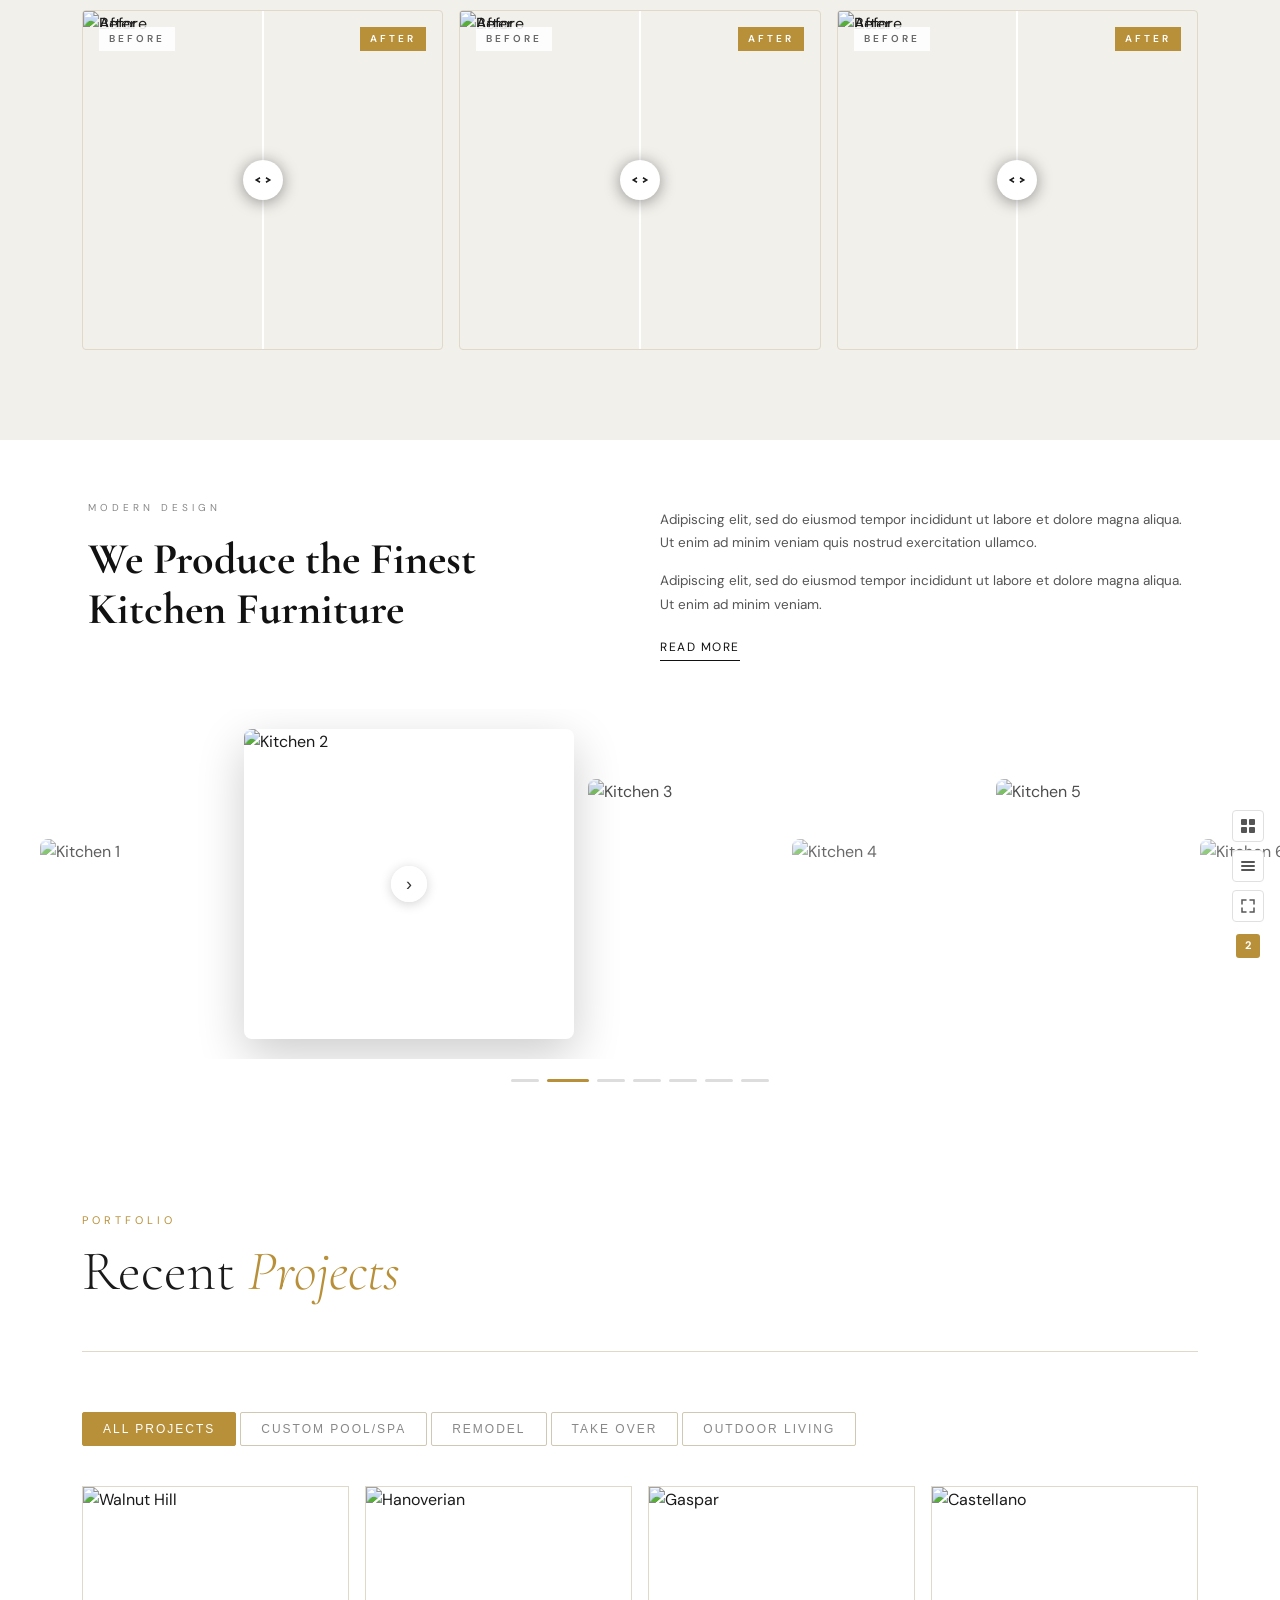
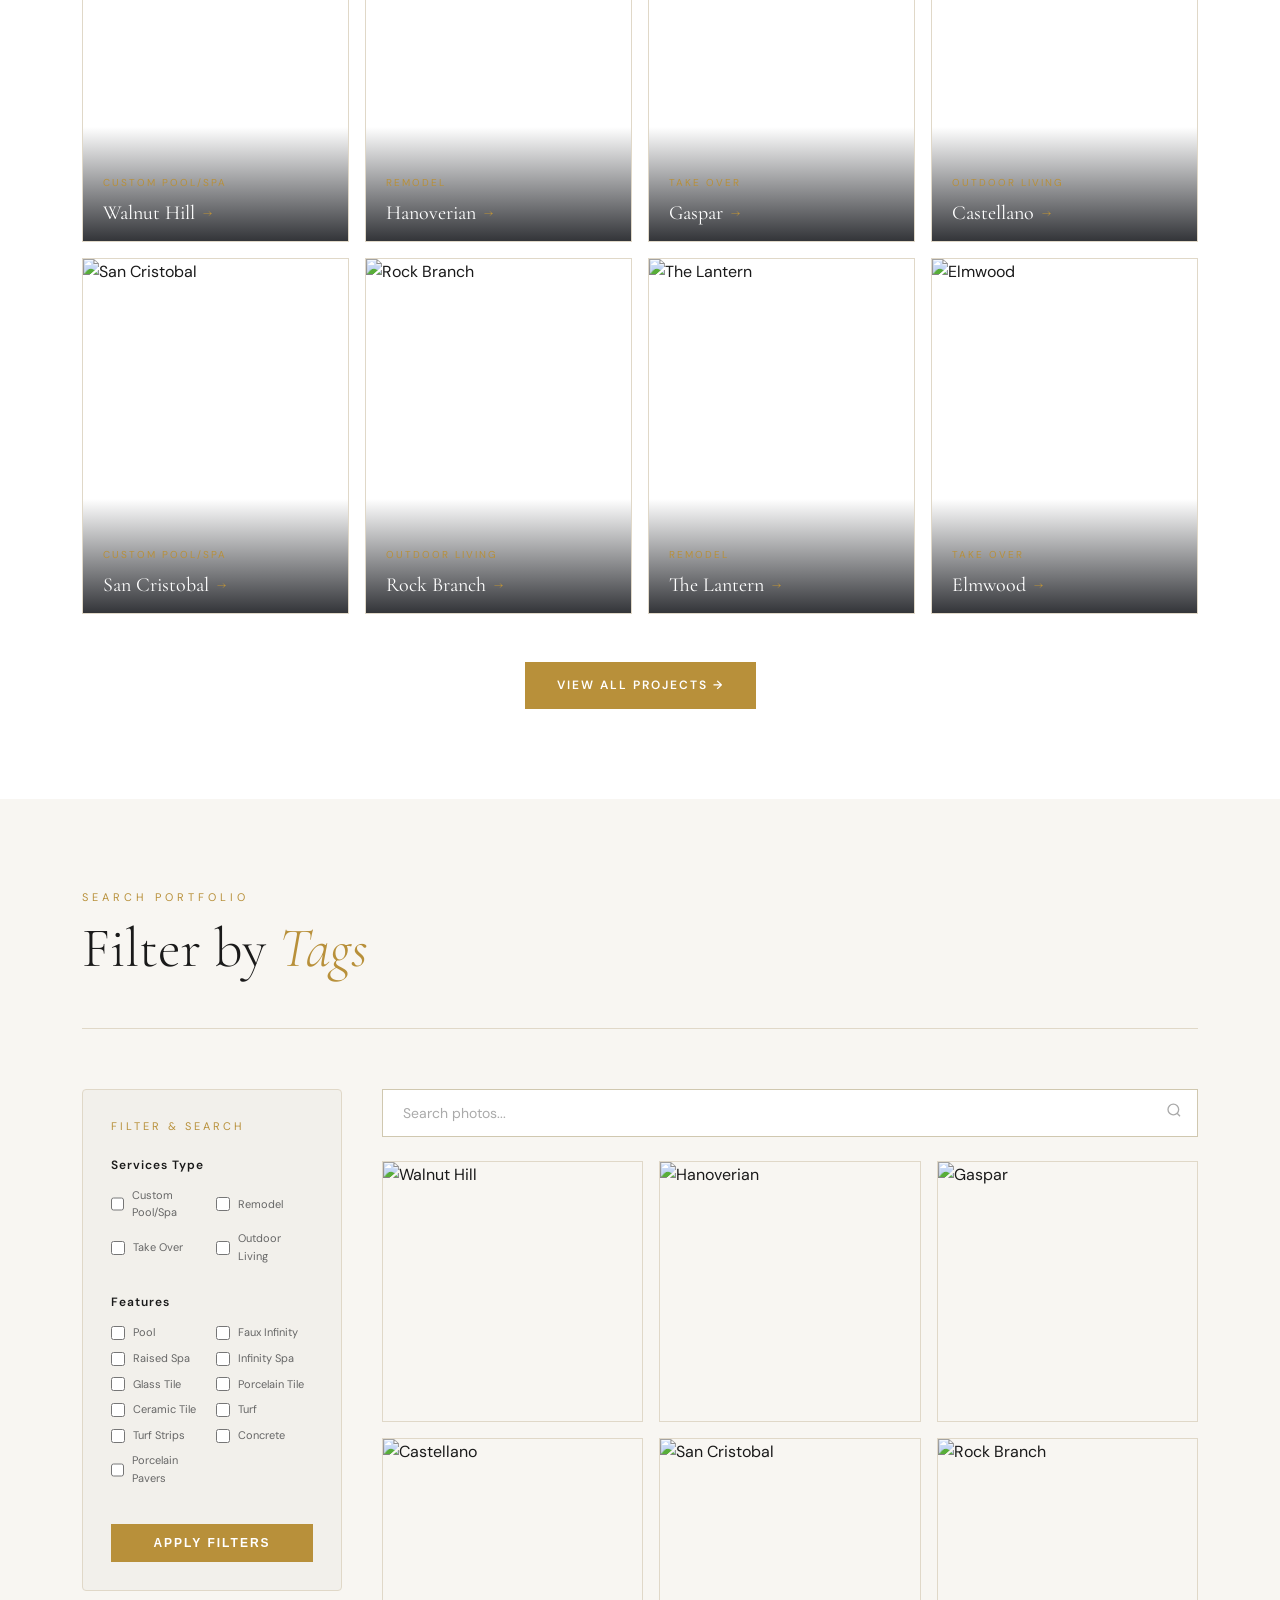
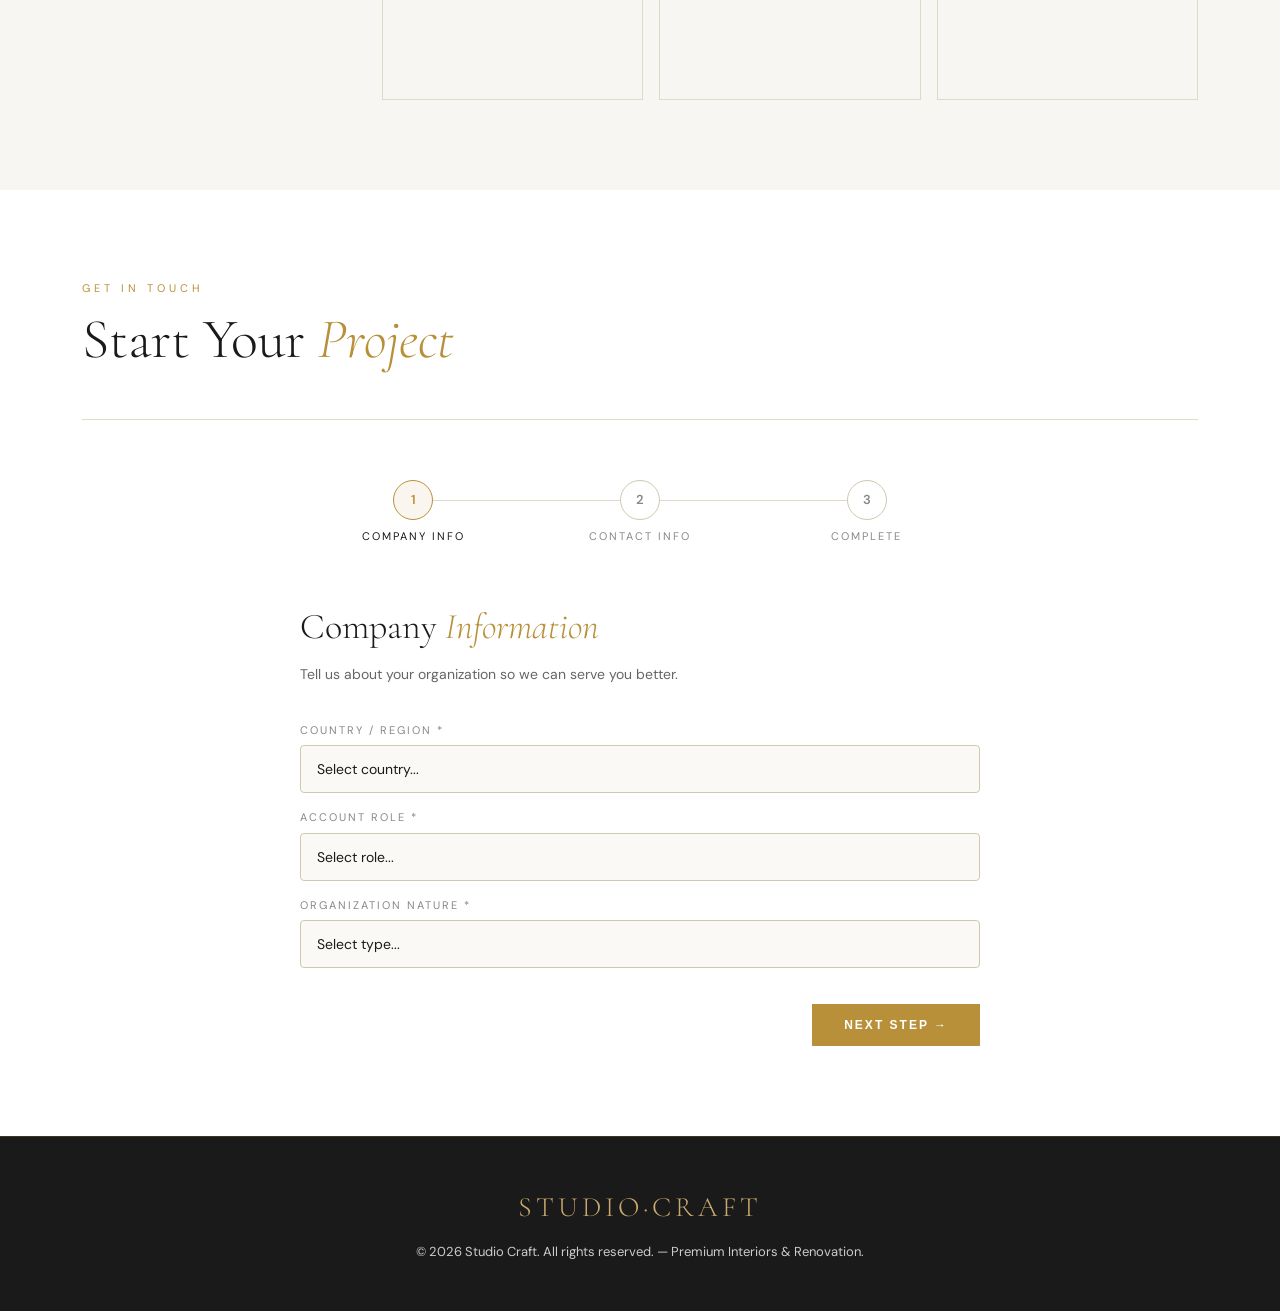
==== commit e344fbf5: "Update index.html" ====
--- a/index.html
+++ b/index.html
@@ -17,21 +17,52 @@
     <span>Schedule Your</span>
     <span>Free Estimate</span>
   </div>
-  <div class="scroll-cta-fields">
-    <input type="text" placeholder="First Name"/>
-    <input type="text" placeholder="Last Name"/>
-    <input type="email" placeholder="Email Address"/>
-    <input type="text" placeholder="Zip Code"/>
-    <select>
-      <option value="">Service</option>
-      <option>Bathrooms</option>
-      <option>Kitchens</option>
-      <option>Built-Ins</option>
-      <option>Closets</option>
-      <option>Home Office</option>
-    </select>
-  </div>
-  <button class="scroll-cta-btn">Submit →</button>
+
+  <div class="scroll-cta-form">
+    <!-- Row 1 -->
+    <div class="scroll-cta-row">
+      <input type="text" placeholder="First Name"/>
+      <input type="text" placeholder="Last Name"/>
+      <input type="email" placeholder="Email Address"/>
+      <input type="text" placeholder="Zip Code"/>
+    </div>
+    <!-- Row 2 -->
+    <div class="scroll-cta-row">
+      <input type="text" placeholder="City"/>
+      <input type="tel" placeholder="Phone Number"/>
+      <input type="text" placeholder="Street Address"/>
+      <select>
+        <option value="">Service</option>
+        <option>Bathrooms</option>
+        <option>Kitchens</option>
+        <option>Built-Ins</option>
+        <option>Closets</option>
+        <option>Home Office</option>
+      </select>
+    </div>
+  </div>
+
+  <!-- reCAPTCHA + Submit -->
+  <div class="scroll-cta-actions">
+    <div class="scroll-cta-recaptcha">
+      <label class="recaptcha-box">
+        <input type="checkbox" id="notRobot"/>
+        <span class="recaptcha-checkbox"></span>
+        <span class="recaptcha-label">I'm not a robot</span>
+      </label>
+      <div class="recaptcha-logo">
+        <svg viewBox="0 0 64 64" xmlns="http://www.w3.org/2000/svg" width="32" height="32">
+          <circle cx="32" cy="32" r="30" fill="#4A90D9" opacity="0.15"/>
+          <path d="M32 8 C18.7 8 8 18.7 8 32 C8 45.3 18.7 56 32 56 C45.3 56 56 45.3 56 32 C56 18.7 45.3 8 32 8Z" fill="none" stroke="#4A90D9" stroke-width="2"/>
+          <path d="M20 32 L28 40 L44 24" stroke="#4A90D9" stroke-width="3" fill="none" stroke-linecap="round"/>
+        </svg>
+        <span class="recaptcha-brand">reCAPTCHA</span>
+        <span class="recaptcha-terms">Privacy · Terms</span>
+      </div>
+    </div>
+    <button class="scroll-cta-btn">SUBMIT</button>
+  </div>
+
   <div class="scroll-cta-contact">
     <span>📞 <strong>651-439-1760</strong></span>
     <span>📞 <strong>218-849-6675</strong></span>
@@ -83,7 +114,7 @@
     </div>
 
     <div class="couples-card-frame">
-      <svg xmlns="http://www.w3.org/2000/svg" xmlns:xlink="http://www.w3.org/1999/xlink" width="630" zoomAndPan="magnify" viewBox="0 0 472.5 308.999992" height="412" preserveAspectRatio="xMidYMid meet" version="1.0"><metadata><c2pa:manifest xmlns:c2pa="http://c2pa.org/manifest">[base64]/cZfCJ32LOz17AAAAB9Y2JvcqVqZXhjbHVzaW9uc4GiZXN0YXJ0GQERZmxlbmd0aBlYKGRuYW1lbmp1bWJmIG1hbmlmZXN0Y2FsZ2ZzaGEyNTZkaGFzaFgg0xQSsEgZl9uLstW2KF+z6kip+mSz/[base64]/[base64]/bMIqFzu6nkkY3XaslfWCN0tTtW8CChPA7qgFHSA2gn7G9u22LbPqCHoqlvSKnSHMGJOBldCphZMxuq/miU6nX9cssLC6zDmZxLnXjQs35lKnZobKFdD0KuhcUCJPvWsvs12pHP/cPMOt6rxFzdAdt9EmtHlhrPhW3oavx7IlEPMNLLvjpFKwJRLIpSbV4+o0rsm/Buf7AP8Co984I+FKtqTMyK/WrGbYggQzsmz3hG/QP3s45SMQYS+Wcy7D/WO+168aad29Kx45dviuUCBIFtsCY1NbB0v49oegmFve+2/2AV7JZjLIXqhve6CrFmdZbDCg++6XK88ehHV7/2jOr6o29RtffmtOAAM6X9UZbEC8A3mp1ue/VQlI/S34I1hXvZhIM33zq4gkPbCxA2AZvqmmaAF74rzwRQ3T5/dhXDfPhYJkcfrYWIdNWZFnpg6WVOgFV+4KZz4Z3nJryIgsWtG42q74GAyeB6oizMsMj8em8/t3anU/OyvE2JoxWRy0pj1sRupcaCF8oK6RJlIIRk1Qu01A/q5ewUpIAmAp9zQmv6qUPl9K1EYcF3QMr+yAByarjps/9QUgn2K5fQR0TIE3FgZe4GLBXBA5syp5Hjitk78m2c8XVkWQBMm/W3lYBzvLQx5NMwTAC4GBlBLN1ezQIDAQABo1YwVDAOBgNVHQ8BAf8EBAMCB4AwEwYDVR0lBAwwCgYIKwYBBQUHAwQwDAYDVR0TAQH/BAIwADAfBgNVHSMEGDAWgBQUqiuz/SFucVkDUmWgqnn1y0jpADANBgkqhkiG9w0BAQ0FAAOCAgEAvYPTA3NhSKzaxHwo8wmLvEBQ+dKVXD7yowJpDpaVFOkWDfqkz/+uCAlGJz3WvQ1X1wGiEDhR3/3IfiSzMwxU/Lu1EVgCLlicveteEnpw8svXGoh6KpdHD8DkYg3I2kJ9YgCSw3AG1hEEAuXJ+//jqBBe0GpXKEpBUi+PuoGUDZbfQEyCWWmEQDhLFMed829y7ZM0wlUkZqAto2qe2X63bo4aB1cukGnNY/Oj4avn5fiATOk4Q4g1L3pgfFE8PJJ6fXO1+mNJtHQVEIa6W/JvJ+/BSkvAfXGwYO0+L5lZPm2txQaGQMXIMXlLwPeUbnK60Btx+Ic41eQniM2meEm8HG2QIWk65X5NJpVBX+Ps/NhMBd0RnR0LSfSlakYdL1UovB+xEtwsUXQDmDX4FO+FtDXO8ZOx7ISrcEF23Z85voyvVUGn10y/OHZoMUiVmAUd0nTlA6KnpGTjP/c+BcvKc+p6hHbaUEogi2KrvDI//+Gf2wH1wXqtaZwjJCL61lZQs72UPg1+jFu/JkCL07QkaJuwYDn6toTHkzyhSO762h6aHFUjYvDC4UyGO30DVZPFvCFk2eHpKwv1sVy8SnI3NC5xNFlx8vY3VnyPEJXei0+xCKMoV/1CCLqYBSi9fyyk4X1Mv3aD4pDiwi0jx46HXBydnHOLQHIZj0t5KIBhMgtZBugwggbkMIIEzKADAgECAhR9OrjW35fzcIf9vBjQ3+oBksM/[base64]/xwrcXybMWlo9NRP0DfERaj9Ln6iPdSJTgAySv/YqWDAdaYrLiewyF5pDiQpqiwY+mIDYnmF9b6JdkJsJLz+Bx6H7hJYJD1bTxDGaVMHRVN1qvJXTQBI2jqvxhSZABHGH/XyjvxKiPnYOvUiSbIkyWeUlpfJAJEaD8yqS/fngrly2nl2yZ5dQo++yTisOJI16CnFfJJmTe3MGxANnQoorpmuS7FY3ZI+kMmN0jUCkrMtpl3uv1O2Shlk5hdUxYgJ0pGDFaK1i3QbAlit/g/jf388GwrWnKSiVXtXA8UdnhmzkO8Af+8nuK61kfXSyBp0mOGzOf3/M+rx/TmQ8qd0k0UEG1QKdIrHfYe6YAN1lBxRaF/[base64]/863mydrgEKM0TGJn8XCWcLCLUFhnBMOH+WuI4Q94FdhHTM2eUtv/P+J6kMCAwEAAaOCAcUwggHBMA4GA1UdDwEB/wQEAwIBBjASBgNVHRMBAf8ECDAGAQH/AgEAMB0GA1UdDgQWBBQUqiuz/[base64]/gNwiE7lu1GV9T19iEtbyqb+pln2yPgN/Ec7WfVqQ8xmR5CKj0mfR7EkGObGBTyMj0eEA6wkB3e/EhSgofRQQIX+KtVXlYkY3FWTNic/kAu2YVbgKpNnLwWCQc2daUCIz7wptfmBZKfiXSmwtXqMqJLbrSUED4/0MaOLHbY2mxKyXKxJkn9pf4AXJ08YivMukKyTJPsD7n74hHSPqyAqmoBWvAfFgEPvWJSne4+mlHrSP7n2TeuIDaOq6nb1PAurxbyXGUej43NWl0W8sRWj1BSBv4bGfYhUfquklxLXLB4JvY9b3NcjyxZ/Mxf4HOrhTrw2bUaBhNVVn1inUlKMrU77mVK/AC3EZDkOMAVfW1doZTskaQndRPtDE0e6qRWQ1oDWSv8NNSy3DmcasRVOuCOjmEYmah5cJMQiyVJrOtHG9tIXPSASLH6gx63iohTZeKwHjRpdMCeGj/1ckqCLO3WwUpcPNUiu306p6kU921gR5ZEqLiqR9dvgIeDd2Bp88fln0P5YLjBEho5N4RFDvvCZgkaqeuS8NvlgLDhQBD+7cZ/[base64]/z06kUOjqICDQFDcL62aZYR9FnK+JJLFdGRvP6NPLZnmrHVmkpw7LBdjv3mEPyQjq3UccuziQPMcDU1nnyM+OoiE2GRPTW8uN8ND3YMucgQAH1pzcIGMWO6barSQrAOIyVbAd18AdQg4YdLujcQmO4yBfqw52ZttlyTMkPcVYzEFEIShX8hzhH/J5KSDPos3hhv8pLk3KaybNyNwc7dtwXp9X+d9xrHt7w+ghfUnARXxQux9iQqjAe1hwbWy4jfMfYCj87EMhh4sUvKQHmlUD3MpaXbbeiKi8TKBtEnpqMz7UAyUb4LLEUid5CDzKMTu52BQs1tzxuqKUXybYY8IEizk6QD/3HOQ6lbYtQw3v1rygk33BZk8NlVkU24fsYr2mMkRuTuyr4oBb++kjCCwD5Sm9zHYdZ7TUfsN4UnQsQEv7Z06xv4Er0xYyodzlr7JZphUktNUWM+0W/VAMrOSbgjOIGbQgh4hFVvCA+HlVVdznP/e2Pslz8WNj5eourtmKWp6XrD12E6HzpqvaG+osF9gw5+gmuPDHQp8H4QUdusSgOfsqqirAVOqbxjezEb6M2pu6fCdAbfSYW20uHDyWWua4Ieo5yrf2sED+dAis6MWZI1A6WJ/Sjjbfh0TCz5pdiQdHDP4u4zPlSatoeVm5fH2gCJ2bAgMBAAGjgcswgcgwEgYDVR0TAQH/BAgwBgEB/wIBATAfBgNVHSMEGDAWgBTpSeqY3ZxpVH2Nf4+hbMjHKeStczAdBgNVHQ4EFgQUEVVux6d1aMuNR/onO3uuB9JaAUIwDgYDVR0PAQH/BAQDAgGGMGIGA1UdHwRbMFkwV6BVoFOGUWh0dHA6Ly9kMXVhZG4wcGpzaWg4bS5jbG91ZGZyb250Lm5ldC9jcmwvMGEwYWE0NTItOWYyNy00ODYzLWFlZGEtZWQ5NzZmMjBkOGJiLmNybDANBgkqhkiG9w0BAQ0FAAOCAgEAF2b9DkdGuy4Qv4H6/A1z4ZpxAdyTwOZuZUUgbzrTZN7t96PNWJPey02cC6s2hNo/YeFyKB7a2udXUTgUEbcIdwFCaZdTbQAA0zecZ6rEsNdefQXlpcmjoEqw2c3q7KsUp1Yz1ux4rT21lEz3EggICInJ9eju6giB/GGpXgEObIsQ/R2rFjP6v3sVyTQW0FnFiKM4Qcd2iXpJdFPDTSwmSKfWIFEHgdpDBM9czdm+bID3sMft++lHnUue4F49rL928NbUUJtX7TaxYVQ7JsfPfRphugKjDSlEZG53AlJ6PTM8+ZLwfYO4i/ZtCpmz5gVVC1iHgnIGj3cvqPAuIklW6Yt4waMxcT9a7hWYVdZmTUfl4sOZjAihbu/ykHMnIPzpn3ErYDDiAg7Vxff/+FiDkOA0gfDOfcOdUXWaVgzM3p2C/kutkEI0CsvyWSOVsk+DR9BCKbTHG8xzBBVRtGRq7s6D6KmZVq2a5r69w8bR/yLUQ+z+vwfIvGw3n0oAjZ+mpznWy1ZlzHQZonlDZhTdoRvcjd1l7sWss9hwmol9s0xDgKggoMpt4IFX1HVAZdd3gjiX93WVziUEa+u2Djan7IKV3pOVf6C6xRhQWoqqskxF8N1f/[base64]/fCuvxA4MJYihoMH4+V8GanWEuquCAXCSLxchVxt9XcI8EPxECiCJ7P1LuSGGtASbd01kyIqXk+Rw23EkRRbtJn4KNRNO6nFN98G0DlvuJU/m4Erwg/VOhNC4DtGE4nvSHbsftF4Wew0N+/DdcMT2RPGRtlc8xsqzHyLwxk1HCuqajLQqt7QDHw+6M7kJKCFmMDNpifdDh91QeUhNpJXD38XWro3bB9kq2JYPCBAzp0gxEDVIcw7NIBARbK4C/iJj/[base64]/K9UYAV6Jk3vsT1IGv9MLLxHY0WLNabqyLIz30fVE12AUr9PWl5mEFlOIlja9j+R+wvVEU6WYS/1QGe7Y7PP9ESBVvB2DBH4wr829Oz5Ye1kSoFHmRiTvqThtr4uRVF9GWiUqSQidptcVGmo20/4vauSoQr10HanSpGwcoGY2ci047gSfGfV7s37qgch26cmeFAg==</c2pa:manifest><ContainsAiGeneratedContent>Yes</ContainsAiGeneratedContent></metadata><defs><filter x="0%" y="0%" width="100%" height="100%" id="4ba96a6054"><feColorMatrix values="0 0 0 0 1 0 0 0 0 1 0 0 0 0 1 0 0 0 1 0" color-interpolation-filters="sRGB"/></filter><filter x="0%" y="0%" width="100%" height="100%" id="401970e299"><feColorMatrix values="0 0 0 0 1 0 0 0 0 1 0 0 0 0 1 0.2126 0.7152 0.0722 0 0" color-interpolation-filters="sRGB"/></filter><g/><clipPath id="209c20cabb"><path d="M 160 53.355469 L 313.929688 53.355469 L 313.929688 255.644531 L 160 255.644531 Z M 160 53.355469 " clip-rule="nonzero"/></clipPath><mask id="69c79641b2"><g filter="url(#4ba96a6054)"><g filter="url(#401970e299)" transform="matrix(0.749207, 0, 0, 0.749207, 159.592333, 53.357023)"><image x="0" y="0" width="206" xlink:href="[data-uri]" height="270" preserveAspectRatio="xMidYMid meet"/></g></g></mask><clipPath id="e23134c934"><path d="M 221 60 L 256.910156 60 L 256.910156 89.597656 L 221 89.597656 Z M 221 60 " clip-rule="nonzero"/></clipPath><mask id="1dbccd1f3c"><g filter="url(#4ba96a6054)"><g filter="url(#401970e299)" transform="matrix(0.749207, 0, 0, 0.749207, 220.948639, 59.629)"><image x="0" y="0" width="48" xlink:href="[data-uri]" height="40" preserveAspectRatio="xMidYMid meet"/></g></g></mask><clipPath id="9437394d05"><path d="M 216 110 L 257.738281 110 L 257.738281 122 L 216 122 Z M 216 110 " clip-rule="nonzero"/></clipPath><mask id="9b570f3d21"><g filter="url(#4ba96a6054)"><g filter="url(#401970e299)" transform="matrix(0.749207, 0, 0, 0.749207, 215.782869, 109.587171)"><image x="0" y="0" width="56" xlink:href="[data-uri]" height="17" preserveAspectRatio="xMidYMid meet"/></g></g></mask><clipPath id="4f48d71317"><path d="M 163 128.496094 L 204.609375 128.496094 L 204.609375 176 L 163 176 Z M 163 128.496094 " clip-rule="nonzero"/></clipPath><mask id="491aeb8f2a"><g filter="url(#4ba96a6054)"><g filter="url(#401970e299)" transform="matrix(0.749207, 0, 0, 0.749207, 162.654542, 128.49574)"><image x="0" y="0" width="56" xlink:href="[data-uri]" height="64" preserveAspectRatio="xMidYMid meet"/></g></g></mask><clipPath id="6d623a132f"><path d="M 186.203125 218.613281 L 220.664062 218.613281 L 220.664062 236.597656 L 186.203125 236.597656 Z M 186.203125 218.613281 " clip-rule="nonzero"/></clipPath><mask id="3d1104d2bd"><g filter="url(#4ba96a6054)"><g filter="url(#401970e299)" transform="matrix(0.861588, 0, 0, 0.874075, 186.202123, 217.181674)"><image x="0" y="0" width="40" xlink:href="[data-uri]" height="24" preserveAspectRatio="xMidYMid meet"/></g></g></mask><clipPath id="e24c5d3c77"><path d="M 206 131 L 265.773438 131 L 265.773438 190 L 206 190 Z M 206 131 " clip-rule="nonzero"/></clipPath><mask id="4bedd52363"><g filter="url(#4ba96a6054)"><g filter="url(#401970e299)" transform="matrix(0.749207, 0, 0, 0.749207, 205.837146, 130.525361)"><image x="0" y="0" width="80" xlink:href="[data-uri]" height="80" preserveAspectRatio="xMidYMid meet"/></g></g></mask><clipPath id="4aea777a51"><path d="M 242 223 L 272 223 L 272 240.578125 L 242 240.578125 Z M 242 223 " clip-rule="nonzero"/></clipPath><mask id="097946370f"><g filter="url(#4ba96a6054)"><g filter="url(#401970e299)" transform="matrix(0.749207, 0, 0, 0.749207, 241.551836, 222.596145)"><image x="0" y="0" width="41" xlink:href="[data-uri]" height="24" preserveAspectRatio="xMidYMid meet"/></g></g></mask><clipPath id="76b19e64f4"><path d="M 270 134 L 305 134 L 305 187.59375 L 270 187.59375 Z M 270 134 " clip-rule="nonzero"/></clipPath><mask id="c29799f269"><g filter="url(#4ba96a6054)"><g filter="url(#401970e299)" transform="matrix(0.749207, 0, 0, 0.749207, 269.519754, 133.652086)"><image x="0" y="0" width="48" xlink:href="[data-uri]" height="72" preserveAspectRatio="xMidYMid meet"/></g></g></mask><clipPath id="8264e5aaad"><path d="M 27 1 L 29.851562 1 L 29.851562 5 L 27 5 Z M 27 1 " clip-rule="nonzero"/></clipPath><clipPath id="8a982c2b3b"><rect x="0" width="30" y="0" height="8"/></clipPath><clipPath id="70d78f61cf"><rect x="0" width="24" y="0" height="7"/></clipPath><clipPath id="aed02f5ac6"><path d="M 24 1 L 26.796875 1 L 26.796875 5 L 24 5 Z M 24 1 " clip-rule="nonzero"/></clipPath><clipPath id="0727263f16"><rect x="0" width="27" y="0" height="7"/></clipPath></defs><g fill="#ffffff" fill-opacity="1"><g transform="translate(161.640479, 34.731256)"><g><path d="M 8.296875 -10.34375 L 4.203125 0.046875 L 3.96875 0.046875 L -0.15625 -10.34375 L 1.921875 -10.34375 L 3.546875 -5.796875 L 4.125 -4.0625 L 4.6875 -5.796875 L 6.265625 -10.34375 Z M 8.296875 -10.34375 "/></g></g></g><g fill="#ffffff" fill-opacity="1"><g transform="translate(169.783214, 34.731256)"><g><path d="M 6.078125 -1.5 L 2.375 -1.5 L 1.828125 0 L -0.25 0 L 4.125 -10.53125 L 4.28125 -10.53125 L 8.671875 0 L 6.65625 0 Z M 5.515625 -2.9375 L 4.4375 -5.765625 L 4.1875 -6.59375 L 3.953125 -5.765625 L 2.90625 -2.9375 Z M 5.515625 -2.9375 "/></g></g></g><g fill="#ffffff" fill-opacity="1"><g transform="translate(178.19292, 34.731256)"><g><path d="M 6.21875 -1.640625 L 6.21875 0 L 1.25 0 L 1.25 -10.34375 L 3.125 -10.34375 L 3.125 -1.640625 Z M 6.21875 -1.640625 "/></g></g></g><g fill="#ffffff" fill-opacity="1"><g transform="translate(184.793136, 34.731256)"><g><path d="M 8.5 -10.34375 L 8.5 0 L 6.578125 0 L 6.578125 -4.390625 L 3.15625 -4.390625 L 3.15625 0 L 1.25 0 L 1.25 -10.34375 L 3.15625 -10.34375 L 3.15625 -6.03125 L 6.578125 -6.03125 L 6.578125 -10.34375 Z M 8.5 -10.34375 "/></g></g></g><g fill="#ffffff" fill-opacity="1"><g transform="translate(194.537722, 34.731256)"><g><path d="M 6.078125 -1.5 L 2.375 -1.5 L 1.828125 0 L -0.25 0 L 4.125 -10.53125 L 4.28125 -10.53125 L 8.671875 0 L 6.65625 0 Z M 5.515625 -2.9375 L 4.4375 -5.765625 L 4.1875 -6.59375 L 3.953125 -5.765625 L 2.90625 -2.9375 Z M 5.515625 -2.9375 "/></g></g></g><g fill="#ffffff" fill-opacity="1"><g transform="translate(202.947428, 34.731256)"><g><path d="M 6.21875 -1.640625 L 6.21875 0 L 1.25 0 L 1.25 -10.34375 L 3.125 -10.34375 L 3.125 -1.640625 Z M 6.21875 -1.640625 "/></g></g></g><g fill="#ffffff" fill-opacity="1"><g transform="translate(209.547644, 34.731256)"><g><path d="M 6.21875 -1.640625 L 6.21875 0 L 1.25 0 L 1.25 -10.34375 L 3.125 -10.34375 L 3.125 -1.640625 Z M 6.21875 -1.640625 "/></g></g></g><g fill="#ffffff" fill-opacity="1"><g transform="translate(216.14786, 34.731256)"><g><path d="M 6.078125 -1.5 L 2.375 -1.5 L 1.828125 0 L -0.25 0 L 4.125 -10.53125 L 4.28125 -10.53125 L 8.671875 0 L 6.65625 0 Z M 5.515625 -2.9375 L 4.4375 -5.765625 L 4.1875 -6.59375 L 3.953125 -5.765625 L 2.90625 -2.9375 Z M 5.515625 -2.9375 "/></g></g></g><g fill="#ffffff" fill-opacity="1"><g transform="translate(224.557566, 34.731256)"><g/></g></g><g fill="#ffffff" fill-opacity="1"><g transform="translate(227.375633, 34.731256)"><g><path d="M 6.90625 -1.671875 L 6.90625 0 L 1.203125 0 L 1.203125 -10.34375 L 6.609375 -10.34375 L 6.609375 -8.734375 L 3.0625 -8.734375 L 3.0625 -6.3125 L 5.875 -6.3125 L 5.875 -4.734375 L 3.0625 -4.734375 L 3.0625 -1.671875 Z M 6.90625 -1.671875 "/></g></g></g><g fill="#ffffff" fill-opacity="1"><g transform="translate(234.8806, 34.731256)"><g><path d="M 5.984375 0 L 4.140625 -4 L 2.359375 0 L 0.15625 0 L 2.875 -5.328125 L 0.1875 -10.34375 L 2.421875 -10.34375 L 4.25 -6.390625 L 6.015625 -10.34375 L 8.1875 -10.34375 L 5.5 -5.140625 L 8.265625 0 Z M 5.984375 0 "/></g></g></g><g fill="#ffffff" fill-opacity="1"><g transform="translate(243.290306, 34.731256)"><g><path d="M 4.015625 -10.34375 C 5.191406 -10.34375 6.117188 -10.066406 6.796875 -9.515625 C 7.484375 -8.960938 7.828125 -8.03125 7.828125 -6.71875 C 7.828125 -6.007812 7.691406 -5.351562 7.421875 -4.75 C 7.148438 -4.15625 6.734375 -3.675781 6.171875 -3.3125 C 5.617188 -2.957031 4.921875 -2.78125 4.078125 -2.78125 L 3.15625 -2.78125 L 3.15625 0 L 1.25 0 L 1.25 -10.34375 Z M 3.953125 -4.328125 C 4.597656 -4.328125 5.082031 -4.519531 5.40625 -4.90625 C 5.738281 -5.300781 5.90625 -5.875 5.90625 -6.625 C 5.90625 -7.144531 5.835938 -7.566406 5.703125 -7.890625 C 5.578125 -8.210938 5.367188 -8.453125 5.078125 -8.609375 C 4.785156 -8.765625 4.394531 -8.84375 3.90625 -8.84375 L 3.15625 -8.84375 L 3.15625 -4.328125 Z M 3.953125 -4.328125 "/></g></g></g><g fill="#ffffff" fill-opacity="1"><g transform="translate(251.403375, 34.731256)"><g><path d="M 6.90625 -1.671875 L 6.90625 0 L 1.203125 0 L 1.203125 -10.34375 L 6.609375 -10.34375 L 6.609375 -8.734375 L 3.0625 -8.734375 L 3.0625 -6.3125 L 5.875 -6.3125 L 5.875 -4.734375 L 3.0625 -4.734375 L 3.0625 -1.671875 Z M 6.90625 -1.671875 "/></g></g></g><g fill="#ffffff" fill-opacity="1"><g transform="translate(258.908342, 34.731256)"><g><path d="M 5.796875 0 L 3.125 -3.734375 L 3.125 0 L 1.25 0 L 1.25 -10.34375 L 4.125 -10.34375 C 6.582031 -10.34375 7.8125 -9.242188 7.8125 -7.046875 C 7.8125 -6.554688 7.726562 -6.078125 7.5625 -5.609375 C 7.40625 -5.140625 7.144531 -4.71875 6.78125 -4.34375 C 6.425781 -3.976562 5.972656 -3.726562 5.421875 -3.59375 L 8.09375 0 Z M 3.921875 -4.671875 C 4.335938 -4.671875 4.695312 -4.769531 5 -4.96875 C 5.300781 -5.175781 5.523438 -5.445312 5.671875 -5.78125 C 5.828125 -6.113281 5.90625 -6.476562 5.90625 -6.875 C 5.90625 -7.550781 5.75 -8.050781 5.4375 -8.375 C 5.125 -8.695312 4.601562 -8.859375 3.875 -8.859375 L 3.125 -8.859375 L 3.125 -4.671875 Z M 3.921875 -4.671875 "/></g></g></g><g fill="#ffffff" fill-opacity="1"><g transform="translate(267.466367, 34.731256)"><g><path d="M 1.203125 -10.34375 L 3.109375 -10.34375 L 3.109375 0 L 1.203125 0 Z M 1.203125 -10.34375 "/></g></g></g><g fill="#ffffff" fill-opacity="1"><g transform="translate(271.767632, 34.731256)"><g><path d="M 6.90625 -1.671875 L 6.90625 0 L 1.203125 0 L 1.203125 -10.34375 L 6.609375 -10.34375 L 6.609375 -8.734375 L 3.0625 -8.734375 L 3.0625 -6.3125 L 5.875 -6.3125 L 5.875 -4.734375 L 3.0625 -4.734375 L 3.0625 -1.671875 Z M 6.90625 -1.671875 "/></g></g></g><g fill="#ffffff" fill-opacity="1"><g transform="translate(279.272599, 34.731256)"><g><path d="M 8.5625 -10.34375 L 8.5625 0.203125 L 8.421875 0.203125 L 3.453125 -5.453125 L 3 -6.046875 L 3.078125 -4.609375 L 3.078125 0 L 1.25 0 L 1.25 -10.53125 L 1.40625 -10.53125 L 6.296875 -4.828125 L 6.8125 -4.15625 L 6.734375 -5.5625 L 6.734375 -10.34375 Z M 8.5625 -10.34375 "/></g></g></g><g fill="#ffffff" fill-opacity="1"><g transform="translate(289.076517, 34.731256)"><g><path d="M 4.75 0.171875 C 4 0.171875 3.304688 -0.0234375 2.671875 -0.421875 C 2.035156 -0.828125 1.519531 -1.441406 1.125 -2.265625 C 0.738281 -3.097656 0.546875 -4.113281 0.546875 -5.3125 C 0.546875 -6.40625 0.738281 -7.34375 1.125 -8.125 C 1.507812 -8.914062 2.03125 -9.515625 2.6875 -9.921875 C 3.351562 -10.328125 4.09375 -10.53125 4.90625 -10.53125 C 5.40625 -10.53125 5.828125 -10.476562 6.171875 -10.375 C 6.523438 -10.28125 6.800781 -10.171875 7 -10.046875 C 7.195312 -9.921875 7.390625 -9.773438 7.578125 -9.609375 L 6.734375 -8.046875 C 6.566406 -8.234375 6.414062 -8.375 6.28125 -8.46875 C 6.144531 -8.570312 5.972656 -8.65625 5.765625 -8.71875 C 5.566406 -8.78125 5.304688 -8.8125 4.984375 -8.8125 C 4.492188 -8.8125 4.066406 -8.664062 3.703125 -8.375 C 3.347656 -8.09375 3.078125 -7.691406 2.890625 -7.171875 C 2.703125 -6.660156 2.609375 -6.078125 2.609375 -5.421875 C 2.609375 -4.585938 2.707031 -3.875 2.90625 -3.28125 C 3.101562 -2.695312 3.367188 -2.253906 3.703125 -1.953125 C 4.035156 -1.660156 4.410156 -1.515625 4.828125 -1.515625 C 5.265625 -1.515625 5.648438 -1.578125 5.984375 -1.703125 C 6.328125 -1.828125 6.585938 -1.984375 6.765625 -2.171875 L 7.578125 -0.703125 C 7.273438 -0.453125 6.910156 -0.242188 6.484375 -0.078125 C 6.054688 0.0859375 5.476562 0.171875 4.75 0.171875 Z M 4.75 0.171875 "/></g></g></g><g fill="#ffffff" fill-opacity="1"><g transform="translate(296.892948, 34.731256)"><g><path d="M 6.90625 -1.671875 L 6.90625 0 L 1.203125 0 L 1.203125 -10.34375 L 6.609375 -10.34375 L 6.609375 -8.734375 L 3.0625 -8.734375 L 3.0625 -6.3125 L 5.875 -6.3125 L 5.875 -4.734375 L 3.0625 -4.734375 L 3.0625 -1.671875 Z M 6.90625 -1.671875 "/></g></g></g><g fill="#ffffff" fill-opacity="1"><g transform="translate(304.397915, 34.731256)"><g><path d="M 3.765625 0.15625 C 3.304688 0.15625 2.875 0.101562 2.46875 0 C 2.0625 -0.101562 1.703125 -0.242188 1.390625 -0.421875 C 1.085938 -0.597656 0.847656 -0.78125 0.671875 -0.96875 L 1.421875 -2.53125 C 1.535156 -2.375 1.707031 -2.210938 1.9375 -2.046875 C 2.175781 -1.878906 2.441406 -1.734375 2.734375 -1.609375 C 3.035156 -1.492188 3.335938 -1.4375 3.640625 -1.4375 C 4.023438 -1.4375 4.347656 -1.539062 4.609375 -1.75 C 4.878906 -1.96875 5.015625 -2.273438 5.015625 -2.671875 C 5.015625 -2.921875 4.953125 -3.140625 4.828125 -3.328125 C 4.710938 -3.515625 4.550781 -3.679688 4.34375 -3.828125 C 4.144531 -3.972656 3.835938 -4.171875 3.421875 -4.421875 C 2.859375 -4.765625 2.414062 -5.054688 2.09375 -5.296875 C 1.769531 -5.546875 1.488281 -5.867188 1.25 -6.265625 C 1.019531 -6.671875 0.90625 -7.15625 0.90625 -7.71875 C 0.90625 -8.269531 1.019531 -8.753906 1.25 -9.171875 C 1.488281 -9.597656 1.835938 -9.929688 2.296875 -10.171875 C 2.753906 -10.410156 3.3125 -10.53125 3.96875 -10.53125 C 5.019531 -10.53125 5.898438 -10.207031 6.609375 -9.5625 L 5.78125 -8.046875 C 5.6875 -8.160156 5.554688 -8.285156 5.390625 -8.421875 C 5.222656 -8.566406 5.019531 -8.691406 4.78125 -8.796875 C 4.550781 -8.898438 4.300781 -8.953125 4.03125 -8.953125 C 3.65625 -8.953125 3.359375 -8.84375 3.140625 -8.625 C 2.929688 -8.40625 2.828125 -8.128906 2.828125 -7.796875 C 2.828125 -7.546875 2.890625 -7.320312 3.015625 -7.125 C 3.148438 -6.925781 3.316406 -6.75 3.515625 -6.59375 C 3.722656 -6.445312 4 -6.269531 4.34375 -6.0625 C 4.976562 -5.6875 5.457031 -5.375 5.78125 -5.125 C 6.113281 -4.875 6.394531 -4.550781 6.625 -4.15625 C 6.851562 -3.769531 6.96875 -3.296875 6.96875 -2.734375 C 6.96875 -2.128906 6.835938 -1.609375 6.578125 -1.171875 C 6.316406 -0.742188 5.945312 -0.414062 5.46875 -0.1875 C 4.988281 0.0390625 4.421875 0.15625 3.765625 0.15625 Z M 3.765625 0.15625 "/></g></g></g><g clip-path="url(#209c20cabb)"><g mask="url(#69c79641b2)"><g transform="matrix(0.749207, 0, 0, 0.749207, 159.592333, 53.357023)"><image x="0" y="0" width="206" xlink:href="[data-uri]" height="270" preserveAspectRatio="xMidYMid meet"/></g></g></g><g clip-path="url(#e23134c934)"><g mask="url(#1dbccd1f3c)"><g transform="matrix(0.749207, 0, 0, 0.749207, 220.948639, 59.629)"><image x="0" y="0" width="48" xlink:href="[data-uri]" height="40" preserveAspectRatio="xMidYMid meet"/></g></g></g><g fill="#ffffff" fill-opacity="1"><g transform="translate(197.58416, 100.820416)"><g><path d="M 1.046875 0.125 C 0.878906 0.125 0.675781 0.09375 0.4375 0.03125 C 0.207031 -0.0195312 0.0390625 -0.0820312 -0.0625 -0.15625 L 0.359375 -1.203125 C 0.429688 -1.085938 0.523438 -1 0.640625 -0.9375 C 0.765625 -0.875 0.882812 -0.84375 1 -0.84375 C 1.144531 -0.84375 1.269531 -0.859375 1.375 -0.890625 C 1.476562 -0.929688 1.5625 -1.015625 1.625 -1.140625 C 1.695312 -1.273438 1.734375 -1.472656 1.734375 -1.734375 L 1.734375 -6.15625 L 2.890625 -6.15625 L 2.890625 -1.84375 C 2.890625 -1.238281 2.742188 -0.757812 2.453125 -0.40625 C 2.171875 -0.0507812 1.703125 0.125 1.046875 0.125 Z M 1.046875 0.125 "/></g></g></g><g fill="#ffffff" fill-opacity="1"><g transform="translate(201.110073, 100.820416)"><g><path d="M 2.90625 0.109375 C 2.363281 0.109375 1.898438 -0.0195312 1.515625 -0.28125 C 1.128906 -0.539062 0.835938 -0.910156 0.640625 -1.390625 C 0.441406 -1.867188 0.34375 -2.429688 0.34375 -3.078125 C 0.34375 -3.722656 0.441406 -4.285156 0.640625 -4.765625 C 0.835938 -5.242188 1.125 -5.613281 1.5 -5.875 C 1.882812 -6.132812 2.347656 -6.265625 2.890625 -6.265625 C 3.453125 -6.265625 3.925781 -6.128906 4.3125 -5.859375 C 4.695312 -5.597656 4.984375 -5.226562 5.171875 -4.75 C 5.367188 -4.269531 5.46875 -3.710938 5.46875 -3.078125 C 5.46875 -2.429688 5.367188 -1.867188 5.171875 -1.390625 C 4.972656 -0.910156 4.679688 -0.539062 4.296875 -0.28125 C 3.910156 -0.0195312 3.445312 0.109375 2.90625 0.109375 Z M 2.90625 -0.84375 C 3.175781 -0.84375 3.410156 -0.925781 3.609375 -1.09375 C 3.816406 -1.257812 3.984375 -1.507812 4.109375 -1.84375 C 4.234375 -2.1875 4.296875 -2.609375 4.296875 -3.109375 C 4.296875 -3.835938 4.171875 -4.390625 3.921875 -4.765625 C 3.671875 -5.148438 3.328125 -5.34375 2.890625 -5.34375 C 2.453125 -5.34375 2.113281 -5.148438 1.875 -4.765625 C 1.644531 -4.390625 1.53125 -3.832031 1.53125 -3.09375 C 1.53125 -2.59375 1.582031 -2.175781 1.6875 -1.84375 C 1.800781 -1.507812 1.960938 -1.257812 2.171875 -1.09375 C 2.378906 -0.925781 2.625 -0.84375 2.90625 -0.84375 Z M 2.90625 -0.84375 "/></g></g></g><g fill="#ffffff" fill-opacity="1"><g transform="translate(206.910198, 100.820416)"><g><path d="M 2.765625 0.109375 C 2.097656 0.109375 1.566406 -0.0664062 1.171875 -0.421875 C 0.773438 -0.773438 0.578125 -1.367188 0.578125 -2.203125 L 0.578125 -6.15625 L 1.734375 -6.15625 L 1.734375 -2.078125 C 1.734375 -1.609375 1.832031 -1.285156 2.03125 -1.109375 C 2.238281 -0.929688 2.476562 -0.84375 2.75 -0.84375 C 3.03125 -0.84375 3.265625 -0.929688 3.453125 -1.109375 C 3.648438 -1.285156 3.75 -1.609375 3.75 -2.078125 L 3.75 -6.15625 L 4.90625 -6.15625 L 4.90625 -2.203125 C 4.90625 -1.367188 4.710938 -0.773438 4.328125 -0.421875 C 3.941406 -0.0664062 3.421875 0.109375 2.765625 0.109375 Z M 2.765625 0.109375 "/></g></g></g><g fill="#ffffff" fill-opacity="1"><g transform="translate(212.38418, 100.820416)"><g><path d="M 3.4375 0 L 1.859375 -2.21875 L 1.859375 0 L 0.734375 0 L 0.734375 -6.15625 L 2.453125 -6.15625 C 3.910156 -6.15625 4.640625 -5.5 4.640625 -4.1875 C 4.640625 -3.894531 4.59375 -3.609375 4.5 -3.328125 C 4.40625 -3.046875 4.25 -2.796875 4.03125 -2.578125 C 3.820312 -2.367188 3.550781 -2.222656 3.21875 -2.140625 L 4.8125 0 Z M 2.328125 -2.78125 C 2.578125 -2.78125 2.789062 -2.835938 2.96875 -2.953125 C 3.144531 -3.078125 3.28125 -3.238281 3.375 -3.4375 C 3.46875 -3.632812 3.515625 -3.851562 3.515625 -4.09375 C 3.515625 -4.5 3.421875 -4.796875 3.234375 -4.984375 C 3.046875 -5.171875 2.734375 -5.265625 2.296875 -5.265625 L 1.859375 -5.265625 L 1.859375 -2.78125 Z M 2.328125 -2.78125 "/></g></g></g><g fill="#ffffff" fill-opacity="1"><g transform="translate(217.470308, 100.820416)"><g><path d="M 5.09375 -6.15625 L 5.09375 0.125 L 5 0.125 L 2.0625 -3.234375 L 1.78125 -3.59375 L 1.828125 -2.734375 L 1.828125 0 L 0.734375 0 L 0.734375 -6.265625 L 0.84375 -6.265625 L 3.75 -2.875 L 4.046875 -2.46875 L 4.015625 -3.3125 L 4.015625 -6.15625 Z M 5.09375 -6.15625 "/></g></g></g><g fill="#ffffff" fill-opacity="1"><g transform="translate(223.296876, 100.820416)"><g><path d="M 4.109375 -1 L 4.109375 0 L 0.71875 0 L 0.71875 -6.15625 L 3.921875 -6.15625 L 3.921875 -5.1875 L 1.8125 -5.1875 L 1.8125 -3.75 L 3.5 -3.75 L 3.5 -2.8125 L 1.8125 -2.8125 L 1.8125 -1 Z M 4.109375 -1 "/></g></g></g><g fill="#ffffff" fill-opacity="1"><g transform="translate(227.757159, 100.820416)"><g><path d="M 2.9375 -2.40625 L 2.9375 0 L 1.8125 0 L 1.8125 -2.484375 L -0.125 -6.15625 L 1.109375 -6.15625 L 2.40625 -3.484375 L 3.640625 -6.15625 L 4.875 -6.15625 Z M 2.9375 -2.40625 "/></g></g></g><g fill="#ffffff" fill-opacity="1"><g transform="translate(232.499516, 100.820416)"><g/></g></g><g fill="#ffffff" fill-opacity="1"><g transform="translate(234.174326, 100.820416)"><g><path d="M 4.140625 -5.15625 L 2.71875 -5.15625 L 2.71875 0 L 1.578125 0 L 1.578125 -5.15625 L 0.15625 -5.15625 L 0.15625 -6.15625 L 4.140625 -6.15625 Z M 4.140625 -5.15625 "/></g></g></g><g fill="#ffffff" fill-opacity="1"><g transform="translate(238.46712, 100.820416)"><g><path d="M 2.90625 0.109375 C 2.363281 0.109375 1.898438 -0.0195312 1.515625 -0.28125 C 1.128906 -0.539062 0.835938 -0.910156 0.640625 -1.390625 C 0.441406 -1.867188 0.34375 -2.429688 0.34375 -3.078125 C 0.34375 -3.722656 0.441406 -4.285156 0.640625 -4.765625 C 0.835938 -5.242188 1.125 -5.613281 1.5 -5.875 C 1.882812 -6.132812 2.347656 -6.265625 2.890625 -6.265625 C 3.453125 -6.265625 3.925781 -6.128906 4.3125 -5.859375 C 4.695312 -5.597656 4.984375 -5.226562 5.171875 -4.75 C 5.367188 -4.269531 5.46875 -3.710938 5.46875 -3.078125 C 5.46875 -2.429688 5.367188 -1.867188 5.171875 -1.390625 C 4.972656 -0.910156 4.679688 -0.539062 4.296875 -0.28125 C 3.910156 -0.0195312 3.445312 0.109375 2.90625 0.109375 Z M 2.90625 -0.84375 C 3.175781 -0.84375 3.410156 -0.925781 3.609375 -1.09375 C 3.816406 -1.257812 3.984375 -1.507812 4.109375 -1.84375 C 4.234375 -2.1875 4.296875 -2.609375 4.296875 -3.109375 C 4.296875 -3.835938 4.171875 -4.390625 3.921875 -4.765625 C 3.671875 -5.148438 3.328125 -5.34375 2.890625 -5.34375 C 2.453125 -5.34375 2.113281 -5.148438 1.875 -4.765625 C 1.644531 -4.390625 1.53125 -3.832031 1.53125 -3.09375 C 1.53125 -2.59375 1.582031 -2.175781 1.6875 -1.84375 C 1.800781 -1.507812 1.960938 -1.257812 2.171875 -1.09375 C 2.378906 -0.925781 2.625 -0.84375 2.90625 -0.84375 Z M 2.90625 -0.84375 "/></g></g></g><g fill="#ffffff" fill-opacity="1"><g transform="translate(244.267245, 100.820416)"><g/></g></g><g fill="#ffffff" fill-opacity="1"><g transform="translate(245.942055, 100.820416)"><g><path d="M 4.9375 -6.15625 L 2.5 0.03125 L 2.359375 0.03125 L -0.09375 -6.15625 L 1.140625 -6.15625 L 2.109375 -3.4375 L 2.453125 -2.421875 L 2.796875 -3.4375 L 3.71875 -6.15625 Z M 4.9375 -6.15625 "/></g></g></g><g fill="#ffffff" fill-opacity="1"><g transform="translate(250.781367, 100.820416)"><g><path d="M 3.609375 -0.890625 L 1.40625 -0.890625 L 1.078125 0 L -0.15625 0 L 2.453125 -6.265625 L 2.546875 -6.265625 L 5.15625 0 L 3.953125 0 Z M 3.28125 -1.75 L 2.640625 -3.421875 L 2.484375 -3.921875 L 2.34375 -3.421875 L 1.734375 -1.75 Z M 3.28125 -1.75 "/></g></g></g><g fill="#ffffff" fill-opacity="1"><g transform="translate(255.779343, 100.820416)"><g><path d="M 3.703125 -0.96875 L 3.703125 0 L 0.734375 0 L 0.734375 -6.15625 L 1.859375 -6.15625 L 1.859375 -0.96875 Z M 3.703125 -0.96875 "/></g></g></g><g fill="#ffffff" fill-opacity="1"><g transform="translate(259.701923, 100.820416)"><g><path d="M 5.0625 -6.15625 L 5.0625 0 L 3.90625 0 L 3.90625 -2.609375 L 1.875 -2.609375 L 1.875 0 L 0.734375 0 L 0.734375 -6.15625 L 1.875 -6.15625 L 1.875 -3.578125 L 3.90625 -3.578125 L 3.90625 -6.15625 Z M 5.0625 -6.15625 "/></g></g></g><g fill="#ffffff" fill-opacity="1"><g transform="translate(265.493234, 100.820416)"><g><path d="M 3.609375 -0.890625 L 1.40625 -0.890625 L 1.078125 0 L -0.15625 0 L 2.453125 -6.265625 L 2.546875 -6.265625 L 5.15625 0 L 3.953125 0 Z M 3.28125 -1.75 L 2.640625 -3.421875 L 2.484375 -3.921875 L 2.34375 -3.421875 L 1.734375 -1.75 Z M 3.28125 -1.75 "/></g></g></g><g fill="#ffffff" fill-opacity="1"><g transform="translate(270.49121, 100.820416)"><g><path d="M 3.703125 -0.96875 L 3.703125 0 L 0.734375 0 L 0.734375 -6.15625 L 1.859375 -6.15625 L 1.859375 -0.96875 Z M 3.703125 -0.96875 "/></g></g></g><g fill="#ffffff" fill-opacity="1"><g transform="translate(274.41379, 100.820416)"><g><path d="M 3.703125 -0.96875 L 3.703125 0 L 0.734375 0 L 0.734375 -6.15625 L 1.859375 -6.15625 L 1.859375 -0.96875 Z M 3.703125 -0.96875 "/></g></g></g><g fill="#ffffff" fill-opacity="1"><g transform="translate(278.336371, 100.820416)"><g><path d="M 3.609375 -0.890625 L 1.40625 -0.890625 L 1.078125 0 L -0.15625 0 L 2.453125 -6.265625 L 2.546875 -6.265625 L 5.15625 0 L 3.953125 0 Z M 3.28125 -1.75 L 2.640625 -3.421875 L 2.484375 -3.921875 L 2.34375 -3.421875 L 1.734375 -1.75 Z M 3.28125 -1.75 "/></g></g></g><g clip-path="url(#9437394d05)"><g mask="url(#9b570f3d21)"><g transform="matrix(0.749207, 0, 0, 0.749207, 215.782869, 109.587171)"><image x="0" y="0" width="56" xlink:href="[data-uri]" height="17" preserveAspectRatio="xMidYMid meet"/></g></g></g><g clip-path="url(#4f48d71317)"><g mask="url(#491aeb8f2a)"><g transform="matrix(0.749207, 0, 0, 0.749207, 162.654542, 128.49574)"><image x="0" y="0" width="56" xlink:href="[data-uri]" height="64" preserveAspectRatio="xMidYMid meet"/></g></g></g><g fill="#ffffff" fill-opacity="1"><g transform="translate(180.343952, 190.380252)"><g><path d="M 3.140625 0.109375 C 2.554688 0.109375 2.054688 -0.03125 1.640625 -0.3125 C 1.222656 -0.59375 0.90625 -0.988281 0.6875 -1.5 C 0.476562 -2.019531 0.375 -2.628906 0.375 -3.328125 C 0.375 -4.015625 0.476562 -4.613281 0.6875 -5.125 C 0.894531 -5.644531 1.203125 -6.046875 1.609375 -6.328125 C 2.023438 -6.609375 2.523438 -6.75 3.109375 -6.75 C 3.722656 -6.75 4.238281 -6.609375 4.65625 -6.328125 C 5.070312 -6.046875 5.382812 -5.644531 5.59375 -5.125 C 5.800781 -4.613281 5.90625 -4.015625 5.90625 -3.328125 C 5.90625 -2.628906 5.796875 -2.019531 5.578125 -1.5 C 5.359375 -0.988281 5.039062 -0.59375 4.625 -0.3125 C 4.21875 -0.03125 3.722656 0.109375 3.140625 0.109375 Z M 3.140625 -0.90625 C 3.421875 -0.90625 3.671875 -0.992188 3.890625 -1.171875 C 4.117188 -1.359375 4.296875 -1.632812 4.421875 -2 C 4.554688 -2.363281 4.625 -2.816406 4.625 -3.359375 C 4.625 -4.140625 4.492188 -4.734375 4.234375 -5.140625 C 3.972656 -5.554688 3.597656 -5.765625 3.109375 -5.765625 C 2.648438 -5.765625 2.289062 -5.554688 2.03125 -5.140625 C 1.78125 -4.734375 1.65625 -4.132812 1.65625 -3.34375 C 1.65625 -2.800781 1.710938 -2.347656 1.828125 -1.984375 C 1.953125 -1.617188 2.125 -1.347656 2.34375 -1.171875 C 2.570312 -0.992188 2.835938 -0.90625 3.140625 -0.90625 Z M 3.140625 -0.90625 "/></g></g></g><g fill="#ffffff" fill-opacity="1"><g transform="translate(186.613989, 190.380252)"><g><path d="M 2.484375 -6.640625 C 3.460938 -6.640625 4.207031 -6.367188 4.71875 -5.828125 C 5.238281 -5.285156 5.5 -4.476562 5.5 -3.40625 C 5.5 -2.707031 5.378906 -2.101562 5.140625 -1.59375 C 4.910156 -1.082031 4.566406 -0.6875 4.109375 -0.40625 C 3.660156 -0.132812 3.117188 0 2.484375 0 L 0.765625 0 L 0.765625 -6.640625 Z M 2.453125 -1.046875 C 2.890625 -1.046875 3.242188 -1.15625 3.515625 -1.375 C 3.785156 -1.59375 3.976562 -1.875 4.09375 -2.21875 C 4.207031 -2.5625 4.265625 -2.945312 4.265625 -3.375 C 4.265625 -4.050781 4.117188 -4.601562 3.828125 -5.03125 C 3.546875 -5.46875 3.085938 -5.6875 2.453125 -5.6875 L 2 -5.6875 L 2 -1.046875 Z M 2.453125 -1.046875 "/></g></g></g><g fill="#ffffff" fill-opacity="1"><g transform="translate(192.39804, 190.380252)"><g><path d="M 0.765625 -6.640625 L 1.984375 -6.640625 L 1.984375 0 L 0.765625 0 Z M 0.765625 -6.640625 "/></g></g></g><g fill="#ffffff" fill-opacity="1"><g transform="translate(195.161428, 190.380252)"><g><path d="M 5.5 -6.640625 L 5.5 0.140625 L 5.40625 0.140625 L 2.21875 -3.5 L 1.921875 -3.875 L 1.96875 -2.953125 L 1.96875 0 L 0.796875 0 L 0.796875 -6.75 L 0.90625 -6.75 L 4.046875 -3.09375 L 4.375 -2.65625 L 4.328125 -3.578125 L 4.328125 -6.640625 Z M 5.5 -6.640625 "/></g></g></g><g fill="#ffffff" fill-opacity="1"><g transform="translate(201.460045, 190.380252)"><g><path d="M 0.953125 -3.421875 L 0.84375 -6.640625 L 1.890625 -6.640625 L 1.796875 -3.421875 Z M 0.953125 -3.421875 "/></g></g></g><g fill="#ffffff" fill-opacity="1"><g transform="translate(204.204375, 190.380252)"><g><path d="M 2.421875 0.109375 C 2.128906 0.109375 1.847656 0.0703125 1.578125 0 C 1.316406 -0.0703125 1.085938 -0.160156 0.890625 -0.265625 C 0.691406 -0.378906 0.535156 -0.5 0.421875 -0.625 L 0.921875 -1.625 C 0.992188 -1.53125 1.101562 -1.425781 1.25 -1.3125 C 1.394531 -1.207031 1.5625 -1.113281 1.75 -1.03125 C 1.945312 -0.957031 2.140625 -0.921875 2.328125 -0.921875 C 2.585938 -0.921875 2.800781 -0.988281 2.96875 -1.125 C 3.132812 -1.269531 3.21875 -1.46875 3.21875 -1.71875 C 3.21875 -1.875 3.175781 -2.007812 3.09375 -2.125 C 3.019531 -2.25 2.921875 -2.359375 2.796875 -2.453125 C 2.671875 -2.546875 2.472656 -2.675781 2.203125 -2.84375 C 1.835938 -3.0625 1.550781 -3.25 1.34375 -3.40625 C 1.132812 -3.5625 0.953125 -3.765625 0.796875 -4.015625 C 0.648438 -4.273438 0.578125 -4.585938 0.578125 -4.953125 C 0.578125 -5.304688 0.648438 -5.617188 0.796875 -5.890625 C 0.953125 -6.160156 1.175781 -6.367188 1.46875 -6.515625 C 1.769531 -6.671875 2.128906 -6.75 2.546875 -6.75 C 3.222656 -6.75 3.785156 -6.546875 4.234375 -6.140625 L 3.703125 -5.171875 C 3.648438 -5.242188 3.566406 -5.320312 3.453125 -5.40625 C 3.347656 -5.5 3.21875 -5.578125 3.0625 -5.640625 C 2.914062 -5.710938 2.757812 -5.75 2.59375 -5.75 C 2.34375 -5.75 2.148438 -5.675781 2.015625 -5.53125 C 1.890625 -5.394531 1.828125 -5.21875 1.828125 -5 C 1.828125 -4.84375 1.863281 -4.703125 1.9375 -4.578125 C 2.019531 -4.453125 2.125 -4.335938 2.25 -4.234375 C 2.382812 -4.140625 2.566406 -4.023438 2.796875 -3.890625 C 3.191406 -3.648438 3.492188 -3.445312 3.703125 -3.28125 C 3.921875 -3.125 4.101562 -2.921875 4.25 -2.671875 C 4.394531 -2.421875 4.46875 -2.113281 4.46875 -1.75 C 4.46875 -1.363281 4.382812 -1.03125 4.21875 -0.75 C 4.050781 -0.476562 3.8125 -0.265625 3.5 -0.109375 C 3.195312 0.0351562 2.835938 0.109375 2.421875 0.109375 Z M 2.421875 0.109375 "/></g></g></g><g fill="#ffffff" fill-opacity="1"><g transform="translate(184.605067, 200.119945)"><g><path d="M 5.46875 -6.640625 L 5.46875 0 L 4.21875 0 L 4.21875 -2.828125 L 2.03125 -2.828125 L 2.03125 0 L 0.796875 0 L 0.796875 -6.640625 L 2.03125 -6.640625 L 2.03125 -3.875 L 4.21875 -3.875 L 4.21875 -6.640625 Z M 5.46875 -6.640625 "/></g></g></g><g fill="#ffffff" fill-opacity="1"><g transform="translate(190.86557, 200.119945)"><g><path d="M 3.890625 -0.96875 L 1.53125 -0.96875 L 1.171875 0 L -0.15625 0 L 2.65625 -6.75 L 2.75 -6.75 L 5.5625 0 L 4.265625 0 Z M 3.546875 -1.890625 L 2.84375 -3.703125 L 2.6875 -4.234375 L 2.53125 -3.703125 L 1.875 -1.890625 Z M 3.546875 -1.890625 "/></g></g></g><g fill="#ffffff" fill-opacity="1"><g transform="translate(196.268468, 200.119945)"><g><path d="M 4 -1.046875 L 4 0 L 0.796875 0 L 0.796875 -6.640625 L 2.015625 -6.640625 L 2.015625 -1.046875 Z M 4 -1.046875 "/></g></g></g><g fill="#ffffff" fill-opacity="1"><g transform="translate(200.508834, 200.119945)"><g><path d="M 4 -1.046875 L 4 0 L 0.796875 0 L 0.796875 -6.640625 L 2.015625 -6.640625 L 2.015625 -1.046875 Z M 4 -1.046875 "/></g></g></g><g clip-path="url(#6d623a132f)"><g mask="url(#3d1104d2bd)"><g transform="matrix(0.861588, 0, 0, 0.874075, 186.202123, 217.181674)"><image x="0" y="0" width="40" xlink:href="[data-uri]" height="24" preserveAspectRatio="xMidYMid meet"/></g></g></g><g clip-path="url(#e24c5d3c77)"><g mask="url(#4bedd52363)"><g transform="matrix(0.749207, 0, 0, 0.749207, 205.837146, 130.525361)"><image x="0" y="0" width="80" xlink:href="[data-uri]" height="80" preserveAspectRatio="xMidYMid meet"/></g></g></g><g fill="#ffffff" fill-opacity="1"><g transform="translate(250.0797, 199.073148)"><g><path d="M 4.9375 -6.15625 L 2.5 0.03125 L 2.359375 0.03125 L -0.09375 -6.15625 L 1.140625 -6.15625 L 2.109375 -3.4375 L 2.453125 -2.421875 L 2.796875 -3.4375 L 3.71875 -6.15625 Z M 4.9375 -6.15625 "/></g></g></g><g fill="#ffffff" fill-opacity="1"><g transform="translate(254.919012, 199.073148)"><g><path d="M 3.609375 -0.890625 L 1.40625 -0.890625 L 1.078125 0 L -0.15625 0 L 2.453125 -6.265625 L 2.546875 -6.265625 L 5.15625 0 L 3.953125 0 Z M 3.28125 -1.75 L 2.640625 -3.421875 L 2.484375 -3.921875 L 2.34375 -3.421875 L 1.734375 -1.75 Z M 3.28125 -1.75 "/></g></g></g><g fill="#ffffff" fill-opacity="1"><g transform="translate(259.916988, 199.073148)"><g><path d="M 3.703125 -0.96875 L 3.703125 0 L 0.734375 0 L 0.734375 -6.15625 L 1.859375 -6.15625 L 1.859375 -0.96875 Z M 3.703125 -0.96875 "/></g></g></g><g fill="#ffffff" fill-opacity="1"><g transform="translate(263.839568, 199.073148)"><g><path d="M 5.0625 -6.15625 L 5.0625 0 L 3.90625 0 L 3.90625 -2.609375 L 1.875 -2.609375 L 1.875 0 L 0.734375 0 L 0.734375 -6.15625 L 1.875 -6.15625 L 1.875 -3.578125 L 3.90625 -3.578125 L 3.90625 -6.15625 Z M 5.0625 -6.15625 "/></g></g></g><g fill="#ffffff" fill-opacity="1"><g transform="translate(269.630879, 199.073148)"><g><path d="M 3.609375 -0.890625 L 1.40625 -0.890625 L 1.078125 0 L -0.15625 0 L 2.453125 -6.265625 L 2.546875 -6.265625 L 5.15625 0 L 3.953125 0 Z M 3.28125 -1.75 L 2.640625 -3.421875 L 2.484375 -3.921875 L 2.34375 -3.421875 L 1.734375 -1.75 Z M 3.28125 -1.75 "/></g></g></g><g fill="#ffffff" fill-opacity="1"><g transform="translate(274.628855, 199.073148)"><g><path d="M 3.703125 -0.96875 L 3.703125 0 L 0.734375 0 L 0.734375 -6.15625 L 1.859375 -6.15625 L 1.859375 -0.96875 Z M 3.703125 -0.96875 "/></g></g></g><g fill="#ffffff" fill-opacity="1"><g transform="translate(278.551435, 199.073148)"><g><path d="M 3.703125 -0.96875 L 3.703125 0 L 0.734375 0 L 0.734375 -6.15625 L 1.859375 -6.15625 L 1.859375 -0.96875 Z M 3.703125 -0.96875 "/></g></g></g><g fill="#ffffff" fill-opacity="1"><g transform="translate(282.474015, 199.073148)"><g><path d="M 3.609375 -0.890625 L 1.40625 -0.890625 L 1.078125 0 L -0.15625 0 L 2.453125 -6.265625 L 2.546875 -6.265625 L 5.15625 0 L 3.953125 0 Z M 3.28125 -1.75 L 2.640625 -3.421875 L 2.484375 -3.921875 L 2.34375 -3.421875 L 1.734375 -1.75 Z M 3.28125 -1.75 "/></g></g></g><g fill="#ffffff" fill-opacity="1"><g transform="translate(287.471992, 199.073148)"><g><path d="M 0.890625 -3.171875 L 0.78125 -6.15625 L 1.75 -6.15625 L 1.65625 -3.171875 Z M 0.890625 -3.171875 "/></g></g></g><g fill="#ffffff" fill-opacity="1"><g transform="translate(290.010649, 199.073148)"><g><path d="M 2.25 0.09375 C 1.96875 0.09375 1.707031 0.0625 1.46875 0 C 1.226562 -0.0625 1.015625 -0.144531 0.828125 -0.25 C 0.648438 -0.351562 0.503906 -0.460938 0.390625 -0.578125 L 0.84375 -1.5 C 0.914062 -1.414062 1.019531 -1.320312 1.15625 -1.21875 C 1.289062 -1.113281 1.445312 -1.023438 1.625 -0.953125 C 1.800781 -0.890625 1.976562 -0.859375 2.15625 -0.859375 C 2.394531 -0.859375 2.59375 -0.921875 2.75 -1.046875 C 2.90625 -1.171875 2.984375 -1.351562 2.984375 -1.59375 C 2.984375 -1.738281 2.945312 -1.863281 2.875 -1.96875 C 2.800781 -2.082031 2.703125 -2.179688 2.578125 -2.265625 C 2.460938 -2.359375 2.285156 -2.476562 2.046875 -2.625 C 1.703125 -2.832031 1.429688 -3.007812 1.234375 -3.15625 C 1.046875 -3.300781 0.878906 -3.492188 0.734375 -3.734375 C 0.597656 -3.972656 0.53125 -4.257812 0.53125 -4.59375 C 0.53125 -4.914062 0.597656 -5.203125 0.734375 -5.453125 C 0.878906 -5.703125 1.085938 -5.898438 1.359375 -6.046875 C 1.640625 -6.191406 1.972656 -6.265625 2.359375 -6.265625 C 2.984375 -6.265625 3.503906 -6.070312 3.921875 -5.6875 L 3.4375 -4.78125 C 3.382812 -4.851562 3.304688 -4.929688 3.203125 -5.015625 C 3.109375 -5.097656 2.988281 -5.171875 2.84375 -5.234375 C 2.707031 -5.296875 2.5625 -5.328125 2.40625 -5.328125 C 2.175781 -5.328125 2 -5.257812 1.875 -5.125 C 1.75 -5 1.6875 -4.835938 1.6875 -4.640625 C 1.6875 -4.484375 1.722656 -4.347656 1.796875 -4.234375 C 1.867188 -4.117188 1.96875 -4.015625 2.09375 -3.921875 C 2.21875 -3.828125 2.382812 -3.722656 2.59375 -3.609375 C 2.957031 -3.378906 3.238281 -3.191406 3.4375 -3.046875 C 3.632812 -2.898438 3.800781 -2.707031 3.9375 -2.46875 C 4.070312 -2.238281 4.140625 -1.957031 4.140625 -1.625 C 4.140625 -1.269531 4.0625 -0.960938 3.90625 -0.703125 C 3.757812 -0.441406 3.539062 -0.242188 3.25 -0.109375 C 2.96875 0.0234375 2.632812 0.09375 2.25 0.09375 Z M 2.25 0.09375 "/></g></g></g><g fill="#ffffff" fill-opacity="1"><g transform="translate(254.329109, 208.063633)"><g><path d="M 4.9375 -6.15625 L 2.5 0.03125 L 2.359375 0.03125 L -0.09375 -6.15625 L 1.140625 -6.15625 L 2.109375 -3.4375 L 2.453125 -2.421875 L 2.796875 -3.4375 L 3.71875 -6.15625 Z M 4.9375 -6.15625 "/></g></g></g><g fill="#ffffff" fill-opacity="1"><g transform="translate(259.168421, 208.063633)"><g><path d="M 3.609375 -0.890625 L 1.40625 -0.890625 L 1.078125 0 L -0.15625 0 L 2.453125 -6.265625 L 2.546875 -6.265625 L 5.15625 0 L 3.953125 0 Z M 3.28125 -1.75 L 2.640625 -3.421875 L 2.484375 -3.921875 L 2.34375 -3.421875 L 1.734375 -1.75 Z M 3.28125 -1.75 "/></g></g></g><g fill="#ffffff" fill-opacity="1"><g transform="translate(264.166397, 208.063633)"><g><path d="M 3.703125 -0.96875 L 3.703125 0 L 0.734375 0 L 0.734375 -6.15625 L 1.859375 -6.15625 L 1.859375 -0.96875 Z M 3.703125 -0.96875 "/></g></g></g><g fill="#ffffff" fill-opacity="1"><g transform="translate(268.088977, 208.063633)"><g><path d="M 3.84375 0 L 1.859375 -2.953125 L 1.859375 0 L 0.734375 0 L 0.734375 -6.15625 L 1.859375 -6.15625 L 1.859375 -3.09375 L 3.828125 -6.15625 L 5.125 -6.15625 L 3.03125 -3.09375 L 5.265625 0 Z M 3.84375 0 "/></g></g></g><g fill="#ffffff" fill-opacity="1"><g transform="translate(273.342585, 208.063633)"><g><path d="M 2.9375 -2.40625 L 2.9375 0 L 1.8125 0 L 1.8125 -2.484375 L -0.125 -6.15625 L 1.109375 -6.15625 L 2.40625 -3.484375 L 3.640625 -6.15625 L 4.875 -6.15625 Z M 2.9375 -2.40625 "/></g></g></g><g fill="#ffffff" fill-opacity="1"><g transform="translate(278.084941, 208.063633)"><g><path d="M 3.4375 0 L 1.859375 -2.21875 L 1.859375 0 L 0.734375 0 L 0.734375 -6.15625 L 2.453125 -6.15625 C 3.910156 -6.15625 4.640625 -5.5 4.640625 -4.1875 C 4.640625 -3.894531 4.59375 -3.609375 4.5 -3.328125 C 4.40625 -3.046875 4.25 -2.796875 4.03125 -2.578125 C 3.820312 -2.367188 3.550781 -2.222656 3.21875 -2.140625 L 4.8125 0 Z M 2.328125 -2.78125 C 2.578125 -2.78125 2.789062 -2.835938 2.96875 -2.953125 C 3.144531 -3.078125 3.28125 -3.238281 3.375 -3.4375 C 3.46875 -3.632812 3.515625 -3.851562 3.515625 -4.09375 C 3.515625 -4.5 3.421875 -4.796875 3.234375 -4.984375 C 3.046875 -5.171875 2.734375 -5.265625 2.296875 -5.265625 L 1.859375 -5.265625 L 1.859375 -2.78125 Z M 2.328125 -2.78125 "/></g></g></g><g fill="#ffffff" fill-opacity="1"><g transform="translate(283.17107, 208.063633)"><g><path d="M 0.71875 -6.15625 L 1.84375 -6.15625 L 1.84375 0 L 0.71875 0 Z M 0.71875 -6.15625 "/></g></g></g><g fill="#ffffff" fill-opacity="1"><g transform="translate(285.727355, 208.063633)"><g><path d="M 4.109375 -1 L 4.109375 0 L 0.71875 0 L 0.71875 -6.15625 L 3.921875 -6.15625 L 3.921875 -5.1875 L 1.8125 -5.1875 L 1.8125 -3.75 L 3.5 -3.75 L 3.5 -2.8125 L 1.8125 -2.8125 L 1.8125 -1 Z M 4.109375 -1 "/></g></g></g><g clip-path="url(#4aea777a51)"><g mask="url(#097946370f)"><g transform="matrix(0.749207, 0, 0, 0.749207, 241.551836, 222.596145)"><image x="0" y="0" width="41" xlink:href="[data-uri]" height="24" preserveAspectRatio="xMidYMid meet"/></g></g></g><g clip-path="url(#76b19e64f4)"><g mask="url(#c29799f269)"><g transform="matrix(0.749207, 0, 0, 0.749207, 269.519754, 133.652086)"><image x="0" y="0" width="48" xlink:href="[data-uri]" height="72" preserveAspectRatio="xMidYMid meet"/></g></g></g><g fill="#c29e6c" fill-opacity="1"><g transform="translate(210.872754, 108.648512)"><g><path d="M 2.453125 -0.609375 L 0.953125 -0.609375 L 0.734375 0 L -0.109375 0 L 1.671875 -4.25 L 1.734375 -4.25 L 3.5 0 L 2.6875 0 Z M 2.234375 -1.1875 L 1.796875 -2.328125 L 1.6875 -2.65625 L 1.59375 -2.328125 L 1.171875 -1.1875 Z M 2.234375 -1.1875 "/></g></g></g><g fill="#c29e6c" fill-opacity="1"><g transform="translate(214.271109, 108.648512)"><g/></g></g><g fill="#c29e6c" fill-opacity="1"><g transform="translate(215.409884, 108.648512)"><g><path d="M 1.921875 0.078125 C 1.617188 0.078125 1.335938 -0.00390625 1.078125 -0.171875 C 0.816406 -0.335938 0.609375 -0.585938 0.453125 -0.921875 C 0.296875 -1.253906 0.21875 -1.660156 0.21875 -2.140625 C 0.21875 -2.585938 0.296875 -2.96875 0.453125 -3.28125 C 0.609375 -3.601562 0.816406 -3.84375 1.078125 -4 C 1.347656 -4.164062 1.648438 -4.25 1.984375 -4.25 C 2.179688 -4.25 2.347656 -4.226562 2.484375 -4.1875 C 2.628906 -4.15625 2.742188 -4.113281 2.828125 -4.0625 C 2.910156 -4.007812 2.988281 -3.945312 3.0625 -3.875 L 2.71875 -3.25 C 2.65625 -3.320312 2.59375 -3.378906 2.53125 -3.421875 C 2.476562 -3.460938 2.410156 -3.492188 2.328125 -3.515625 C 2.242188 -3.546875 2.140625 -3.5625 2.015625 -3.5625 C 1.816406 -3.5625 1.644531 -3.503906 1.5 -3.390625 C 1.351562 -3.273438 1.242188 -3.113281 1.171875 -2.90625 C 1.097656 -2.695312 1.0625 -2.457031 1.0625 -2.1875 C 1.0625 -1.851562 1.097656 -1.566406 1.171875 -1.328125 C 1.253906 -1.085938 1.363281 -0.90625 1.5 -0.78125 C 1.632812 -0.664062 1.785156 -0.609375 1.953125 -0.609375 C 2.128906 -0.609375 2.285156 -0.632812 2.421875 -0.6875 C 2.554688 -0.738281 2.660156 -0.800781 2.734375 -0.875 L 3.0625 -0.28125 C 2.945312 -0.175781 2.800781 -0.0859375 2.625 -0.015625 C 2.445312 0.046875 2.210938 0.078125 1.921875 0.078125 Z M 1.921875 0.078125 "/></g></g></g><g fill="#c29e6c" fill-opacity="1"><g transform="translate(218.568498, 108.648512)"><g><path d="M 1.984375 0.078125 C 1.609375 0.078125 1.289062 -0.0078125 1.03125 -0.1875 C 0.769531 -0.363281 0.570312 -0.613281 0.4375 -0.9375 C 0.300781 -1.269531 0.234375 -1.65625 0.234375 -2.09375 C 0.234375 -2.53125 0.300781 -2.910156 0.4375 -3.234375 C 0.570312 -3.554688 0.765625 -3.804688 1.015625 -3.984375 C 1.273438 -4.160156 1.59375 -4.25 1.96875 -4.25 C 2.34375 -4.25 2.660156 -4.160156 2.921875 -3.984375 C 3.191406 -3.804688 3.390625 -3.554688 3.515625 -3.234375 C 3.648438 -2.910156 3.71875 -2.53125 3.71875 -2.09375 C 3.71875 -1.65625 3.648438 -1.269531 3.515625 -0.9375 C 3.378906 -0.613281 3.179688 -0.363281 2.921875 -0.1875 C 2.660156 -0.0078125 2.347656 0.078125 1.984375 0.078125 Z M 1.984375 -0.5625 C 2.160156 -0.5625 2.316406 -0.617188 2.453125 -0.734375 C 2.597656 -0.847656 2.710938 -1.019531 2.796875 -1.25 C 2.878906 -1.488281 2.921875 -1.773438 2.921875 -2.109375 C 2.921875 -2.609375 2.835938 -2.984375 2.671875 -3.234375 C 2.503906 -3.492188 2.269531 -3.625 1.96875 -3.625 C 1.664062 -3.625 1.429688 -3.492188 1.265625 -3.234375 C 1.109375 -2.984375 1.03125 -2.609375 1.03125 -2.109375 C 1.03125 -1.765625 1.066406 -1.476562 1.140625 -1.25 C 1.222656 -1.019531 1.332031 -0.847656 1.46875 -0.734375 C 1.613281 -0.617188 1.785156 -0.5625 1.984375 -0.5625 Z M 1.984375 -0.5625 "/></g></g></g><g fill="#c29e6c" fill-opacity="1"><g transform="translate(222.512273, 108.648512)"><g><path d="M 1.890625 0.078125 C 1.429688 0.078125 1.066406 -0.0390625 0.796875 -0.28125 C 0.523438 -0.53125 0.390625 -0.9375 0.390625 -1.5 L 0.390625 -4.1875 L 1.171875 -4.1875 L 1.171875 -1.40625 C 1.171875 -1.09375 1.238281 -0.875 1.375 -0.75 C 1.519531 -0.632812 1.6875 -0.578125 1.875 -0.578125 C 2.0625 -0.578125 2.21875 -0.632812 2.34375 -0.75 C 2.476562 -0.875 2.546875 -1.09375 2.546875 -1.40625 L 2.546875 -4.1875 L 3.328125 -4.1875 L 3.328125 -1.5 C 3.328125 -0.9375 3.195312 -0.53125 2.9375 -0.28125 C 2.675781 -0.0390625 2.328125 0.078125 1.890625 0.078125 Z M 1.890625 0.078125 "/></g></g></g><g fill="#c29e6c" fill-opacity="1"><g transform="translate(226.23429, 108.648512)"><g><path d="M 1.625 -4.1875 C 2.09375 -4.1875 2.460938 -4.070312 2.734375 -3.84375 C 3.015625 -3.625 3.15625 -3.25 3.15625 -2.71875 C 3.15625 -2.425781 3.101562 -2.160156 3 -1.921875 C 2.894531 -1.679688 2.726562 -1.488281 2.5 -1.34375 C 2.269531 -1.195312 1.988281 -1.125 1.65625 -1.125 L 1.28125 -1.125 L 1.28125 0 L 0.5 0 L 0.5 -4.1875 Z M 1.59375 -1.75 C 1.851562 -1.75 2.050781 -1.828125 2.1875 -1.984375 C 2.320312 -2.140625 2.390625 -2.367188 2.390625 -2.671875 C 2.390625 -2.878906 2.363281 -3.050781 2.3125 -3.1875 C 2.257812 -3.320312 2.171875 -3.421875 2.046875 -3.484375 C 1.929688 -3.546875 1.773438 -3.578125 1.578125 -3.578125 L 1.28125 -3.578125 L 1.28125 -1.75 Z M 1.59375 -1.75 "/></g></g></g><g fill="#c29e6c" fill-opacity="1"><g transform="translate(229.51278, 108.648512)"><g><path d="M 2.515625 -0.65625 L 2.515625 0 L 0.5 0 L 0.5 -4.1875 L 1.265625 -4.1875 L 1.265625 -0.65625 Z M 2.515625 -0.65625 "/></g></g></g><g fill="#c29e6c" fill-opacity="1"><g transform="translate(232.179922, 108.648512)"><g><path d="M 2.796875 -0.671875 L 2.796875 0 L 0.484375 0 L 0.484375 -4.1875 L 2.671875 -4.1875 L 2.671875 -3.53125 L 1.234375 -3.53125 L 1.234375 -2.546875 L 2.375 -2.546875 L 2.375 -1.90625 L 1.234375 -1.90625 L 1.234375 -0.671875 Z M 2.796875 -0.671875 "/></g></g></g><g fill="#c29e6c" fill-opacity="1"><g transform="translate(235.21267, 108.648512)"><g><path d="M 0.59375 -2.15625 L 0.53125 -4.1875 L 1.1875 -4.1875 L 1.125 -2.15625 Z M 0.59375 -2.15625 "/></g></g></g><g fill="#c29e6c" fill-opacity="1"><g transform="translate(236.938821, 108.648512)"><g><path d="M 1.53125 0.0625 C 1.34375 0.0625 1.164062 0.0390625 1 0 C 0.832031 -0.0390625 0.6875 -0.0976562 0.5625 -0.171875 C 0.4375 -0.242188 0.335938 -0.316406 0.265625 -0.390625 L 0.578125 -1.015625 C 0.617188 -0.960938 0.6875 -0.898438 0.78125 -0.828125 C 0.875 -0.753906 0.984375 -0.691406 1.109375 -0.640625 C 1.234375 -0.597656 1.351562 -0.578125 1.46875 -0.578125 C 1.625 -0.578125 1.753906 -0.617188 1.859375 -0.703125 C 1.972656 -0.796875 2.03125 -0.921875 2.03125 -1.078125 C 2.03125 -1.179688 2.003906 -1.269531 1.953125 -1.34375 C 1.898438 -1.414062 1.832031 -1.484375 1.75 -1.546875 C 1.675781 -1.609375 1.554688 -1.6875 1.390625 -1.78125 C 1.160156 -1.925781 0.976562 -2.046875 0.84375 -2.140625 C 0.71875 -2.242188 0.601562 -2.375 0.5 -2.53125 C 0.40625 -2.695312 0.359375 -2.894531 0.359375 -3.125 C 0.359375 -3.34375 0.40625 -3.535156 0.5 -3.703125 C 0.601562 -3.878906 0.742188 -4.015625 0.921875 -4.109375 C 1.109375 -4.203125 1.335938 -4.25 1.609375 -4.25 C 2.023438 -4.25 2.378906 -4.117188 2.671875 -3.859375 L 2.328125 -3.25 C 2.296875 -3.300781 2.242188 -3.351562 2.171875 -3.40625 C 2.109375 -3.46875 2.03125 -3.519531 1.9375 -3.5625 C 1.84375 -3.601562 1.738281 -3.625 1.625 -3.625 C 1.476562 -3.625 1.359375 -3.578125 1.265625 -3.484375 C 1.179688 -3.390625 1.140625 -3.28125 1.140625 -3.15625 C 1.140625 -3.050781 1.164062 -2.957031 1.21875 -2.875 C 1.269531 -2.800781 1.335938 -2.734375 1.421875 -2.671875 C 1.503906 -2.609375 1.617188 -2.535156 1.765625 -2.453125 C 2.015625 -2.296875 2.207031 -2.164062 2.34375 -2.0625 C 2.476562 -1.96875 2.585938 -1.84375 2.671875 -1.6875 C 2.765625 -1.53125 2.8125 -1.335938 2.8125 -1.109375 C 2.8125 -0.859375 2.757812 -0.644531 2.65625 -0.46875 C 2.550781 -0.300781 2.398438 -0.171875 2.203125 -0.078125 C 2.015625 0.015625 1.789062 0.0625 1.53125 0.0625 Z M 1.53125 0.0625 "/></g></g></g><g fill="#c29e6c" fill-opacity="1"><g transform="translate(239.959588, 108.648512)"><g/></g></g><g fill="#c29e6c" fill-opacity="1"><g transform="translate(241.098363, 108.648512)"><g><path d="M 2.796875 -0.671875 L 2.796875 0 L 0.484375 0 L 0.484375 -4.1875 L 2.671875 -4.1875 L 2.671875 -3.53125 L 1.234375 -3.53125 L 1.234375 -2.546875 L 2.375 -2.546875 L 2.375 -1.90625 L 1.234375 -1.90625 L 1.234375 -0.671875 Z M 2.796875 -0.671875 "/></g></g></g><g fill="#c29e6c" fill-opacity="1"><g transform="translate(244.131111, 108.648512)"><g><path d="M 2.421875 0 L 1.671875 -1.609375 L 0.953125 0 L 0.0625 0 L 1.15625 -2.15625 L 0.078125 -4.1875 L 0.984375 -4.1875 L 1.71875 -2.59375 L 2.4375 -4.1875 L 3.3125 -4.1875 L 2.21875 -2.078125 L 3.34375 0 Z M 2.421875 0 "/></g></g></g><g fill="#c29e6c" fill-opacity="1"><g transform="translate(247.529466, 108.648512)"><g><path d="M 1.625 -4.1875 C 2.09375 -4.1875 2.460938 -4.070312 2.734375 -3.84375 C 3.015625 -3.625 3.15625 -3.25 3.15625 -2.71875 C 3.15625 -2.425781 3.101562 -2.160156 3 -1.921875 C 2.894531 -1.679688 2.726562 -1.488281 2.5 -1.34375 C 2.269531 -1.195312 1.988281 -1.125 1.65625 -1.125 L 1.28125 -1.125 L 1.28125 0 L 0.5 0 L 0.5 -4.1875 Z M 1.59375 -1.75 C 1.851562 -1.75 2.050781 -1.828125 2.1875 -1.984375 C 2.320312 -2.140625 2.390625 -2.367188 2.390625 -2.671875 C 2.390625 -2.878906 2.363281 -3.050781 2.3125 -3.1875 C 2.257812 -3.320312 2.171875 -3.421875 2.046875 -3.484375 C 1.929688 -3.546875 1.773438 -3.578125 1.578125 -3.578125 L 1.28125 -3.578125 L 1.28125 -1.75 Z M 1.59375 -1.75 "/></g></g></g><g fill="#c29e6c" fill-opacity="1"><g transform="translate(250.807956, 108.648512)"><g><path d="M 2.796875 -0.671875 L 2.796875 0 L 0.484375 0 L 0.484375 -4.1875 L 2.671875 -4.1875 L 2.671875 -3.53125 L 1.234375 -3.53125 L 1.234375 -2.546875 L 2.375 -2.546875 L 2.375 -1.90625 L 1.234375 -1.90625 L 1.234375 -0.671875 Z M 2.796875 -0.671875 "/></g></g></g><g fill="#c29e6c" fill-opacity="1"><g transform="translate(253.840704, 108.648512)"><g><path d="M 2.34375 0 L 1.265625 -1.515625 L 1.265625 0 L 0.5 0 L 0.5 -4.1875 L 1.671875 -4.1875 C 2.660156 -4.1875 3.15625 -3.738281 3.15625 -2.84375 C 3.15625 -2.644531 3.125 -2.453125 3.0625 -2.265625 C 3 -2.078125 2.894531 -1.90625 2.75 -1.75 C 2.601562 -1.601562 2.414062 -1.503906 2.1875 -1.453125 L 3.265625 0 Z M 1.578125 -1.890625 C 1.753906 -1.890625 1.898438 -1.929688 2.015625 -2.015625 C 2.140625 -2.097656 2.234375 -2.203125 2.296875 -2.328125 C 2.359375 -2.460938 2.390625 -2.613281 2.390625 -2.78125 C 2.390625 -3.050781 2.320312 -3.25 2.1875 -3.375 C 2.0625 -3.507812 1.851562 -3.578125 1.5625 -3.578125 L 1.265625 -3.578125 L 1.265625 -1.890625 Z M 1.578125 -1.890625 "/></g></g></g><g fill="#c29e6c" fill-opacity="1"><g transform="translate(257.298996, 108.648512)"><g><path d="M 0.484375 -4.1875 L 1.25 -4.1875 L 1.25 0 L 0.484375 0 Z M 0.484375 -4.1875 "/></g></g></g><g fill="#c29e6c" fill-opacity="1"><g transform="translate(259.037139, 108.648512)"><g><path d="M 2.796875 -0.671875 L 2.796875 0 L 0.484375 0 L 0.484375 -4.1875 L 2.671875 -4.1875 L 2.671875 -3.53125 L 1.234375 -3.53125 L 1.234375 -2.546875 L 2.375 -2.546875 L 2.375 -1.90625 L 1.234375 -1.90625 L 1.234375 -0.671875 Z M 2.796875 -0.671875 "/></g></g></g><g fill="#c29e6c" fill-opacity="1"><g transform="translate(262.069887, 108.648512)"><g><path d="M 3.46875 -4.1875 L 3.46875 0.078125 L 3.40625 0.078125 L 1.390625 -2.203125 L 1.21875 -2.4375 L 1.234375 -1.859375 L 1.234375 0 L 0.5 0 L 0.5 -4.25 L 0.5625 -4.25 L 2.546875 -1.953125 L 2.75 -1.671875 L 2.71875 -2.25 L 2.71875 -4.1875 Z M 3.46875 -4.1875 "/></g></g></g><g fill="#c29e6c" fill-opacity="1"><g transform="translate(266.031645, 108.648512)"><g><path d="M 1.921875 0.078125 C 1.617188 0.078125 1.335938 -0.00390625 1.078125 -0.171875 C 0.816406 -0.335938 0.609375 -0.585938 0.453125 -0.921875 C 0.296875 -1.253906 0.21875 -1.660156 0.21875 -2.140625 C 0.21875 -2.585938 0.296875 -2.96875 0.453125 -3.28125 C 0.609375 -3.601562 0.816406 -3.84375 1.078125 -4 C 1.347656 -4.164062 1.648438 -4.25 1.984375 -4.25 C 2.179688 -4.25 2.347656 -4.226562 2.484375 -4.1875 C 2.628906 -4.15625 2.742188 -4.113281 2.828125 -4.0625 C 2.910156 -4.007812 2.988281 -3.945312 3.0625 -3.875 L 2.71875 -3.25 C 2.65625 -3.320312 2.59375 -3.378906 2.53125 -3.421875 C 2.476562 -3.460938 2.410156 -3.492188 2.328125 -3.515625 C 2.242188 -3.546875 2.140625 -3.5625 2.015625 -3.5625 C 1.816406 -3.5625 1.644531 -3.503906 1.5 -3.390625 C 1.351562 -3.273438 1.242188 -3.113281 1.171875 -2.90625 C 1.097656 -2.695312 1.0625 -2.457031 1.0625 -2.1875 C 1.0625 -1.851562 1.097656 -1.566406 1.171875 -1.328125 C 1.253906 -1.085938 1.363281 -0.90625 1.5 -0.78125 C 1.632812 -0.664062 1.785156 -0.609375 1.953125 -0.609375 C 2.128906 -0.609375 2.285156 -0.632812 2.421875 -0.6875 C 2.554688 -0.738281 2.660156 -0.800781 2.734375 -0.875 L 3.0625 -0.28125 C 2.945312 -0.175781 2.800781 -0.0859375 2.625 -0.015625 C 2.445312 0.046875 2.210938 0.078125 1.921875 0.078125 Z M 1.921875 0.078125 "/></g></g></g><g fill="#c29e6c" fill-opacity="1"><g transform="translate(269.190259, 108.648512)"><g><path d="M 2.796875 -0.671875 L 2.796875 0 L 0.484375 0 L 0.484375 -4.1875 L 2.671875 -4.1875 L 2.671875 -3.53125 L 1.234375 -3.53125 L 1.234375 -2.546875 L 2.375 -2.546875 L 2.375 -1.90625 L 1.234375 -1.90625 L 1.234375 -0.671875 Z M 2.796875 -0.671875 "/></g></g></g><g transform="matrix(1, 0, 0, 1, 225, 112)"><g clip-path="url(#8a982c2b3b)"><g fill="#c29e6c" fill-opacity="1"><g transform="translate(1.349023, 4.917142)"><g><path d="M 2.140625 -0.5625 L 2.140625 0 L 0.4375 0 L 0.4375 -3.578125 L 1.078125 -3.578125 L 1.078125 -0.5625 Z M 2.140625 -0.5625 "/></g></g></g><g fill="#c29e6c" fill-opacity="1"><g transform="translate(3.631481, 4.917142)"><g><path d="M 2.390625 -0.578125 L 2.390625 0 L 0.421875 0 L 0.421875 -3.578125 L 2.28125 -3.578125 L 2.28125 -3.015625 L 1.0625 -3.015625 L 1.0625 -2.171875 L 2.03125 -2.171875 L 2.03125 -1.640625 L 1.0625 -1.640625 L 1.0625 -0.578125 Z M 2.390625 -0.578125 "/></g></g></g><g fill="#c29e6c" fill-opacity="1"><g transform="translate(6.226813, 4.917142)"><g><path d="M 2.09375 -0.515625 L 0.8125 -0.515625 L 0.625 0 L -0.09375 0 L 1.421875 -3.640625 L 1.46875 -3.640625 L 3 0 L 2.296875 0 Z M 1.90625 -1.015625 L 1.53125 -1.984375 L 1.4375 -2.28125 L 1.359375 -1.984375 L 1 -1.015625 Z M 1.90625 -1.015625 "/></g></g></g><g fill="#c29e6c" fill-opacity="1"><g transform="translate(9.13502, 4.917142)"><g><path d="M 2 0 L 1.078125 -1.296875 L 1.078125 0 L 0.4375 0 L 0.4375 -3.578125 L 1.421875 -3.578125 C 2.273438 -3.578125 2.703125 -3.195312 2.703125 -2.4375 C 2.703125 -2.269531 2.671875 -2.101562 2.609375 -1.9375 C 2.554688 -1.769531 2.46875 -1.625 2.34375 -1.5 C 2.21875 -1.375 2.0625 -1.285156 1.875 -1.234375 L 2.796875 0 Z M 1.359375 -1.609375 C 1.503906 -1.609375 1.625 -1.644531 1.71875 -1.71875 C 1.820312 -1.789062 1.898438 -1.882812 1.953125 -2 C 2.015625 -2.113281 2.046875 -2.238281 2.046875 -2.375 C 2.046875 -2.601562 1.988281 -2.773438 1.875 -2.890625 C 1.769531 -3.003906 1.59375 -3.0625 1.34375 -3.0625 L 1.078125 -3.0625 L 1.078125 -1.609375 Z M 1.359375 -1.609375 "/></g></g></g><g fill="#c29e6c" fill-opacity="1"><g transform="translate(12.09452, 4.917142)"><g><path d="M 2.953125 -3.578125 L 2.953125 0.078125 L 2.90625 0.078125 L 1.1875 -1.875 L 1.03125 -2.078125 L 1.0625 -1.59375 L 1.0625 0 L 0.4375 0 L 0.4375 -3.640625 L 0.484375 -3.640625 L 2.171875 -1.671875 L 2.359375 -1.4375 L 2.328125 -1.921875 L 2.328125 -3.578125 Z M 2.953125 -3.578125 "/></g></g></g><g fill="#c29e6c" fill-opacity="1"><g transform="translate(15.48487, 4.917142)"><g/></g></g><g fill="#c29e6c" fill-opacity="1"><g transform="translate(16.459399, 4.917142)"><g><path d="M 3.421875 -3.640625 L 3.421875 0 L 2.78125 0 L 2.78125 -1.53125 L 2.8125 -2.140625 L 2.625 -1.859375 L 1.921875 -1.03125 L 1.21875 -1.859375 L 1.03125 -2.140625 L 1.0625 -1.53125 L 1.0625 0 L 0.4375 0 L 0.4375 -3.640625 L 0.484375 -3.640625 L 1.921875 -1.921875 L 3.359375 -3.640625 Z M 3.421875 -3.640625 "/></g></g></g><g fill="#c29e6c" fill-opacity="1"><g transform="translate(20.311367, 4.917142)"><g><path d="M 1.6875 0.0625 C 1.375 0.0625 1.101562 -0.0078125 0.875 -0.15625 C 0.65625 -0.3125 0.488281 -0.523438 0.375 -0.796875 C 0.257812 -1.078125 0.203125 -1.40625 0.203125 -1.78125 C 0.203125 -2.15625 0.257812 -2.484375 0.375 -2.765625 C 0.488281 -3.046875 0.65625 -3.257812 0.875 -3.40625 C 1.09375 -3.5625 1.359375 -3.640625 1.671875 -3.640625 C 2.003906 -3.640625 2.28125 -3.5625 2.5 -3.40625 C 2.726562 -3.25 2.894531 -3.03125 3 -2.75 C 3.113281 -2.476562 3.171875 -2.15625 3.171875 -1.78125 C 3.171875 -1.40625 3.113281 -1.078125 3 -0.796875 C 2.882812 -0.523438 2.710938 -0.3125 2.484375 -0.15625 C 2.265625 -0.0078125 2 0.0625 1.6875 0.0625 Z M 1.6875 -0.484375 C 1.84375 -0.484375 1.976562 -0.53125 2.09375 -0.625 C 2.21875 -0.726562 2.3125 -0.878906 2.375 -1.078125 C 2.445312 -1.273438 2.484375 -1.515625 2.484375 -1.796875 C 2.484375 -2.222656 2.410156 -2.546875 2.265625 -2.765625 C 2.128906 -2.984375 1.929688 -3.09375 1.671875 -3.09375 C 1.421875 -3.09375 1.226562 -2.984375 1.09375 -2.765625 C 0.957031 -2.546875 0.890625 -2.222656 0.890625 -1.796875 C 0.890625 -1.503906 0.921875 -1.257812 0.984375 -1.0625 C 1.046875 -0.875 1.132812 -0.726562 1.25 -0.625 C 1.375 -0.53125 1.519531 -0.484375 1.6875 -0.484375 Z M 1.6875 -0.484375 "/></g></g></g><g fill="#c29e6c" fill-opacity="1"><g transform="translate(23.686328, 4.917142)"><g><path d="M 2 0 L 1.078125 -1.296875 L 1.078125 0 L 0.4375 0 L 0.4375 -3.578125 L 1.421875 -3.578125 C 2.273438 -3.578125 2.703125 -3.195312 2.703125 -2.4375 C 2.703125 -2.269531 2.671875 -2.101562 2.609375 -1.9375 C 2.554688 -1.769531 2.46875 -1.625 2.34375 -1.5 C 2.21875 -1.375 2.0625 -1.285156 1.875 -1.234375 L 2.796875 0 Z M 1.359375 -1.609375 C 1.503906 -1.609375 1.625 -1.644531 1.71875 -1.71875 C 1.820312 -1.789062 1.898438 -1.882812 1.953125 -2 C 2.015625 -2.113281 2.046875 -2.238281 2.046875 -2.375 C 2.046875 -2.601562 1.988281 -2.773438 1.875 -2.890625 C 1.769531 -3.003906 1.59375 -3.0625 1.34375 -3.0625 L 1.078125 -3.0625 L 1.078125 -1.609375 Z M 1.359375 -1.609375 "/></g></g></g><g clip-path="url(#8264e5aaad)"><g fill="#c29e6c" fill-opacity="1"><g transform="translate(26.645828, 4.917142)"><g><path d="M 2.390625 -0.578125 L 2.390625 0 L 0.421875 0 L 0.421875 -3.578125 L 2.28125 -3.578125 L 2.28125 -3.015625 L 1.0625 -3.015625 L 1.0625 -2.171875 L 2.03125 -2.171875 L 2.03125 -1.640625 L 1.0625 -1.640625 L 1.0625 -0.578125 Z M 2.390625 -0.578125 "/></g></g></g></g></g></g><g fill="#c29e6c" fill-opacity="1"><g transform="translate(194.209275, 207.976435)"><g><path d="M 2.453125 -0.609375 L 0.953125 -0.609375 L 0.734375 0 L -0.109375 0 L 1.671875 -4.25 L 1.734375 -4.25 L 3.5 0 L 2.6875 0 Z M 2.234375 -1.1875 L 1.796875 -2.328125 L 1.6875 -2.65625 L 1.59375 -2.328125 L 1.171875 -1.1875 Z M 2.234375 -1.1875 "/></g></g></g><g fill="#c29e6c" fill-opacity="1"><g transform="translate(197.607629, 207.976435)"><g/></g></g><g fill="#c29e6c" fill-opacity="1"><g transform="translate(198.746405, 207.976435)"><g><path d="M 4 -4.25 L 4 0 L 3.265625 0 L 3.265625 -1.796875 L 3.28125 -2.5 L 3.078125 -2.171875 L 2.25 -1.21875 L 1.421875 -2.171875 L 1.21875 -2.5 L 1.25 -1.796875 L 1.25 0 L 0.5 0 L 0.5 -4.25 L 0.5625 -4.25 L 2.25 -2.265625 L 3.9375 -4.25 Z M 4 -4.25 "/></g></g></g><g fill="#c29e6c" fill-opacity="1"><g transform="translate(203.247581, 207.976435)"><g><path d="M 2.796875 -0.671875 L 2.796875 0 L 0.484375 0 L 0.484375 -4.1875 L 2.671875 -4.1875 L 2.671875 -3.53125 L 1.234375 -3.53125 L 1.234375 -2.546875 L 2.375 -2.546875 L 2.375 -1.90625 L 1.234375 -1.90625 L 1.234375 -0.671875 Z M 2.796875 -0.671875 "/></g></g></g><g fill="#c29e6c" fill-opacity="1"><g transform="translate(206.280329, 207.976435)"><g><path d="M 3.46875 -4.1875 L 3.46875 0.078125 L 3.40625 0.078125 L 1.390625 -2.203125 L 1.21875 -2.4375 L 1.234375 -1.859375 L 1.234375 0 L 0.5 0 L 0.5 -4.25 L 0.5625 -4.25 L 2.546875 -1.953125 L 2.75 -1.671875 L 2.71875 -2.25 L 2.71875 -4.1875 Z M 3.46875 -4.1875 "/></g></g></g><g fill="#c29e6c" fill-opacity="1"><g transform="translate(210.242086, 207.976435)"><g><path d="M 0.59375 -2.15625 L 0.53125 -4.1875 L 1.1875 -4.1875 L 1.125 -2.15625 Z M 0.59375 -2.15625 "/></g></g></g><g fill="#c29e6c" fill-opacity="1"><g transform="translate(211.968237, 207.976435)"><g><path d="M 1.53125 0.0625 C 1.34375 0.0625 1.164062 0.0390625 1 0 C 0.832031 -0.0390625 0.6875 -0.0976562 0.5625 -0.171875 C 0.4375 -0.242188 0.335938 -0.316406 0.265625 -0.390625 L 0.578125 -1.015625 C 0.617188 -0.960938 0.6875 -0.898438 0.78125 -0.828125 C 0.875 -0.753906 0.984375 -0.691406 1.109375 -0.640625 C 1.234375 -0.597656 1.351562 -0.578125 1.46875 -0.578125 C 1.625 -0.578125 1.753906 -0.617188 1.859375 -0.703125 C 1.972656 -0.796875 2.03125 -0.921875 2.03125 -1.078125 C 2.03125 -1.179688 2.003906 -1.269531 1.953125 -1.34375 C 1.898438 -1.414062 1.832031 -1.484375 1.75 -1.546875 C 1.675781 -1.609375 1.554688 -1.6875 1.390625 -1.78125 C 1.160156 -1.925781 0.976562 -2.046875 0.84375 -2.140625 C 0.71875 -2.242188 0.601562 -2.375 0.5 -2.53125 C 0.40625 -2.695312 0.359375 -2.894531 0.359375 -3.125 C 0.359375 -3.34375 0.40625 -3.535156 0.5 -3.703125 C 0.601562 -3.878906 0.742188 -4.015625 0.921875 -4.109375 C 1.109375 -4.203125 1.335938 -4.25 1.609375 -4.25 C 2.023438 -4.25 2.378906 -4.117188 2.671875 -3.859375 L 2.328125 -3.25 C 2.296875 -3.300781 2.242188 -3.351562 2.171875 -3.40625 C 2.109375 -3.46875 2.03125 -3.519531 1.9375 -3.5625 C 1.84375 -3.601562 1.738281 -3.625 1.625 -3.625 C 1.476562 -3.625 1.359375 -3.578125 1.265625 -3.484375 C 1.179688 -3.390625 1.140625 -3.28125 1.140625 -3.15625 C 1.140625 -3.050781 1.164062 -2.957031 1.21875 -2.875 C 1.269531 -2.800781 1.335938 -2.734375 1.421875 -2.671875 C 1.503906 -2.609375 1.617188 -2.535156 1.765625 -2.453125 C 2.015625 -2.296875 2.207031 -2.164062 2.34375 -2.0625 C 2.476562 -1.96875 2.585938 -1.84375 2.671875 -1.6875 C 2.765625 -1.53125 2.8125 -1.335938 2.8125 -1.109375 C 2.8125 -0.859375 2.757812 -0.644531 2.65625 -0.46875 C 2.550781 -0.300781 2.398438 -0.171875 2.203125 -0.078125 C 2.015625 0.015625 1.789062 0.0625 1.53125 0.0625 Z M 1.53125 0.0625 "/></g></g></g><g fill="#c29e6c" fill-opacity="1"><g transform="translate(189.035063, 216.217714)"><g><path d="M 2.796875 -0.671875 L 2.796875 0 L 0.484375 0 L 0.484375 -4.1875 L 2.671875 -4.1875 L 2.671875 -3.53125 L 1.234375 -3.53125 L 1.234375 -2.546875 L 2.375 -2.546875 L 2.375 -1.90625 L 1.234375 -1.90625 L 1.234375 -0.671875 Z M 2.796875 -0.671875 "/></g></g></g><g fill="#c29e6c" fill-opacity="1"><g transform="translate(192.067811, 216.217714)"><g><path d="M 2.421875 0 L 1.671875 -1.609375 L 0.953125 0 L 0.0625 0 L 1.15625 -2.15625 L 0.078125 -4.1875 L 0.984375 -4.1875 L 1.71875 -2.59375 L 2.4375 -4.1875 L 3.3125 -4.1875 L 2.21875 -2.078125 L 3.34375 0 Z M 2.421875 0 "/></g></g></g><g fill="#c29e6c" fill-opacity="1"><g transform="translate(195.466165, 216.217714)"><g><path d="M 1.625 -4.1875 C 2.09375 -4.1875 2.460938 -4.070312 2.734375 -3.84375 C 3.015625 -3.625 3.15625 -3.25 3.15625 -2.71875 C 3.15625 -2.425781 3.101562 -2.160156 3 -1.921875 C 2.894531 -1.679688 2.726562 -1.488281 2.5 -1.34375 C 2.269531 -1.195312 1.988281 -1.125 1.65625 -1.125 L 1.28125 -1.125 L 1.28125 0 L 0.5 0 L 0.5 -4.1875 Z M 1.59375 -1.75 C 1.851562 -1.75 2.050781 -1.828125 2.1875 -1.984375 C 2.320312 -2.140625 2.390625 -2.367188 2.390625 -2.671875 C 2.390625 -2.878906 2.363281 -3.050781 2.3125 -3.1875 C 2.257812 -3.320312 2.171875 -3.421875 2.046875 -3.484375 C 1.929688 -3.546875 1.773438 -3.578125 1.578125 -3.578125 L 1.28125 -3.578125 L 1.28125 -1.75 Z M 1.59375 -1.75 "/></g></g></g><g fill="#c29e6c" fill-opacity="1"><g transform="translate(198.744655, 216.217714)"><g><path d="M 2.796875 -0.671875 L 2.796875 0 L 0.484375 0 L 0.484375 -4.1875 L 2.671875 -4.1875 L 2.671875 -3.53125 L 1.234375 -3.53125 L 1.234375 -2.546875 L 2.375 -2.546875 L 2.375 -1.90625 L 1.234375 -1.90625 L 1.234375 -0.671875 Z M 2.796875 -0.671875 "/></g></g></g><g fill="#c29e6c" fill-opacity="1"><g transform="translate(201.777403, 216.217714)"><g><path d="M 2.34375 0 L 1.265625 -1.515625 L 1.265625 0 L 0.5 0 L 0.5 -4.1875 L 1.671875 -4.1875 C 2.660156 -4.1875 3.15625 -3.738281 3.15625 -2.84375 C 3.15625 -2.644531 3.125 -2.453125 3.0625 -2.265625 C 3 -2.078125 2.894531 -1.90625 2.75 -1.75 C 2.601562 -1.601562 2.414062 -1.503906 2.1875 -1.453125 L 3.265625 0 Z M 1.578125 -1.890625 C 1.753906 -1.890625 1.898438 -1.929688 2.015625 -2.015625 C 2.140625 -2.097656 2.234375 -2.203125 2.296875 -2.328125 C 2.359375 -2.460938 2.390625 -2.613281 2.390625 -2.78125 C 2.390625 -3.050781 2.320312 -3.25 2.1875 -3.375 C 2.0625 -3.507812 1.851562 -3.578125 1.5625 -3.578125 L 1.265625 -3.578125 L 1.265625 -1.890625 Z M 1.578125 -1.890625 "/></g></g></g><g fill="#c29e6c" fill-opacity="1"><g transform="translate(205.235696, 216.217714)"><g><path d="M 0.484375 -4.1875 L 1.25 -4.1875 L 1.25 0 L 0.484375 0 Z M 0.484375 -4.1875 "/></g></g></g><g fill="#c29e6c" fill-opacity="1"><g transform="translate(206.973839, 216.217714)"><g><path d="M 2.796875 -0.671875 L 2.796875 0 L 0.484375 0 L 0.484375 -4.1875 L 2.671875 -4.1875 L 2.671875 -3.53125 L 1.234375 -3.53125 L 1.234375 -2.546875 L 2.375 -2.546875 L 2.375 -1.90625 L 1.234375 -1.90625 L 1.234375 -0.671875 Z M 2.796875 -0.671875 "/></g></g></g><g fill="#c29e6c" fill-opacity="1"><g transform="translate(210.006587, 216.217714)"><g><path d="M 3.46875 -4.1875 L 3.46875 0.078125 L 3.40625 0.078125 L 1.390625 -2.203125 L 1.21875 -2.4375 L 1.234375 -1.859375 L 1.234375 0 L 0.5 0 L 0.5 -4.25 L 0.5625 -4.25 L 2.546875 -1.953125 L 2.75 -1.671875 L 2.71875 -2.25 L 2.71875 -4.1875 Z M 3.46875 -4.1875 "/></g></g></g><g fill="#c29e6c" fill-opacity="1"><g transform="translate(213.968345, 216.217714)"><g><path d="M 1.921875 0.078125 C 1.617188 0.078125 1.335938 -0.00390625 1.078125 -0.171875 C 0.816406 -0.335938 0.609375 -0.585938 0.453125 -0.921875 C 0.296875 -1.253906 0.21875 -1.660156 0.21875 -2.140625 C 0.21875 -2.585938 0.296875 -2.96875 0.453125 -3.28125 C 0.609375 -3.601562 0.816406 -3.84375 1.078125 -4 C 1.347656 -4.164062 1.648438 -4.25 1.984375 -4.25 C 2.179688 -4.25 2.347656 -4.226562 2.484375 -4.1875 C 2.628906 -4.15625 2.742188 -4.113281 2.828125 -4.0625 C 2.910156 -4.007812 2.988281 -3.945312 3.0625 -3.875 L 2.71875 -3.25 C 2.65625 -3.320312 2.59375 -3.378906 2.53125 -3.421875 C 2.476562 -3.460938 2.410156 -3.492188 2.328125 -3.515625 C 2.242188 -3.546875 2.140625 -3.5625 2.015625 -3.5625 C 1.816406 -3.5625 1.644531 -3.503906 1.5 -3.390625 C 1.351562 -3.273438 1.242188 -3.113281 1.171875 -2.90625 C 1.097656 -2.695312 1.0625 -2.457031 1.0625 -2.1875 C 1.0625 -1.851562 1.097656 -1.566406 1.171875 -1.328125 C 1.253906 -1.085938 1.363281 -0.90625 1.5 -0.78125 C 1.632812 -0.664062 1.785156 -0.609375 1.953125 -0.609375 C 2.128906 -0.609375 2.285156 -0.632812 2.421875 -0.6875 C 2.554688 -0.738281 2.660156 -0.800781 2.734375 -0.875 L 3.0625 -0.28125 C 2.945312 -0.175781 2.800781 -0.0859375 2.625 -0.015625 C 2.445312 0.046875 2.210938 0.078125 1.921875 0.078125 Z M 1.921875 0.078125 "/></g></g></g><g fill="#c29e6c" fill-opacity="1"><g transform="translate(217.126959, 216.217714)"><g><path d="M 2.796875 -0.671875 L 2.796875 0 L 0.484375 0 L 0.484375 -4.1875 L 2.671875 -4.1875 L 2.671875 -3.53125 L 1.234375 -3.53125 L 1.234375 -2.546875 L 2.375 -2.546875 L 2.375 -1.90625 L 1.234375 -1.90625 L 1.234375 -0.671875 Z M 2.796875 -0.671875 "/></g></g></g><g transform="matrix(1, 0, 0, 1, 195, 227)"><g clip-path="url(#70d78f61cf)"><g fill="#c29e6c" fill-opacity="1"><g transform="translate(1.067797, 4.512831)"><g><path d="M 1.703125 -0.453125 L 1.703125 0 L 0.34375 0 L 0.34375 -2.828125 L 0.859375 -2.828125 L 0.859375 -0.453125 Z M 1.703125 -0.453125 "/></g></g></g><g fill="#c29e6c" fill-opacity="1"><g transform="translate(2.872736, 4.512831)"><g><path d="M 1.890625 -0.453125 L 1.890625 0 L 0.328125 0 L 0.328125 -2.828125 L 1.8125 -2.828125 L 1.8125 -2.390625 L 0.84375 -2.390625 L 0.84375 -1.734375 L 1.609375 -1.734375 L 1.609375 -1.296875 L 0.84375 -1.296875 L 0.84375 -0.453125 Z M 1.890625 -0.453125 "/></g></g></g><g fill="#c29e6c" fill-opacity="1"><g transform="translate(4.925092, 4.512831)"><g><path d="M 1.65625 -0.40625 L 0.65625 -0.40625 L 0.5 0 L -0.0625 0 L 1.125 -2.875 L 1.171875 -2.875 L 2.375 0 L 1.8125 0 Z M 1.515625 -0.796875 L 1.21875 -1.578125 L 1.140625 -1.796875 L 1.078125 -1.578125 L 0.796875 -0.796875 Z M 1.515625 -0.796875 "/></g></g></g><g fill="#c29e6c" fill-opacity="1"><g transform="translate(7.224866, 4.512831)"><g><path d="M 1.578125 0 L 0.859375 -1.03125 L 0.859375 0 L 0.34375 0 L 0.34375 -2.828125 L 1.125 -2.828125 C 1.800781 -2.828125 2.140625 -2.53125 2.140625 -1.9375 C 2.140625 -1.800781 2.113281 -1.664062 2.0625 -1.53125 C 2.019531 -1.40625 1.953125 -1.289062 1.859375 -1.1875 C 1.765625 -1.09375 1.640625 -1.023438 1.484375 -0.984375 L 2.21875 0 Z M 1.078125 -1.28125 C 1.191406 -1.28125 1.285156 -1.304688 1.359375 -1.359375 C 1.441406 -1.410156 1.503906 -1.484375 1.546875 -1.578125 C 1.585938 -1.671875 1.609375 -1.769531 1.609375 -1.875 C 1.609375 -2.0625 1.566406 -2.195312 1.484375 -2.28125 C 1.398438 -2.375 1.257812 -2.421875 1.0625 -2.421875 L 0.859375 -2.421875 L 0.859375 -1.28125 Z M 1.078125 -1.28125 "/></g></g></g><g fill="#c29e6c" fill-opacity="1"><g transform="translate(9.565201, 4.512831)"><g><path d="M 2.34375 -2.828125 L 2.34375 0.0625 L 2.296875 0.0625 L 0.953125 -1.484375 L 0.828125 -1.65625 L 0.84375 -1.265625 L 0.84375 0 L 0.34375 0 L 0.34375 -2.875 L 0.390625 -2.875 L 1.71875 -1.328125 L 1.859375 -1.140625 L 1.84375 -1.53125 L 1.84375 -2.828125 Z M 2.34375 -2.828125 "/></g></g></g><g fill="#c29e6c" fill-opacity="1"><g transform="translate(12.246248, 4.512831)"><g/></g></g><g fill="#c29e6c" fill-opacity="1"><g transform="translate(13.016893, 4.512831)"><g><path d="M 2.703125 -2.875 L 2.703125 0 L 2.203125 0 L 2.203125 -1.21875 L 2.21875 -1.6875 L 2.078125 -1.46875 L 1.53125 -0.828125 L 0.96875 -1.46875 L 0.828125 -1.6875 L 0.84375 -1.21875 L 0.84375 0 L 0.34375 0 L 0.34375 -2.875 L 0.375 -2.875 L 1.53125 -1.53125 L 2.671875 -2.875 Z M 2.703125 -2.875 "/></g></g></g><g fill="#c29e6c" fill-opacity="1"><g transform="translate(16.062981, 4.512831)"><g><path d="M 1.34375 0.046875 C 1.09375 0.046875 0.878906 -0.0078125 0.703125 -0.125 C 0.523438 -0.25 0.390625 -0.421875 0.296875 -0.640625 C 0.203125 -0.859375 0.15625 -1.117188 0.15625 -1.421875 C 0.15625 -1.710938 0.195312 -1.96875 0.28125 -2.1875 C 0.375 -2.40625 0.507812 -2.570312 0.6875 -2.6875 C 0.863281 -2.8125 1.078125 -2.875 1.328125 -2.875 C 1.585938 -2.875 1.804688 -2.8125 1.984375 -2.6875 C 2.160156 -2.570312 2.289062 -2.40625 2.375 -2.1875 C 2.46875 -1.96875 2.515625 -1.710938 2.515625 -1.421875 C 2.515625 -1.117188 2.46875 -0.859375 2.375 -0.640625 C 2.28125 -0.421875 2.144531 -0.25 1.96875 -0.125 C 1.800781 -0.0078125 1.59375 0.046875 1.34375 0.046875 Z M 1.34375 -0.390625 C 1.457031 -0.390625 1.5625 -0.425781 1.65625 -0.5 C 1.757812 -0.582031 1.835938 -0.703125 1.890625 -0.859375 C 1.941406 -1.015625 1.96875 -1.207031 1.96875 -1.4375 C 1.96875 -1.769531 1.910156 -2.019531 1.796875 -2.1875 C 1.691406 -2.363281 1.535156 -2.453125 1.328125 -2.453125 C 1.128906 -2.453125 0.972656 -2.363281 0.859375 -2.1875 C 0.753906 -2.019531 0.703125 -1.765625 0.703125 -1.421875 C 0.703125 -1.191406 0.726562 -1 0.78125 -0.84375 C 0.832031 -0.6875 0.90625 -0.570312 1 -0.5 C 1.09375 -0.425781 1.207031 -0.390625 1.34375 -0.390625 Z M 1.34375 -0.390625 "/></g></g></g><g fill="#c29e6c" fill-opacity="1"><g transform="translate(18.731858, 4.512831)"><g><path d="M 1.578125 0 L 0.859375 -1.03125 L 0.859375 0 L 0.34375 0 L 0.34375 -2.828125 L 1.125 -2.828125 C 1.800781 -2.828125 2.140625 -2.53125 2.140625 -1.9375 C 2.140625 -1.800781 2.113281 -1.664062 2.0625 -1.53125 C 2.019531 -1.40625 1.953125 -1.289062 1.859375 -1.1875 C 1.765625 -1.09375 1.640625 -1.023438 1.484375 -0.984375 L 2.21875 0 Z M 1.078125 -1.28125 C 1.191406 -1.28125 1.285156 -1.304688 1.359375 -1.359375 C 1.441406 -1.410156 1.503906 -1.484375 1.546875 -1.578125 C 1.585938 -1.671875 1.609375 -1.769531 1.609375 -1.875 C 1.609375 -2.0625 1.566406 -2.195312 1.484375 -2.28125 C 1.398438 -2.375 1.257812 -2.421875 1.0625 -2.421875 L 0.859375 -2.421875 L 0.859375 -1.28125 Z M 1.078125 -1.28125 "/></g></g></g><g fill="#c29e6c" fill-opacity="1"><g transform="translate(21.072193, 4.512831)"><g><path d="M 1.890625 -0.453125 L 1.890625 0 L 0.328125 0 L 0.328125 -2.828125 L 1.8125 -2.828125 L 1.8125 -2.390625 L 0.84375 -2.390625 L 0.84375 -1.734375 L 1.609375 -1.734375 L 1.609375 -1.296875 L 0.84375 -1.296875 L 0.84375 -0.453125 Z M 1.890625 -0.453125 "/></g></g></g></g></g><g fill="#c29e6c" fill-opacity="1"><g transform="translate(251.728411, 215.618334)"><g><path d="M 2.453125 -0.609375 L 0.953125 -0.609375 L 0.734375 0 L -0.109375 0 L 1.671875 -4.25 L 1.734375 -4.25 L 3.5 0 L 2.6875 0 Z M 2.234375 -1.1875 L 1.796875 -2.328125 L 1.6875 -2.65625 L 1.59375 -2.328125 L 1.171875 -1.1875 Z M 2.234375 -1.1875 "/></g></g></g><g fill="#c29e6c" fill-opacity="1"><g transform="translate(255.126765, 215.618334)"><g/></g></g><g fill="#c29e6c" fill-opacity="1"><g transform="translate(256.265541, 215.618334)"><g><path d="M 4.859375 -4.1875 L 3.484375 0.015625 L 3.390625 0.015625 L 2.40625 -2.390625 L 1.4375 0 L 1.34375 0 L -0.0625 -4.1875 L 0.765625 -4.1875 L 1.5 -1.75 L 2.375 -4.1875 L 2.46875 -4.1875 L 3.359375 -1.765625 L 4.046875 -4.1875 Z M 4.859375 -4.1875 "/></g></g></g><g fill="#c29e6c" fill-opacity="1"><g transform="translate(261.066395, 215.618334)"><g><path d="M 1.984375 0.078125 C 1.609375 0.078125 1.289062 -0.0078125 1.03125 -0.1875 C 0.769531 -0.363281 0.570312 -0.613281 0.4375 -0.9375 C 0.300781 -1.269531 0.234375 -1.65625 0.234375 -2.09375 C 0.234375 -2.53125 0.300781 -2.910156 0.4375 -3.234375 C 0.570312 -3.554688 0.765625 -3.804688 1.015625 -3.984375 C 1.273438 -4.160156 1.59375 -4.25 1.96875 -4.25 C 2.34375 -4.25 2.660156 -4.160156 2.921875 -3.984375 C 3.191406 -3.804688 3.390625 -3.554688 3.515625 -3.234375 C 3.648438 -2.910156 3.71875 -2.53125 3.71875 -2.09375 C 3.71875 -1.65625 3.648438 -1.269531 3.515625 -0.9375 C 3.378906 -0.613281 3.179688 -0.363281 2.921875 -0.1875 C 2.660156 -0.0078125 2.347656 0.078125 1.984375 0.078125 Z M 1.984375 -0.5625 C 2.160156 -0.5625 2.316406 -0.617188 2.453125 -0.734375 C 2.597656 -0.847656 2.710938 -1.019531 2.796875 -1.25 C 2.878906 -1.488281 2.921875 -1.773438 2.921875 -2.109375 C 2.921875 -2.609375 2.835938 -2.984375 2.671875 -3.234375 C 2.503906 -3.492188 2.269531 -3.625 1.96875 -3.625 C 1.664062 -3.625 1.429688 -3.492188 1.265625 -3.234375 C 1.109375 -2.984375 1.03125 -2.609375 1.03125 -2.109375 C 1.03125 -1.765625 1.066406 -1.476562 1.140625 -1.25 C 1.222656 -1.019531 1.332031 -0.847656 1.46875 -0.734375 C 1.613281 -0.617188 1.785156 -0.5625 1.984375 -0.5625 Z M 1.984375 -0.5625 "/></g></g></g><g fill="#c29e6c" fill-opacity="1"><g transform="translate(265.01017, 215.618334)"><g><path d="M 4 -4.25 L 4 0 L 3.265625 0 L 3.265625 -1.796875 L 3.28125 -2.5 L 3.078125 -2.171875 L 2.25 -1.21875 L 1.421875 -2.171875 L 1.21875 -2.5 L 1.25 -1.796875 L 1.25 0 L 0.5 0 L 0.5 -4.25 L 0.5625 -4.25 L 2.25 -2.265625 L 3.9375 -4.25 Z M 4 -4.25 "/></g></g></g><g fill="#c29e6c" fill-opacity="1"><g transform="translate(269.511346, 215.618334)"><g><path d="M 2.796875 -0.671875 L 2.796875 0 L 0.484375 0 L 0.484375 -4.1875 L 2.671875 -4.1875 L 2.671875 -3.53125 L 1.234375 -3.53125 L 1.234375 -2.546875 L 2.375 -2.546875 L 2.375 -1.90625 L 1.234375 -1.90625 L 1.234375 -0.671875 Z M 2.796875 -0.671875 "/></g></g></g><g fill="#c29e6c" fill-opacity="1"><g transform="translate(272.544094, 215.618334)"><g><path d="M 3.46875 -4.1875 L 3.46875 0.078125 L 3.40625 0.078125 L 1.390625 -2.203125 L 1.21875 -2.4375 L 1.234375 -1.859375 L 1.234375 0 L 0.5 0 L 0.5 -4.25 L 0.5625 -4.25 L 2.546875 -1.953125 L 2.75 -1.671875 L 2.71875 -2.25 L 2.71875 -4.1875 Z M 3.46875 -4.1875 "/></g></g></g><g fill="#c29e6c" fill-opacity="1"><g transform="translate(276.505851, 215.618334)"><g><path d="M 0.59375 -2.15625 L 0.53125 -4.1875 L 1.1875 -4.1875 L 1.125 -2.15625 Z M 0.59375 -2.15625 "/></g></g></g><g fill="#c29e6c" fill-opacity="1"><g transform="translate(278.232003, 215.618334)"><g><path d="M 1.53125 0.0625 C 1.34375 0.0625 1.164062 0.0390625 1 0 C 0.832031 -0.0390625 0.6875 -0.0976562 0.5625 -0.171875 C 0.4375 -0.242188 0.335938 -0.316406 0.265625 -0.390625 L 0.578125 -1.015625 C 0.617188 -0.960938 0.6875 -0.898438 0.78125 -0.828125 C 0.875 -0.753906 0.984375 -0.691406 1.109375 -0.640625 C 1.234375 -0.597656 1.351562 -0.578125 1.46875 -0.578125 C 1.625 -0.578125 1.753906 -0.617188 1.859375 -0.703125 C 1.972656 -0.796875 2.03125 -0.921875 2.03125 -1.078125 C 2.03125 -1.179688 2.003906 -1.269531 1.953125 -1.34375 C 1.898438 -1.414062 1.832031 -1.484375 1.75 -1.546875 C 1.675781 -1.609375 1.554688 -1.6875 1.390625 -1.78125 C 1.160156 -1.925781 0.976562 -2.046875 0.84375 -2.140625 C 0.71875 -2.242188 0.601562 -2.375 0.5 -2.53125 C 0.40625 -2.695312 0.359375 -2.894531 0.359375 -3.125 C 0.359375 -3.34375 0.40625 -3.535156 0.5 -3.703125 C 0.601562 -3.878906 0.742188 -4.015625 0.921875 -4.109375 C 1.109375 -4.203125 1.335938 -4.25 1.609375 -4.25 C 2.023438 -4.25 2.378906 -4.117188 2.671875 -3.859375 L 2.328125 -3.25 C 2.296875 -3.300781 2.242188 -3.351562 2.171875 -3.40625 C 2.109375 -3.46875 2.03125 -3.519531 1.9375 -3.5625 C 1.84375 -3.601562 1.738281 -3.625 1.625 -3.625 C 1.476562 -3.625 1.359375 -3.578125 1.265625 -3.484375 C 1.179688 -3.390625 1.140625 -3.28125 1.140625 -3.15625 C 1.140625 -3.050781 1.164062 -2.957031 1.21875 -2.875 C 1.269531 -2.800781 1.335938 -2.734375 1.421875 -2.671875 C 1.503906 -2.609375 1.617188 -2.535156 1.765625 -2.453125 C 2.015625 -2.296875 2.207031 -2.164062 2.34375 -2.0625 C 2.476562 -1.96875 2.585938 -1.84375 2.671875 -1.6875 C 2.765625 -1.53125 2.8125 -1.335938 2.8125 -1.109375 C 2.8125 -0.859375 2.757812 -0.644531 2.65625 -0.46875 C 2.550781 -0.300781 2.398438 -0.171875 2.203125 -0.078125 C 2.015625 0.015625 1.789062 0.0625 1.53125 0.0625 Z M 1.53125 0.0625 "/></g></g></g><g fill="#c29e6c" fill-opacity="1"><g transform="translate(250.932378, 223.859613)"><g><path d="M 2.796875 -0.671875 L 2.796875 0 L 0.484375 0 L 0.484375 -4.1875 L 2.671875 -4.1875 L 2.671875 -3.53125 L 1.234375 -3.53125 L 1.234375 -2.546875 L 2.375 -2.546875 L 2.375 -1.90625 L 1.234375 -1.90625 L 1.234375 -0.671875 Z M 2.796875 -0.671875 "/></g></g></g><g fill="#c29e6c" fill-opacity="1"><g transform="translate(253.965126, 223.859613)"><g><path d="M 2.421875 0 L 1.671875 -1.609375 L 0.953125 0 L 0.0625 0 L 1.15625 -2.15625 L 0.078125 -4.1875 L 0.984375 -4.1875 L 1.71875 -2.59375 L 2.4375 -4.1875 L 3.3125 -4.1875 L 2.21875 -2.078125 L 3.34375 0 Z M 2.421875 0 "/></g></g></g><g fill="#c29e6c" fill-opacity="1"><g transform="translate(257.363481, 223.859613)"><g><path d="M 1.625 -4.1875 C 2.09375 -4.1875 2.460938 -4.070312 2.734375 -3.84375 C 3.015625 -3.625 3.15625 -3.25 3.15625 -2.71875 C 3.15625 -2.425781 3.101562 -2.160156 3 -1.921875 C 2.894531 -1.679688 2.726562 -1.488281 2.5 -1.34375 C 2.269531 -1.195312 1.988281 -1.125 1.65625 -1.125 L 1.28125 -1.125 L 1.28125 0 L 0.5 0 L 0.5 -4.1875 Z M 1.59375 -1.75 C 1.851562 -1.75 2.050781 -1.828125 2.1875 -1.984375 C 2.320312 -2.140625 2.390625 -2.367188 2.390625 -2.671875 C 2.390625 -2.878906 2.363281 -3.050781 2.3125 -3.1875 C 2.257812 -3.320312 2.171875 -3.421875 2.046875 -3.484375 C 1.929688 -3.546875 1.773438 -3.578125 1.578125 -3.578125 L 1.28125 -3.578125 L 1.28125 -1.75 Z M 1.59375 -1.75 "/></g></g></g><g fill="#c29e6c" fill-opacity="1"><g transform="translate(260.641971, 223.859613)"><g><path d="M 2.796875 -0.671875 L 2.796875 0 L 0.484375 0 L 0.484375 -4.1875 L 2.671875 -4.1875 L 2.671875 -3.53125 L 1.234375 -3.53125 L 1.234375 -2.546875 L 2.375 -2.546875 L 2.375 -1.90625 L 1.234375 -1.90625 L 1.234375 -0.671875 Z M 2.796875 -0.671875 "/></g></g></g><g fill="#c29e6c" fill-opacity="1"><g transform="translate(263.674719, 223.859613)"><g><path d="M 2.34375 0 L 1.265625 -1.515625 L 1.265625 0 L 0.5 0 L 0.5 -4.1875 L 1.671875 -4.1875 C 2.660156 -4.1875 3.15625 -3.738281 3.15625 -2.84375 C 3.15625 -2.644531 3.125 -2.453125 3.0625 -2.265625 C 3 -2.078125 2.894531 -1.90625 2.75 -1.75 C 2.601562 -1.601562 2.414062 -1.503906 2.1875 -1.453125 L 3.265625 0 Z M 1.578125 -1.890625 C 1.753906 -1.890625 1.898438 -1.929688 2.015625 -2.015625 C 2.140625 -2.097656 2.234375 -2.203125 2.296875 -2.328125 C 2.359375 -2.460938 2.390625 -2.613281 2.390625 -2.78125 C 2.390625 -3.050781 2.320312 -3.25 2.1875 -3.375 C 2.0625 -3.507812 1.851562 -3.578125 1.5625 -3.578125 L 1.265625 -3.578125 L 1.265625 -1.890625 Z M 1.578125 -1.890625 "/></g></g></g><g fill="#c29e6c" fill-opacity="1"><g transform="translate(267.133011, 223.859613)"><g><path d="M 0.484375 -4.1875 L 1.25 -4.1875 L 1.25 0 L 0.484375 0 Z M 0.484375 -4.1875 "/></g></g></g><g fill="#c29e6c" fill-opacity="1"><g transform="translate(268.871154, 223.859613)"><g><path d="M 2.796875 -0.671875 L 2.796875 0 L 0.484375 0 L 0.484375 -4.1875 L 2.671875 -4.1875 L 2.671875 -3.53125 L 1.234375 -3.53125 L 1.234375 -2.546875 L 2.375 -2.546875 L 2.375 -1.90625 L 1.234375 -1.90625 L 1.234375 -0.671875 Z M 2.796875 -0.671875 "/></g></g></g><g fill="#c29e6c" fill-opacity="1"><g transform="translate(271.903902, 223.859613)"><g><path d="M 3.46875 -4.1875 L 3.46875 0.078125 L 3.40625 0.078125 L 1.390625 -2.203125 L 1.21875 -2.4375 L 1.234375 -1.859375 L 1.234375 0 L 0.5 0 L 0.5 -4.25 L 0.5625 -4.25 L 2.546875 -1.953125 L 2.75 -1.671875 L 2.71875 -2.25 L 2.71875 -4.1875 Z M 3.46875 -4.1875 "/></g></g></g><g fill="#c29e6c" fill-opacity="1"><g transform="translate(275.86566, 223.859613)"><g><path d="M 1.921875 0.078125 C 1.617188 0.078125 1.335938 -0.00390625 1.078125 -0.171875 C 0.816406 -0.335938 0.609375 -0.585938 0.453125 -0.921875 C 0.296875 -1.253906 0.21875 -1.660156 0.21875 -2.140625 C 0.21875 -2.585938 0.296875 -2.96875 0.453125 -3.28125 C 0.609375 -3.601562 0.816406 -3.84375 1.078125 -4 C 1.347656 -4.164062 1.648438 -4.25 1.984375 -4.25 C 2.179688 -4.25 2.347656 -4.226562 2.484375 -4.1875 C 2.628906 -4.15625 2.742188 -4.113281 2.828125 -4.0625 C 2.910156 -4.007812 2.988281 -3.945312 3.0625 -3.875 L 2.71875 -3.25 C 2.65625 -3.320312 2.59375 -3.378906 2.53125 -3.421875 C 2.476562 -3.460938 2.410156 -3.492188 2.328125 -3.515625 C 2.242188 -3.546875 2.140625 -3.5625 2.015625 -3.5625 C 1.816406 -3.5625 1.644531 -3.503906 1.5 -3.390625 C 1.351562 -3.273438 1.242188 -3.113281 1.171875 -2.90625 C 1.097656 -2.695312 1.0625 -2.457031 1.0625 -2.1875 C 1.0625 -1.851562 1.097656 -1.566406 1.171875 -1.328125 C 1.253906 -1.085938 1.363281 -0.90625 1.5 -0.78125 C 1.632812 -0.664062 1.785156 -0.609375 1.953125 -0.609375 C 2.128906 -0.609375 2.285156 -0.632812 2.421875 -0.6875 C 2.554688 -0.738281 2.660156 -0.800781 2.734375 -0.875 L 3.0625 -0.28125 C 2.945312 -0.175781 2.800781 -0.0859375 2.625 -0.015625 C 2.445312 0.046875 2.210938 0.078125 1.921875 0.078125 Z M 1.921875 0.078125 "/></g></g></g><g fill="#c29e6c" fill-opacity="1"><g transform="translate(279.024274, 223.859613)"><g><path d="M 2.796875 -0.671875 L 2.796875 0 L 0.484375 0 L 0.484375 -4.1875 L 2.671875 -4.1875 L 2.671875 -3.53125 L 1.234375 -3.53125 L 1.234375 -2.546875 L 2.375 -2.546875 L 2.375 -1.90625 L 1.234375 -1.90625 L 1.234375 -0.671875 Z M 2.796875 -0.671875 "/></g></g></g><g transform="matrix(1, 0, 0, 1, 241, 230)"><g clip-path="url(#0727263f16)"><g fill="#c29e6c" fill-opacity="1"><g transform="translate(1.001019, 4.360338)"><g><path d="M 1.953125 -0.515625 L 1.953125 0 L 0.390625 0 L 0.390625 -3.25 L 0.984375 -3.25 L 0.984375 -0.515625 Z M 1.953125 -0.515625 "/></g></g></g><g fill="#c29e6c" fill-opacity="1"><g transform="translate(3.072683, 4.360338)"><g><path d="M 2.171875 -0.53125 L 2.171875 0 L 0.375 0 L 0.375 -3.25 L 2.078125 -3.25 L 2.078125 -2.734375 L 0.953125 -2.734375 L 0.953125 -1.984375 L 1.84375 -1.984375 L 1.84375 -1.484375 L 0.953125 -1.484375 L 0.953125 -0.53125 Z M 2.171875 -0.53125 "/></g></g></g><g fill="#c29e6c" fill-opacity="1"><g transform="translate(5.428326, 4.360338)"><g><path d="M 1.90625 -0.46875 L 0.75 -0.46875 L 0.578125 0 L -0.078125 0 L 1.296875 -3.296875 L 1.34375 -3.296875 L 2.71875 0 L 2.09375 0 Z M 1.734375 -0.921875 L 1.390625 -1.8125 L 1.3125 -2.0625 L 1.234375 -1.8125 L 0.90625 -0.921875 Z M 1.734375 -0.921875 "/></g></g></g><g fill="#c29e6c" fill-opacity="1"><g transform="translate(8.06795, 4.360338)"><g><path d="M 1.8125 0 L 0.984375 -1.171875 L 0.984375 0 L 0.390625 0 L 0.390625 -3.25 L 1.296875 -3.25 C 2.066406 -3.25 2.453125 -2.90625 2.453125 -2.21875 C 2.453125 -2.0625 2.425781 -1.90625 2.375 -1.75 C 2.320312 -1.601562 2.238281 -1.472656 2.125 -1.359375 C 2.019531 -1.242188 1.878906 -1.164062 1.703125 -1.125 L 2.53125 0 Z M 1.234375 -1.46875 C 1.359375 -1.46875 1.46875 -1.5 1.5625 -1.5625 C 1.65625 -1.625 1.726562 -1.707031 1.78125 -1.8125 C 1.832031 -1.914062 1.859375 -2.03125 1.859375 -2.15625 C 1.859375 -2.375 1.804688 -2.53125 1.703125 -2.625 C 1.609375 -2.726562 1.445312 -2.78125 1.21875 -2.78125 L 0.984375 -2.78125 L 0.984375 -1.46875 Z M 1.234375 -1.46875 "/></g></g></g><g fill="#c29e6c" fill-opacity="1"><g transform="translate(10.754129, 4.360338)"><g><path d="M 2.6875 -3.25 L 2.6875 0.0625 L 2.640625 0.0625 L 1.078125 -1.703125 L 0.9375 -1.890625 L 0.96875 -1.4375 L 0.96875 0 L 0.390625 0 L 0.390625 -3.296875 L 0.4375 -3.296875 L 1.96875 -1.515625 L 2.140625 -1.296875 L 2.109375 -1.75 L 2.109375 -3.25 Z M 2.6875 -3.25 "/></g></g></g><g fill="#c29e6c" fill-opacity="1"><g transform="translate(13.831368, 4.360338)"><g/></g></g><g fill="#c29e6c" fill-opacity="1"><g transform="translate(14.715896, 4.360338)"><g><path d="M 3.109375 -3.296875 L 3.109375 0 L 2.53125 0 L 2.53125 -1.390625 L 2.546875 -1.9375 L 2.390625 -1.6875 L 1.75 -0.9375 L 1.109375 -1.6875 L 0.9375 -1.9375 L 0.96875 -1.390625 L 0.96875 0 L 0.390625 0 L 0.390625 -3.296875 L 0.4375 -3.296875 L 1.75 -1.75 L 3.046875 -3.296875 Z M 3.109375 -3.296875 "/></g></g></g><g fill="#c29e6c" fill-opacity="1"><g transform="translate(18.21212, 4.360338)"><g><path d="M 1.53125 0.0625 C 1.25 0.0625 1.003906 -0.00390625 0.796875 -0.140625 C 0.597656 -0.285156 0.445312 -0.484375 0.34375 -0.734375 C 0.238281 -0.984375 0.1875 -1.28125 0.1875 -1.625 C 0.1875 -1.957031 0.234375 -2.25 0.328125 -2.5 C 0.429688 -2.757812 0.582031 -2.957031 0.78125 -3.09375 C 0.988281 -3.226562 1.234375 -3.296875 1.515625 -3.296875 C 1.816406 -3.296875 2.066406 -3.226562 2.265625 -3.09375 C 2.472656 -2.957031 2.625 -2.757812 2.71875 -2.5 C 2.820312 -2.25 2.875 -1.957031 2.875 -1.625 C 2.875 -1.28125 2.820312 -0.984375 2.71875 -0.734375 C 2.613281 -0.484375 2.460938 -0.285156 2.265625 -0.140625 C 2.066406 -0.00390625 1.820312 0.0625 1.53125 0.0625 Z M 1.53125 -0.4375 C 1.675781 -0.4375 1.800781 -0.476562 1.90625 -0.5625 C 2.019531 -0.65625 2.109375 -0.789062 2.171875 -0.96875 C 2.234375 -1.15625 2.265625 -1.378906 2.265625 -1.640625 C 2.265625 -2.023438 2.195312 -2.316406 2.0625 -2.515625 C 1.9375 -2.710938 1.753906 -2.8125 1.515625 -2.8125 C 1.296875 -2.8125 1.125 -2.710938 1 -2.515625 C 0.875 -2.316406 0.8125 -2.023438 0.8125 -1.640625 C 0.8125 -1.367188 0.835938 -1.144531 0.890625 -0.96875 C 0.953125 -0.789062 1.035156 -0.65625 1.140625 -0.5625 C 1.253906 -0.476562 1.382812 -0.4375 1.53125 -0.4375 Z M 1.53125 -0.4375 "/></g></g></g><g fill="#c29e6c" fill-opacity="1"><g transform="translate(21.275391, 4.360338)"><g><path d="M 1.8125 0 L 0.984375 -1.171875 L 0.984375 0 L 0.390625 0 L 0.390625 -3.25 L 1.296875 -3.25 C 2.066406 -3.25 2.453125 -2.90625 2.453125 -2.21875 C 2.453125 -2.0625 2.425781 -1.90625 2.375 -1.75 C 2.320312 -1.601562 2.238281 -1.472656 2.125 -1.359375 C 2.019531 -1.242188 1.878906 -1.164062 1.703125 -1.125 L 2.53125 0 Z M 1.234375 -1.46875 C 1.359375 -1.46875 1.46875 -1.5 1.5625 -1.5625 C 1.65625 -1.625 1.726562 -1.707031 1.78125 -1.8125 C 1.832031 -1.914062 1.859375 -2.03125 1.859375 -2.15625 C 1.859375 -2.375 1.804688 -2.53125 1.703125 -2.625 C 1.609375 -2.726562 1.445312 -2.78125 1.21875 -2.78125 L 0.984375 -2.78125 L 0.984375 -1.46875 Z M 1.234375 -1.46875 "/></g></g></g><g clip-path="url(#aed02f5ac6)"><g fill="#c29e6c" fill-opacity="1"><g transform="translate(23.961571, 4.360338)"><g><path d="M 2.171875 -0.53125 L 2.171875 0 L 0.375 0 L 0.375 -3.25 L 2.078125 -3.25 L 2.078125 -2.734375 L 0.953125 -2.734375 L 0.953125 -1.984375 L 1.84375 -1.984375 L 1.84375 -1.484375 L 0.953125 -1.484375 L 0.953125 -0.53125 Z M 2.171875 -0.53125 "/></g></g></g></g></g></g></svg>
+      <svg xmlns="http://www.w3.org/2000/svg" xmlns:xlink="http://www.w3.org/1999/xlink" width="753" zoomAndPan="magnify" viewBox="0 0 564.75 497.249994" height="663" preserveAspectRatio="xMidYMid meet" version="1.0"><metadata><c2pa:manifest xmlns:c2pa="http://c2pa.org/manifest">[base64]/[base64]/[base64]/Q6qqAVvZVHkOa/+taLqBOP0ztLp2zaXhbPFY3djOviClSfBqo5WncA7+7WxAV3/C+DRwqWIKzzFcQtJfOBq+GqCdYhGq7tpktvNf+vLPo1vYhFnAjj5XCxWDsrya65zaar5Hx6QmAb5und5VMwhqfEKoOnUg7JczmB2Dy7eGfvNtcuSJlgBW2V/PDhvFZSzGli6JrlQnjFGtT4Pz15heFfilex8p5+ctQOWeEnSXYItMi9AdvpRaYYAEY4Yf0qMPjr09/Rn74SqjyZ64SxQPttuCfEjkvEXWEgqOo2UPkoU2cwwM3A4AjOBLNLK8yyNTc4c5kcvwxTGkYo7ctohN2f+kJ8uQ+sgvWC8XN8sDsf/yT/MgiO+PAtv7kIUVy7afvIM+MmKj4LF6TN3/c8oBAo/bit1IVbNrM4vhH0i1LQpXRd9Np/0eoSp4KrmKARdHSGckHzs6ZcZXaPbXZZdZdwh6/P333dTcUMMFxgb+yw1ePcWU3iMb79YfVuITnI6pQH1JhcFPxzLXeMP5YdpeNjUD+oXZCkFU+zdyYgEpRM/7bJYXreor1h4v/+MR3QGJF4dHsuI8em81qdr0GnOE8fsd95OVFPYAqK7PLlxgyTReTm5J6edM6mNJdbB5XUYUB+w/OuRNTWUsMCAwEAAaNWMFQwDgYDVR0PAQH/BAQDAgeAMBMGA1UdJQQMMAoGCCsGAQUFBwMEMAwGA1UdEwEB/wQCMAAwHwYDVR0jBBgwFoAUbz548JqODgmTFdInMi4WuffxjYcwDQYJKoZIhvcNAQENBQADggIBAKU66zjl93TAUhUU83pnActJy3TcsL+lHA40FM9u/wHWE9dJ6QF4nmczHFwxyxPw09tQ6PFAzgWJpoPbzCCeNp5fJtqmh2Zw9TyhF3S8D4eSXkFO5HtqG7LI6mbIfEtHioU7ic5YbQ/Bfd63ce0NkpklkIEw5eQ4rS6v5s4L30S5zVvgN3+9KnX4oQNQ3p1WX4pNXeL++JCSLElPriMXJFIHFr/c27q6q/iQDIfv22YpabO2lH2YlB8iP0ONt27kuOQ2bljLg18qIEgLQfDQr18h6DZ2LIm2uSiMHaD+Hq+5Fl+ORj6f/ffdE2DFRG4GBPKB19AFXFRuENfgojIYqAha3yUmiZu5jgkAxwq6y0GpMyzIIgdbFNZw48XbdveK1MUVA51UUX0wPXKsG/SwEn0n5MQI89DajUZ1Y/tb0udXPQ32XATvHlUmLtSNzQI0mhcMcf99tmyb1niT7S13fJIh1FI7rQa+3SerGOVFMpRlmBFZkKuF0F7tpInadbJccn+cjxAWkyhiXjeovT7xqUk7RjgQWudcB4R230MVQnzoo5S4GoNPpTSeGPw7MbF1/HVBW8Upvj0vM+/nB11lgTI4GkWDBW35D5A/wqhyCbXfiT3392hgAwMD8vi1UqZJ7vUDMLDvu/ScwC/MiCUYR4zo2LjB/azVyGm/zz5g5RWBWQboMIIG5DCCBMygAwIBAgIUXZEWam/WlZhL/[base64]/yjVPe0c8tS+kpqmgZ3BrdqMXbMnvTh2Erh1pYEKOilwlxtVBWwpUcMINLIYkMn0HMwd8sUGQS75b8/DluTIsu3ePHC9bHE+CGrLL3oYpGd46ahhqme8nWPvDCjrMZtRr6Y5BNrTU/12IL6qghnywCxBI5OMcZYx0A8q4nNITWq/jdfcgtw5i4NBaSQS6Nt9gZOTWt33hmbng3IlBnYilcZHQrcy9Ch1iCRfpvAVib5LhmaMFh4oCS0Ic41S/lUuqVvZbzWxmsahms5SQGcZ90qlXpwk0FvBBjB7TtmiDXlf/jSzV1ZnRHxeFv9K1KdX9MiA55NHwrJfvnGsh9xk3PFrEc7xQyxV2/5SPnABvvM38bU5Po6IuVUVoBk1EDjiJ3ne3T0fwjt5h1QdNkMkVa3L4Op13QrieRNB0cund/Hw3AMxk+BHbaCg7zS6xEMl2hvbWV4yeU2FvH2fkvRv7mtCHq7PdOpV621qSlB3GMkXDzwRQuiDXXzwUCiZVaQsRinQx8b7sFaIkufpEir2o82IdNFAgMBAAGjggHFMIIBwTAOBgNVHQ8BAf8EBAMCAQYwEgYDVR0TAQH/BAgwBgEB/wIBADAdBgNVHQ4EFgQUbz548JqODgmTFdInMi4WuffxjYcwHwYDVR0jBBgwFoAUEVVux6d1aMuNR/[base64]/+7sZNc0Na87lVGX8e0ZlcxSS4sNDPz0c+DeYSUS0Lt/+iy2mIMvCjTZDgKK+eqfAxIJlI/WLqtXdjEK8fn2sIRfysrq12L/ep0MVsXYPeu2xl/FiC4ErlTIO77LpoQRJd7x8POidIKvyaE75f/BTOT/fx+6ZKDUcxEy5pw9R9ewYiLvntKCGGTnDy7VvRHi5uvsdEtwOc4cnPOGYQ/Ovh8IN8deJL8cvk/kKT/79XWtZGKLaNR/+L3CPKWZckF9j6zhWRyBuTG5+IwEXpKn0szwE19/OZOmsgfXCud3N+qiFnwsqxGxrBpgt7vMinmWk33TGfo/nCMhnqdLpzU3ttY2BwTLftqqWNuHtbQy8i/vC4GWK2cF5FhVtYbZ6H6tN/iadtuZp85rTCMWgkLIdh992zfHfaOaQy4xVM2pCdG0MtQgeNJ+xvEsg5+DCzompPnxxROQAw8wt5CGMEIEfi7p633+6qx78t3fm62rcoZXFRg299T4Iz3QW7TgKbAtsgi98K+NOHkrwIdINmNvac1BC/[base64]/Ic4R/yeSkgz6LN4Yb/KS5NymsmzcjcHO3bcF6fV/nfcax7e8PoIX1JwEV8ULsfYkKowHtYcG1suI3zH2Ao/OxDIYeLFLykB5pVA9zKWl223oiovEygbRJ6ajM+1AMlG+CyxFIneQg8yjE7udgULNbc8bqilF8m2GPCBIs5OkA/9xzkOpW2LUMN79a8oJN9wWZPDZVZFNuH7GK9pjJEbk7sq+KAW/vpIwgsA+Upvcx2HWe01H7DeFJ0LEBL+2dOsb+BK9MWMqHc5a+yWaYVJLTVFjPtFv1QDKzkm4IziBm0IIeIRVbwgPh5VVXc5z/3tj7Jc/FjY+XqLq7Zilqel6w9dhOh86ar2hvqLBfYMOfoJrjwx0KfB+EFHbrEoDn7KqoqwFTqm8Y3sxG+jNqbunwnQG30mFttLhw8llrmuCHqOcq39rBA/nQIrOjFmSNQOlif0o4234dEws+aXYkHRwz+LuMz5UmraHlZuXx9oAidmwIDAQABo4HLMIHIMBIGA1UdEwEB/wQIMAYBAf8CAQEwHwYDVR0jBBgwFoAU6UnqmN2caVR9jX+PoWzIxynkrXMwHQYDVR0OBBYEFBFVbsendWjLjUf6Jzt7rgfSWgFCMA4GA1UdDwEB/wQEAwIBhjBiBgNVHR8EWzBZMFegVaBThlFodHRwOi8vZDF1YWRuMHBqc2loOG0uY2xvdWRmcm9udC5uZXQvY3JsLzBhMGFhNDUyLTlmMjctNDg2My1hZWRhLWVkOTc2ZjIwZDhiYi5jcmwwDQYJKoZIhvcNAQENBQADggIBABdm/[base64]/dvDW1FCbV+02sWFUOybHz30aYboCow0pRGRudwJSej0zPPmS8H2DuIv2bQqZs+YFVQtYh4JyBo93L6jwLiJJVumLeMGjMXE/Wu4VmFXWZk1H5eLDmYwIoW7v8pBzJyD86Z9xK2Aw4gIO1cX3//hYg5DgNIHwzn3DnVF1mlYMzN6dgv5LrZBCNArL8lkjlbJPg0fQQim0xxvMcwQVUbRkau7Og+ipmVatmua+vcPG0f8i1EPs/r8HyLxsN59KAI2fpqc51stWZcx0GaJ5Q2YU3aEb3I3dZe7FrLPYcJqJfbNMQ4CoIKDKbeCBV9R1QGXXd4I4l/d1lc4lBGvrtg42p+yCld6TlX+gusUYUFqKqrJMRfDdX/2KomW47EM2hBNrXKNdT0L7ffBQ1iT0DZYEQ2jHer/Gzy/[base64]/[base64]/IgznYx29BIhohHmyCsvLf4oyOPgy9XE/Bj6LHtE2EYfvSLsWO/c3uOmt10we4h5GFOqJ5doMZfRyUhEEnhdUXLFZGtKtLO4i2xAritTrY/XTjQFQqast8XW2FEL43GFO1EzyIAn+Ckk3l0WnaPS1Nq8yldNGgPgyxingQuOPUMER3uaqeRxzqThWo7dLWyjMqXwH0M55re/PEexjZcLdCGMP9xAZcZ2FrvFanbAb+lZ2Cfjz6NJmylyFOup0MY2ZSyo2Gkj/V+L3WQqSEZYmXaqJDZ/Omm52Rmzcjr7/modeN/BEg7180+DSpP17p3GHFg3E9SFr1mKGCsJdCiq9npwPhqYGa+5RHh2VQc768asJhhOwvlZuudCjEAcprtfIZnCNYL581PyLweYcGZSePzlgrA7al8HZDRdvHEzpBSBUe0iY0hns=</c2pa:manifest><ContainsAiGeneratedContent>Yes</ContainsAiGeneratedContent></metadata><defs><filter x="0%" y="0%" width="100%" height="100%" id="154b3b168f"><feColorMatrix values="0 0 0 0 1 0 0 0 0 1 0 0 0 0 1 0 0 0 1 0" color-interpolation-filters="sRGB"/></filter><filter x="0%" y="0%" width="100%" height="100%" id="c5654f4643"><feColorMatrix values="0 0 0 0 1 0 0 0 0 1 0 0 0 0 1 0.2126 0.7152 0.0722 0 0" color-interpolation-filters="sRGB"/></filter><g/><clipPath id="5ebbd9a355"><path d="M 53 15 L 520.765625 15 L 520.765625 473 L 53 473 Z M 53 15 " clip-rule="nonzero"/></clipPath><mask id="ced441619b"><g filter="url(#154b3b168f)"><g filter="url(#c5654f4643)" transform="matrix(0.74887, 0, 0, 0.74887, 52.721386, 14.977419)"><image x="0" y="0" width="625" xlink:href="[data-uri]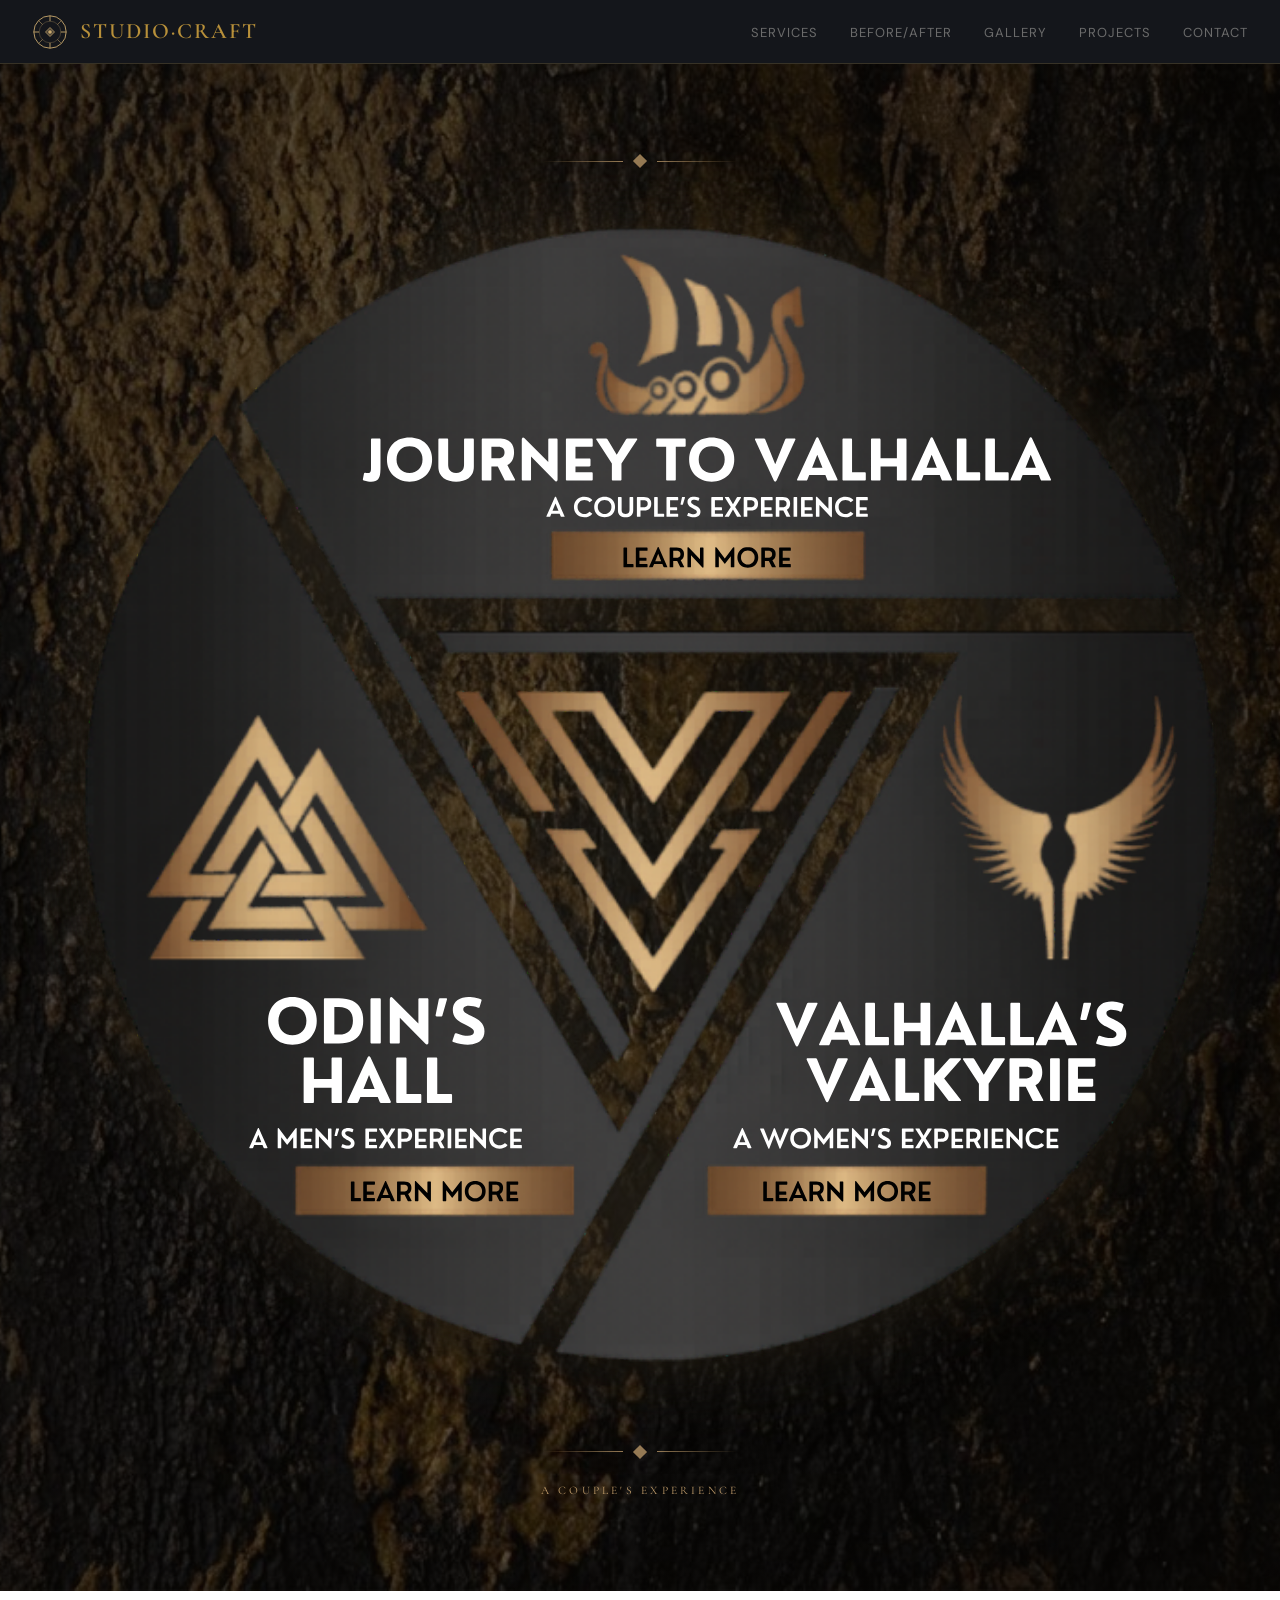
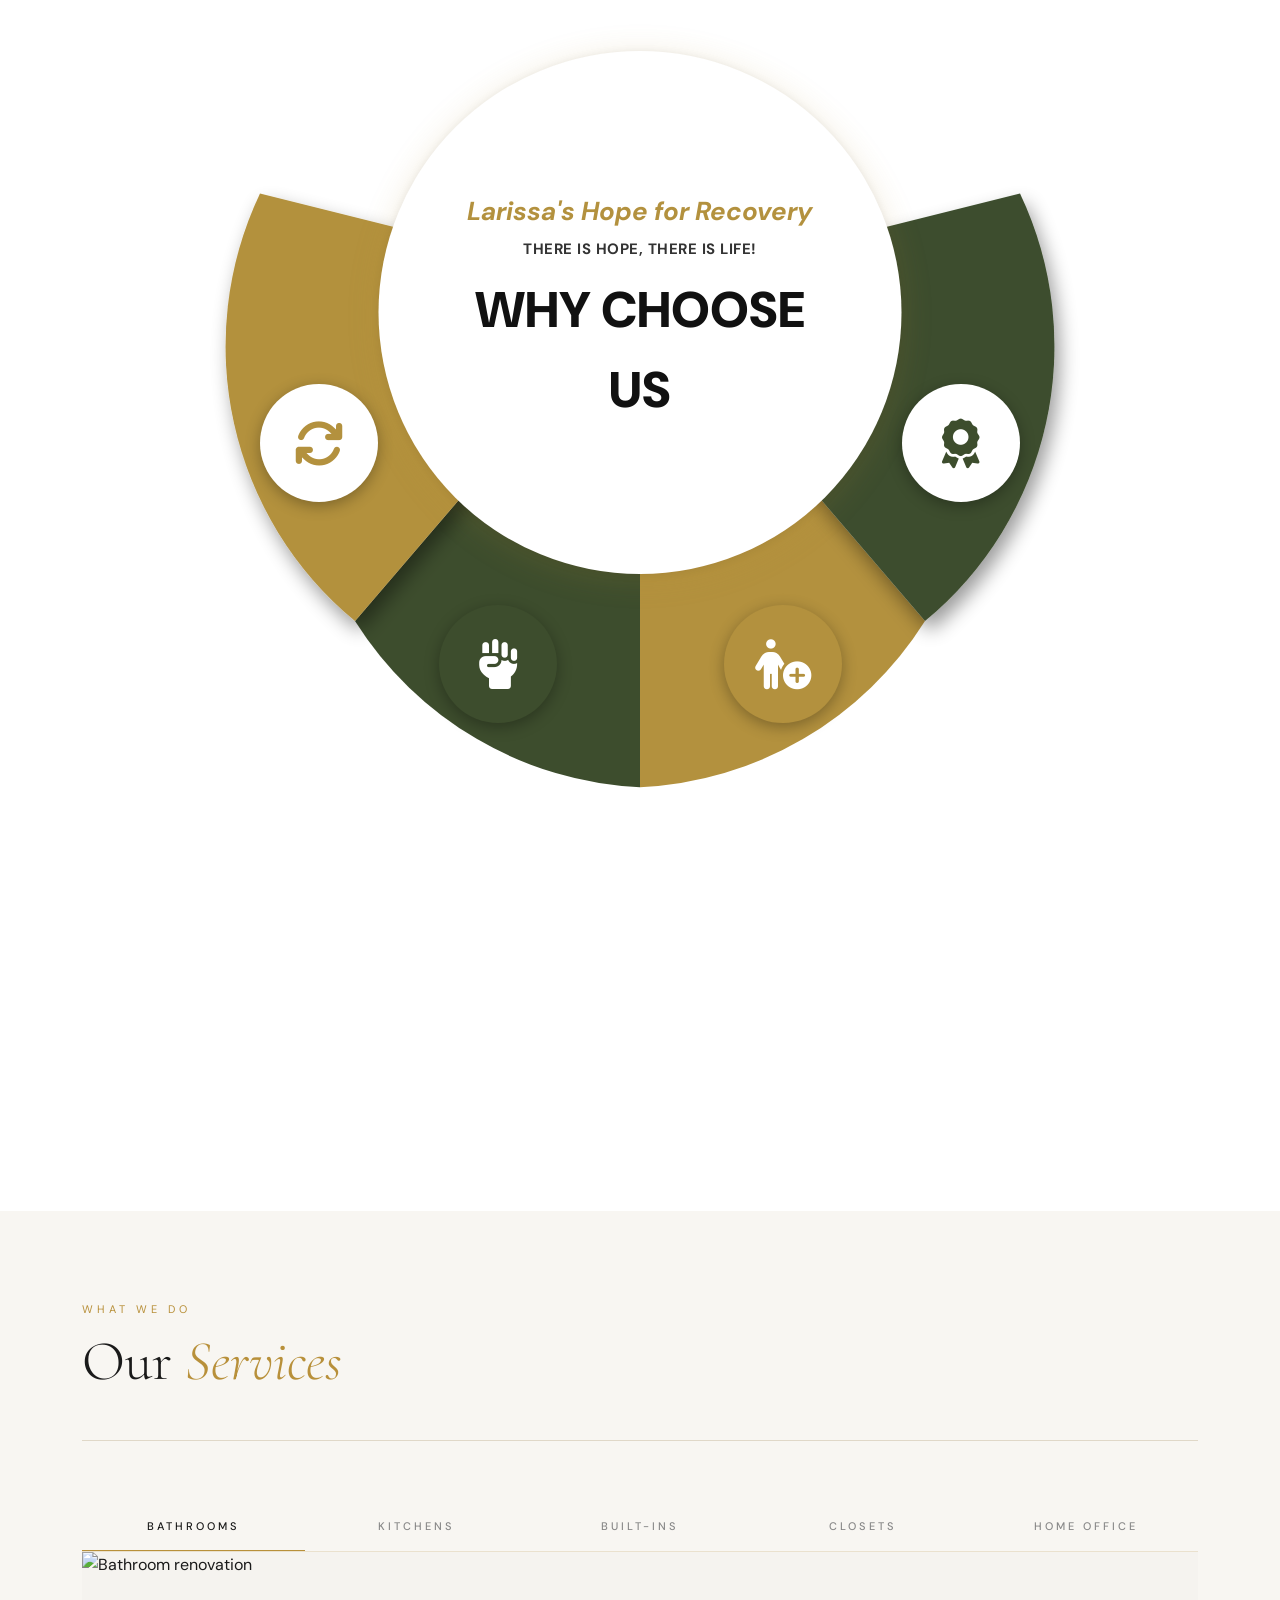
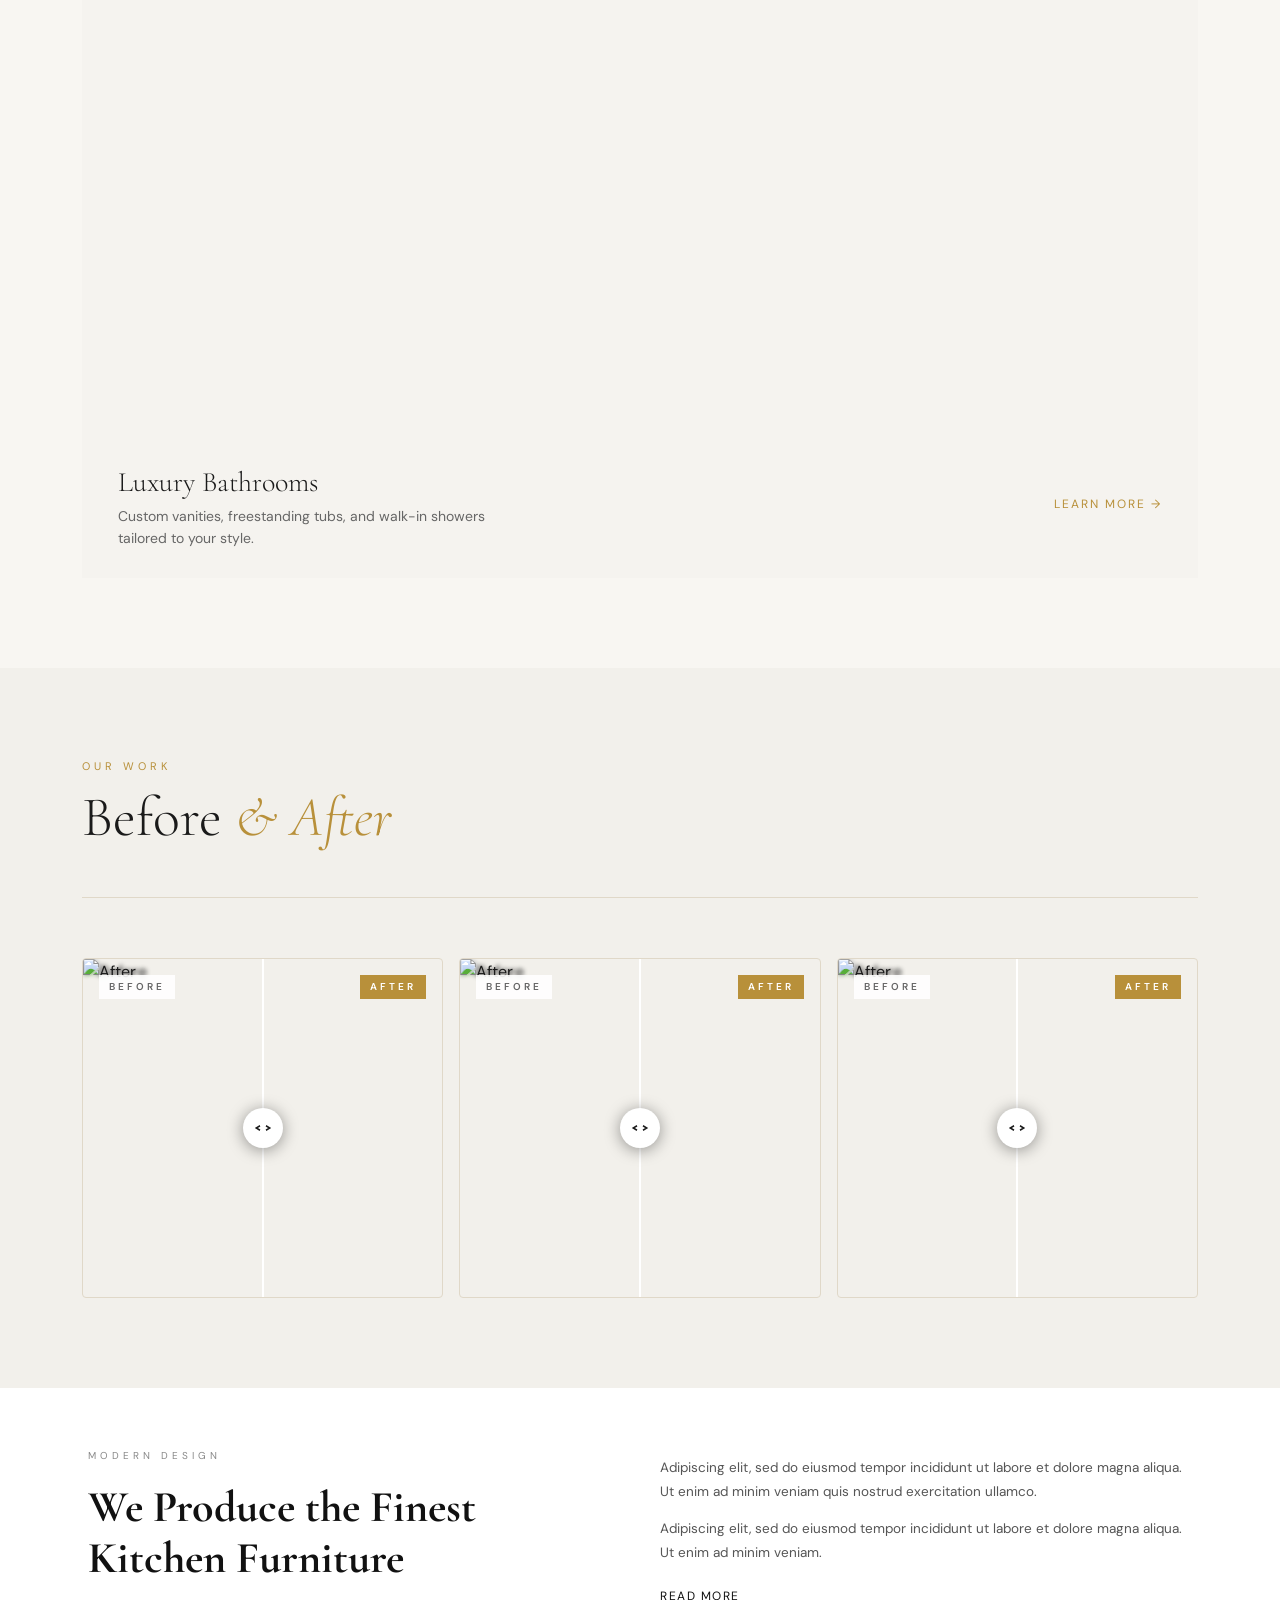
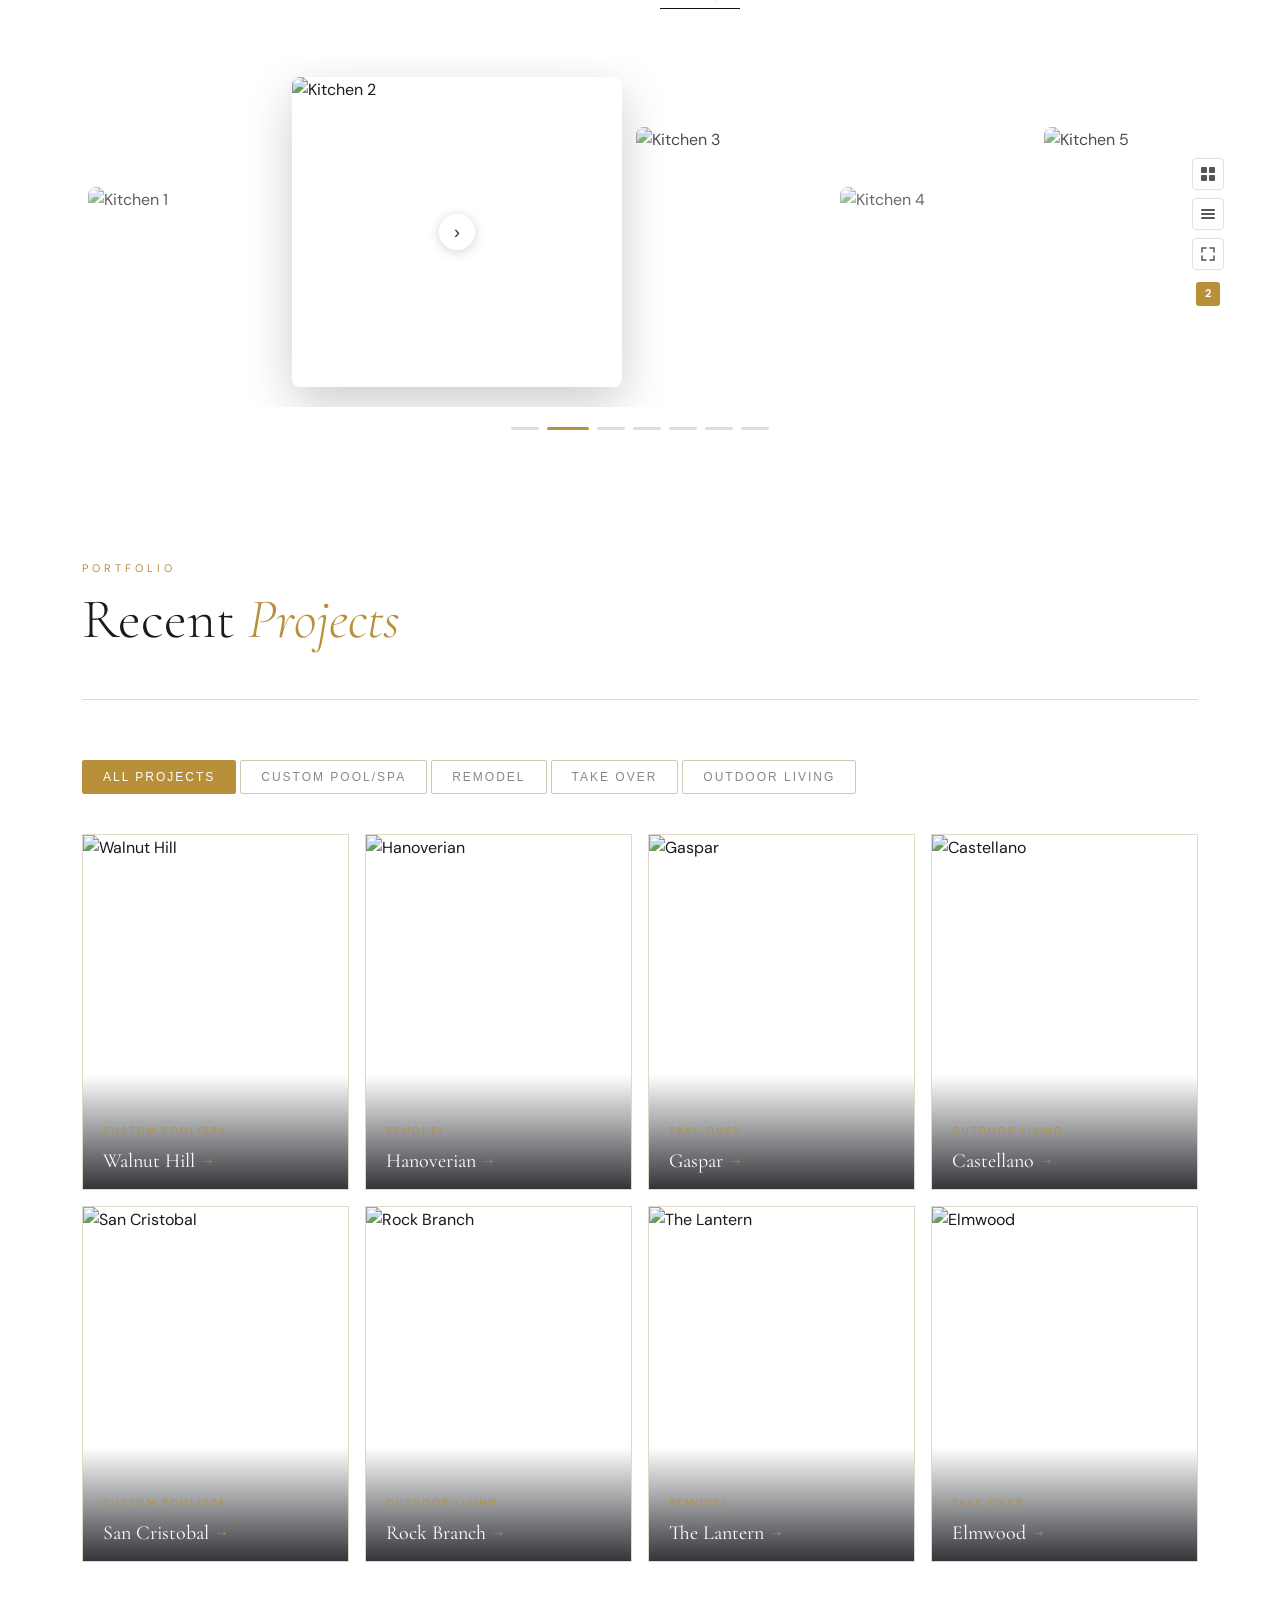
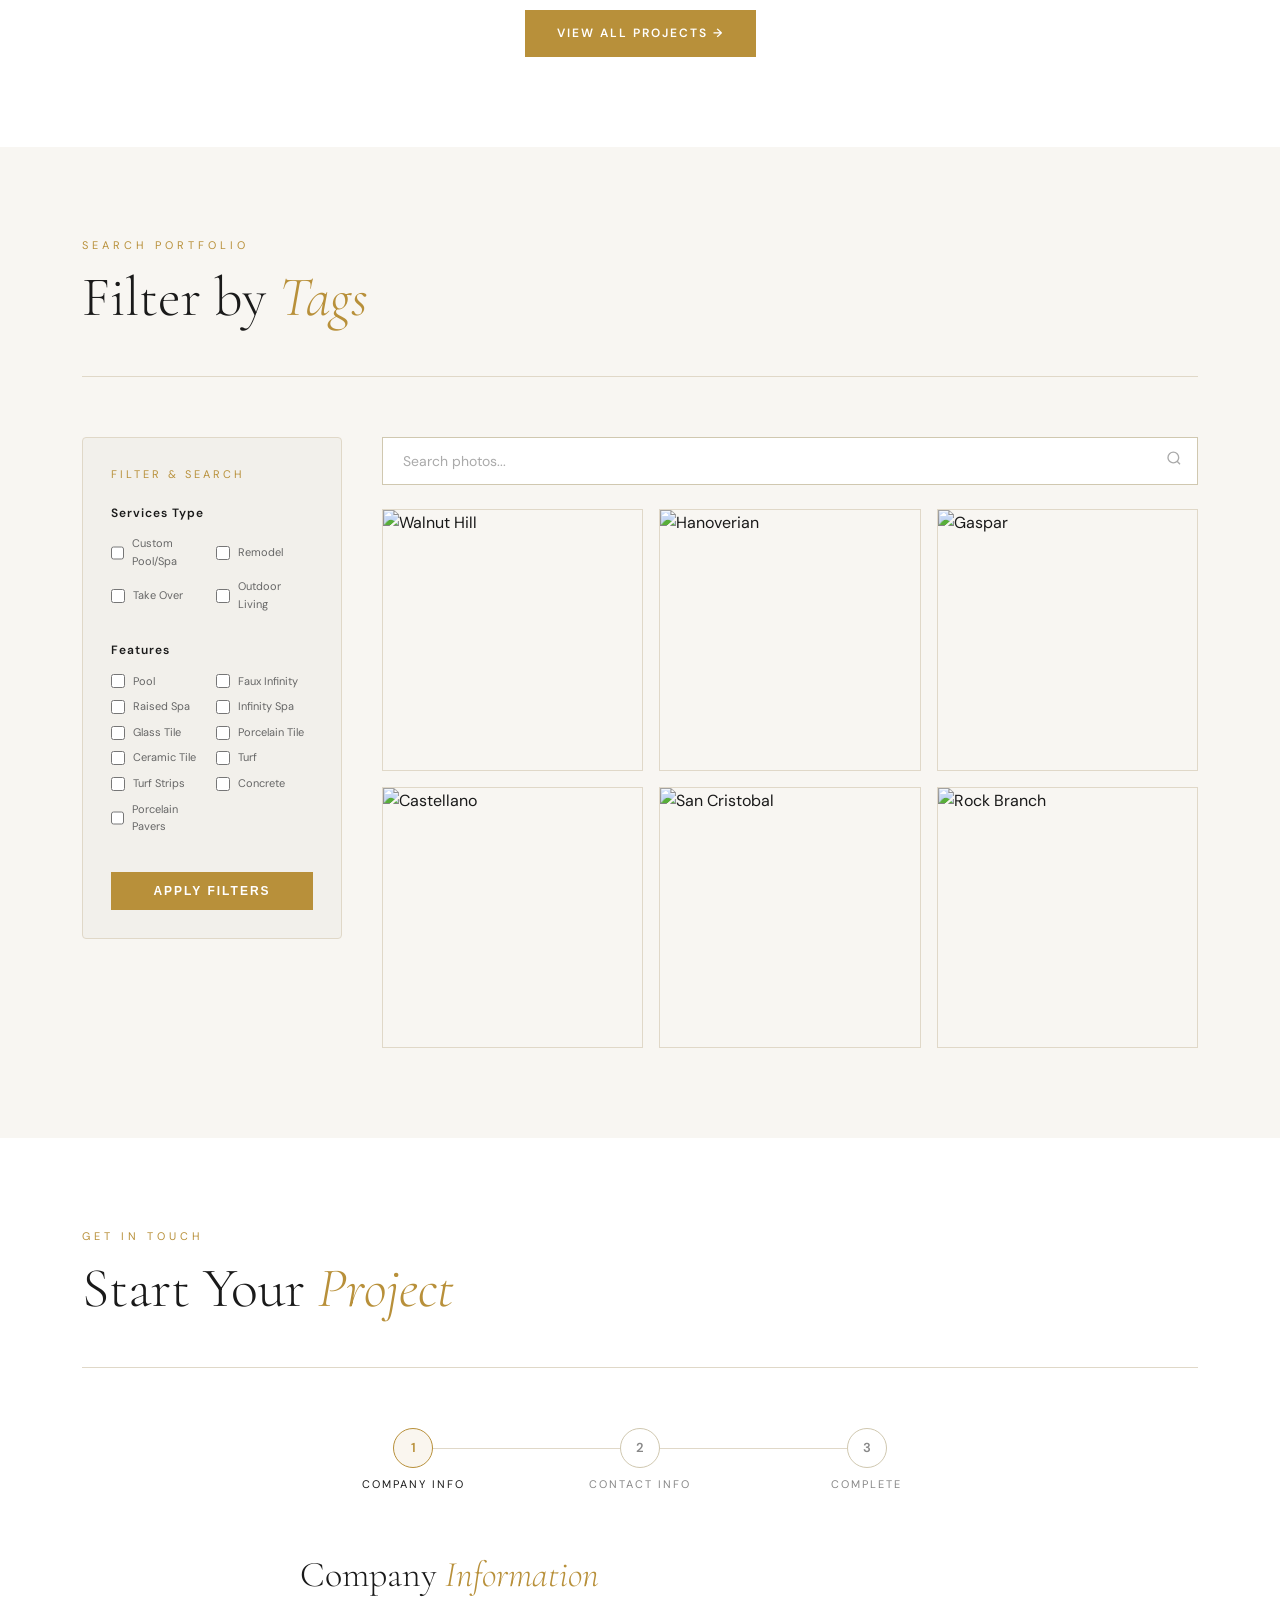
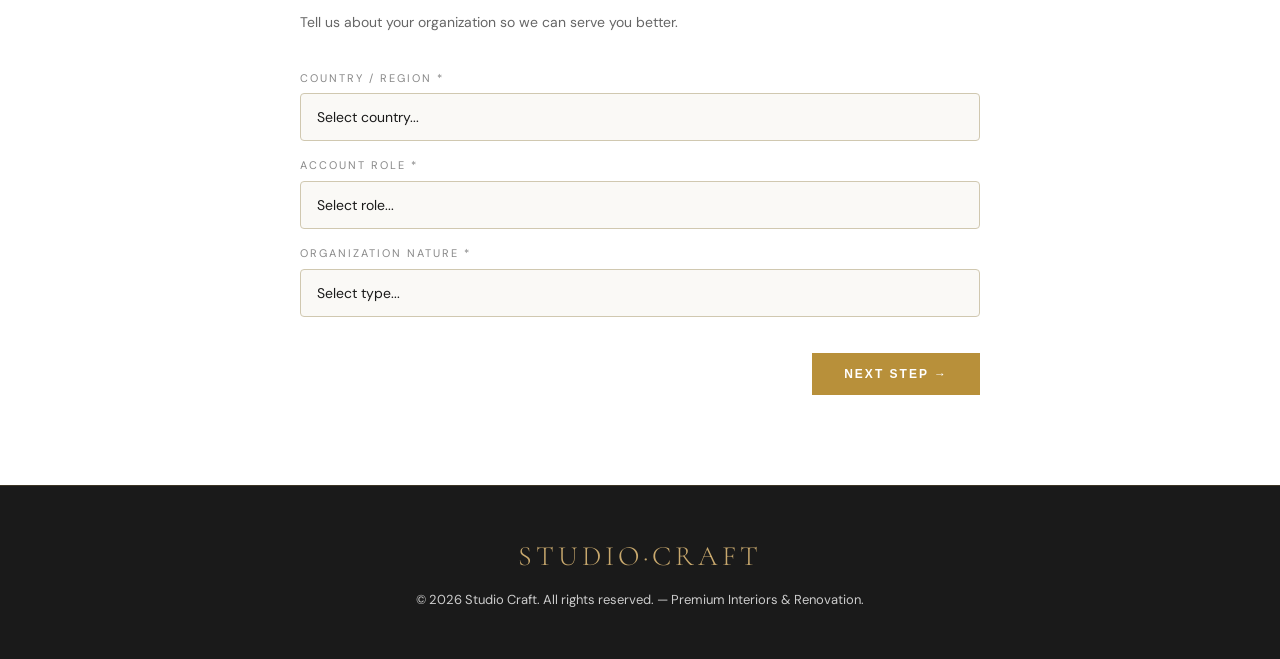
==== commit 3cb4142e: "Update index.html" ====
--- a/index.html
+++ b/index.html
@@ -301,24 +301,30 @@
     <hr class="divider"/>
     <div class="ba-section-inner">
       <div class="ba-grid" id="baGrid">
+        
         <div class="ba-card active" data-index="0">
           <span class="ba-label before">Before</span><span class="ba-label after">After</span>
-          <img class="ba-img" src="https://images.unsplash.com/photo-1505691938895-1758d7feb511?auto=format&fit=crop&w=700&h=400&q=80" alt="Before"/>
-          <div class="ba-after-wrap"><img class="ba-img" src="https://images.unsplash.com/photo-1600596542815-ffad4c1539a9?auto=format&fit=crop&w=700&h=400&q=80" alt="After"/></div>
+          <img class="ba-img" style="filter: blur(2px); -webkit-filter: blur(2px);" src="https://images.unsplash.com/photo-1616594039964-ae9021a400a0?q=80&w=880&auto=format&fit=crop&ixlib=rb-4.1.0&ixid=M3wxMjA3fDB8MHxwaG90by1wYWdlfHx8fGVufDB8fHx8fA%3D%3D" alt="Before"/>
+          <div class="ba-after-wrap"><img class="ba-img" src="https://images.unsplash.com/photo-1616594039964-ae9021a400a0?q=80&w=880&auto=format&fit=crop&ixlib=rb-4.1.0&ixid=M3wxMjA3fDB8MHxwaG90by1wYWdlfHx8fGVufDB8fHx8fA%3D%3D" alt="After"/></div>
           <div class="ba-divider"><div class="ba-handle"><svg viewBox="0 0 24 24" fill="none" stroke="currentColor" stroke-width="2"><path d="M8 9l-5 3 5 3M16 9l5 3-5 3"/></svg></div></div>
         </div>
+        
         <div class="ba-card" data-index="1">
           <span class="ba-label before">Before</span><span class="ba-label after">After</span>
-          <img class="ba-img" src="https://images.unsplash.com/photo-1584622650111-993a426fbf0a?auto=format&fit=crop&w=700&h=400&q=80" alt="Before"/>
-          <div class="ba-after-wrap"><img class="ba-img" src="https://images.unsplash.com/photo-1556910103-1c02745a872f?auto=format&fit=crop&w=700&h=400&q=80" alt="After"/></div>
+          <img class="ba-img" style="filter: blur(2px); -webkit-filter: blur(2px);" src="https://plus.unsplash.com/premium_photo-1674929041956-f9fbbbdcc227?q=80&w=1207&auto=format&fit=crop&ixlib=rb-4.1.0&ixid=M3wxMjA3fDB8MHxwaG90by1wYWdlfHx8fGVufDB8fHx8fA%3D%3D" alt="Before"/>
+          <div class="ba-after-wrap"><img class="ba-img" src="https://plus.unsplash.com/premium_photo-1674929041956-f9fbbbdcc227?q=80&w=1207&auto=format&fit=crop&ixlib=rb-4.1.0&ixid=M3wxMjA3fDB8MHxwaG90by1wYWdlfHx8fGVufDB8fHx8fA%3D%3D" alt="After"/></div>
           <div class="ba-divider"><div class="ba-handle"><svg viewBox="0 0 24 24" fill="none" stroke="currentColor" stroke-width="2"><path d="M8 9l-5 3 5 3M16 9l5 3-5 3"/></svg></div></div>
         </div>
+        
         <div class="ba-card" data-index="2">
           <span class="ba-label before">Before</span><span class="ba-label after">After</span>
-          <img class="ba-img" src="https://images.unsplash.com/photo-1616594039964-ae9021a400a0?q=80&w=880&auto=format&fit=crop&ixlib=rb-4.1.0&ixid=M3wxMjA3fDB8MHxwaG90by1wYWdlfHx8fGVufDB8fHx8fA%3D%3D" alt="Before"/>
-          <div class="ba-after-wrap"><img class="ba-img" src="https://images.unsplash.com/photo-1616594039964-ae9021a400a0?q=80&w=880&auto=format&fit=crop&ixlib=rb-4.1.0&ixid=M3wxMjA3fDB8MHxwaG90by1wYWdlfHx8fGVufDB8fHx8fA%3D%3D" alt="After"/></div>
+          <img class="ba-img" style="filter: blur(2px); -webkit-filter: blur(2px);" src="https://images.unsplash.com/photo-1769318266417-ab792d3da13c?q=80&w=2060&auto=format&fit=crop&ixlib=rb-4.1.0&ixid=M3wxMjA3fDB8MHxwaG90by1wYWdlfHx8fGVufDB8fHx8fA%3D%3D" alt="Before"/>
+          <div class="ba-after-wrap">
+            <img class="ba-img after-hd" src="https://images.unsplash.com/photo-1769318266417-ab792d3da13c?q=80&w=2060&auto=format&fit=crop&ixlib=rb-4.1.0&ixid=M3wxMjA3fDB8MHxwaG90by1wYWdlfHx8fGVufDB8fHx8fA%3D%3D" alt="After"/>
+          </div>
           <div class="ba-divider"><div class="ba-handle"><svg viewBox="0 0 24 24" fill="none" stroke="currentColor" stroke-width="2"><path d="M8 9l-5 3 5 3M16 9l5 3-5 3"/></svg></div></div>
         </div>
+        
       </div>
       <button class="ba-mobile-nav prev" id="baPrev">‹</button>
       <button class="ba-mobile-nav next" id="baNext">›</button>
--- a/style.css
+++ b/style.css
@@ -59,42 +59,92 @@
 
 /* SCROLL CTA BAR */
 .scroll-cta-bar {
-  position: fixed; top: 64px; left: 0; right: 0; z-index: 989;
+  position: fixed;
+  top: 64px;
+  left: 0;
+  right: 0;
+  z-index: 989;
   background: #0d0f14;
   border-bottom: 1px solid rgba(201,169,110,0.1);
-  padding: 12px 32px;
-  display: flex; align-items: center; justify-content: space-between; gap: 20px;
-  transform: translateY(-100%); opacity: 0;
+  padding: 10px 24px;
+  display: flex;
+  align-items: center;
+  justify-content: space-between;
+  gap: 16px;
+  transform: translateY(-100%);
+  opacity: 0;
   transition: transform 0.4s ease, opacity 0.4s ease;
   box-shadow: 0 4px 30px rgba(0,0,0,0.6);
+  -webkit-transition: transform 0.4s ease, opacity 0.4s ease;
+  -moz-transition: transform 0.4s ease, opacity 0.4s ease;
+  -ms-transition: transform 0.4s ease, opacity 0.4s ease;
+  -o-transition: transform 0.4s ease, opacity 0.4s ease;
 }
 .scroll-cta-bar.visible { transform: translateY(0); opacity: 1; }
-.scroll-cta-left { display: flex; flex-direction: column; min-width: 140px; }
-.scroll-cta-left span:first-child { font-size: 9px; letter-spacing: 3px; text-transform: uppercase; color: var(--muted); margin-bottom: 2px; }
-.scroll-cta-left span:last-child { font-family: var(--font-display); font-size: 20px; color: var(--gold); line-height: 1; }
-.scroll-cta-fields { display: flex; gap: 8px; flex: 1; }
-.scroll-cta-fields input, .scroll-cta-fields select {
-  flex: 1; padding: 10px 14px; background: #13161e; border: 1px solid rgba(255,255,255,0.05);
-  color: var(--light); font-size: 12px; font-family: var(--font-body); outline: none;
-  min-width: 80px; transition: border 0.3s;
-}
-.scroll-cta-fields input:focus, .scroll-cta-fields select:focus { border-color: var(--gold); }
-.scroll-cta-fields input::placeholder { color: #555; }
+
+/* Left label */
+.scroll-cta-left { display: flex; flex-direction: column; min-width: 110px; flex-shrink: 0; }
+.scroll-cta-left span:first-child { font-size: 8px; letter-spacing: 3px; text-transform: uppercase; color: var(--muted); margin-bottom: 2px; }
+.scroll-cta-left span:last-child { font-family: var(--font-display); font-size: 17px; color: var(--gold); line-height: 1; }
+
+/* Two-row form */
+.scroll-cta-form { display: flex; flex-direction: column; gap: 6px; flex: 1; }
+.scroll-cta-row { display: flex; gap: 6px; }
+.scroll-cta-row input,
+.scroll-cta-row select {
+  flex: 1; padding: 8px 10px; background: #13161e; border: 1px solid rgba(255,255,255,0.07);
+  color: #ccc; font-size: 11px; font-family: var(--font-body); outline: none;
+  min-width: 0; transition: border 0.3s; border-radius: 2px;
+}
+.scroll-cta-row input:focus,
+.scroll-cta-row select:focus { border-color: var(--gold); }
+.scroll-cta-row input::placeholder { color: #555; }
+.scroll-cta-row select { color: #555; }
+.scroll-cta-row select option { background: #13161e; color: #ccc; }
+
+/* reCAPTCHA + submit */
+.scroll-cta-actions { display: flex; flex-direction: column; align-items: center; gap: 6px; flex-shrink: 0; }
+
+.scroll-cta-recaptcha {
+  display: flex; align-items: center; gap: 8px;
+  background: #13161e; border: 1px solid rgba(255,255,255,0.07);
+  border-radius: 3px; padding: 6px 10px; width: 180px;
+}
+.recaptcha-box { display: flex; align-items: center; gap: 7px; cursor: pointer; flex: 1; }
+.recaptcha-box input[type="checkbox"] { display: none; }
+.recaptcha-checkbox {
+  width: 18px; height: 18px; border: 2px solid #555; border-radius: 2px; flex-shrink: 0;
+  display: flex; align-items: center; justify-content: center; transition: all 0.2s; background: #1a1d25;
+}
+.recaptcha-box input:checked + .recaptcha-checkbox { background: #4A90D9; border-color: #4A90D9; }
+.recaptcha-box input:checked + .recaptcha-checkbox::after {
+  content: "✓"; color: #fff; font-size: 11px; font-weight: bold;
+}
+.recaptcha-label { font-size: 10px; color: #aaa; white-space: nowrap; }
+.recaptcha-logo { display: flex; flex-direction: column; align-items: center; flex-shrink: 0; }
+.recaptcha-brand { font-size: 7px; color: #4A90D9; font-weight: 700; letter-spacing: 0.5px; line-height: 1; margin-top: 1px; }
+.recaptcha-terms { font-size: 6px; color: #555; white-space: nowrap; }
+
+/* Submit button */
 .scroll-cta-btn {
-  padding: 10px 24px; background: var(--gold); border: none; color: var(--bg);
-  font-size: 11px; letter-spacing: 2px; text-transform: uppercase; font-weight: 600; cursor: pointer;
-  white-space: nowrap; transition: background .3s;
+  padding: 8px 20px; background: var(--gold); border: none; color: #fff;
+  font-size: 10px; letter-spacing: 2px; text-transform: uppercase; font-weight: 700; cursor: pointer;
+  white-space: nowrap; transition: background .3s; border-radius: 2px; width: 180px;
 }
 .scroll-cta-btn:hover { background: var(--gold2); }
-.scroll-cta-contact { display: flex; flex-direction: column; gap: 4px; text-align: right; min-width: 160px; }
+
+/* Contact */
+.scroll-cta-contact { display: flex; flex-direction: column; gap: 4px; text-align: right; min-width: 140px; flex-shrink: 0; }
 .scroll-cta-contact span { font-size: 11px; color: var(--gold); white-space: nowrap; display: flex; align-items: center; justify-content: flex-end; gap: 6px; }
-@media(max-width: 900px) { .scroll-cta-bar { display: none; } }
+
+@media(max-width: 1100px) { .scroll-cta-bar { display: none; } }
 
 /* ── COUPLES EXPERIENCE HERO ── */
 .couples-hero-section {
   position: relative;
   width: 100%;
-  min-height: calc(100vh - 64px);
+  min-height: 85vh;
+   padding: 60px 20px;
   display: flex;
   align-items: center;
   justify-content: center;
@@ -129,8 +179,8 @@
 .couples-ornament-diamond { width: 10px; height: 10px; background: #c29e6c; transform: rotate(45deg); }
 .couples-card-frame {
   position: relative;
-  max-width: 2640px;
-  width: 250%;
+  max-width: 1400px;
+  width: 140%;
   filter: drop-shadow(0 0 40px rgba(194,158,108,0.18)) drop-shadow(0 8px 32px rgba(0,0,0,0.7));
   animation: couplesCardIn 1.2s cubic-bezier(0.22,1,0.36,1) both;
   transform: none;
@@ -143,8 +193,12 @@
 .couples-card-frame svg {
   width: 100% !important;
   height: auto !important;
-  transform: scale(1.2); /* ← add this to enlarge the oval */
-  transform-origin: center center;
+  transform: scale(1);
+  /*←addthistoenlargetheoval*/transform-origin: center center;
+  -webkit-transform: scale(1);
+  -moz-transform: scale(1);
+  -ms-transform: scale(1);
+  -o-transform: scale(1);
 }
 .couples-btn-overlay {
   position: absolute;
@@ -153,6 +207,10 @@
   text-decoration: none;
   border-radius: 2px;
   transition: background 0.2s;
+  -webkit-transition: background 0.2s;
+  -moz-transition: background 0.2s;
+  -ms-transition: background 0.2s;
+  -o-transition: background 0.2s;
 }
 .couples-btn-overlay:hover { background: rgba(194,158,108,0.12); }
 .couples-btn-overlay:active { background: rgba(194,158,108,0.25); }
@@ -167,6 +225,7 @@
   opacity: 0.6;
   font-family: 'Cormorant Garamond', serif;
   animation: couplesCardIn 1.6s cubic-bezier(0.22,1,0.36,1) both;
+  -webkit-animation: couplesCardIn 1.6s cubic-bezier(0.22,1,0.36,1) both;
 }
 @keyframes couplesCardIn {
   from { opacity: 0; transform: translateY(18px); }
@@ -237,10 +296,10 @@
   position: relative;
   width: 900px;
   max-width: 100%;
-  height: 600px;
+  height: 1100px;
 }
 .design-svg {
-  width: 400px;
+  width: 950px;
   max-width: 90vw;
   position: absolute;
   left: 50%;
@@ -255,8 +314,8 @@
   top: 0;
   left: 50%;
   transform: translateX(-50%);
-  width: 220px;
-  height: 220px;
+  width: 523px;
+  height: 523px;
   background: white;
   border-radius: 50%;
   z-index: 10;
@@ -267,172 +326,178 @@
   justify-content: center;
   text-align: center;
 }
-.wcu-brand { color: #b3913e; font-style: italic; font-size: 13px; font-weight: bold; padding: 0 16px; line-height: 1.3; }
-.wcu-motto { font-size: 7.5px; font-weight: bold; margin: 5px 0; letter-spacing: 0.5px; color: #333; }
-.center-bowl h2 { font-size: 22px; font-weight: 900; color: #111; margin: 0; font-family: var(--font-body); }
+.wcu-brand { color: #b3913e; font-style: italic; font-size: 26px; font-weight: bold; padding: 0 32px; line-height: 1.3; }
+.wcu-motto { font-size: 15px; font-weight: bold; margin: 9px 0; letter-spacing: 0.5px; color: #333; }
+.center-bowl h2 { font-size: 50px; font-weight: 900; color: #111; margin: 0; font-family: var(--font-body); }
 
 /* Nodes & Orbs */
-.wcu-node { position: absolute; z-index: 20; width: 50px; height: 50px; }
+.wcu-node { position: absolute; z-index: 20; width: 118px; height: 118px; }
 .wcu-orb {
-  width: 50px; height: 50px; background: white; border-radius: 50%;
+  width: 118px; height: 118px; background: white; border-radius: 50%;
   display: flex; align-items: center; justify-content: center;
-  box-shadow: 0 4px 15px rgba(0,0,0,0.3); font-size: 22px; cursor: pointer;
+  box-shadow: 0 4px 15px rgba(0,0,0,0.3); font-size: 50px; cursor: pointer;
   transition: transform 0.3s, box-shadow 0.3s;
 }
 .wcu-node:hover .wcu-orb { transform: scale(1.15); box-shadow: 0 6px 24px rgba(0,0,0,0.15); }
 .wcu-popup { opacity: 0; transition: opacity 0.4s ease; pointer-events: none; }
 .wcu-node:hover .wcu-popup { opacity: 1; }
-.wcu-details { position: absolute; width: 260px; }
-.wcu-details h3 { font-size: 17px; color: #1a1a1a; margin: 0 0 7px 0; font-weight: 700; font-family: var(--font-display); }
-.wcu-details p { font-size: 12.5px; color: #555555; line-height: 1.5; margin: 0; }
+.wcu-details { position: absolute; width: 400px; }
+.wcu-details h3 { font-size: 26px; color: #1a1a1a; margin: 0 0 10px 0; font-weight: 700; font-family: var(--font-display); }
+.wcu-details p { font-size: 17px; color: #555555; line-height: 1.5; margin: 0; }
 
 /* Arrow Lines */
 .wcu-arrow-line { position: absolute; background: rgba(184,144,58,0.5); pointer-events: none; }
 .wcu-arrow-line::after { content: ''; position: absolute; width: 0; height: 0; border-style: solid; }
 
-/* Node Positions — DESKTOP
-   Bowl: SVG center (200,110) radius 110. All positions verified:
-   - orb entirely outside bowl (orb edge + 10px gap before bowl boundary)
-   - positioned at visual centroid of the VISIBLE blade strip (not the full blade)
-   TL: visible gold strip at y≈145 spans SVG x=27→96. Center x=61.  left=250+61-25=286
-   TR: mirror.                                                          right=286
-   BL: widest visible zone at y≈235, blade spans SVG x=84→200. Center=142. left=250+142-25=367
-   BR: mirror.                                                          right=367
-*/
-.wcu-node-tl { top: 120px; left: 286px; }
+/* ══════════════════════════════════════════════════════════
+   WCU NODE LAYER
+   Mirrors the SVG's exact position/size at EVERY breakpoint.
+   Nodes are placed as percentages of SVG coords so they are
+   ALWAYS centered on their blade regardless of screen width.
+
+   SVG viewBox 0 0 400×320. Blade geometry:
+     TL gold:  M(200,100)→(40,60) arc→(80,240)
+     TR green: M(200,100)→(360,60) arc→(320,240)
+     BL green: M(200,100)→(80,240) arc→(200,310)
+     BR gold:  M(200,100)→(320,240) arc→(200,310)
+   Bowl: center SVG(200,110), radius=110 SVG units.
+
+   Verified orb-center SVG coords (gap from bowl >14px):
+     TL SVG(65,165)  → 16.25% , 51.5625%
+     TR SVG(335,165) → 83.75% , 51.5625%
+     BL SVG(140,258) → 35%    , 80.625%
+     BR SVG(260,258) → 65%    , 80.625%
+   ══════════════════════════════════════════════════════════ */
+
+/* Layer: identical to .design-svg so nodes track the SVG at all sizes */
+.wcu-node-layer {
+  position: absolute;
+  width: 950px;
+  max-width: 90vw;
+  aspect-ratio: 400 / 320;
+  left: 50%;
+  transform: translateX(-50%);
+  top: 0;
+  z-index: 15;
+  pointer-events: none; /* let clicks pass through to SVG / bowl */
+}
+
+/* Nodes */
+.wcu-node {
+  position: absolute;
+  z-index: 20;
+  width: 118px;
+  height: 118px;
+  pointer-events: auto;
+}
+
+/* ─── Desktop node positions ─── */
+/* subtract half-orb (59px) so the CENTRE of the orb lands on the target % */
+.wcu-node-tl { left: calc(16.25%  - 59px); top: calc(51.5625% - 59px); }
+.wcu-node-tr { left: calc(83.75%  - 59px); top: calc(51.5625% - 59px); }
+.wcu-node-bl { left: calc(35%     - 59px); top: calc(80.625%  - 59px); }
+.wcu-node-br { left: calc(65%     - 59px); top: calc(80.625%  - 59px); }
+
 .wcu-node-tl .wcu-orb { color: #b3913e; }
-.wcu-node-tl .wcu-details { right: 155px; top: -15px; text-align: right; }
-.wcu-line-tl { width: 100px; height: 2px; right: 45px; top: 25px; }
+.wcu-node-tr .wcu-orb { color: #3d4d2d; }
+.wcu-node-bl .wcu-orb { background: #3d4d2d; color: #fff; }
+.wcu-node-br .wcu-orb { background: #b3913e; color: #fff; }
+
+/* Popup details positioning (relative to the node) */
+.wcu-node-tl .wcu-details { right: 360px; top: -28px; text-align: right; }
+.wcu-node-tr .wcu-details { left: 360px;  top: -28px; text-align: left; }
+.wcu-node-bl .wcu-details { left: -155px; top: 185px; text-align: center; }
+.wcu-node-br .wcu-details { left: -155px; top: 185px; text-align: center; }
+
+/* Arrow lines */
+.wcu-line-tl { width: 235px; height: 2px; right: 106px; top: 58px; }
 .wcu-line-tl::after { right: -8px; top: -5px; border-width: 6px 0 6px 10px; border-color: transparent transparent transparent rgba(184,144,58,0.6); }
-
-.wcu-node-tr { top: 120px; right: 286px; }
-.wcu-node-tr .wcu-orb { color: #3d4d2d; }
-.wcu-node-tr .wcu-details { left: 155px; top: -15px; text-align: left; }
-.wcu-line-tr { width: 100px; height: 2px; left: 45px; top: 25px; }
+.wcu-line-tr { width: 235px; height: 2px; left: 106px;  top: 58px; }
 .wcu-line-tr::after { left: -8px; top: -5px; border-width: 6px 10px 6px 0; border-color: transparent rgba(184,144,58,0.6) transparent transparent; }
-
-.wcu-node-bl { top: 210px; left: 367px; }
-.wcu-node-bl .wcu-orb { background: #3d4d2d; color: #fff; }
-.wcu-node-bl .wcu-details { left: -105px; top: 110px; text-align: center; }
-.wcu-line-bl { width: 2px; height: 60px; left: 24px; top: 40px; }
+/* BL/BR: shorter lines so they don't overlap the text below */
+.wcu-line-bl { width: 2px; height: 58px; left: 57px; top: 95px; }
 .wcu-line-bl::after { bottom: -8px; left: -5px; border-width: 10px 6px 0 6px; border-color: rgba(184,144,58,0.6) transparent transparent transparent; }
-
-.wcu-node-br { top: 210px; right: 367px; }
-.wcu-node-br .wcu-orb { background: #b3913e; color: #fff; }
-.wcu-node-br .wcu-details { left: -105px; top: 110px; text-align: center; }
-.wcu-line-br { width: 2px; height: 60px; left: 24px; top: 40px; }
+.wcu-line-br { width: 2px; height: 58px; left: 57px; top: 95px; }
 .wcu-line-br::after { bottom: -8px; left: -5px; border-width: 10px 6px 0 6px; border-color: rgba(184,144,58,0.6) transparent transparent transparent; }
 
 /* ── MOBILE CLICK PANEL (hidden on desktop) ── */
 .wcu-mobile-panel { display: none; }
 
 /* ══════════════════════════════════════
-   RESPONSIVE: TABLET (≤900px)
-   Nodes stay inside layout on tablet.
+   RESPONSIVE: TABLET + PHONE (≤900px)
+   Direct proportional sizing — wrapper
+   matches SVG aspect ratio exactly.
+   No scale tricks. Same shape as desktop.
    ══════════════════════════════════════ */
 @media (max-width: 900px) {
-  .infographic-stage { min-height: auto; padding: 48px 16px 32px; }
-  .main-wrapper { width: 100%; height: auto; min-height: 380px; }
-  .design-svg { width: 65vw; max-width: 320px; }
-  .center-bowl { width: 40vw; max-width: 200px; height: 40vw; max-height: 200px; }
-  .center-bowl h2 { font-size: clamp(12px, 3.5vw, 20px); }
-  .wcu-brand { font-size: clamp(8px, 2vw, 13px); padding: 0 10px; }
-  .wcu-motto { font-size: clamp(5px, 1.5vw, 8px); }
-  /* Tablet node positions — scale 0.8 of corrected SVG coords
-     TL SVG(61,145): offset from centre = 61-200=-139 → ×0.8=-111.2px → left:calc(50%-136px) top:116-25=91px
-     BL SVG(142,235): offset = -58 → ×0.8=-46.4px → left:calc(50%-71px) top:188-25=163px */
-  .wcu-node-tl { top: 91px;  left:  calc(50% - 136px); right: auto; }
-  .wcu-node-tr { top: 91px;  right: calc(50% - 136px); left: auto; }
-  .wcu-node-bl { top: 163px; left:  calc(50% - 71px);  right: auto; }
-  .wcu-node-br { top: 163px; right: calc(50% - 71px);  left: auto; }
-  .wcu-orb { width: 44px; height: 44px; font-size: 18px; }
-  .wcu-details { width: 160px; }
-  .wcu-details h3 { font-size: 13px; }
-  .wcu-node-tl .wcu-details { right: 110px; top: -10px; }
-  .wcu-node-tr .wcu-details { left: 110px; top: -10px; }
-  .wcu-line-tl, .wcu-line-tr { width: 60px; }
+  #why-us { overflow: hidden; }
+  .infographic-stage { min-height: auto; padding: 60px 0 48px; align-items: center; }
+
+  /* Wrapper = SVG aspect ratio exactly, no dead space */
+  .main-wrapper {
+    width: min(88vw, 560px);
+    aspect-ratio: 400 / 320;
+    height: auto;
+    min-height: unset;
+    position: relative;
+  }
+
+  /* SVG and node layer fill wrapper exactly */
+  .design-svg     { width: 100%; max-width: 100%; position: absolute; left: 50%; transform: translateX(-50%); top: 0; }
+  .wcu-node-layer { width: 100%; max-width: 100%; left: 50%; transform: translateX(-50%); }
+
+  /* Bowl = 55% wide x 68.75% tall = perfect circle at 400:320 ratio */
+  .center-bowl    { width: 55%; height: 68.75%; left: 50%; top: 0; transform: translateX(-50%); }
+  .center-bowl h2 { font-size: clamp(18px, 4.5vw, 32px); }
+  .wcu-brand      { font-size: clamp(12px, 2.8vw, 18px); padding: 0 16px; }
+  .wcu-motto      { font-size: clamp(7px, 1.7vw, 12px); margin: 6px 0; }
+
+  /* 64px orbs, half-offset 32px */
+  .wcu-node { width: 64px; height: 64px; }
+  .wcu-orb  { width: 64px; height: 64px; font-size: 28px; }
+  .wcu-node-tl { left: calc(16.25% - 32px); top: calc(51.5625% - 32px); }
+  .wcu-node-tr { left: calc(83.75% - 32px); top: calc(51.5625% - 32px); }
+  .wcu-node-bl { left: calc(35%    - 32px); top: calc(80.625%  - 32px); }
+  .wcu-node-br { left: calc(65%    - 32px); top: calc(80.625%  - 32px); }
+  .wcu-details { width: 200px; }
+  .wcu-details h3 { font-size: 15px; }
+  .wcu-node-tl .wcu-details { right: 140px; top: -12px; }
+  .wcu-node-tr .wcu-details { left: 140px;  top: -12px; }
+  .wcu-line-tl, .wcu-line-tr { width: 80px; }
 }
 
 /* ══════════════════════════════════════
    RESPONSIVE: PHONE (≤600px)
-   — All 4 icons sit ON the blade shapes
-   — Click opens premium content panel below
-   SVG viewBox = 400×320
-   Blade centroids (SVG coords):
-     TL ≈ (107, 133) → 26.75%, 41.56%
-     TR ≈ (293, 133) → 73.25%, 41.56%
-     BL ≈ (150, 217) → 37.5%,  67.8%
-     BR ≈ (258, 217) → 64.5%,  67.8%
-   wrapper height = wrapper_width × (320/400)
+   Overrides the ≤900px tablet rules above.
+   Smaller orbs (44px) to fit blade width.
    ══════════════════════════════════════ */
 @media (max-width: 600px) {
-  /* Stage layout */
-  .infographic-stage {
-    flex-direction: column;
-    align-items: center;
-    padding: 36px 0 0;
-    min-height: auto;
-    gap: 0;
-  }
-
-  /* Wrapper = exact SVG aspect ratio container */
-  .main-wrapper {
-    width: 92vw;
-    max-width: 400px;
-    aspect-ratio: 400 / 320;
-    height: auto;
-    position: relative;
-    overflow: visible;
-    margin: 0 auto;
-  }
-
-  /* SVG fills wrapper exactly */
-  .design-svg {
-    position: absolute;
-    width: 100%;
-    height: 100%;
-    max-width: 100%;
-    left: 0;
-    top: 0;
-    transform: none;
-  }
-
-  /* Center bowl: 220px / 400px = 55% wide,  220px / 320px = 68.75% tall */
-  .center-bowl {
-    width: 55%;
-    height: 68.75%;
-    left: 50%;
-    top: 0;
-    transform: translateX(-50%);
-  }
-  .center-bowl h2  { font-size: clamp(10px, 5vw, 18px); }
-  .wcu-brand       { font-size: clamp(7px, 2.8vw, 11px); padding: 0 8px; }
-  .wcu-motto       { font-size: clamp(4px, 2vw, 7px); letter-spacing: 0; margin: 3px 0; }
-
-  /* Orb */
-  .wcu-node { width: 40px; height: 40px; }
-  .wcu-orb  { width: 40px; height: 40px; font-size: 16px; }
-
-  /* ── NODE POSITIONS — mobile (visual centroid of visible blade, orb-cleared from bowl)
-   * TL: SVG(61,145)  → 61/400=15.25%,  145/320=45.3%
-   * TR: SVG(339,145) → 339/400=84.75%, 145/320=45.3%
-   * BL: SVG(142,235) → 142/400=35.5%,  235/320=73.4%
-   * BR: SVG(258,235) → 258/400=64.5%,  235/320=73.4%
-   */
-  .wcu-node-tl { left: calc(15.25% - 20px); top: calc(45.3%  - 20px); right: auto; }
-  .wcu-node-tr { left: calc(84.75% - 20px); top: calc(45.3%  - 20px); right: auto; }
-  .wcu-node-bl { left: calc(35.5%  - 20px); top: calc(73.4%  - 20px); right: auto; }
-  .wcu-node-br { left: calc(64.5%  - 20px); top: calc(73.4%  - 20px); right: auto; }
-
-  /* Disable hover popups on mobile */
+  .infographic-stage { padding: 60px 0 40px; }
+
+  /* Narrower wrapper for phone */
+  .main-wrapper { width: 96vw; max-width: 420px; }
+
+  /* 44px orbs, half-offset 22px */
+  .wcu-node { width: 44px; height: 44px; }
+  .wcu-orb  { width: 44px; height: 44px; font-size: 18px; }
+  .wcu-node-tl { left: calc(16.25% - 22px); top: calc(51.5625% - 22px); }
+  .wcu-node-tr { left: calc(83.75% - 22px); top: calc(51.5625% - 22px); }
+  .wcu-node-bl { left: calc(35%    - 22px); top: calc(80.625%  - 22px); }
+  .wcu-node-br { left: calc(65%    - 22px); top: calc(80.625%  - 22px); }
+
+  .center-bowl h2 { font-size: clamp(14px, 7vw, 22px); }
+  .wcu-brand      { font-size: clamp(9px, 4vw, 13px); padding: 0 8px; }
+  .wcu-motto      { font-size: clamp(5px, 2.5vw, 8px); letter-spacing: 0; margin: 3px 0; }
+
+  /* No hover popups on mobile */
   .wcu-popup,
   .wcu-node:hover .wcu-popup { opacity: 0 !important; pointer-events: none; }
   .wcu-details { display: none !important; }
 
-  /* Active orb: colored ring matching blade */
+  /* Active orb: gold ring only, no resize */
   .wcu-node.active .wcu-orb {
-    transform: scale(1.2);
-    box-shadow: 0 0 0 3px #1a1a1a, 0 0 0 5px var(--node-color, #b3913e), 0 6px 20px rgba(0,0,0,0.6);
+    transform: scale(1) !important;
+    box-shadow: 0 0 0 3px rgba(184,144,58,0.9), 0 4px 16px rgba(0,0,0,0.5);
   }
 
   /* ══ MOBILE INFO PANEL ══ */
@@ -440,36 +505,23 @@
     display: block;
     width: 92vw;
     max-width: 400px;
-    margin: 0 auto;
+    margin: 12px auto 0;
     max-height: 0;
     overflow: hidden;
     transition: max-height 0.45s cubic-bezier(0.4, 0, 0.2, 1);
   }
   .wcu-mobile-panel.open { max-height: 260px; }
 
-  /* Top strip: colored bar + arrow */
-  .wcu-panel-top {
-    position: relative;
-    height: 18px;
-  }
+  .wcu-panel-top { position: relative; height: 18px; }
   .wcu-panel-indicator {
-    position: absolute;
-    top: 0; left: 0; right: 0;
-    height: 4px;
-    background: #b8903a;
-    transition: background 0.3s;
-  }
-  /* Upward-pointing triangle — points to the clicked icon */
+    position: absolute; top: 0; left: 0; right: 0;
+    height: 4px; background: #b8903a; transition: background 0.3s;
+  }
   .wcu-arrow-row {
-    position: absolute;
-    top: 4px;
-    left: 0; right: 0;
-    height: 14px;
-    /* arrow positioned by JS via --arrow-left */
+    position: absolute; top: 4px; left: 0; right: 0; height: 14px;
   }
   .wcu-arrow-up {
-    position: absolute;
-    top: 0;
+    position: absolute; top: 0;
     left: var(--arrow-left, 50%);
     transform: translateX(-50%);
     width: 0; height: 0;
@@ -478,68 +530,32 @@
     border-bottom: 10px solid var(--arrow-color, #b3913e);
     transition: left 0.3s, border-bottom-color 0.3s;
   }
-
-  /* Panel body: icon orb left + text right */
   .wcu-panel-body {
-    display: flex;
-    align-items: flex-start;
-    gap: 14px;
-    padding: 18px 16px 22px;
-    background: #181818;
-    border: 1px solid rgba(255,255,255,0.06);
-    border-top: none;
-  }
-
-  /* Icon orb in panel */
+    display: flex; align-items: flex-start; gap: 14px;
+    padding: 18px 16px 22px; background: #181818;
+    border: 1px solid rgba(255,255,255,0.06); border-top: none;
+  }
   .wcu-panel-orb {
-    width: 48px;
-    height: 48px;
-    border-radius: 50%;
-    background: #b8903a;
-    display: flex;
-    align-items: center;
-    justify-content: center;
-    font-size: 20px;
-    color: #fff;
-    flex-shrink: 0;
-    transition: background 0.3s;
-    box-shadow: 0 4px 16px rgba(0,0,0,0.4);
-  }
-
+    width: 48px; height: 48px; border-radius: 50%; background: #b8903a;
+    display: flex; align-items: center; justify-content: center;
+    font-size: 20px; color: #fff; flex-shrink: 0;
+    transition: background 0.3s; box-shadow: 0 4px 16px rgba(0,0,0,0.4);
+  }
   .wcu-panel-right { flex: 1; }
-
-  /* Section label */
   .wcu-panel-label {
-    display: block;
-    font-size: 9px;
-    letter-spacing: 3px;
-    text-transform: uppercase;
-    color: #b3913e;
-    margin-bottom: 5px;
-    transition: color 0.3s;
-  }
-
-  /* Title */
+    display: block; font-size: 9px; letter-spacing: 3px;
+    text-transform: uppercase; color: #b3913e;
+    margin-bottom: 5px; transition: color 0.3s;
+  }
   #wcuPanelTitle {
-    font-family: var(--font-display);
-    font-size: 18px;
-    font-weight: 600;
-    color: #fff;
-    margin: 0 0 8px;
-    line-height: 1.25;
-  }
-
-  /* Description */
+    font-family: var(--font-display); font-size: 18px;
+    font-weight: 600; color: #fff; margin: 0 0 8px; line-height: 1.25;
+  }
   #wcuPanelText {
-    font-size: 12.5px;
-    color: rgba(255,255,255,0.65);
-    line-height: 1.65;
-    margin: 0;
-  }
-}
-
-
-/* BUTTONS */
+    font-size: 12.5px; color: rgba(255,255,255,0.65);
+    line-height: 1.65; margin: 0;
+  }
+}
 .btn { display: inline-flex; align-items: center; gap: 10px; padding: 14px 32px; background: var(--gold); color: var(--bg); font-size: 12px; letter-spacing: 2px; text-transform: uppercase; font-weight: 600; text-decoration: none; border: none; cursor: pointer; transition: all .3s; }
 .btn:hover { background: var(--gold2); transform: translateY(-2px); }
 .btn-outline { background: transparent; color: var(--gold); border: 1px solid var(--gold); }
@@ -607,15 +623,15 @@
 }
 
 /* ROTATION GALLERY */
-#rotation-gallery { background: #ffffff; }
-.rg-layout { display: grid; grid-template-columns: 1fr 1.8fr; gap: 60px; align-items: center; }
+#rotation-gallery { background: #ffffff; overflow: hidden; }
+.rg-layout { display: grid; grid-template-columns: 1fr 1.8fr; gap: 60px; align-items: center; justify-content: center; }
 .rg-category { font-size: 11px; letter-spacing: 4px; text-transform: uppercase; color: var(--gold); margin-bottom: 16px; }
 .rg-title { font-family: var(--font-display); font-size: clamp(28px, 4vw, 46px); font-weight: 300; line-height: 1.15; color: var(--light); margin-bottom: 20px; }
 .rg-desc, .rg-desc2 { color: var(--muted); font-size: 14px; line-height: 1.8; margin-bottom: 12px; }
 .rg-desc2 { margin-bottom: 32px; }
 .rg-read-more { display: inline-flex; align-items: center; gap: 8px; color: var(--gold); font-size: 12px; letter-spacing: 2px; text-transform: uppercase; text-decoration: none; border-bottom: 1px solid var(--border); padding-bottom: 4px; transition: all .3s; }
 .rg-read-more:hover { border-color: var(--gold); gap: 14px; }
-.rg-carousel-wrap { position: relative; overflow: hidden; padding: 24px 0; }
+.rg-carousel-wrap { position: relative; overflow: hidden; padding: 24px 0; width: 100%; }
 .rg-strip { display: flex; gap: 10px; align-items: center; transition: transform 0.5s cubic-bezier(.25,.46,.45,.94); }
 .rg-thumb { flex-shrink: 0; cursor: pointer; overflow: hidden; border-radius: var(--radius); transition: all 0.45s cubic-bezier(.25,.46,.45,.94); width: 110px; height: 100px; opacity: 0.55; position: relative; }
 .rg-thumb img { width: 100%; height: 100%; object-fit: cover; transition: transform .45s; }
@@ -1121,6 +1137,8 @@
 .rg2-carousel-outer {
   position: relative;
   width: 100%;
+  max-width: 1200px;
+  margin: 0 auto;
   overflow: hidden;
 }
 
@@ -1130,7 +1148,7 @@
   align-items: flex-end;       /* flat bottom baseline — Image 2 style */
   gap: 14px;
   width: 100%;
-  padding: 20px 40px 20px 40px;
+  padding: 20px 48px 20px 48px;
   /* no justify-content: let cards flow naturally, overflow hidden clips sides */
   transition: transform 0.5s cubic-bezier(0.25, 0.46, 0.45, 0.94);
   will-change: transform;
@@ -1529,15 +1547,22 @@
 .rg-wrapper {
   overflow: hidden;
   position: relative;
+  width: 100%;
+  max-width: 1180px;
+  margin: 0 auto;
 }
 
 /* The scrollable strip — cards sit on a shared bottom baseline */
 #rgStrip {
   display: flex;
-  align-items: flex-end;          /* ← baseline alignment for the wave effect */
-  gap: 12px;
+  align-items: flex-end;
+  /*←baselinealignmentforthewaveeffect*/gap: 12px;
   transition: transform 0.45s cubic-bezier(0.25, 0.8, 0.25, 1);
   will-change: transform;
+  -webkit-transition: transform 0.45s cubic-bezier(0.25, 0.8, 0.25, 1);
+  -moz-transition: transform 0.45s cubic-bezier(0.25, 0.8, 0.25, 1);
+  -ms-transition: transform 0.45s cubic-bezier(0.25, 0.8, 0.25, 1);
+  -o-transition: transform 0.45s cubic-bezier(0.25, 0.8, 0.25, 1);
 }
 
 /* ── Base thumb styles ── */
@@ -1546,12 +1571,12 @@
   border-radius: 12px;
   overflow: hidden;
   cursor: pointer;
-  transition:
-    width  0.4s cubic-bezier(0.25, 0.8, 0.25, 1),
-    height 0.4s cubic-bezier(0.25, 0.8, 0.25, 1),
-    box-shadow 0.3s ease,
-    opacity 0.3s ease;
+  transition:    width  0.4s cubic-bezier(0.25, 0.8, 0.25, 1),    height 0.4s cubic-bezier(0.25, 0.8, 0.25, 1),    box-shadow 0.3s ease,    opacity 0.3s ease;
   position: relative;
+  -webkit-border-radius: 12px;
+  -moz-border-radius: 12px;
+  -ms-border-radius: 12px;
+  -o-border-radius: 12px;
 }
 
 .rg-thumb img {
@@ -1644,3 +1669,33 @@
   background: #b3913e;   /* swap to your brand colour */
   width: 40px;
 }
+
+img {
+  max-width: 100%;
+  height: auto;
+  display: block;
+}
+
+@media (max-width: 768px) {
+  .couples-card-frame {
+    max-width: 100%;
+  }
+
+  .couples-hero-section {
+    min-height: auto;
+    padding: 40px 16px;
+  }
+
+  .section-title {
+    font-size: 28px;
+  }
+}
+
+#rgStrip {
+  max-width: 100%;
+  overflow: hidden;
+}
+
+.rg-thumb {
+  max-width: 100%;
+}
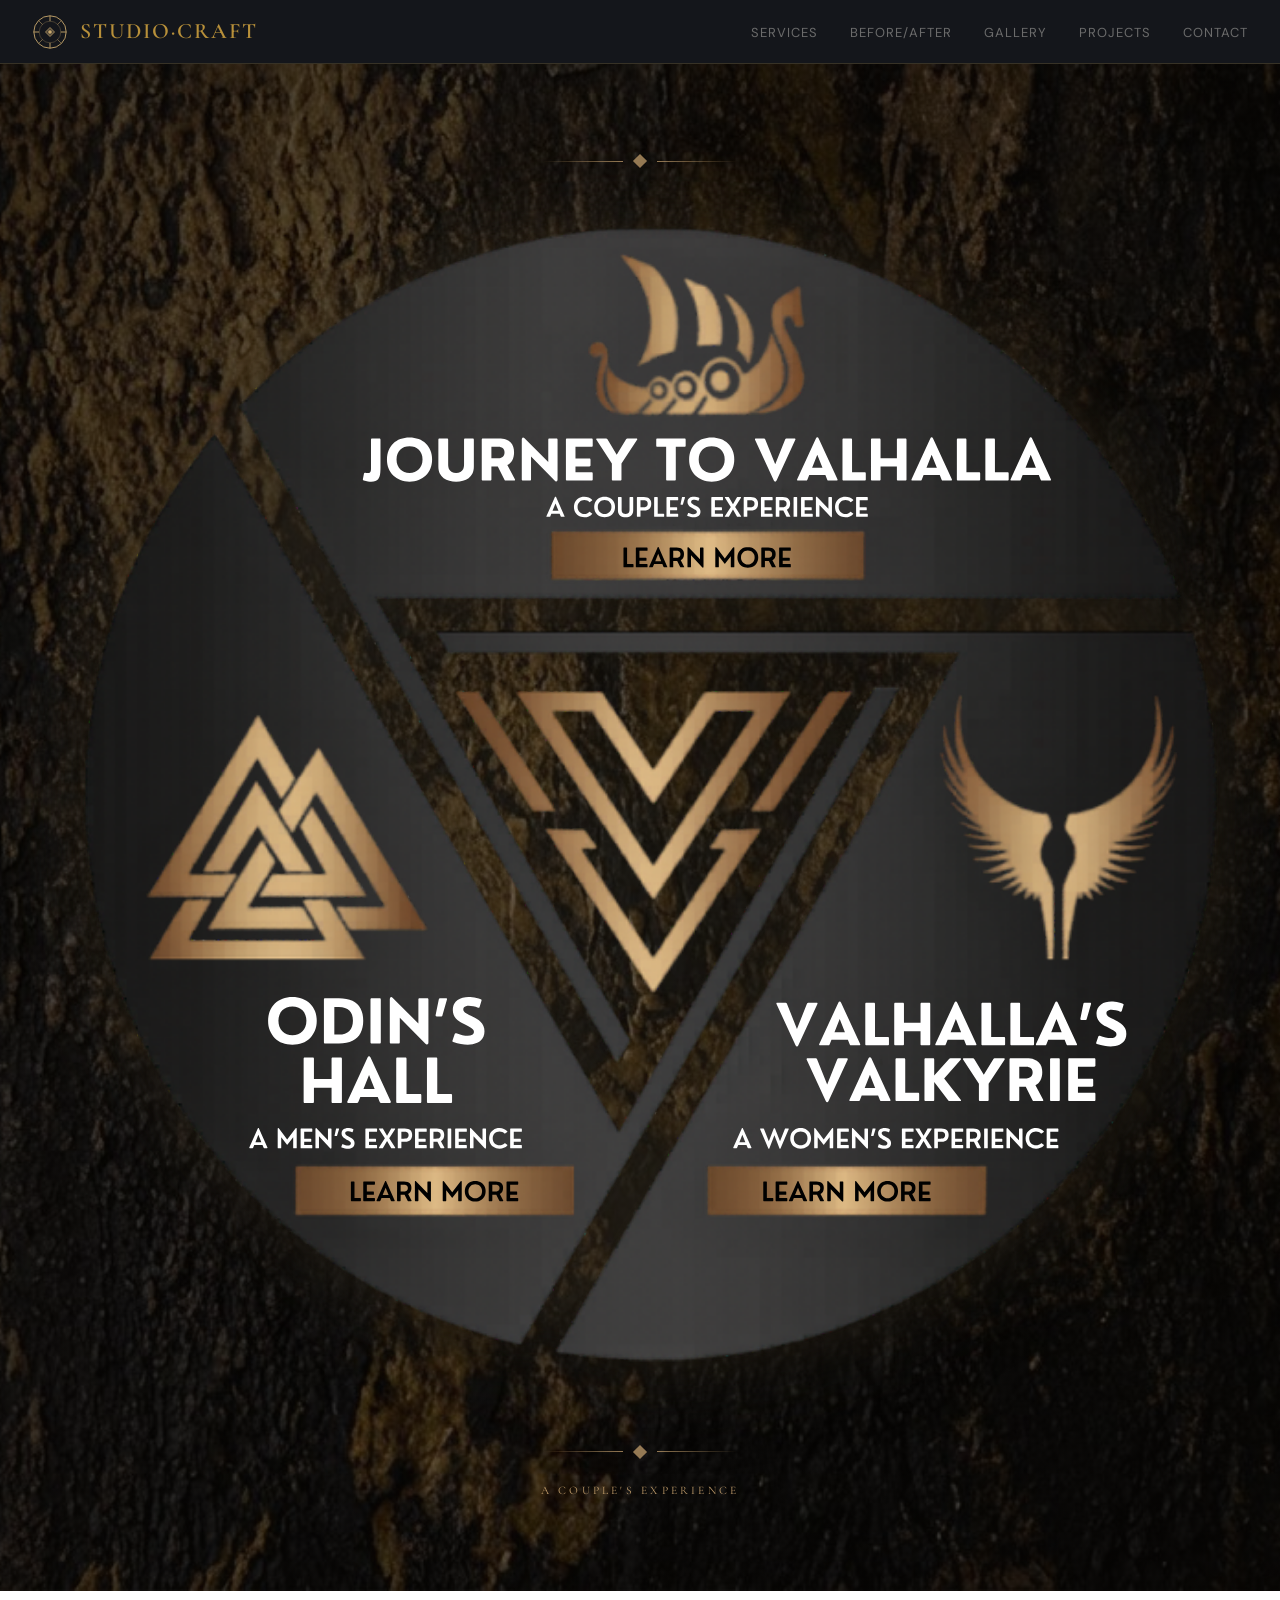
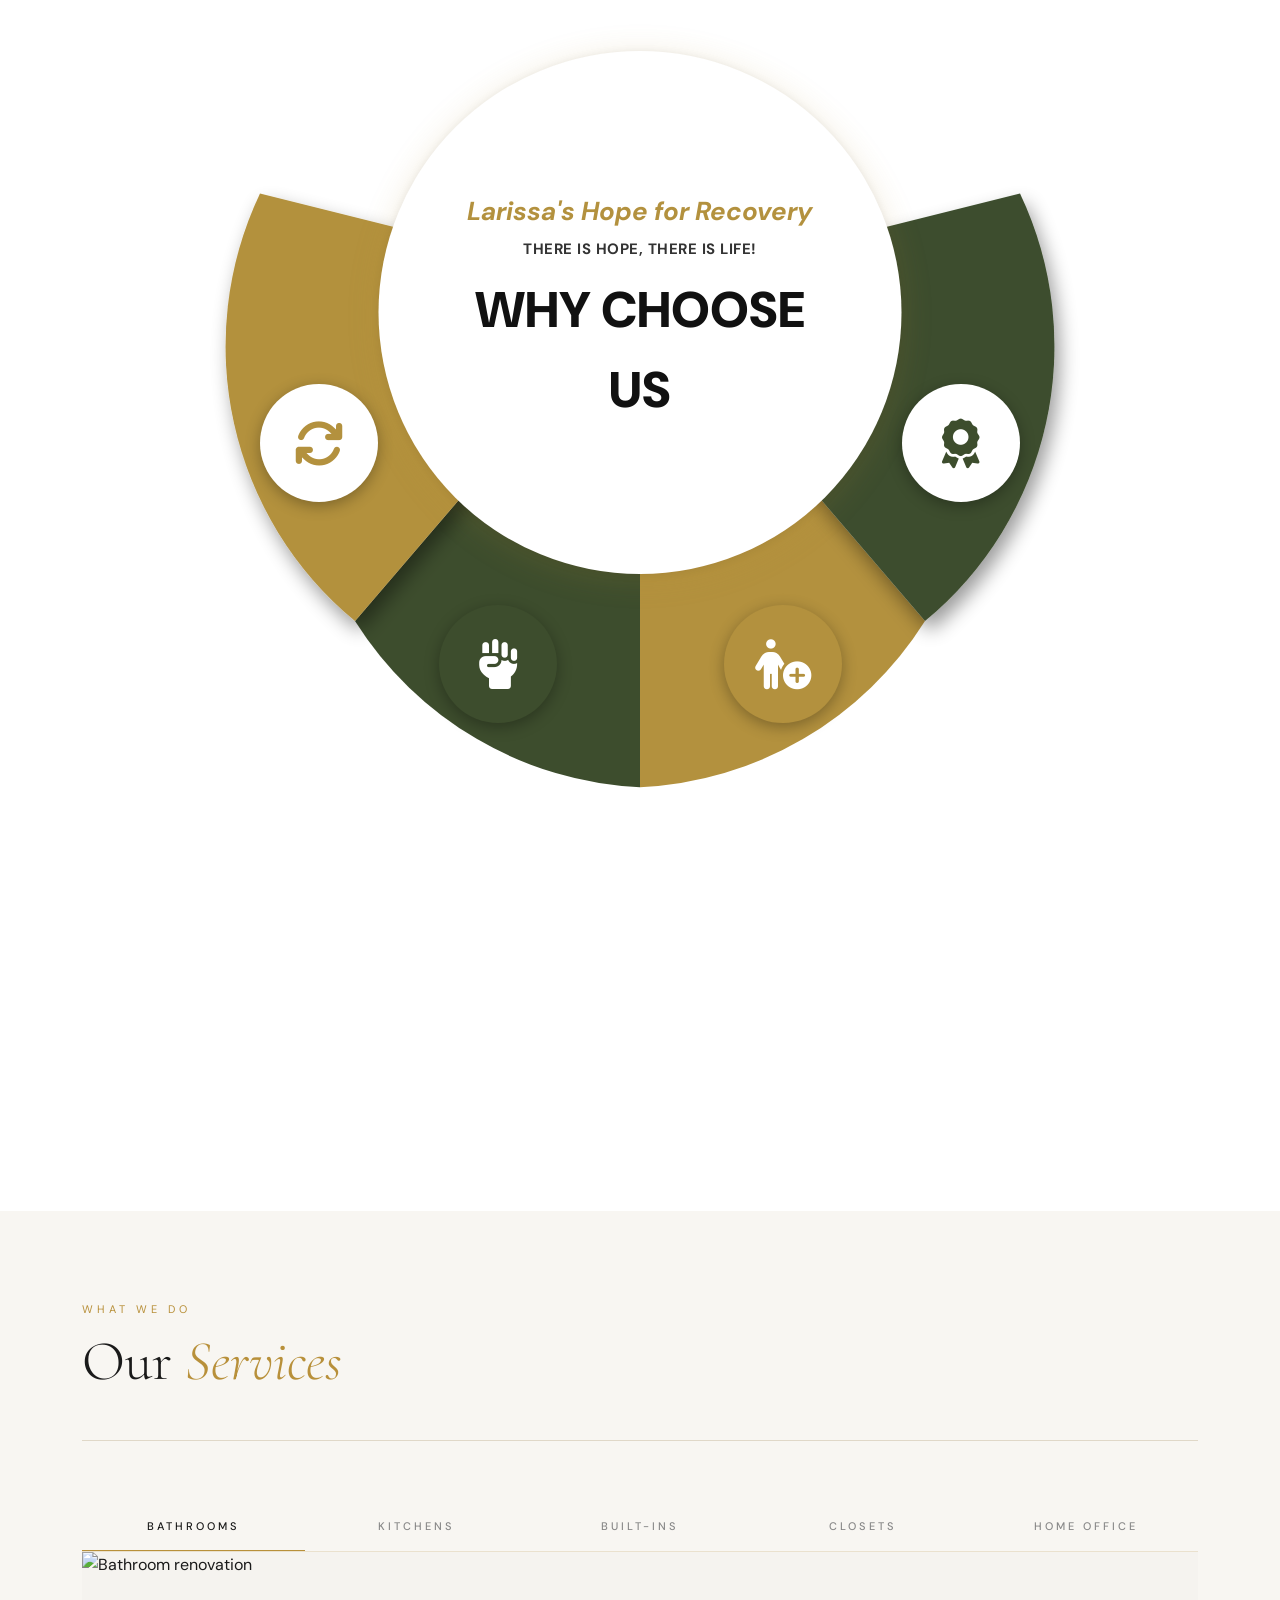
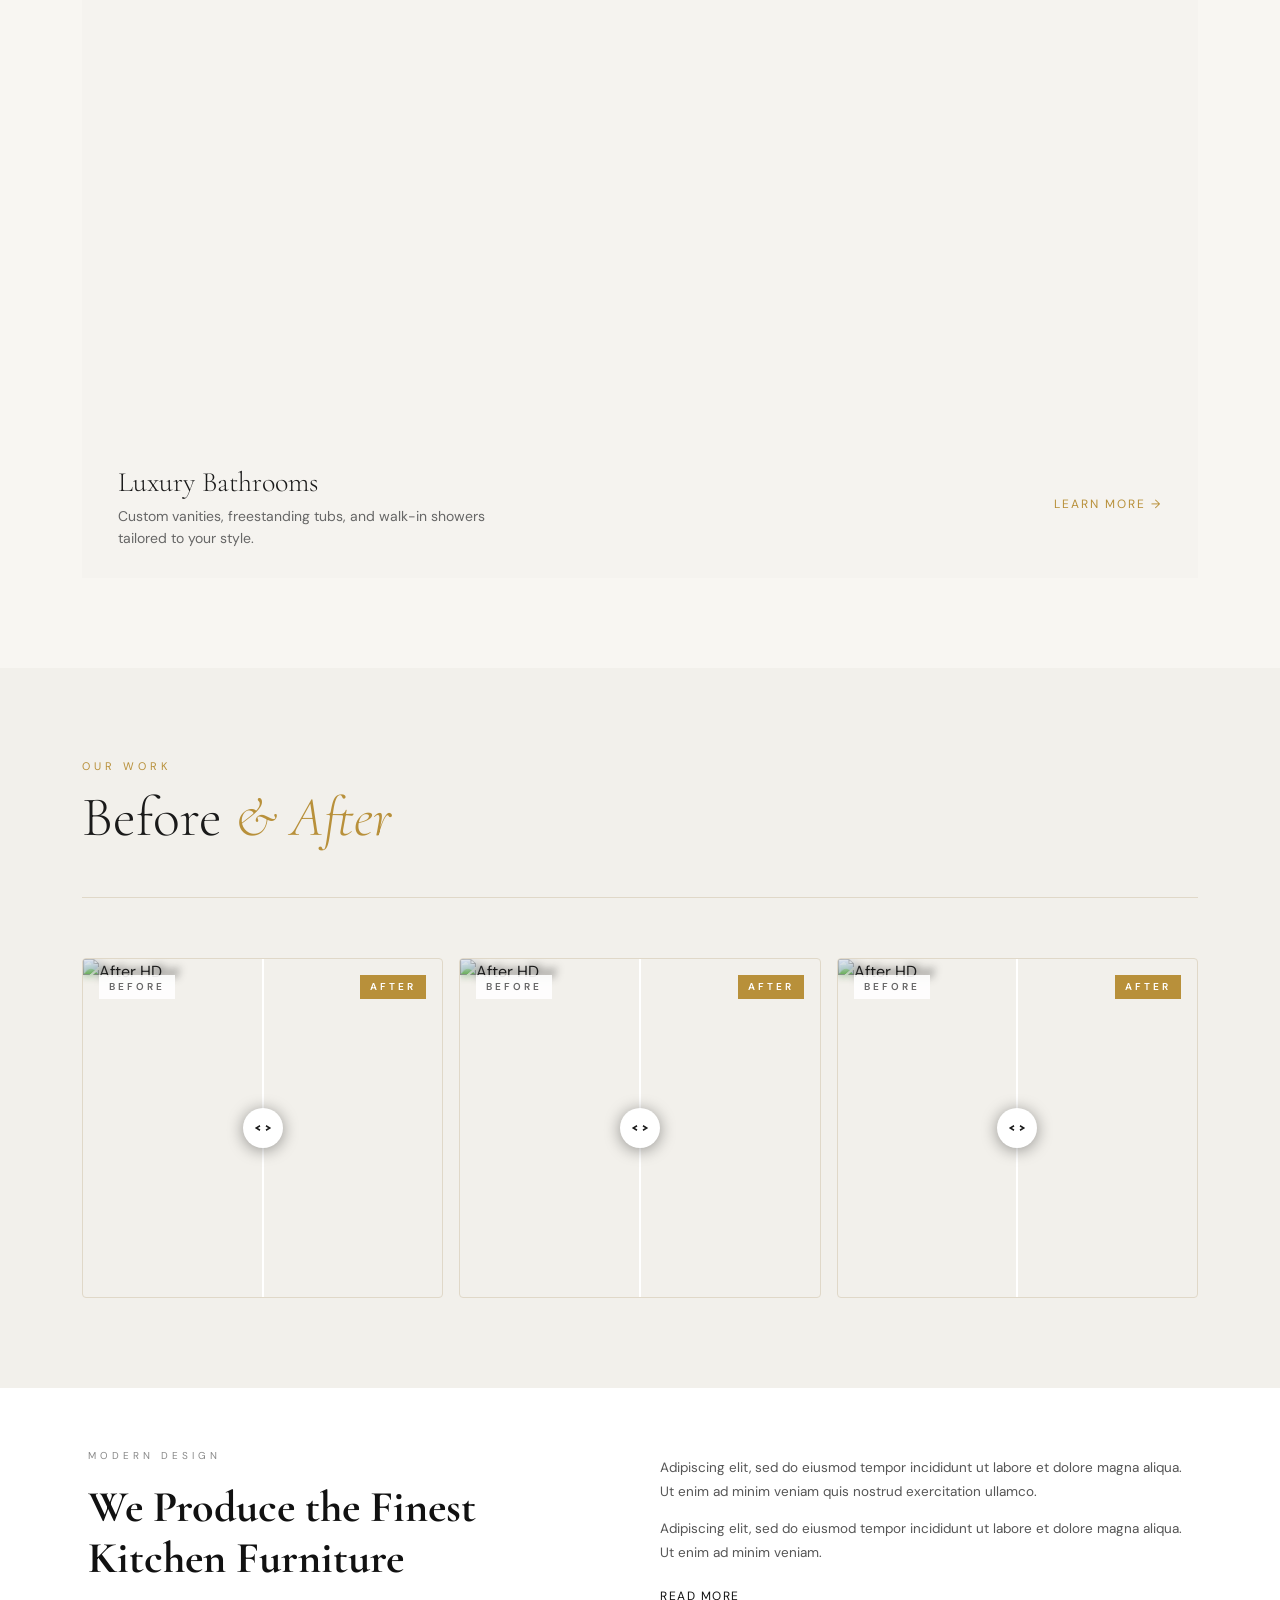
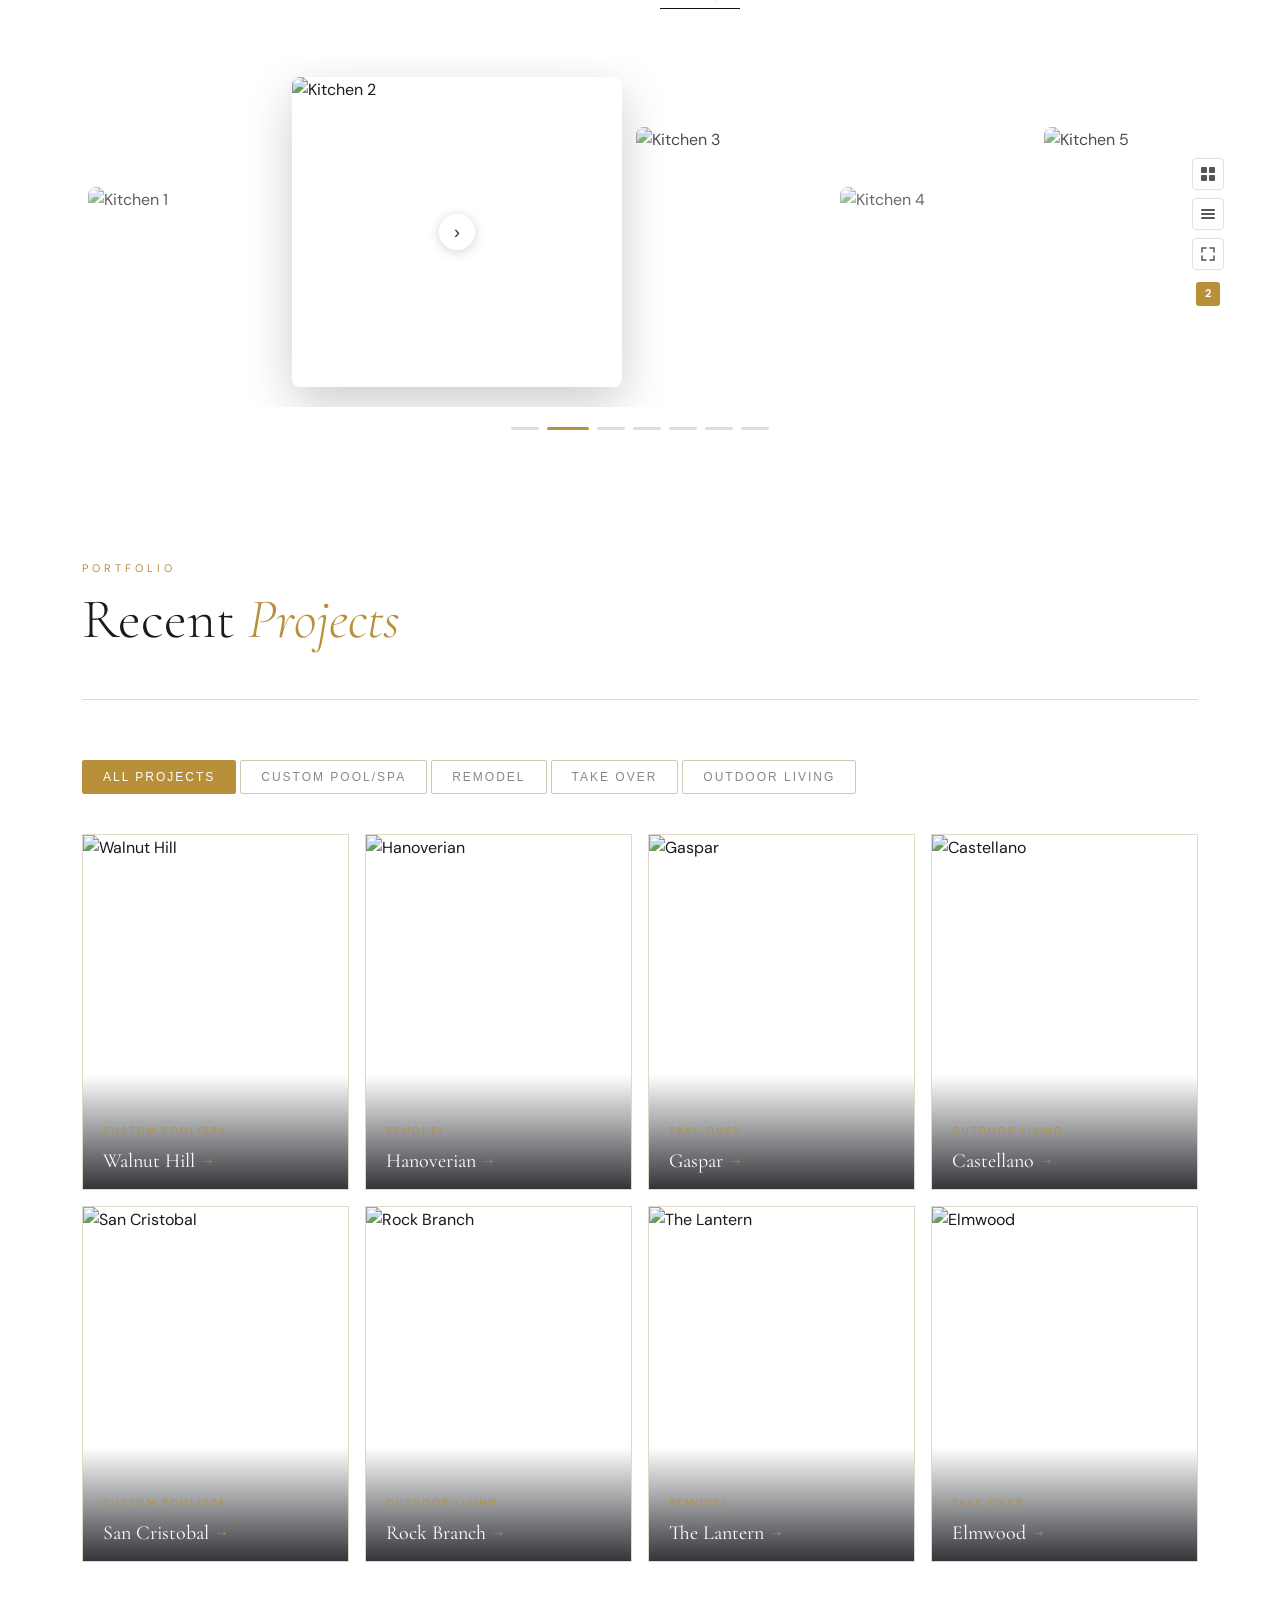
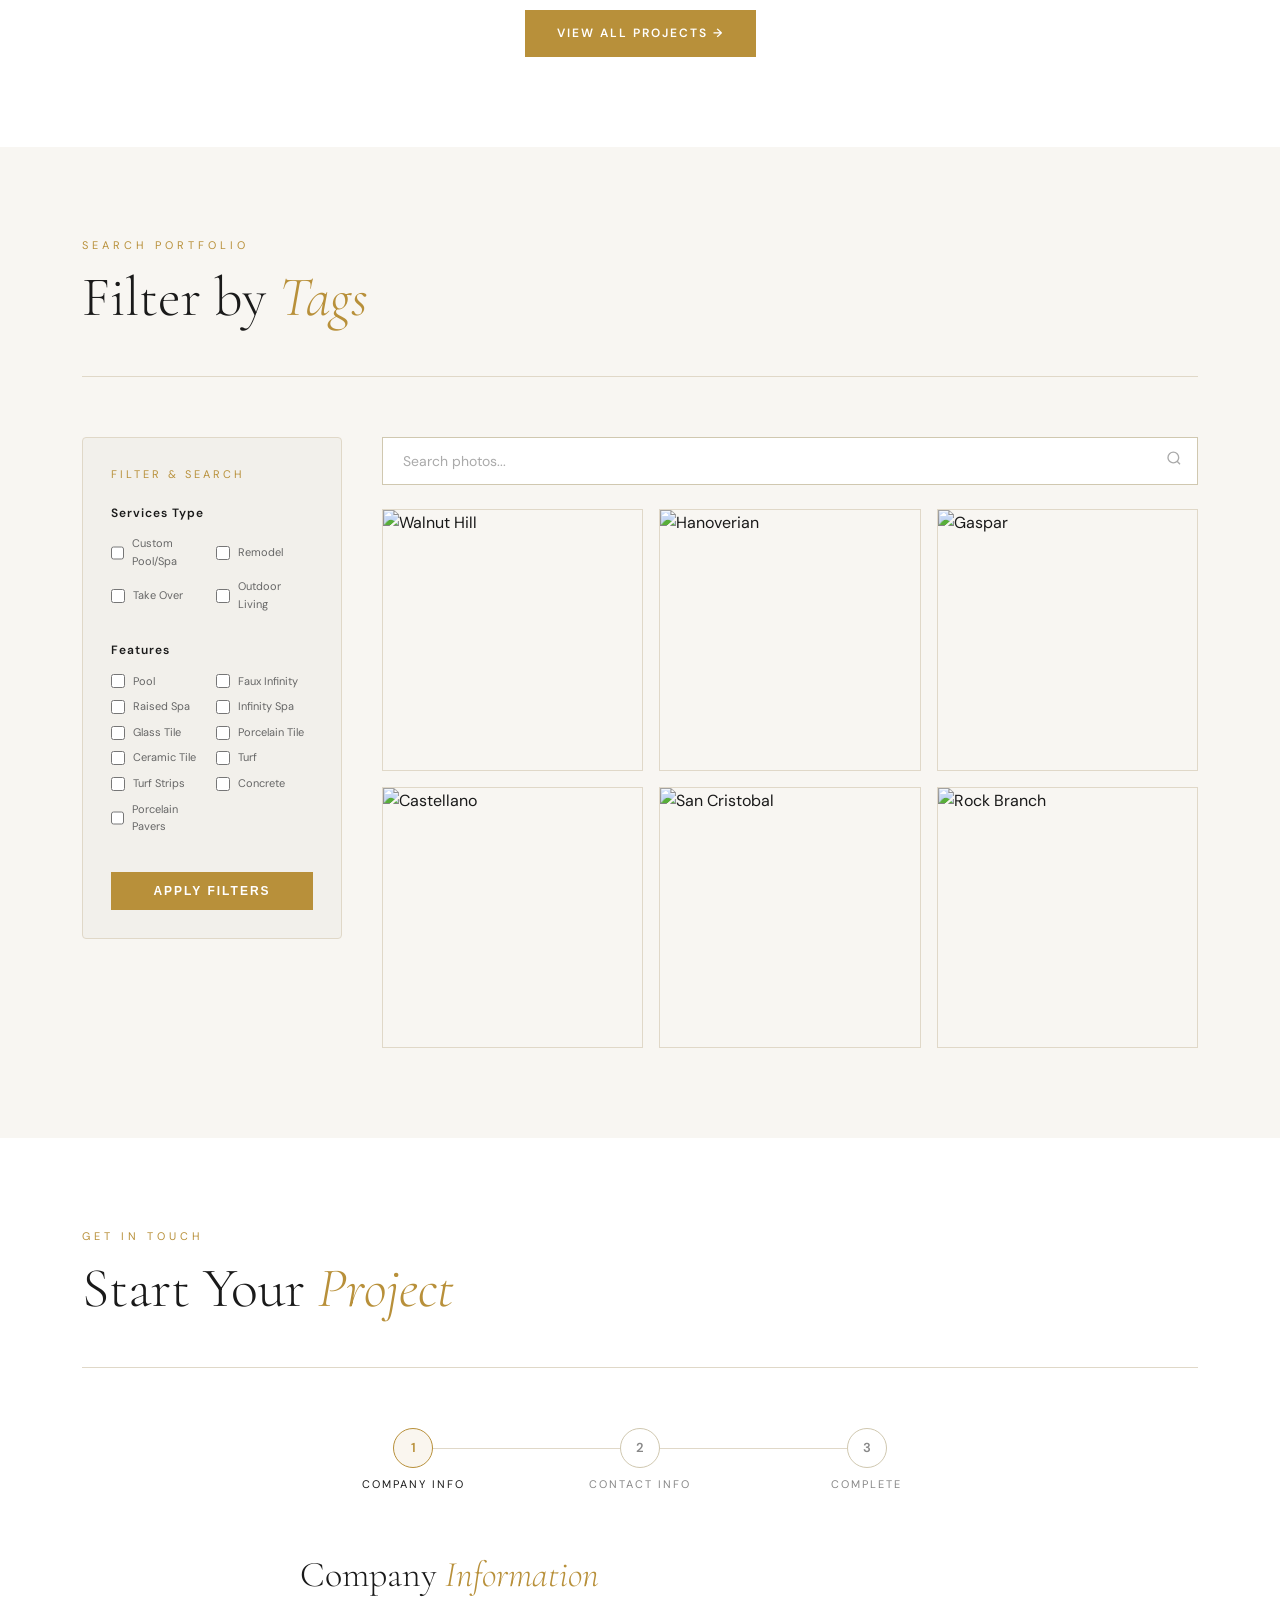
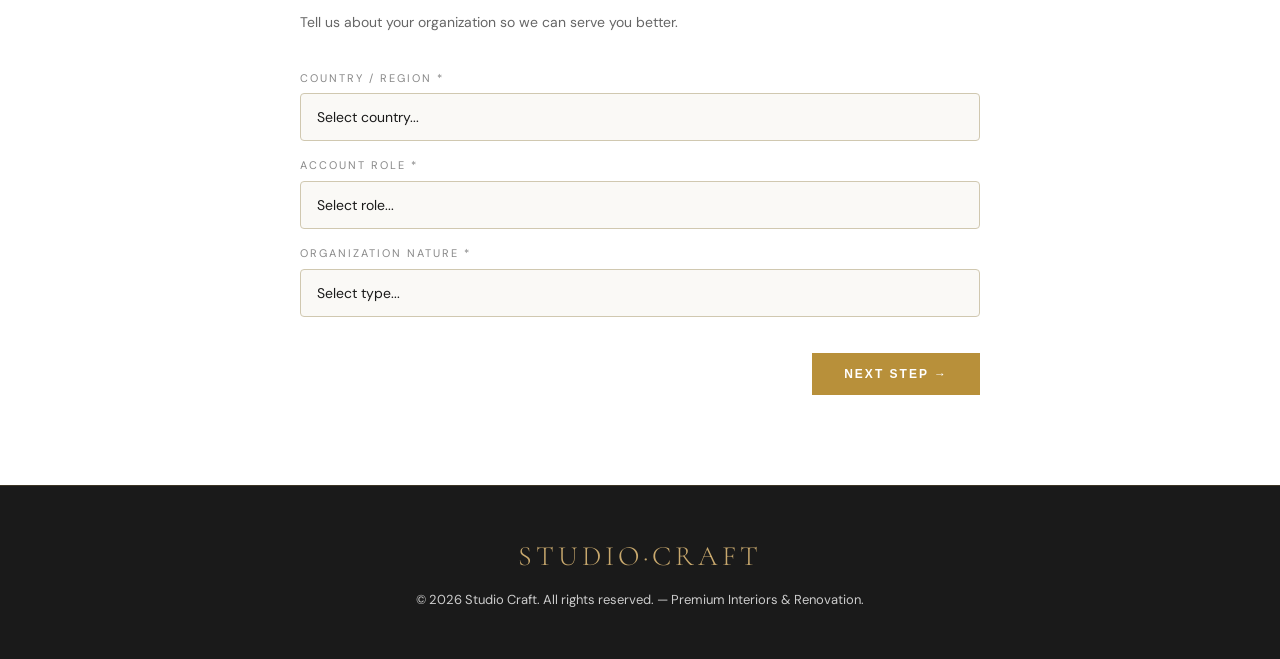
==== commit 465d59d4: "Update index.html" ====
--- a/index.html
+++ b/index.html
@@ -302,28 +302,38 @@
     <div class="ba-section-inner">
       <div class="ba-grid" id="baGrid">
         
-        <div class="ba-card active" data-index="0">
-          <span class="ba-label before">Before</span><span class="ba-label after">After</span>
-          <img class="ba-img" style="filter: blur(2px); -webkit-filter: blur(2px);" src="https://images.unsplash.com/photo-1616594039964-ae9021a400a0?q=80&w=880&auto=format&fit=crop&ixlib=rb-4.1.0&ixid=M3wxMjA3fDB8MHxwaG90by1wYWdlfHx8fGVufDB8fHx8fA%3D%3D" alt="Before"/>
-          <div class="ba-after-wrap"><img class="ba-img" src="https://images.unsplash.com/photo-1616594039964-ae9021a400a0?q=80&w=880&auto=format&fit=crop&ixlib=rb-4.1.0&ixid=M3wxMjA3fDB8MHxwaG90by1wYWdlfHx8fGVufDB8fHx8fA%3D%3D" alt="After"/></div>
-          <div class="ba-divider"><div class="ba-handle"><svg viewBox="0 0 24 24" fill="none" stroke="currentColor" stroke-width="2"><path d="M8 9l-5 3 5 3M16 9l5 3-5 3"/></svg></div></div>
-        </div>
+       <div class="ba-card active" data-index="0">
+  <span class="ba-label before">Before</span><span class="ba-label after">After</span>
+  <img class="ba-img" src="https://images.unsplash.com/photo-1616594039964-ae9021a400a0?q=80&w=880&auto=format&fit=crop&ixlib=rb-4.1.0&ixid=M3wxMjA3fDB8MHxwaG90by1wYWdlfHx8fGVufDB8fHx8fA%3D%3D" alt="After HD"/>
+  
+  <div class="ba-after-wrap">
+    <img class="ba-img" style="filter: blur(4px); -webkit-filter: blur(4px);" src="https://images.unsplash.com/photo-1616594039964-ae9021a400a0?q=80&w=880&auto=format&fit=crop&ixlib=rb-4.1.0&ixid=M3wxMjA3fDB8MHxwaG90by1wYWdlfHx8fGVufDB8fHx8fA%3D%3D" alt="Before Blur"/>
+  </div>
+  
+  <div class="ba-divider"><div class="ba-handle"><svg viewBox="0 0 24 24" fill="none" stroke="currentColor" stroke-width="2"><path d="M8 9l-5 3 5 3M16 9l5 3-5 3"/></svg></div></div>
+</div>
         
-        <div class="ba-card" data-index="1">
-          <span class="ba-label before">Before</span><span class="ba-label after">After</span>
-          <img class="ba-img" style="filter: blur(2px); -webkit-filter: blur(2px);" src="https://plus.unsplash.com/premium_photo-1674929041956-f9fbbbdcc227?q=80&w=1207&auto=format&fit=crop&ixlib=rb-4.1.0&ixid=M3wxMjA3fDB8MHxwaG90by1wYWdlfHx8fGVufDB8fHx8fA%3D%3D" alt="Before"/>
-          <div class="ba-after-wrap"><img class="ba-img" src="https://plus.unsplash.com/premium_photo-1674929041956-f9fbbbdcc227?q=80&w=1207&auto=format&fit=crop&ixlib=rb-4.1.0&ixid=M3wxMjA3fDB8MHxwaG90by1wYWdlfHx8fGVufDB8fHx8fA%3D%3D" alt="After"/></div>
-          <div class="ba-divider"><div class="ba-handle"><svg viewBox="0 0 24 24" fill="none" stroke="currentColor" stroke-width="2"><path d="M8 9l-5 3 5 3M16 9l5 3-5 3"/></svg></div></div>
-        </div>
+<div class="ba-card" data-index="1">
+  <span class="ba-label before">Before</span><span class="ba-label after">After</span>
+  <img class="ba-img" src="https://plus.unsplash.com/premium_photo-1674929041956-f9fbbbdcc227?q=80&w=1207&auto=format&fit=crop&ixlib=rb-4.1.0&ixid=M3wxMjA3fDB8MHxwaG90by1wYWdlfHx8fGVufDB8fHx8fA%3D%3D" alt="After HD"/>
+  
+  <div class="ba-after-wrap">
+    <img class="ba-img" style="filter: blur(4px); -webkit-filter: blur(4px);" src="https://plus.unsplash.com/premium_photo-1674929041956-f9fbbbdcc227?q=80&w=1207&auto=format&fit=crop&ixlib=rb-4.1.0&ixid=M3wxMjA3fDB8MHxwaG90by1wYWdlfHx8fGVufDB8fHx8fA%3D%3D" alt="Before Blur"/>
+  </div>
+  
+  <div class="ba-divider"><div class="ba-handle"><svg viewBox="0 0 24 24" fill="none" stroke="currentColor" stroke-width="2"><path d="M8 9l-5 3 5 3M16 9l5 3-5 3"/></svg></div></div>
+</div>
         
-        <div class="ba-card" data-index="2">
-          <span class="ba-label before">Before</span><span class="ba-label after">After</span>
-          <img class="ba-img" style="filter: blur(2px); -webkit-filter: blur(2px);" src="https://images.unsplash.com/photo-1769318266417-ab792d3da13c?q=80&w=2060&auto=format&fit=crop&ixlib=rb-4.1.0&ixid=M3wxMjA3fDB8MHxwaG90by1wYWdlfHx8fGVufDB8fHx8fA%3D%3D" alt="Before"/>
-          <div class="ba-after-wrap">
-            <img class="ba-img after-hd" src="https://images.unsplash.com/photo-1769318266417-ab792d3da13c?q=80&w=2060&auto=format&fit=crop&ixlib=rb-4.1.0&ixid=M3wxMjA3fDB8MHxwaG90by1wYWdlfHx8fGVufDB8fHx8fA%3D%3D" alt="After"/>
-          </div>
-          <div class="ba-divider"><div class="ba-handle"><svg viewBox="0 0 24 24" fill="none" stroke="currentColor" stroke-width="2"><path d="M8 9l-5 3 5 3M16 9l5 3-5 3"/></svg></div></div>
-        </div>
+<div class="ba-card" data-index="2">
+  <span class="ba-label before">Before</span><span class="ba-label after">After</span>
+  <img class="ba-img" src="https://images.unsplash.com/photo-1505691938895-1758d7feb511?auto=format&fit=crop&w=700&h=400&q=80" alt="After HD"/>
+  
+  <div class="ba-after-wrap">
+     <img class="ba-img" style="filter: blur(4px); -webkit-filter: blur(4px);" src="https://images.unsplash.com/photo-1505691938895-1758d7feb511?auto=format&fit=crop&w=700&h=400&q=80" alt="Before Blur"/>
+  </div>
+  
+  <div class="ba-divider"><div class="ba-handle"><svg viewBox="0 0 24 24" fill="none" stroke="currentColor" stroke-width="2"><path d="M8 9l-5 3 5 3M16 9l5 3-5 3"/></svg></div></div>
+</div>
         
       </div>
       <button class="ba-mobile-nav prev" id="baPrev">‹</button>
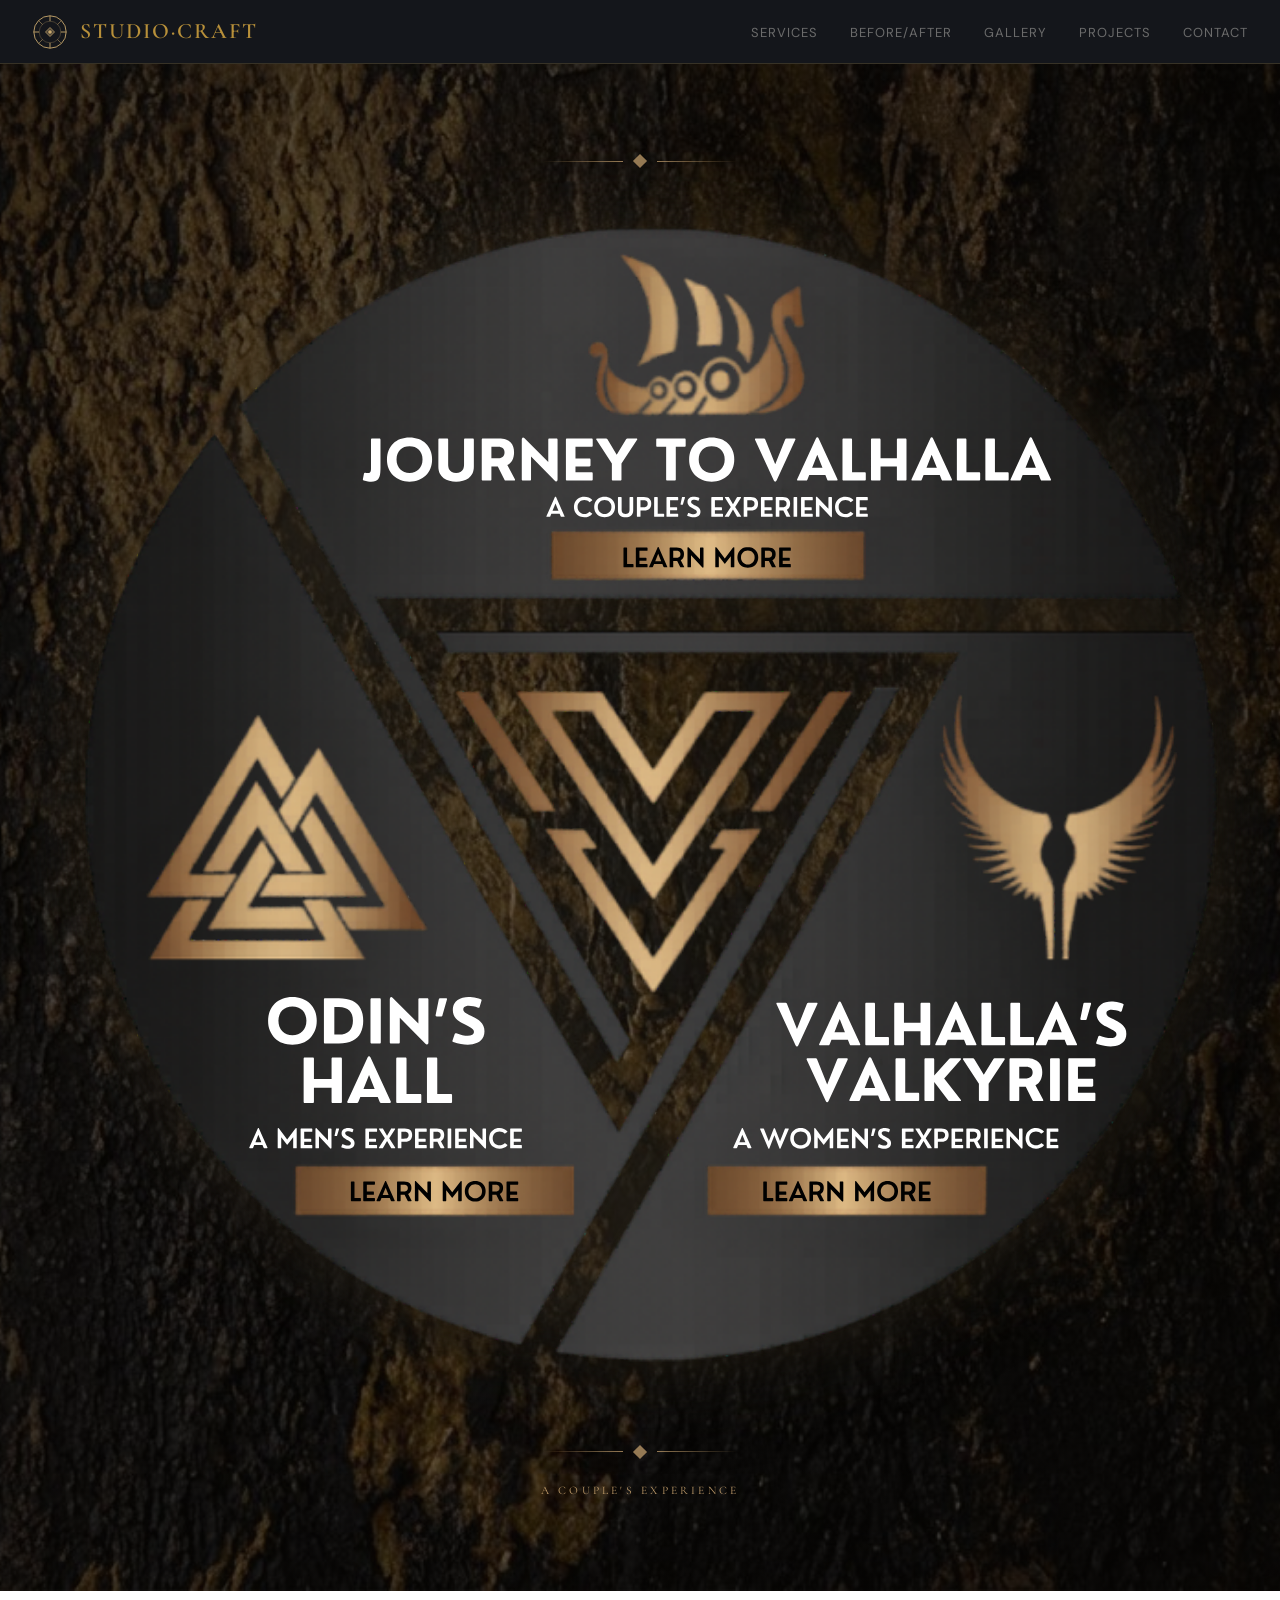
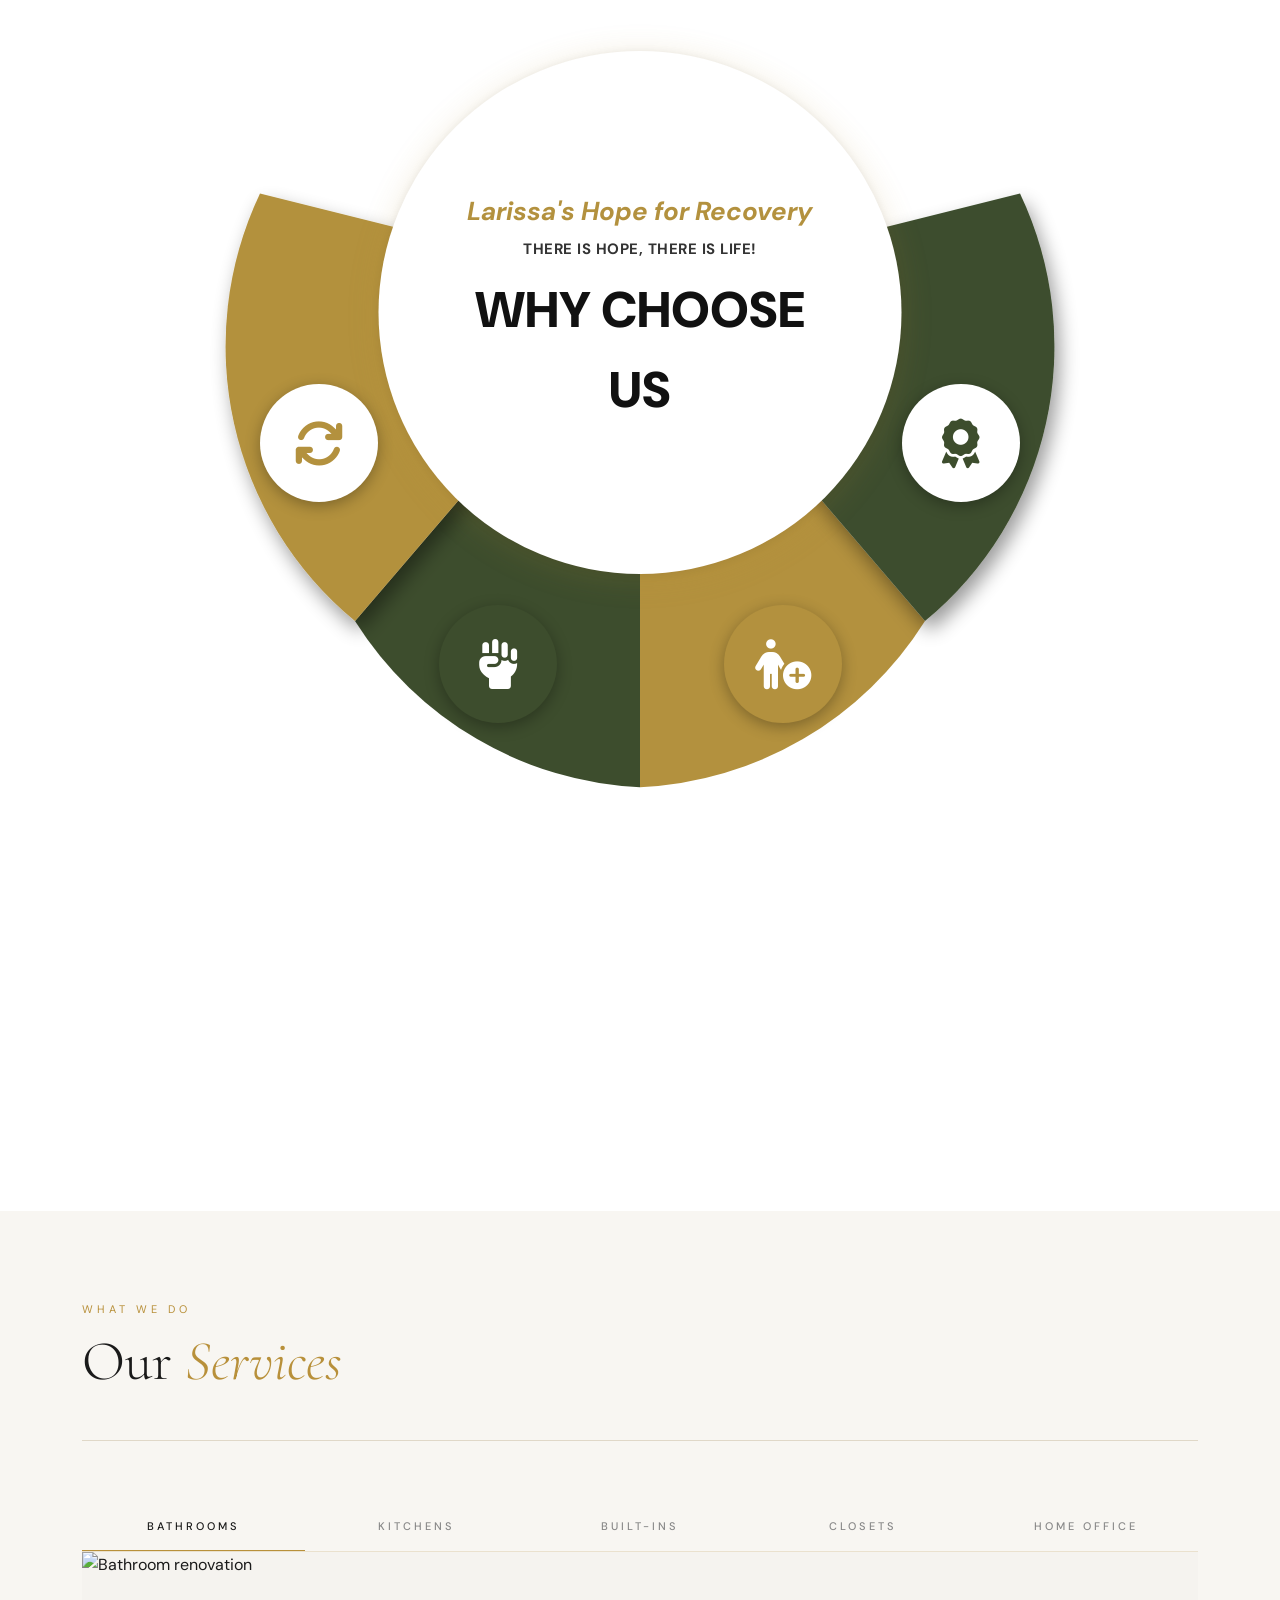
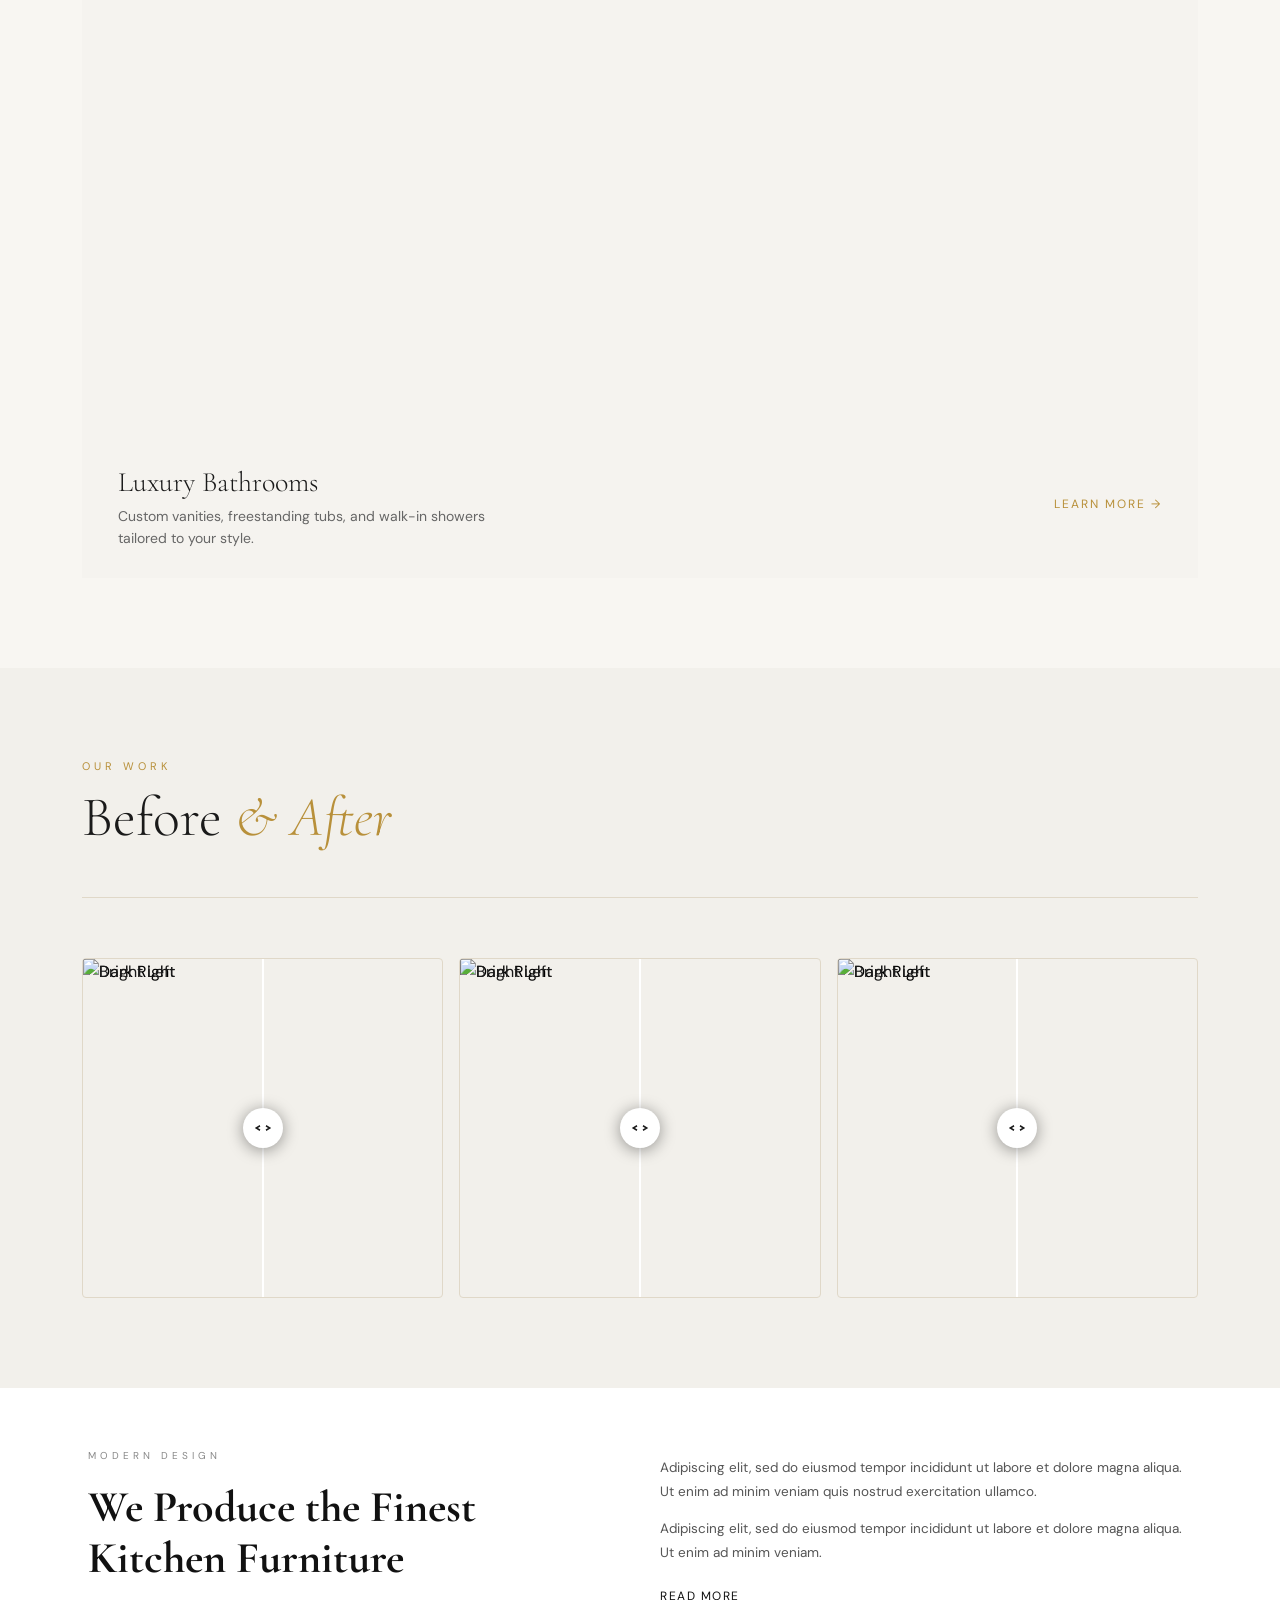
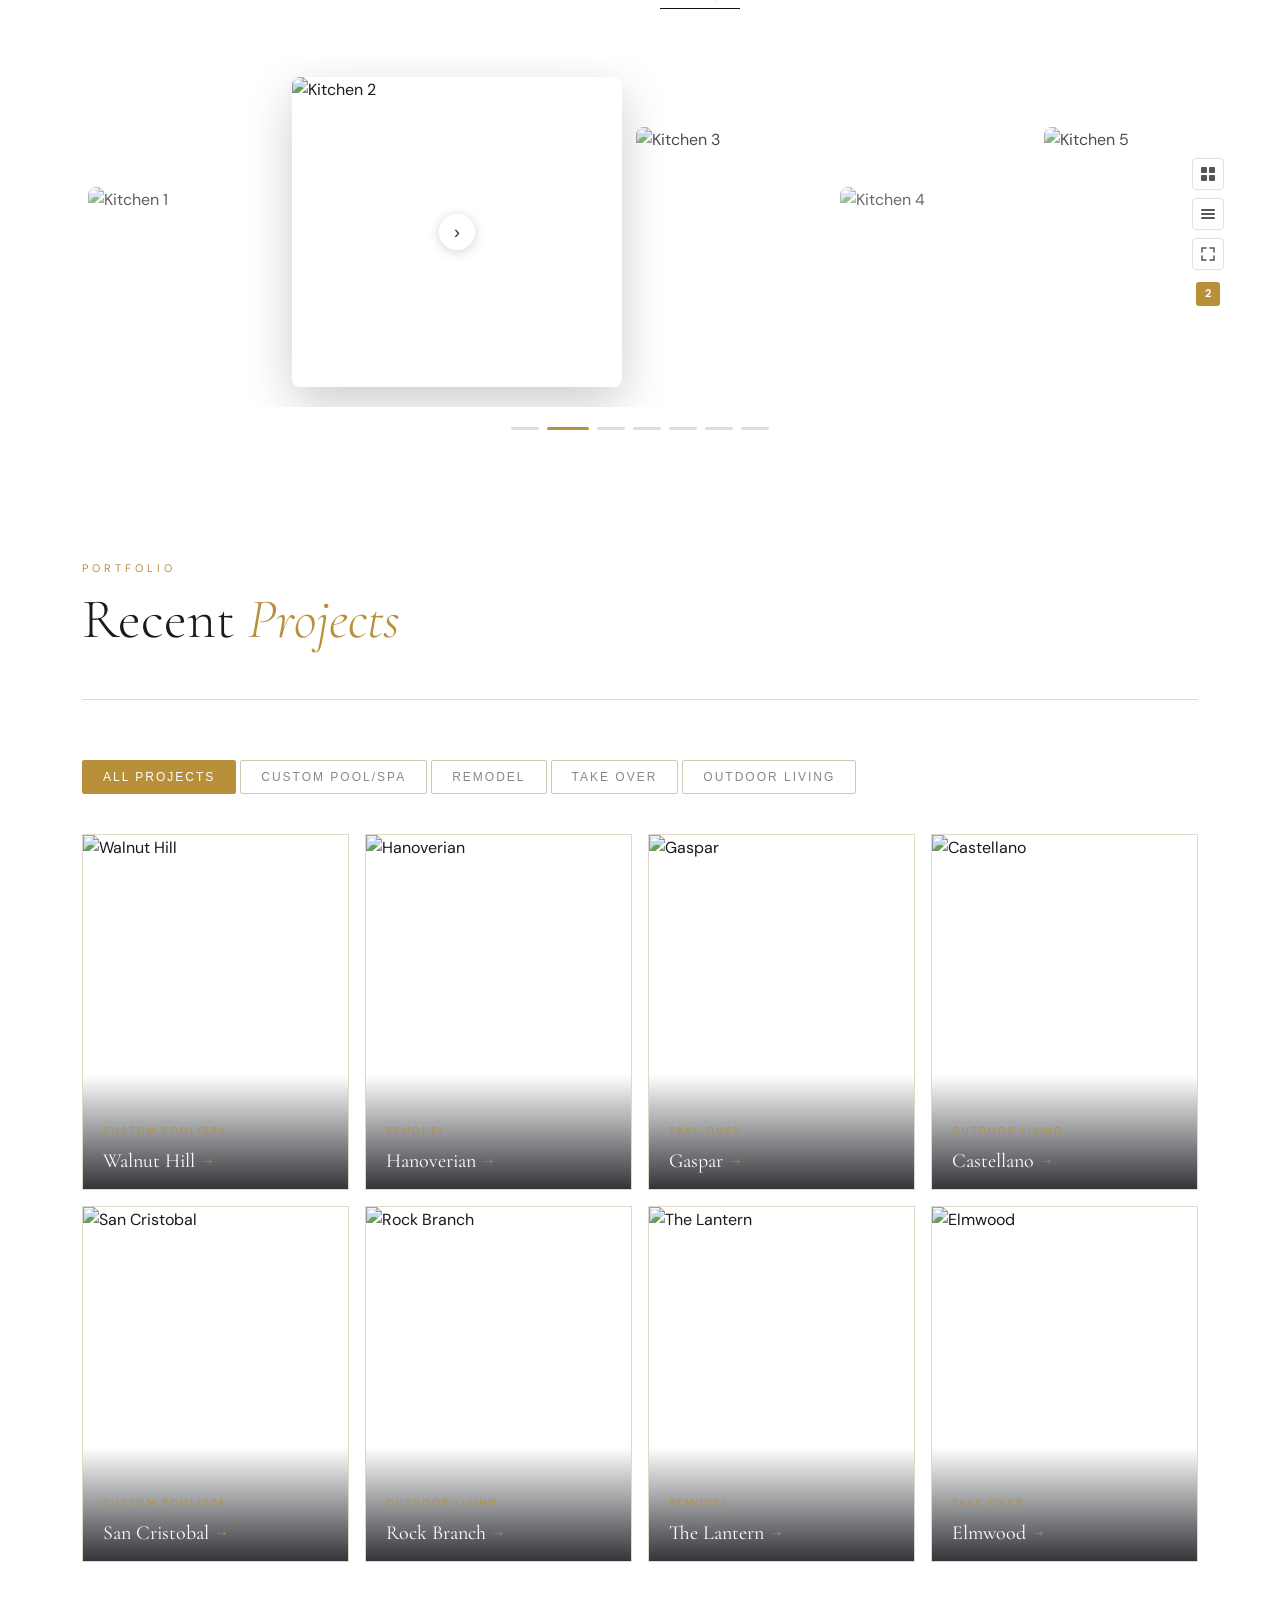
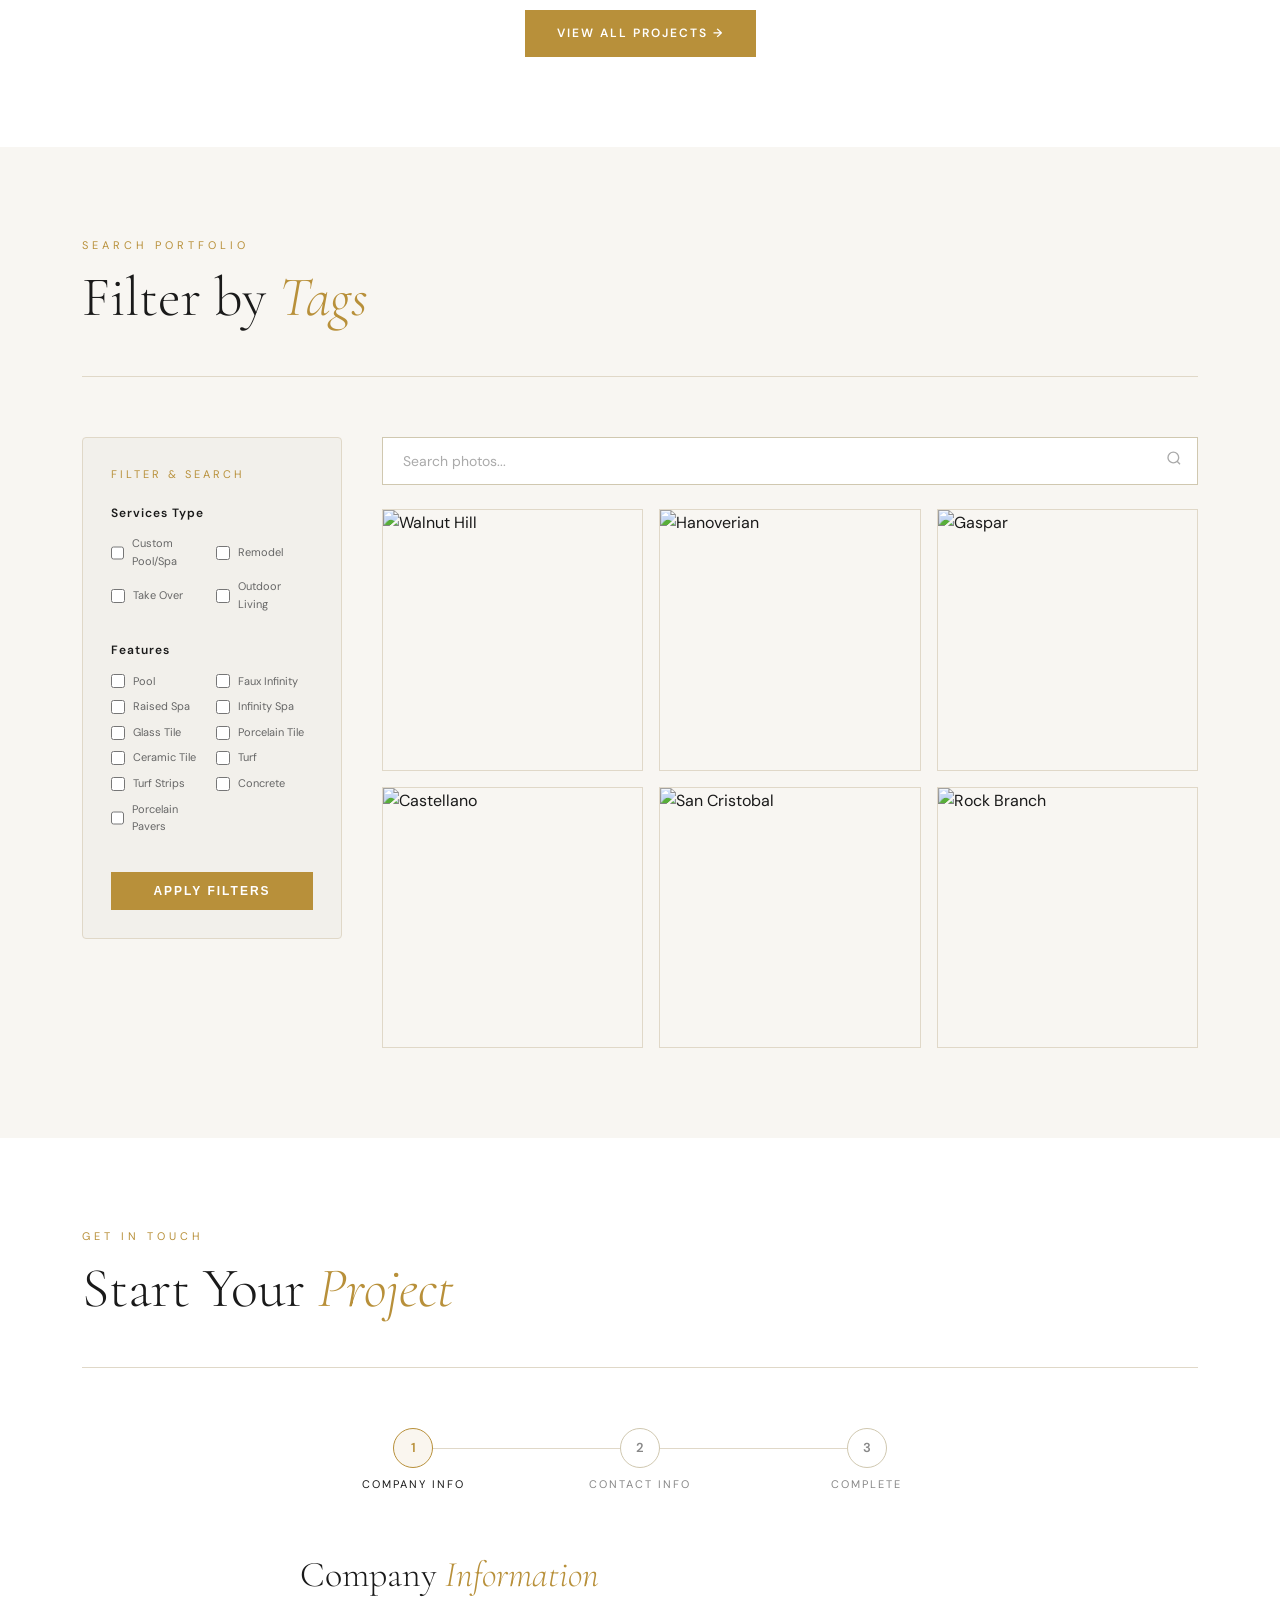
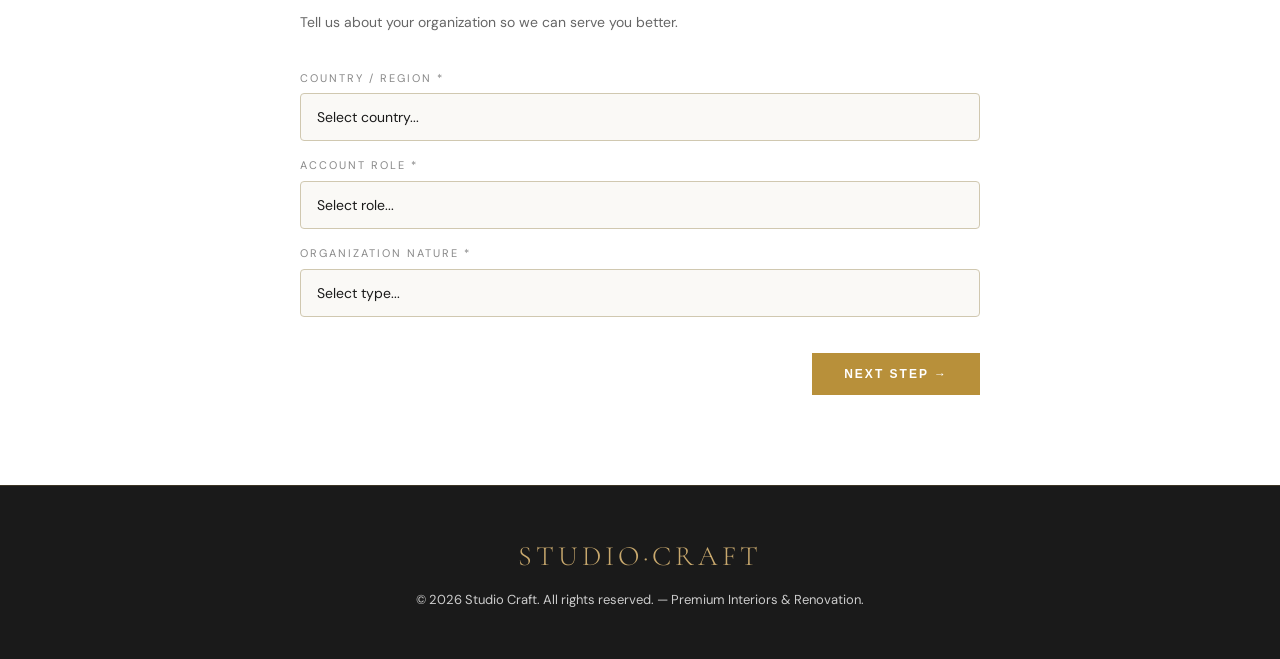
==== commit 0b96af87: "Update index.html" ====
--- a/index.html
+++ b/index.html
@@ -303,43 +303,36 @@
       <div class="ba-grid" id="baGrid">
         
        <div class="ba-card active" data-index="0">
-  <span class="ba-label before">Before</span><span class="ba-label after">After</span>
-  <img class="ba-img" src="https://images.unsplash.com/photo-1616594039964-ae9021a400a0?q=80&w=880&auto=format&fit=crop&ixlib=rb-4.1.0&ixid=M3wxMjA3fDB8MHxwaG90by1wYWdlfHx8fGVufDB8fHx8fA%3D%3D" alt="After HD"/>
+  <img class="ba-img" style="filter: brightness(0.3) contrast(1.2); -webkit-filter: brightness(0.5) contrast(1.2);" src="https://images.unsplash.com/photo-1616594039964-ae9021a400a0?q=80&w=880&auto=format&fit=crop&ixlib=rb-4.1.0&ixid=M3wxMjA3fDB8MHxwaG90by1wYWdlfHx8fGVufDB8fHx8fA%3D%3D" alt="Dark Right"/>
   
   <div class="ba-after-wrap">
-    <img class="ba-img" style="filter: blur(4px); -webkit-filter: blur(4px);" src="https://images.unsplash.com/photo-1616594039964-ae9021a400a0?q=80&w=880&auto=format&fit=crop&ixlib=rb-4.1.0&ixid=M3wxMjA3fDB8MHxwaG90by1wYWdlfHx8fGVufDB8fHx8fA%3D%3D" alt="Before Blur"/>
+    <img class="ba-img" src="https://images.unsplash.com/photo-1616594039964-ae9021a400a0?q=80&w=880&auto=format&fit=crop&ixlib=rb-4.1.0&ixid=M3wxMjA3fDB8MHxwaG90by1wYWdlfHx8fGVufDB8fHx8fA%3D%3D" alt="Bright Left"/>
   </div>
   
   <div class="ba-divider"><div class="ba-handle"><svg viewBox="0 0 24 24" fill="none" stroke="currentColor" stroke-width="2"><path d="M8 9l-5 3 5 3M16 9l5 3-5 3"/></svg></div></div>
 </div>
         
 <div class="ba-card" data-index="1">
-  <span class="ba-label before">Before</span><span class="ba-label after">After</span>
-  <img class="ba-img" src="https://plus.unsplash.com/premium_photo-1674929041956-f9fbbbdcc227?q=80&w=1207&auto=format&fit=crop&ixlib=rb-4.1.0&ixid=M3wxMjA3fDB8MHxwaG90by1wYWdlfHx8fGVufDB8fHx8fA%3D%3D" alt="After HD"/>
+  <img class="ba-img" style="filter: brightness(0.3) contrast(1.2); -webkit-filter: brightness(0.5) contrast(1.2);" src="https://plus.unsplash.com/premium_photo-1674929041956-f9fbbbdcc227?q=80&w=1207&auto=format&fit=crop&ixlib=rb-4.1.0&ixid=M3wxMjA3fDB8MHxwaG90by1wYWdlfHx8fGVufDB8fHx8fA%3D%3D" alt="Dark Right"/>
   
   <div class="ba-after-wrap">
-    <img class="ba-img" style="filter: blur(4px); -webkit-filter: blur(4px);" src="https://plus.unsplash.com/premium_photo-1674929041956-f9fbbbdcc227?q=80&w=1207&auto=format&fit=crop&ixlib=rb-4.1.0&ixid=M3wxMjA3fDB8MHxwaG90by1wYWdlfHx8fGVufDB8fHx8fA%3D%3D" alt="Before Blur"/>
+    <img class="ba-img" src="https://plus.unsplash.com/premium_photo-1674929041956-f9fbbbdcc227?q=80&w=1207&auto=format&fit=crop&ixlib=rb-4.1.0&ixid=M3wxMjA3fDB8MHxwaG90by1wYWdlfHx8fGVufDB8fHx8fA%3D%3D" alt="Bright Left"/>
   </div>
   
   <div class="ba-divider"><div class="ba-handle"><svg viewBox="0 0 24 24" fill="none" stroke="currentColor" stroke-width="2"><path d="M8 9l-5 3 5 3M16 9l5 3-5 3"/></svg></div></div>
 </div>
         
 <div class="ba-card" data-index="2">
-  <span class="ba-label before">Before</span><span class="ba-label after">After</span>
-  <img class="ba-img" src="https://images.unsplash.com/photo-1505691938895-1758d7feb511?auto=format&fit=crop&w=700&h=400&q=80" alt="After HD"/>
+  <img class="ba-img" style="filter: brightness(0.3) contrast(1.2); -webkit-filter: brightness(0.4) contrast(1.2);" src="https://images.unsplash.com/photo-1505691938895-1758d7feb511?auto=format&fit=crop&w=700&h=400&q=80" alt="Dark Right"/>
   
   <div class="ba-after-wrap">
-     <img class="ba-img" style="filter: blur(4px); -webkit-filter: blur(4px);" src="https://images.unsplash.com/photo-1505691938895-1758d7feb511?auto=format&fit=crop&w=700&h=400&q=80" alt="Before Blur"/>
+     <img class="ba-img" src="https://images.unsplash.com/photo-1505691938895-1758d7feb511?auto=format&fit=crop&w=700&h=400&q=80" alt="Bright Left"/>
   </div>
   
   <div class="ba-divider"><div class="ba-handle"><svg viewBox="0 0 24 24" fill="none" stroke="currentColor" stroke-width="2"><path d="M8 9l-5 3 5 3M16 9l5 3-5 3"/></svg></div></div>
 </div>
+        </div>
         
-      </div>
-      <button class="ba-mobile-nav prev" id="baPrev">‹</button>
-      <button class="ba-mobile-nav next" id="baNext">›</button>
-      <div class="ba-dots" id="baDots">
-        <div class="ba-dot active" data-dot="0"></div><div class="ba-dot" data-dot="1"></div><div class="ba-dot" data-dot="2"></div>
       </div>
     </div>
   </div>
